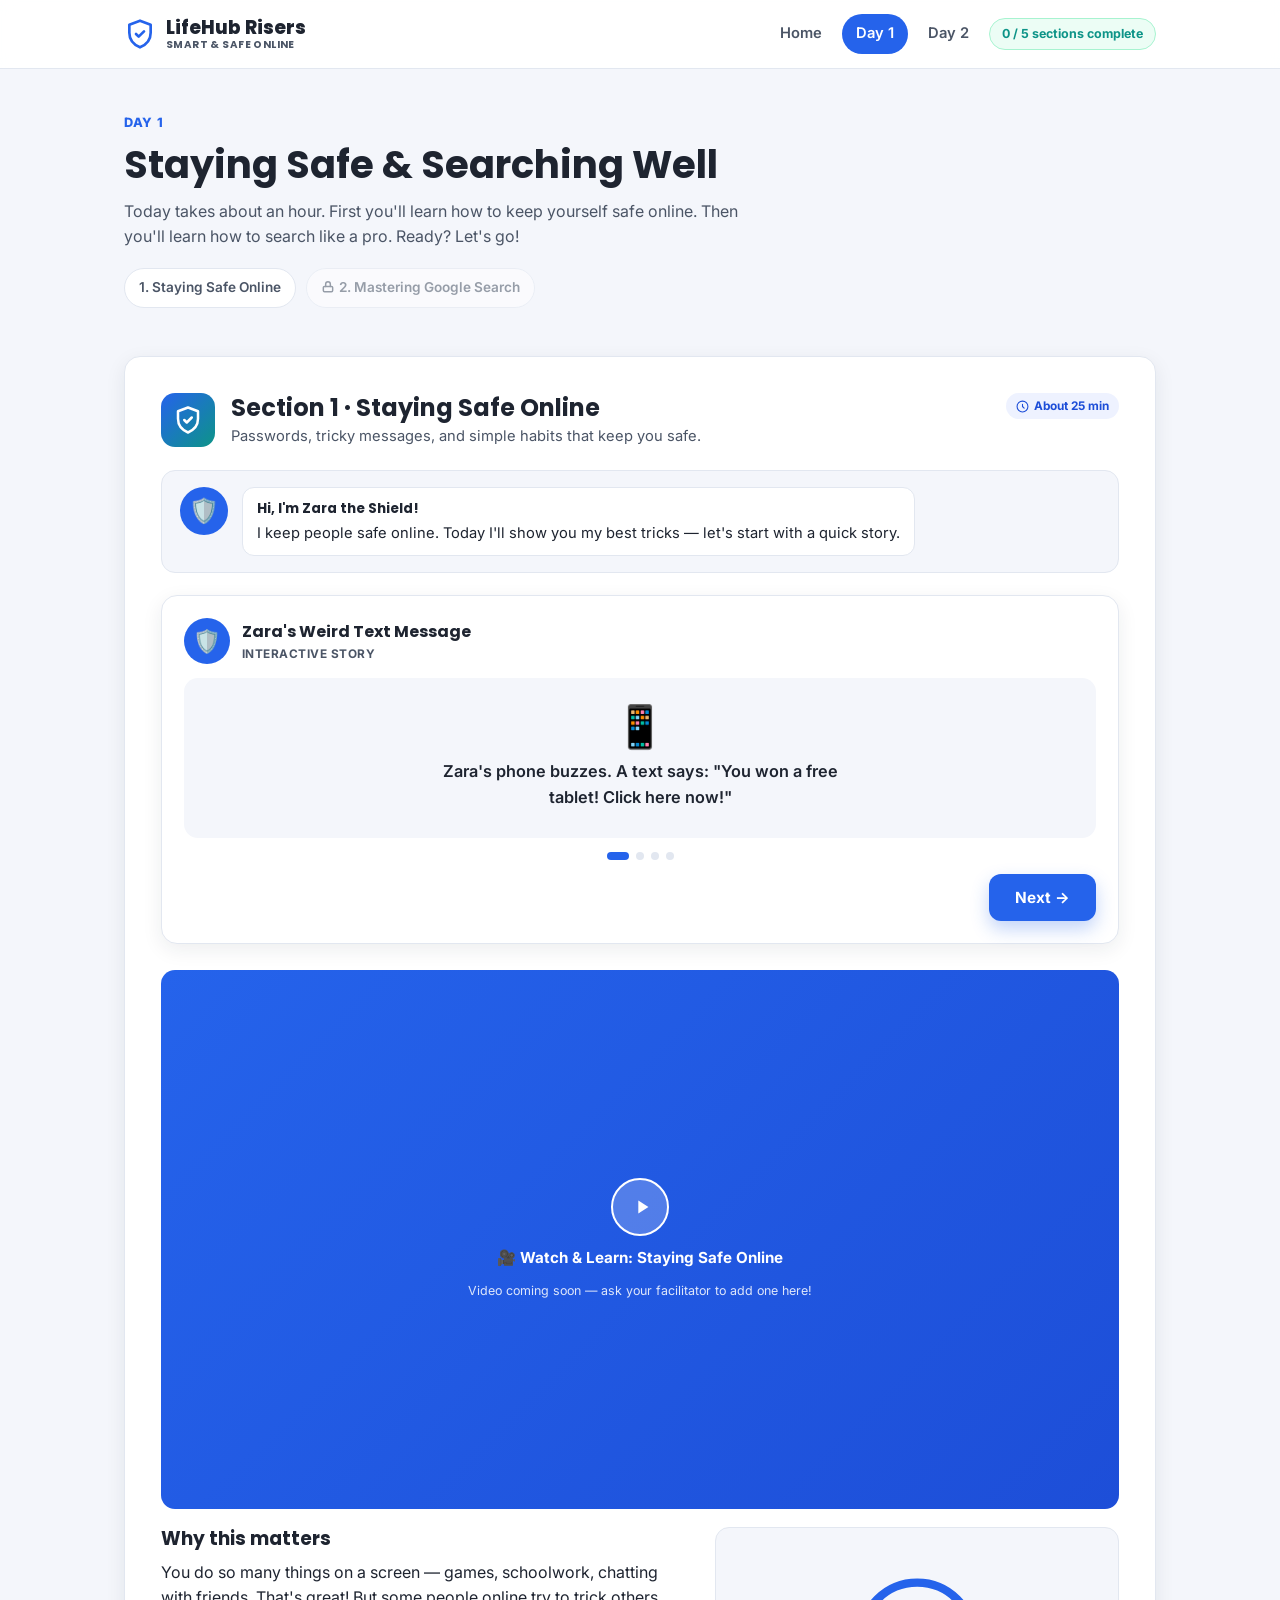
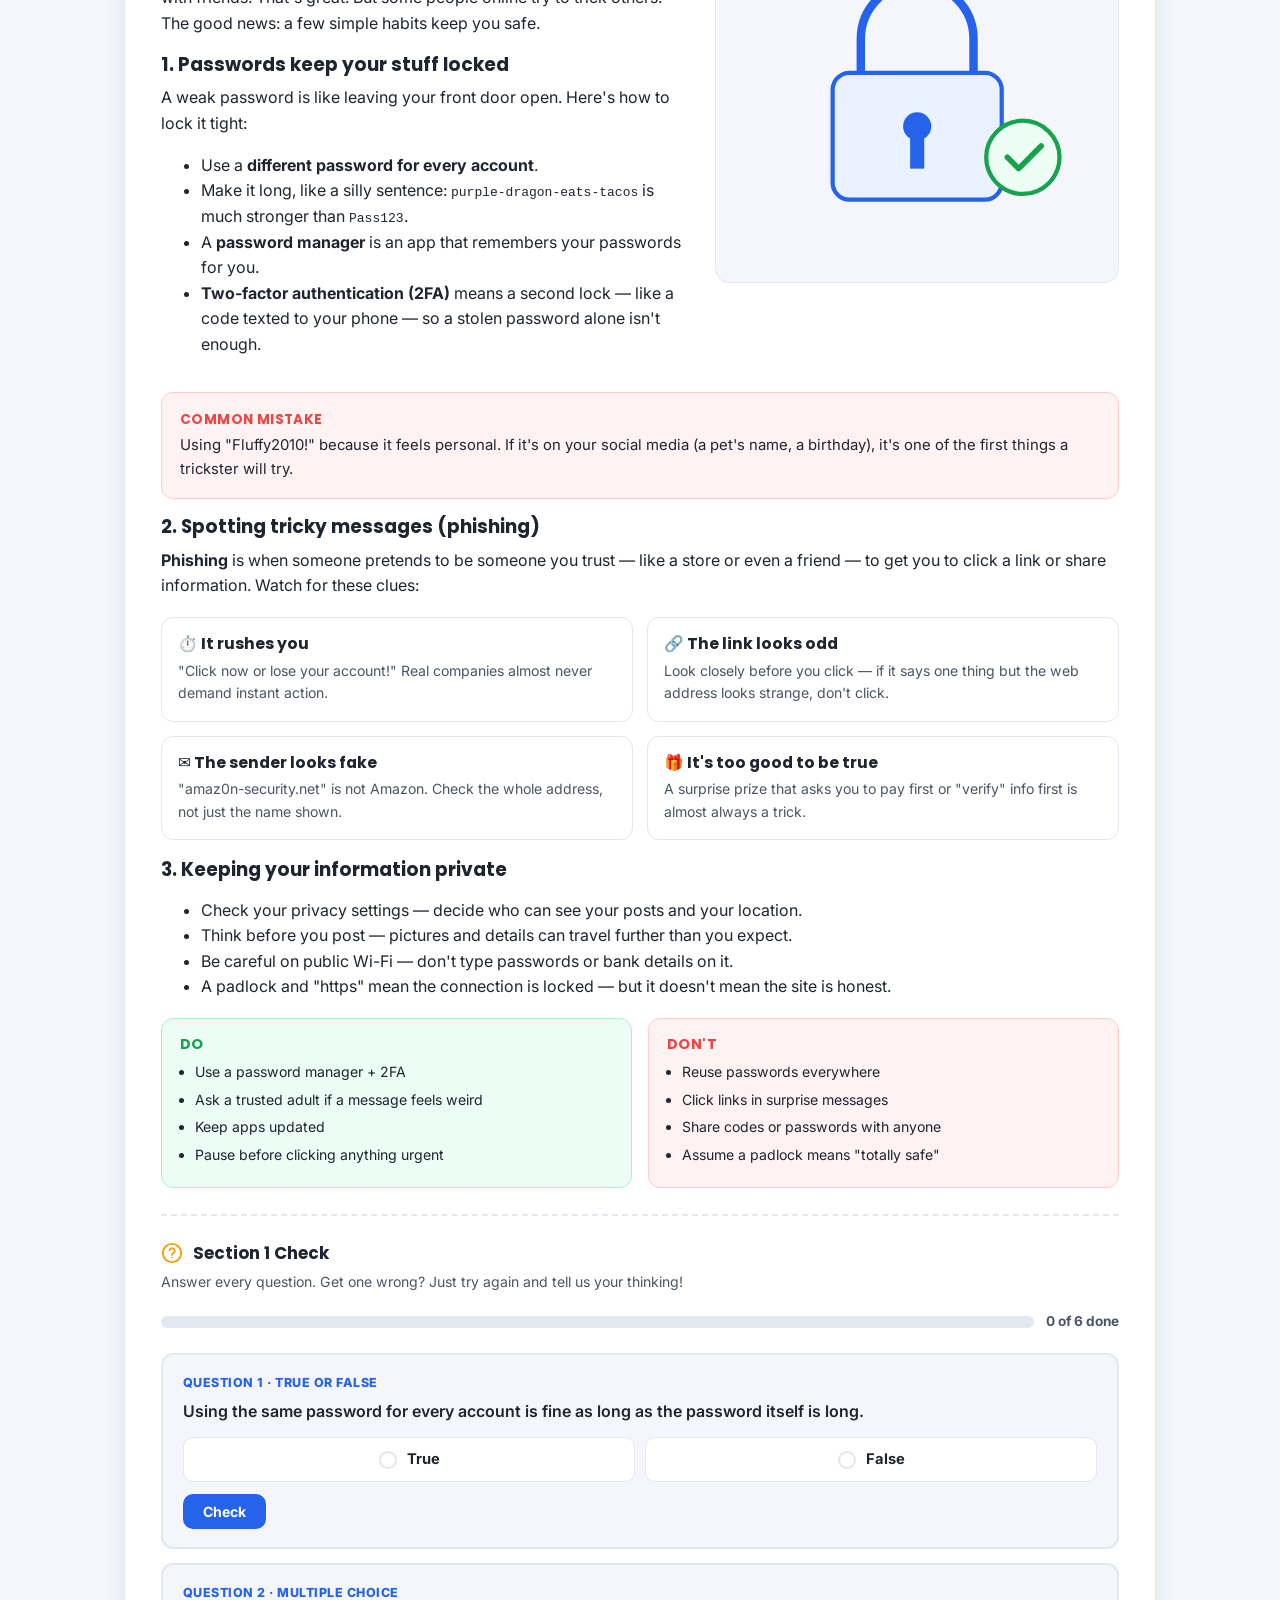
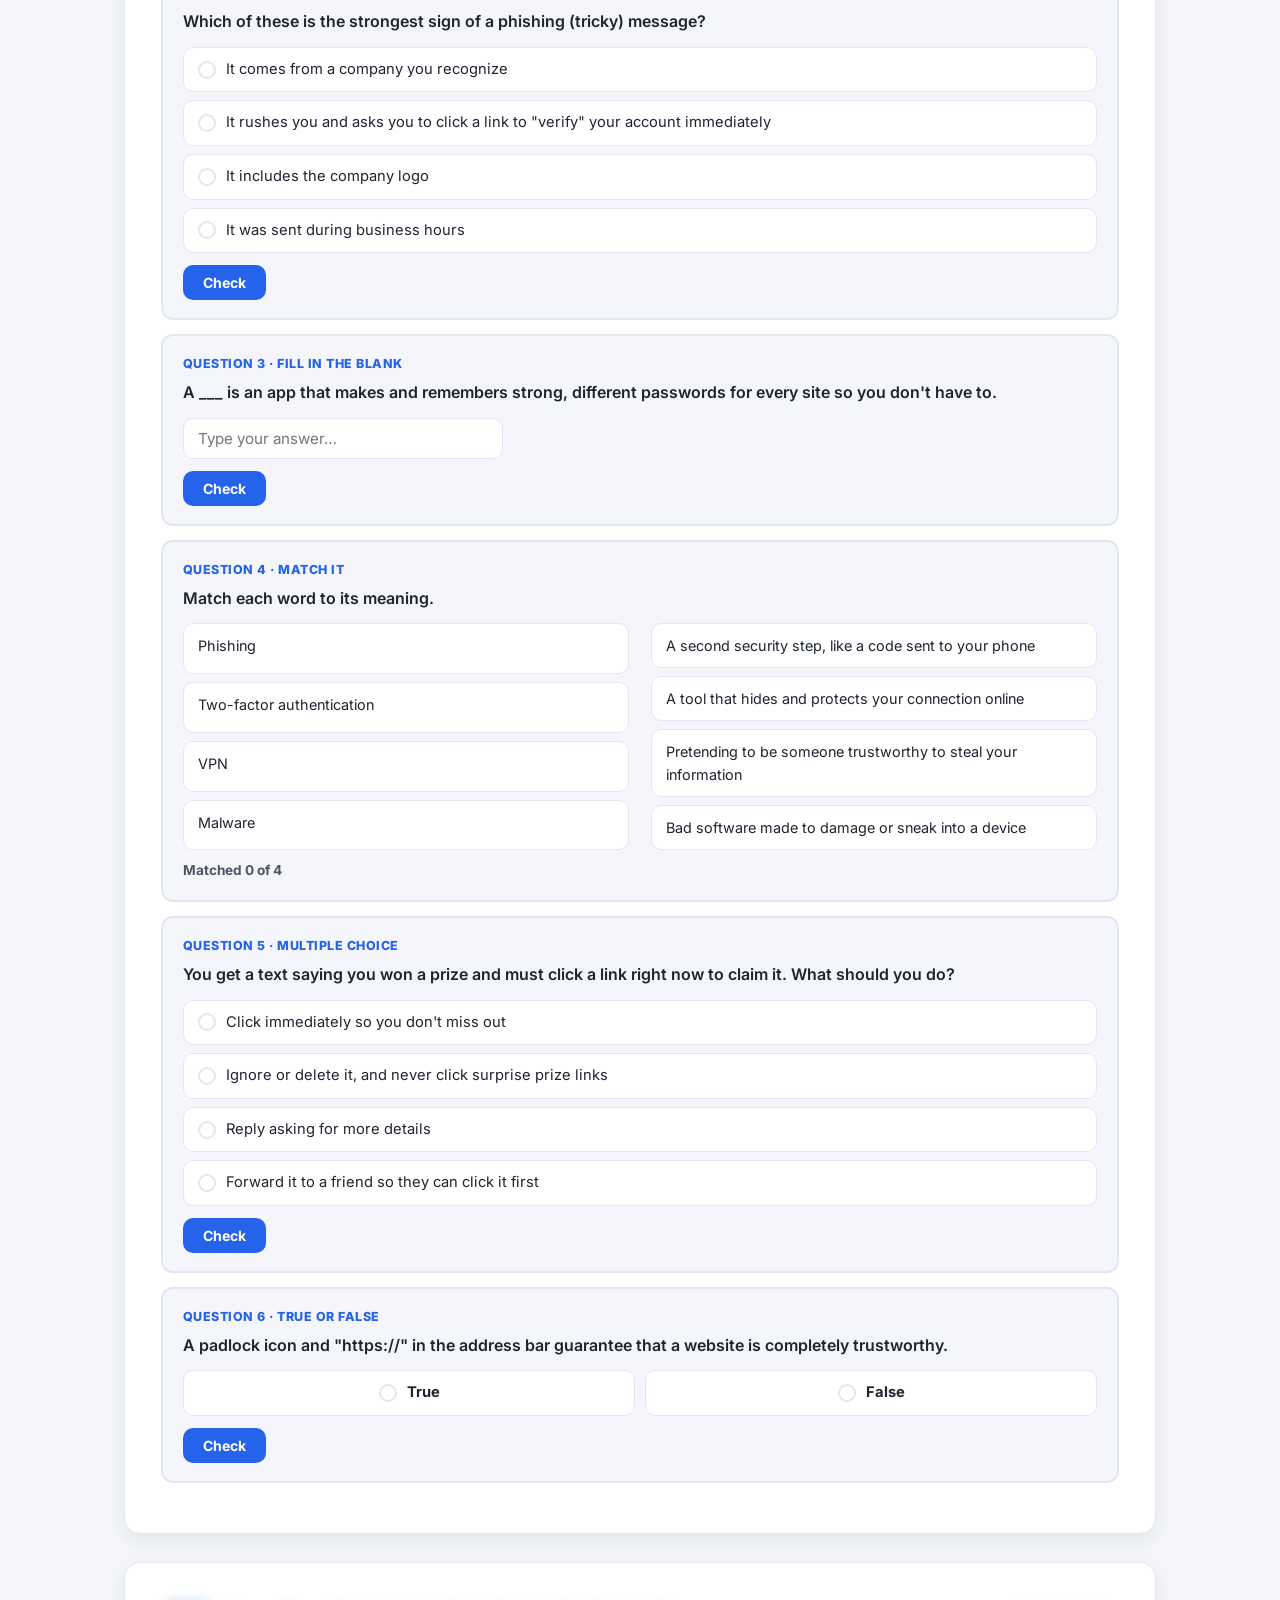
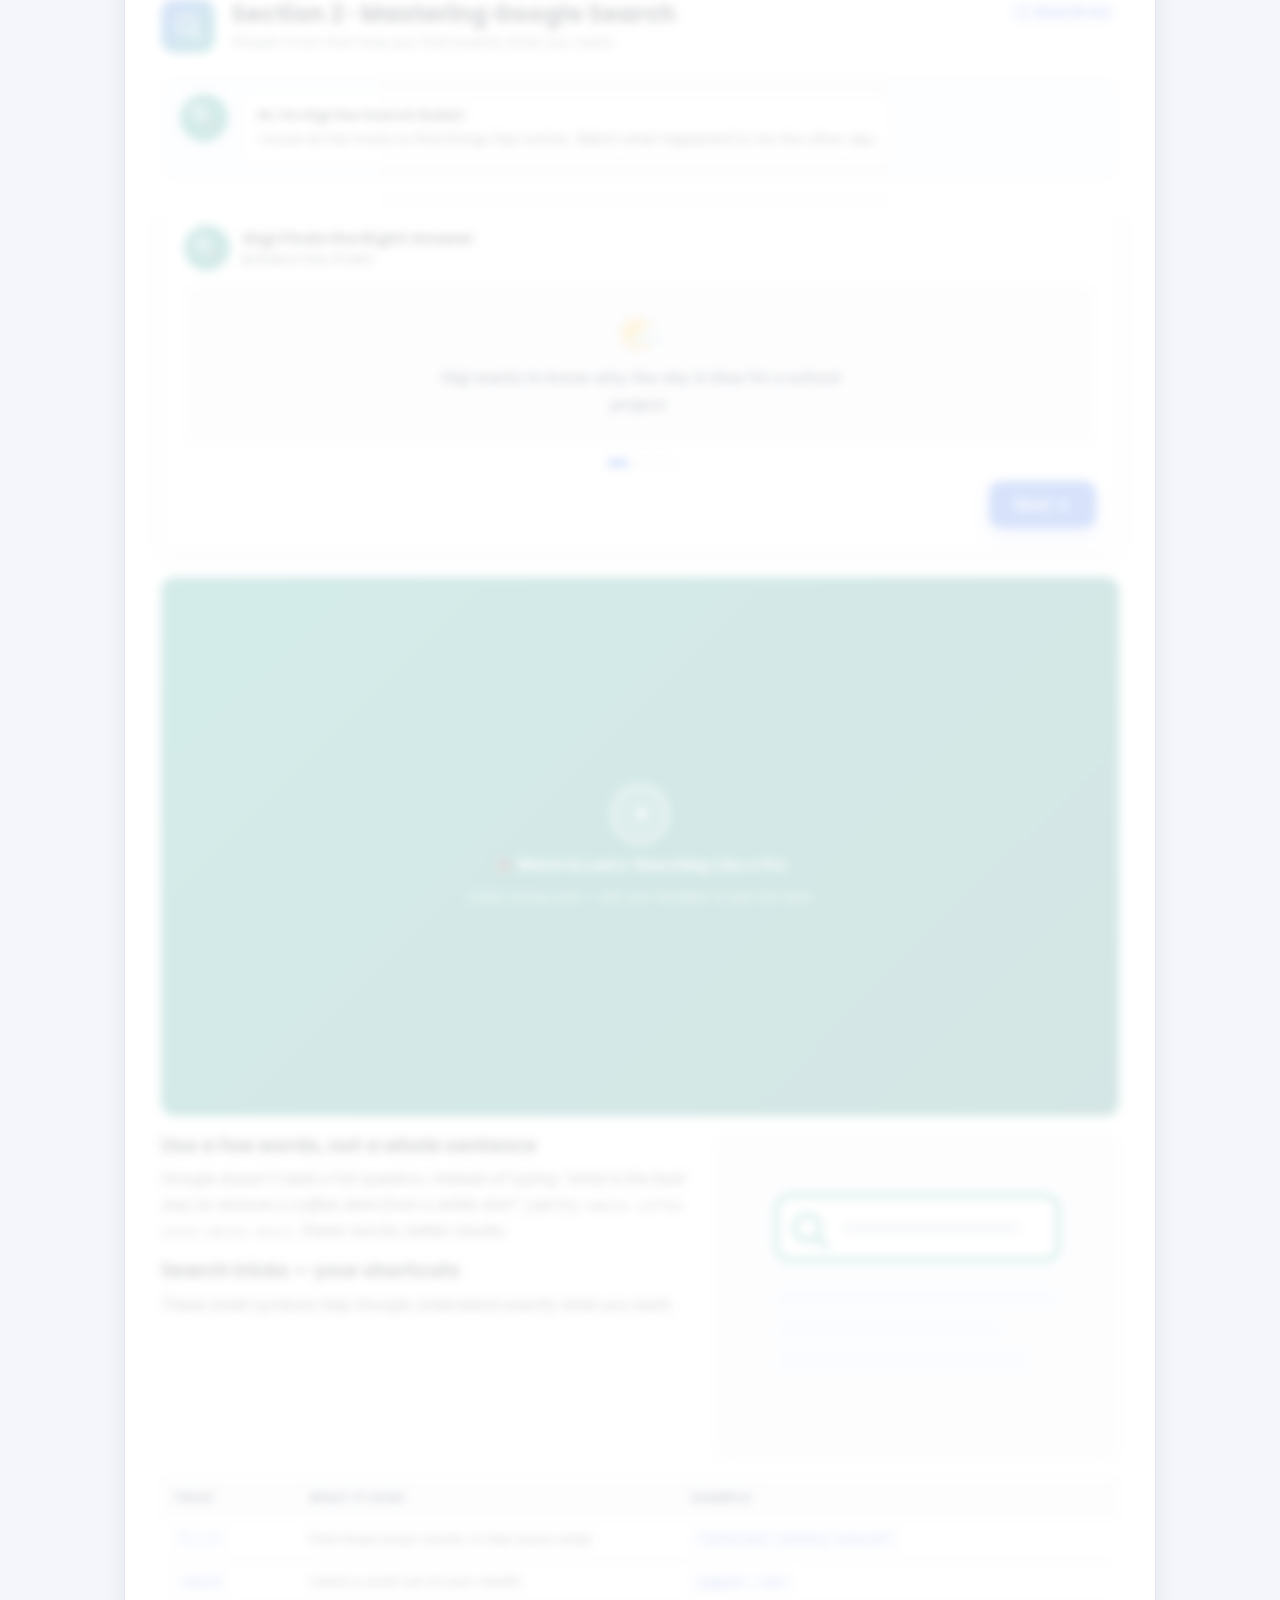
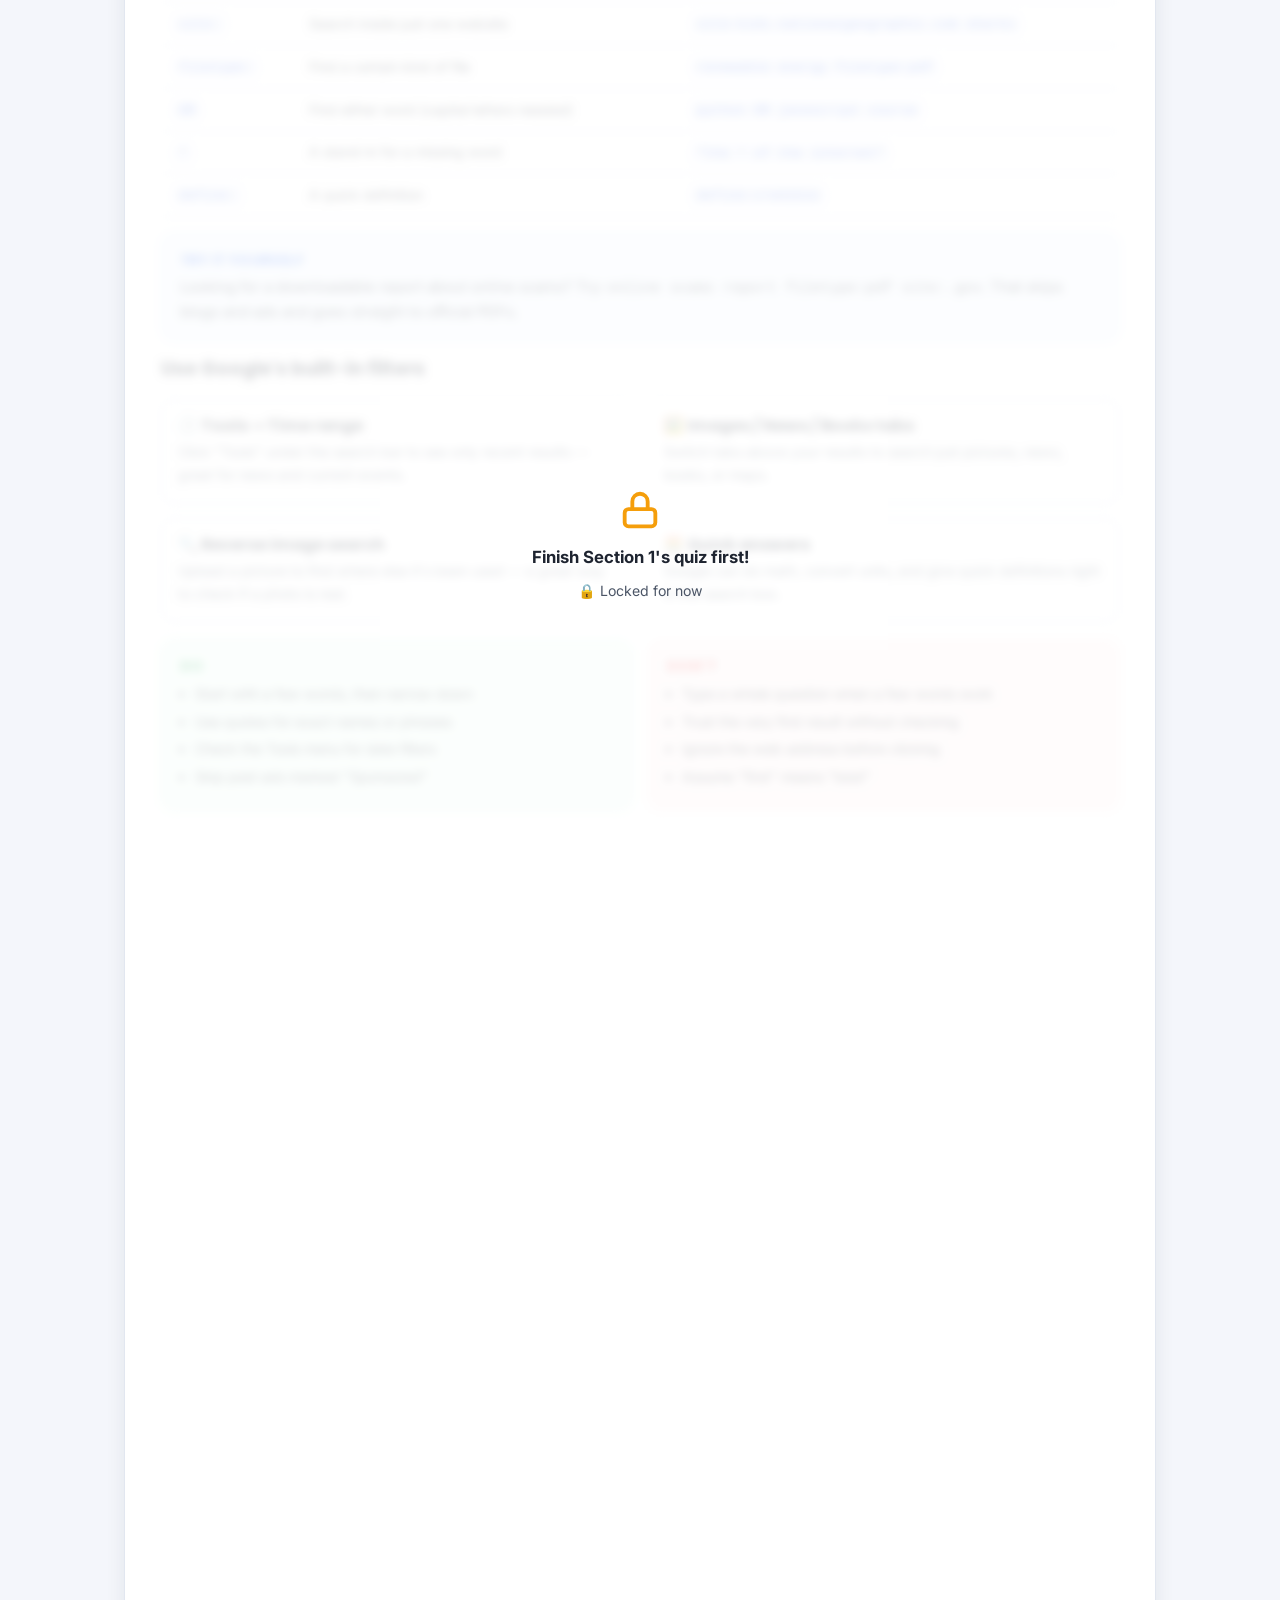
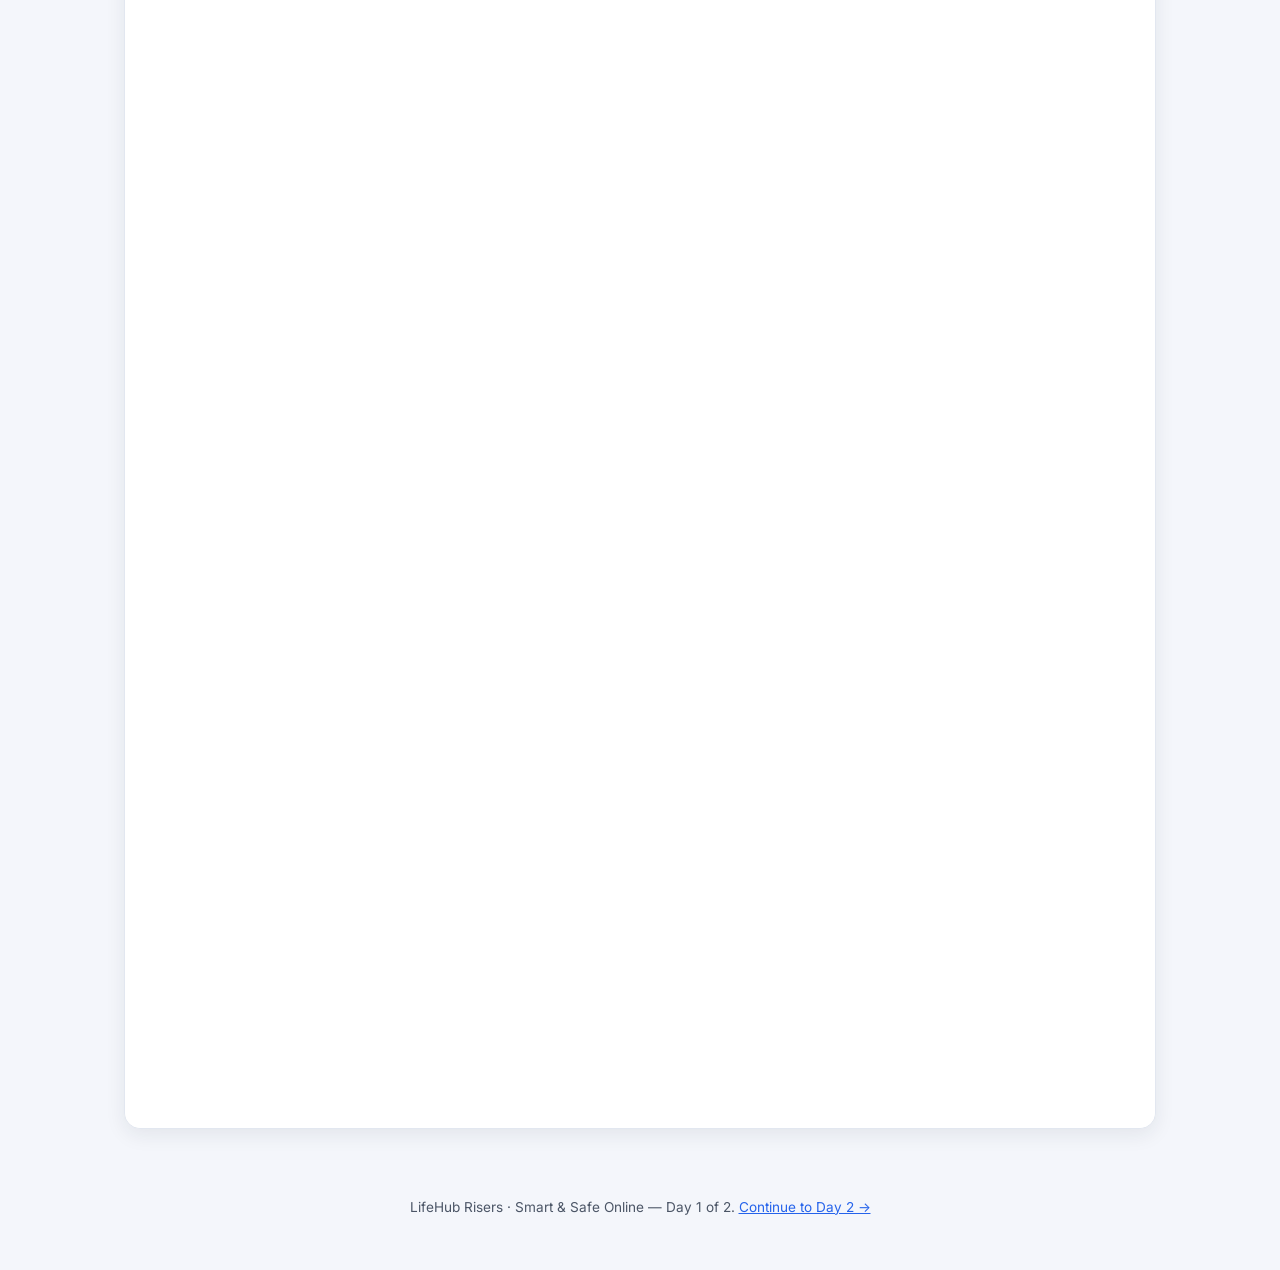
==== day1.html @ 3d69a8d1 "Rework quiz gating, swap in Britannica, add branding and story mode - Wrong answers no longer force " ====
<!DOCTYPE html>
<html lang="en">
<head>
<meta charset="UTF-8">
<meta name="viewport" content="width=device-width, initial-scale=1.0">
<title>LifeHub Risers | Smart &amp; Safe Online — Day 1</title>
<link rel="stylesheet" href="css/styles.css">
</head>
<body>

<header class="site-header">
  <div class="container">
    <a href="index.html" class="brand">
      <svg viewBox="0 0 24 24" fill="none" stroke="#2563eb" stroke-width="2" stroke-linecap="round" stroke-linejoin="round"><path d="M12 2 4 5v6c0 5 3.4 9 8 11 4.6-2 8-6 8-11V5l-8-3Z"/><path d="m9 12 2 2 4-4"/></svg>
      <span class="brand-text">LifeHub Risers<small>Smart &amp; Safe Online</small></span>
    </a>
    <nav class="main-nav">
      <a href="index.html">Home</a>
      <a href="day1.html" class="active">Day 1</a>
      <a href="day2.html">Day 2</a>
      <span class="progress-pill" data-progress-pill>0 / 5 sections complete</span>
    </nav>
  </div>
</header>

<main class="container">
  <div class="day-hero">
    <span class="tag">Day 1</span>
    <h1>Staying Safe &amp; Searching Well</h1>
    <p style="color:var(--ink-soft); max-width:640px;">Today takes about an hour. First you'll learn how to keep yourself safe online. Then you'll learn how to search like a pro. Ready? Let's go!</p>
    <div class="toc">
      <a href="#s1" data-complete-key="isc-d1-s1">1. Staying Safe Online</a>
      <a href="#s2" data-complete-key="isc-d1-s2" data-requires="isc-d1-s1">2. Mastering Google Search</a>
    </div>
  </div>

  <!-- SECTION 1 -->
  <section class="section" id="s1">
    <div class="section-head">
      <div class="icon"><svg viewBox="0 0 24 24" fill="none" stroke="#fff" stroke-width="2" stroke-linecap="round" stroke-linejoin="round"><path d="M12 2 4 5v6c0 5 3.4 9 8 11 4.6-2 8-6 8-11V5l-8-3Z"/><path d="m9 12 2 2 4-4"/></svg></div>
      <div>
        <h2>Section 1 · Staying Safe Online</h2>
        <div class="sub">Passwords, tricky messages, and simple habits that keep you safe.</div>
      </div>
      <span class="time-badge"><svg viewBox="0 0 24 24" fill="none" stroke="currentColor" stroke-width="2" stroke-linecap="round" stroke-linejoin="round"><circle cx="12" cy="12" r="10"/><path d="M12 8v4l3 3"/></svg> About 25 min</span>
    </div>

    <div class="mascot-intro">
      <div class="mascot-avatar" style="background:var(--blue);">🛡️</div>
      <div class="mascot-bubble"><strong>Hi, I'm Zara the Shield!</strong> I keep people safe online. Today I'll show you my best tricks — let's start with a quick story.</div>
    </div>

    <div id="story-s1"></div>

    <div class="video-slot" style="background:linear-gradient(135deg, var(--blue), var(--blue-dark));">
      <div class="play-btn"><svg viewBox="0 0 24 24"><path d="M8 5v14l11-7z"/></svg></div>
      <div class="video-caption">🎥 Watch &amp; Learn: Staying Safe Online</div>
      <div class="video-note">Video coming soon — ask your facilitator to add one here!</div>
    </div>
    <!-- Facilitators: swap the .video-slot div above for a real <video> tag or a YouTube <iframe> embed. -->

    <div class="content-grid">
      <div>
        <h3>Why this matters</h3>
        <p>You do so many things on a screen — games, schoolwork, chatting with friends. That's great! But some people online try to trick others. The good news: a few simple habits keep you safe.</p>

        <h3>1. Passwords keep your stuff locked</h3>
        <p>A weak password is like leaving your front door open. Here's how to lock it tight:</p>
        <ul>
          <li>Use a <strong>different password for every account</strong>.</li>
          <li>Make it long, like a silly sentence: <code>purple-dragon-eats-tacos</code> is much stronger than <code>Pass123</code>.</li>
          <li>A <strong>password manager</strong> is an app that remembers your passwords for you.</li>
          <li><strong>Two-factor authentication (2FA)</strong> means a second lock — like a code texted to your phone — so a stolen password alone isn't enough.</li>
        </ul>
      </div>
      <div class="illus">
        <svg viewBox="0 0 260 220" xmlns="http://www.w3.org/2000/svg">
          <rect x="0" y="0" width="260" height="220" fill="none"/>
          <rect x="70" y="90" width="120" height="90" rx="12" fill="#eaf1ff" stroke="#2563eb" stroke-width="3"/>
          <path d="M90 90v-24a40 40 0 0 1 80 0v24" fill="none" stroke="#2563eb" stroke-width="6"/>
          <circle cx="130" cy="128" r="10" fill="#2563eb"/>
          <rect x="125" y="132" width="10" height="26" fill="#2563eb"/>
          <g>
            <circle cx="205" cy="150" r="26" fill="#ecfdf5" stroke="#16a34a" stroke-width="3"/>
            <path d="m194 150 8 8 16-16" fill="none" stroke="#16a34a" stroke-width="4" stroke-linecap="round" stroke-linejoin="round"/>
          </g>
        </svg>
      </div>
    </div>

    <div class="callout warning">
      <strong>Common mistake</strong>
      Using "Fluffy2010!" because it feels personal. If it's on your social media (a pet's name, a birthday), it's one of the first things a trickster will try.
    </div>

    <h3>2. Spotting tricky messages (phishing)</h3>
    <p><strong>Phishing</strong> is when someone pretends to be someone you trust — like a store or even a friend — to get you to click a link or share information. Watch for these clues:</p>

    <div class="card-grid">
      <div class="info-card">
        <h4>⏱️ It rushes you</h4>
        <p>"Click now or lose your account!" Real companies almost never demand instant action.</p>
      </div>
      <div class="info-card">
        <h4>🔗 The link looks odd</h4>
        <p>Look closely before you click — if it says one thing but the web address looks strange, don't click.</p>
      </div>
      <div class="info-card">
        <h4>✉️ The sender looks fake</h4>
        <p>"amaz0n-security.net" is not Amazon. Check the whole address, not just the name shown.</p>
      </div>
      <div class="info-card">
        <h4>🎁 It's too good to be true</h4>
        <p>A surprise prize that asks you to pay first or "verify" info first is almost always a trick.</p>
      </div>
    </div>

    <h3>3. Keeping your information private</h3>
    <ul>
      <li>Check your privacy settings — decide who can see your posts and your location.</li>
      <li>Think before you post — pictures and details can travel further than you expect.</li>
      <li>Be careful on public Wi-Fi — don't type passwords or bank details on it.</li>
      <li>A padlock and "https" mean the connection is locked — but it doesn't mean the site is honest.</li>
    </ul>

    <div class="dodont">
      <div class="do">
        <h4>Do</h4>
        <ul>
          <li>Use a password manager + 2FA</li>
          <li>Ask a trusted adult if a message feels weird</li>
          <li>Keep apps updated</li>
          <li>Pause before clicking anything urgent</li>
        </ul>
      </div>
      <div class="dont">
        <h4>Don't</h4>
        <ul>
          <li>Reuse passwords everywhere</li>
          <li>Click links in surprise messages</li>
          <li>Share codes or passwords with anyone</li>
          <li>Assume a padlock means "totally safe"</li>
        </ul>
      </div>
    </div>

    <div id="quiz-s1" class="quiz-wrap"></div>
  </section>

  <!-- SECTION 2 -->
  <section class="section" id="s2" data-requires="isc-d1-s1">
    <div class="lock-overlay">
      <svg viewBox="0 0 24 24" fill="none" stroke="currentColor" stroke-width="2" stroke-linecap="round" stroke-linejoin="round"><rect x="4" y="11" width="16" height="9" rx="2"></rect><path d="M8 11V7a4 4 0 0 1 8 0v4"></path></svg>
      <p>Finish Section 1's quiz first!</p>
      <span>🔒 Locked for now</span>
    </div>
    <div class="section-head">
      <div class="icon"><svg viewBox="0 0 24 24" fill="none" stroke="#fff" stroke-width="2" stroke-linecap="round" stroke-linejoin="round"><circle cx="11" cy="11" r="7"/><line x1="21" y1="21" x2="16.65" y2="16.65"/></svg></div>
      <div>
        <h2>Section 2 · Mastering Google Search</h2>
        <div class="sub">Simple tricks that help you find exactly what you need.</div>
      </div>
      <span class="time-badge"><svg viewBox="0 0 24 24" fill="none" stroke="currentColor" stroke-width="2" stroke-linecap="round" stroke-linejoin="round"><circle cx="12" cy="12" r="10"/><path d="M12 8v4l3 3"/></svg> About 25 min</span>
    </div>

    <div class="mascot-intro">
      <div class="mascot-avatar" style="background:var(--teal);">🔍</div>
      <div class="mascot-bubble"><strong>Hi, I'm Gigi the Search Guide!</strong> I know all the tricks to find things fast online. Watch what happened to me the other day.</div>
    </div>

    <div id="story-s2"></div>

    <div class="video-slot" style="background:linear-gradient(135deg, var(--teal), #0f766e);">
      <div class="play-btn"><svg viewBox="0 0 24 24"><path d="M8 5v14l11-7z"/></svg></div>
      <div class="video-caption">🎥 Watch &amp; Learn: Searching Like a Pro</div>
      <div class="video-note">Video coming soon — ask your facilitator to add one here!</div>
    </div>
    <!-- Facilitators: swap the .video-slot div above for a real <video> tag or a YouTube <iframe> embed. -->

    <div class="content-grid">
      <div>
        <h3>Use a few words, not a whole sentence</h3>
        <p>Google doesn't need a full question. Instead of typing <em>"what is the best way to remove a coffee stain from a white shirt"</em>, just try <code>remove coffee stain white shirt</code>. Fewer words, better results.</p>
        <h3>Search tricks — your shortcuts</h3>
        <p>These small symbols help Google understand exactly what you want:</p>
      </div>
      <div class="illus">
        <svg viewBox="0 0 260 200" xmlns="http://www.w3.org/2000/svg">
          <rect width="260" height="200" fill="none"/>
          <rect x="30" y="30" width="200" height="46" rx="10" fill="#fff" stroke="#0d9488" stroke-width="3"/>
          <circle cx="52" cy="53" r="9" fill="none" stroke="#0d9488" stroke-width="3"/>
          <line x1="59" y1="60" x2="66" y2="67" stroke="#0d9488" stroke-width="3" stroke-linecap="round"/>
          <line x1="80" y1="53" x2="200" y2="53" stroke="#cbd5e1" stroke-width="6" stroke-linecap="round"/>
          <rect x="30" y="96" width="200" height="14" rx="4" fill="#eaf1ff"/>
          <rect x="30" y="118" width="160" height="14" rx="4" fill="#eaf1ff"/>
          <rect x="30" y="140" width="180" height="14" rx="4" fill="#eaf1ff"/>
        </svg>
      </div>
    </div>

    <table class="op-table">
      <thead><tr><th>Trick</th><th>What it does</th><th>Example</th></tr></thead>
      <tbody>
        <tr><td><code>"..."</code></td><td>Find those exact words, in that exact order</td><td><code>"internet safety course"</code></td></tr>
        <tr><td><code>-word</code></td><td>Leave a word out of your results</td><td><code>jaguar -car</code></td></tr>
        <tr><td><code>site:</code></td><td>Search inside just one website</td><td><code>site:kids.nationalgeographic.com sharks</code></td></tr>
        <tr><td><code>filetype:</code></td><td>Find a certain kind of file</td><td><code>renewable energy filetype:pdf</code></td></tr>
        <tr><td><code>OR</code></td><td>Find either word (capital letters needed)</td><td><code>python OR javascript course</code></td></tr>
        <tr><td><code>*</code></td><td>A stand-in for a missing word</td><td><code>"the * of the internet"</code></td></tr>
        <tr><td><code>define:</code></td><td>A quick definition</td><td><code>define:credible</code></td></tr>
      </tbody>
    </table>

    <div class="callout example">
      <strong>Try it yourself</strong>
      Looking for a downloadable report about online scams? Try: <code>online scams report filetype:pdf site:.gov</code>. That skips blogs and ads and goes straight to official PDFs.
    </div>

    <h3>Use Google's built-in filters</h3>
    <div class="card-grid">
      <div class="info-card">
        <h4>🕒 Tools → Time range</h4>
        <p>Click "Tools" under the search bar to see only recent results — great for news and current events.</p>
      </div>
      <div class="info-card">
        <h4>🖼️ Images / News / Books tabs</h4>
        <p>Switch tabs above your results to search just pictures, news, books, or maps.</p>
      </div>
      <div class="info-card">
        <h4>🔍 Reverse image search</h4>
        <p>Upload a picture to find where else it's been used — a great way to check if a photo is real.</p>
      </div>
      <div class="info-card">
        <h4>🧮 Quick answers</h4>
        <p>Google can do math, convert units, and give quick definitions right in the search box.</p>
      </div>
    </div>

    <div class="dodont">
      <div class="do">
        <h4>Do</h4>
        <ul>
          <li>Start with a few words, then narrow down</li>
          <li>Use quotes for exact names or phrases</li>
          <li>Check the Tools menu for date filters</li>
          <li>Skip past ads marked "Sponsored"</li>
        </ul>
      </div>
      <div class="dont">
        <h4>Don't</h4>
        <ul>
          <li>Type a whole question when a few words work</li>
          <li>Trust the very first result without checking</li>
          <li>Ignore the web address before clicking</li>
          <li>Assume "first" means "best"</li>
        </ul>
      </div>
    </div>

    <div id="quiz-s2" class="quiz-wrap"></div>
  </section>
</main>

<footer class="site-footer">
  LifeHub Risers · Smart &amp; Safe Online — Day 1 of 2. <a href="day2.html">Continue to Day 2 →</a>
</footer>

<script src="js/quiz.js"></script>
<script src="js/story.js"></script>
<script src="js/app.js"></script>
<script>
  mountStory('story-s1', {
    name: "Zara's Weird Text Message",
    color: 'var(--blue)',
    avatarSvg: '🛡️',
    endLabel: "Let's learn how! →",
    panels: [
      { emoji: '📱', text: 'Zara\'s phone buzzes. A text says: "You won a free tablet! Click here now!"' },
      { emoji: '🤔', text: 'Zara feels excited... then remembers: "Wait — I never entered any contest!"' },
      { emoji: '🙅', text: 'Zara does NOT click the link. She shows the text to a trusted adult instead.' },
      { emoji: '✅', text: 'The adult says, "Great instinct! That\'s a trick." Zara deletes the message.' }
    ]
  });

  mountStory('story-s2', {
    name: "Gigi Finds the Right Answer",
    color: 'var(--teal)',
    avatarSvg: '🔍',
    endLabel: "Show me the tricks! →",
    panels: [
      { emoji: '🌤️', text: 'Gigi wants to know why the sky is blue for a school project.' },
      { emoji: '😵', text: 'She types a whole sentence into the search bar... and gets confusing results.' },
      { emoji: '⌨️', text: 'Gigi tries again with just three words: "why sky blue color."' },
      { emoji: '🎉', text: 'Much better results show up right away — keywords are the secret trick!' }
    ]
  });

  mountQuiz('quiz-s1', [
    { type: 'tf', q: 'Using the same password for every account is fine as long as the password itself is long.', answer: false, explain: 'If one site is hacked, every account with that same password is now at risk — always use different passwords.' },
    { type: 'mcq', q: 'Which of these is the strongest sign of a phishing (tricky) message?', choices: [
        'It comes from a company you recognize',
        'It rushes you and asks you to click a link to "verify" your account immediately',
        'It includes the company logo',
        'It was sent during business hours'
      ], answer: 1, explain: 'Rushing you, plus asking you to click and "verify," is the classic trick — real companies rarely threaten instant account loss by message.' },
    { type: 'fill', q: 'A ___ is an app that makes and remembers strong, different passwords for every site so you don\'t have to.', answer: ['password manager'], explain: 'Password managers remove the temptation to reuse or simplify passwords.' },
    { type: 'match', q: 'Match each word to its meaning.', pairs: [
        ['Phishing', 'Pretending to be someone trustworthy to steal your information'],
        ['Two-factor authentication', 'A second security step, like a code sent to your phone'],
        ['VPN', 'A tool that hides and protects your connection online'],
        ['Malware', 'Bad software made to damage or sneak into a device']
      ] },
    { type: 'mcq', q: 'You get a text saying you won a prize and must click a link right now to claim it. What should you do?', choices: [
        'Click immediately so you don\'t miss out',
        'Ignore or delete it, and never click surprise prize links',
        'Reply asking for more details',
        'Forward it to a friend so they can click it first'
      ], answer: 1, explain: 'A surprise "you won" message is a classic trick designed to make you click before you think.' },
    { type: 'tf', q: 'A padlock icon and "https://" in the address bar guarantee that a website is completely trustworthy.', answer: false, explain: 'HTTPS only means the connection is locked — tricky sites can (and do) use HTTPS too.' }
  ], { title: 'Section 1 Check', sub: 'Answer every question. Get one wrong? Just try again and tell us your thinking!', storageKey: 'isc-d1-s1', nextId: 's2', nextLabel: 'Section 2' });

  mountQuiz('quiz-s2', [
    { type: 'mcq', q: 'Which search will find pages with the exact phrase "digital literacy"?', choices: [
        '"digital literacy"',
        'digital AND literacy',
        'digital literacy site:',
        'define digital literacy'
      ], answer: 0, explain: 'Quotation marks tell Google to match the words in that exact order, as a phrase.' },
    { type: 'fill', q: 'To leave a word out of your results, put a ___ directly before it with no space.', answer: ['minus sign', '-', 'hyphen', 'dash'], explain: 'Example: jaguar -car leaves out pages about the car brand.' },
    { type: 'match', q: 'Match each search trick to what it does.', pairs: [
        ['site:', 'Search only within one website'],
        ['filetype:', 'Find a certain kind of file, like a PDF'],
        ['"exact phrase"', 'Search for words in that exact order'],
        ['OR', 'Match either one word or the other']
      ] },
    { type: 'tf', q: 'Typing a few focused keywords usually gets you to the right page faster than typing a full question.', answer: true, explain: 'Google matches keywords — sharp keywords beat long, conversational questions.' },
    { type: 'mcq', q: 'You want downloadable PDF study guides about photosynthesis. Which search works best?', choices: [
        'photosynthesis study guide filetype:pdf',
        'what is photosynthesis',
        'photosynthesis pdf please help',
        'site:.com photosynthesis'
      ], answer: 0, explain: 'Combining clear keywords with filetype:pdf targets exactly the format you want.' },
    { type: 'fill', q: 'Google\'s ___ menu, found just below the search box, lets you filter results by time, like "past week."', answer: ['tools', 'tools menu'], explain: 'The Tools menu also lets you turn on "Verbatim" so Google won\'t change your search.' }
  ], { title: 'Section 2 Check', sub: 'Answer every question. Get one wrong? Just try again and tell us your thinking!', storageKey: 'isc-d1-s2', nextHref: 'day2.html', nextLabel: 'Day 2' });
</script>
</body>
</html>
---- css/styles.css ----
@import url('https://fonts.googleapis.com/css2?family=Poppins:wght@600;700;800&family=Inter:wght@400;500;600;700&display=swap');

:root {
  --blue: #2563eb;
  --blue-dark: #1d4ed8;
  --teal: #0d9488;
  --amber: #f59e0b;
  --red: #ef4444;
  --green: #16a34a;
  --purple: #7c3aed;
  --ink: #1e2430;
  --ink-soft: #4b5566;
  --paper: #ffffff;
  --paper-soft: #f4f6fb;
  --border: #e2e7f0;
  --shadow: 0 6px 20px rgba(30, 36, 48, 0.08);
  --radius: 16px;
  --font-head: 'Poppins', 'Segoe UI', system-ui, sans-serif;
  --font-body: 'Inter', 'Segoe UI', system-ui, sans-serif;
}

* { box-sizing: border-box; }

html { scroll-behavior: smooth; }

body {
  margin: 0;
  font-family: var(--font-body);
  color: var(--ink);
  background: var(--paper-soft);
  line-height: 1.6;
}

h1, h2, h3, h4 { font-family: var(--font-head); line-height: 1.25; margin: 0 0 .5em; }
p { margin: 0 0 1em; }
a { color: var(--blue); }
img, svg { max-width: 100%; }

.container { max-width: 1080px; margin: 0 auto; padding: 0 24px; }

/* Header */
.site-header {
  position: sticky; top: 0; z-index: 50;
  background: rgba(255,255,255,.92); backdrop-filter: blur(8px);
  border-bottom: 1px solid var(--border);
}
.site-header .container { display: flex; align-items: center; justify-content: space-between; height: 68px; }
.brand { display: flex; align-items: center; gap: 10px; font-family: var(--font-head); font-weight: 800; font-size: 1.15rem; text-decoration: none; color: var(--ink); }
.brand svg { width: 32px; height: 32px; }
.brand-text { display: flex; flex-direction: column; line-height: 1.2; }
.brand-text small { font-weight: 700; color: var(--ink-soft); font-size: .64rem; text-transform: uppercase; letter-spacing: .04em; }
.main-nav { display: flex; gap: 6px; align-items: center; }
.main-nav a {
  text-decoration: none; color: var(--ink-soft); font-weight: 600; font-size: .92rem;
  padding: 8px 14px; border-radius: 999px; transition: .15s;
}
.main-nav a:hover { background: var(--paper-soft); color: var(--ink); }
.main-nav a.active { background: var(--blue); color: #fff; }
.progress-pill {
  font-size: .78rem; font-weight: 700; color: var(--teal); background: #ecfdf5;
  border: 1px solid #a7f3d0; padding: 5px 12px; border-radius: 999px;
}

/* Hero */
.hero { padding: 64px 0 40px; text-align: center; }
.hero .eyebrow {
  display: inline-block; font-weight: 700; font-size: .8rem; letter-spacing: .06em; text-transform: uppercase;
  color: var(--blue); background: #eaf1ff; padding: 6px 14px; border-radius: 999px; margin-bottom: 18px;
}
.hero h1 { font-size: clamp(2rem, 4vw, 2.8rem); max-width: 780px; margin: 0 auto .4em; }
.hero p.lead { max-width: 640px; margin: 0 auto 28px; color: var(--ink-soft); font-size: 1.08rem; }
.hero-art { max-width: 620px; margin: 0 auto; }

.btn {
  display: inline-flex; align-items: center; gap: 8px; text-decoration: none; font-weight: 700;
  padding: 13px 26px; border-radius: 12px; border: none; cursor: pointer; font-size: .96rem;
  font-family: var(--font-body); transition: transform .15s, box-shadow .15s;
}
.btn-primary { background: var(--blue); color: #fff; box-shadow: 0 8px 18px rgba(37,99,235,.28); }
.btn-primary:hover { transform: translateY(-2px); }
.btn-ghost { background: #fff; color: var(--ink); border: 1.5px solid var(--border); }
.btn-ghost:hover { border-color: var(--blue); color: var(--blue); }
.btn-row { display: flex; gap: 12px; justify-content: center; flex-wrap: wrap; }

/* Day cards on homepage */
.day-grid { display: grid; grid-template-columns: 1fr 1fr; gap: 24px; margin: 40px 0; }
@media (max-width: 760px) { .day-grid { grid-template-columns: 1fr; } }
.day-card {
  background: var(--paper); border-radius: var(--radius); border: 1px solid var(--border);
  box-shadow: var(--shadow); padding: 28px; text-decoration: none; color: var(--ink); display: block;
  transition: transform .15s, box-shadow .15s;
}
.day-card:hover { transform: translateY(-4px); box-shadow: 0 14px 30px rgba(30,36,48,.14); }
.day-card .tag { font-weight: 800; font-size: .78rem; letter-spacing: .05em; text-transform: uppercase; }
.day-card.d1 .tag { color: var(--blue); }
.day-card.d2 .tag { color: var(--purple); }
.day-card h3 { font-size: 1.4rem; margin: 8px 0 10px; }
.day-card ul { margin: 14px 0 0; padding-left: 1.1em; color: var(--ink-soft); font-size: .93rem; }
.day-card ul li { margin-bottom: 4px; }
.day-card .go { margin-top: 18px; font-weight: 700; color: var(--blue); font-size: .9rem; }

.mini-grid { display: grid; grid-template-columns: repeat(3, 1fr); gap: 18px; margin: 36px 0; }
@media (max-width: 760px) { .mini-grid { grid-template-columns: 1fr; } }
.mini-card { background: #fff; border: 1px solid var(--border); border-radius: 14px; padding: 20px; text-align: center; }
.mini-card svg { width: 40px; height: 40px; margin-bottom: 10px; }
.mini-card h4 { font-size: 1rem; margin-bottom: 4px; }
.mini-card p { font-size: .87rem; color: var(--ink-soft); margin: 0; }

/* Section layout */
.day-hero { padding: 40px 0 20px; }
.day-hero .tag { font-weight: 800; font-size: .8rem; letter-spacing: .05em; text-transform: uppercase; color: var(--blue); }
.day-hero h1 { font-size: clamp(1.8rem, 3.4vw, 2.4rem); margin: 6px 0 10px; }
.toc { display: flex; gap: 10px; flex-wrap: wrap; margin-top: 18px; }
.toc a {
  text-decoration: none; background: #fff; border: 1px solid var(--border); color: var(--ink-soft);
  padding: 8px 14px; border-radius: 999px; font-size: .85rem; font-weight: 600;
}
.toc a:hover { color: var(--blue); border-color: var(--blue); }
.toc a.done { border-color: var(--green); color: var(--green); background: #ecfdf5; }
.toc-check { color: var(--green); font-weight: 800; }

.section {
  background: var(--paper); border-radius: var(--radius); border: 1px solid var(--border);
  box-shadow: var(--shadow); margin: 28px 0; padding: 36px; scroll-margin-top: 90px;
}
.section-head { display: flex; align-items: flex-start; gap: 16px; margin-bottom: 22px; }
.section-head .icon {
  flex: none; width: 54px; height: 54px; border-radius: 14px; display: flex; align-items: center; justify-content: center;
  background: linear-gradient(135deg, var(--blue), var(--teal));
}
.section-head .icon svg { width: 30px; height: 30px; stroke: #fff; }
.section-head h2 { margin: 0; font-size: 1.5rem; }
.section-head .sub { color: var(--ink-soft); font-size: .92rem; margin-top: 2px; }

.content-grid { display: grid; grid-template-columns: 1.3fr 1fr; gap: 28px; align-items: start; margin-bottom: 18px; }
@media (max-width: 800px) { .content-grid { grid-template-columns: 1fr; } }
.illus { background: var(--paper-soft); border-radius: 14px; padding: 18px; border: 1px solid var(--border); }

.callout { border-radius: 12px; padding: 16px 18px; margin: 16px 0; border: 1px solid; font-size: .93rem; }
.callout.tip { background: #ecfdf5; border-color: #a7f3d0; }
.callout.warning { background: #fef2f2; border-color: #fecaca; }
.callout.example { background: #eff6ff; border-color: #bfdbfe; }
.callout strong { display: block; margin-bottom: 4px; font-family: var(--font-head); font-size: .85rem; text-transform: uppercase; letter-spacing: .03em; }
.callout.tip strong { color: var(--green); }
.callout.warning strong { color: var(--red); }
.callout.example strong { color: var(--blue); }

.card-grid { display: grid; grid-template-columns: repeat(2, 1fr); gap: 14px; margin: 18px 0; }
@media (max-width: 700px) { .card-grid { grid-template-columns: 1fr; } }
.info-card { border: 1px solid var(--border); border-radius: 12px; padding: 16px; background: #fff; }
.info-card h4 { margin: 0 0 6px; font-size: .98rem; display: flex; align-items: center; gap: 8px; }
.info-card p { margin: 0; font-size: .88rem; color: var(--ink-soft); }

.dodont { display: grid; grid-template-columns: 1fr 1fr; gap: 16px; margin: 18px 0; }
@media (max-width: 700px) { .dodont { grid-template-columns: 1fr; } }
.dodont > div { border-radius: 12px; padding: 16px 18px; }
.dodont .do { background: #ecfdf5; border: 1px solid #a7f3d0; }
.dodont .dont { background: #fef2f2; border: 1px solid #fecaca; }
.dodont h4 { margin: 0 0 8px; font-size: .9rem; text-transform: uppercase; letter-spacing: .03em; }
.dodont .do h4 { color: var(--green); }
.dodont .dont h4 { color: var(--red); }
.dodont ul { margin: 0; padding-left: 1.1em; font-size: .88rem; }
.dodont li { margin-bottom: 5px; }

table.op-table { width: 100%; border-collapse: collapse; margin: 16px 0; font-size: .88rem; }
table.op-table th, table.op-table td { text-align: left; padding: 9px 12px; border-bottom: 1px solid var(--border); }
table.op-table th { background: var(--paper-soft); font-family: var(--font-head); font-size: .78rem; text-transform: uppercase; }
table.op-table code { background: #eef2ff; color: var(--blue-dark); padding: 2px 6px; border-radius: 6px; font-size: .85rem; }

/* Quiz */
.quiz-wrap { margin-top: 26px; border-top: 2px dashed var(--border); padding-top: 24px; }
.quiz-wrap .quiz-title { display: flex; align-items: center; gap: 10px; font-family: var(--font-head); font-weight: 700; font-size: 1.05rem; margin-bottom: 4px; }
.quiz-wrap .quiz-title svg { width: 22px; height: 22px; stroke: var(--amber); }
.quiz-wrap .quiz-sub { color: var(--ink-soft); font-size: .88rem; margin-bottom: 18px; }

.quiz-progress { display: flex; align-items: center; gap: 12px; margin-bottom: 20px; }
.quiz-progress-bar { flex: 1; height: 12px; border-radius: 999px; background: var(--border); overflow: hidden; }
.quiz-progress-fill { height: 100%; width: 0%; background: linear-gradient(90deg, var(--teal), var(--green)); transition: width .3s ease; border-radius: 999px; }
.quiz-progress-label { font-weight: 700; font-size: .85rem; color: var(--ink-soft); white-space: nowrap; }

.q-item { background: var(--paper-soft); border: 2px solid var(--border); border-radius: 12px; padding: 18px 20px; margin-bottom: 14px; transition: border-color .15s, background .15s; }
.q-item.solved { border-color: var(--green); background: #ecfdf5; }
.q-item.shake { animation: shake .35s; }
.q-item .q-num { font-weight: 800; font-size: .78rem; color: var(--blue); text-transform: uppercase; letter-spacing: .04em; margin-bottom: 6px; }
.q-item.solved .q-num { color: var(--green); }
.solved-check { font-size: .95rem; }
.q-item .q-prompt { font-weight: 600; margin-bottom: 12px; }
.btn-check {
  margin-top: 12px; background: var(--blue); color: #fff; border: none; font-weight: 700;
  padding: 9px 20px; border-radius: 10px; cursor: pointer; font-size: .88rem; font-family: var(--font-body);
}
.btn-check:hover { background: var(--blue-dark); }
.match-status { margin-top: 10px; font-weight: 700; font-size: .85rem; color: var(--ink-soft); }

.reflect-box {
  margin-top: 14px; padding: 14px 16px; border-radius: 12px; background: #fff7ed; border: 1.5px dashed var(--amber);
}
.reflect-label { font-weight: 700; font-size: .88rem; color: #92400e; margin-bottom: 8px; }
.reflect-input {
  width: 100%; min-height: 64px; padding: 10px 12px; border-radius: 10px; border: 1.5px solid var(--border);
  font-family: var(--font-body); font-size: .92rem; resize: vertical; box-sizing: border-box;
}
.reflect-input:focus { outline: none; border-color: var(--amber); }
.btn-reflect-submit {
  margin-top: 10px; background: var(--amber); color: #fff; border: none; font-weight: 700;
  padding: 9px 20px; border-radius: 10px; cursor: pointer; font-size: .88rem; font-family: var(--font-body);
}
.btn-reflect-submit:disabled { background: #fcd9a3; cursor: not-allowed; }
.q-choices { display: grid; gap: 8px; }
.q-choice {
  display: flex; align-items: center; gap: 10px; padding: 10px 14px; border-radius: 10px;
  border: 1.5px solid var(--border); background: #fff; cursor: pointer; font-size: .92rem; transition: .12s;
}
.q-choice:hover { border-color: var(--blue); }
.q-choice.selected { border-color: var(--blue); background: #eaf1ff; }
.q-choice.correct { border-color: var(--green); background: #ecfdf5; }
.q-choice.incorrect { border-color: var(--red); background: #fef2f2; }
.q-choice .dot { width: 18px; height: 18px; border-radius: 50%; border: 2px solid var(--border); flex: none; }
.q-choice.selected .dot { border-color: var(--blue); background: var(--blue); }

.tf-row { display: flex; gap: 10px; }
.tf-row .q-choice { flex: 1; justify-content: center; font-weight: 700; }

.fill-row input[type=text] {
  padding: 10px 14px; border-radius: 10px; border: 1.5px solid var(--border); font-size: .95rem;
  font-family: var(--font-body); width: 100%; max-width: 320px;
}
.fill-row input[type=text]:focus { outline: none; border-color: var(--blue); }

.match-cols { display: grid; grid-template-columns: 1fr 1fr; gap: 22px; }
@media (max-width: 640px) { .match-cols { grid-template-columns: 1fr; } }
.match-col { display: grid; gap: 8px; }
.match-item {
  padding: 10px 14px; border-radius: 10px; border: 1.5px solid var(--border); background: #fff;
  cursor: pointer; font-size: .9rem; transition: .12s; user-select: none;
}
.match-item:hover { border-color: var(--blue); }
.match-item.selected { border-color: var(--blue); background: #eaf1ff; }
.match-item.matched { border-color: var(--green); background: #ecfdf5; cursor: default; opacity: .85; }
.match-item.shake { border-color: var(--red); background: #fef2f2; animation: shake .35s; }
@keyframes shake { 0%,100%{transform:translateX(0);} 25%{transform:translateX(-4px);} 75%{transform:translateX(4px);} }

.q-feedback { margin-top: 10px; font-size: .85rem; padding: 10px 12px; border-radius: 8px; display: none; }
.q-feedback.show { display: block; }
.q-feedback.right { background: #ecfdf5; color: #166534; }
.q-feedback.wrong { background: #fef2f2; color: #991b1b; }

.quiz-complete {
  display: none; margin-top: 22px; text-align: center; background: #ecfdf5; border: 2px dashed var(--green);
  border-radius: 14px; padding: 22px;
}
.quiz-complete.show { display: block; animation: pop .3s ease; }
.quiz-complete-msg { font-family: var(--font-head); font-weight: 700; font-size: 1.1rem; color: #166534; margin-bottom: 14px; }
@keyframes pop { 0% { transform: scale(.9); opacity: 0; } 100% { transform: scale(1); opacity: 1; } }

/* Section locking */
.section { position: relative; }
.section.locked > *:not(.lock-overlay) { filter: blur(5px); pointer-events: none; user-select: none; }
.lock-overlay {
  display: none; position: absolute; inset: 0; z-index: 5; border-radius: var(--radius);
  background: rgba(255,255,255,.82); flex-direction: column; align-items: center; justify-content: center;
  text-align: center; padding: 24px; gap: 10px;
}
.section.locked .lock-overlay { display: flex; }
.lock-overlay svg { width: 46px; height: 46px; stroke: var(--amber); }
.lock-overlay p { margin: 0; font-weight: 700; color: var(--ink); font-size: 1.05rem; max-width: 320px; }
.lock-overlay span { color: var(--ink-soft); font-size: .88rem; }

.toc a.locked { opacity: .55; cursor: not-allowed; }
.toc a.locked:hover { color: var(--ink-soft); border-color: var(--border); }

.day-lock-banner {
  display: none; align-items: center; gap: 16px; background: #fff7ed; border: 2px dashed #f59e0b;
  border-radius: 14px; padding: 18px 22px; margin: 0 0 28px;
}
.day-lock-banner svg { width: 34px; height: 34px; stroke: #b45309; flex: none; }
.day-lock-banner strong { display: block; color: #92400e; font-size: 1.02rem; }
.day-lock-banner p { margin: 4px 0 0; font-size: .9rem; color: #92400e; }
.day-lock-banner a { color: #92400e; font-weight: 700; }

/* Footer */
.site-footer { text-align: center; padding: 40px 24px 60px; color: var(--ink-soft); font-size: .85rem; }

.badge {
  display: inline-flex; align-items: center; gap: 6px; font-size: .75rem; font-weight: 700; padding: 4px 10px;
  border-radius: 999px; background: #fff7ed; color: #b45309; border: 1px solid #fde68a;
}

.time-badge {
  display: inline-flex; align-items: center; gap: 5px; font-size: .74rem; font-weight: 700; padding: 4px 10px;
  border-radius: 999px; background: #eef2ff; color: var(--blue-dark); white-space: nowrap; margin-left: auto;
}
.time-badge svg { width: 13px; height: 13px; }

/* Mascot intro */
.mascot-intro { display: flex; align-items: flex-start; gap: 14px; background: var(--paper-soft); border: 1px solid var(--border); border-radius: 14px; padding: 16px 18px; margin-bottom: 22px; }
.mascot-avatar { flex: none; width: 48px; height: 48px; border-radius: 50%; display: flex; align-items: center; justify-content: center; font-size: 1.5rem; }
.mascot-bubble { position: relative; background: #fff; border: 1.5px solid var(--border); border-radius: 12px; padding: 10px 14px; font-size: .92rem; }
.mascot-bubble strong { display: block; font-family: var(--font-head); font-size: .85rem; margin-bottom: 2px; }

/* Interactive story */
.story-card { background: #fff; border: 1.5px solid var(--border); border-radius: 16px; padding: 22px; margin: 18px 0 26px; box-shadow: var(--shadow); }
.story-head { display: flex; align-items: center; gap: 12px; margin-bottom: 14px; }
.story-avatar { width: 46px; height: 46px; border-radius: 50%; display: flex; align-items: center; justify-content: center; font-size: 1.4rem; color: #fff; flex: none; }
.story-name { font-family: var(--font-head); font-weight: 700; font-size: 1rem; }
.story-tag { font-size: .74rem; color: var(--ink-soft); text-transform: uppercase; letter-spacing: .04em; font-weight: 700; }
.story-scene { background: var(--paper-soft); border-radius: 14px; padding: 28px 20px; text-align: center; min-height: 120px; display: flex; flex-direction: column; align-items: center; justify-content: center; gap: 10px; }
.story-emoji { font-size: 2.6rem; line-height: 1; }
.story-text { font-size: 1.02rem; font-weight: 600; max-width: 440px; }
.story-dots { display: flex; justify-content: center; gap: 7px; margin: 14px 0; }
.story-dot { width: 8px; height: 8px; border-radius: 50%; background: var(--border); }
.story-dot.active { background: var(--blue); width: 22px; border-radius: 999px; transition: .2s; }
.story-nav { display: flex; justify-content: space-between; gap: 10px; }

/* Video placeholder */
.video-slot { position: relative; border-radius: 14px; overflow: hidden; margin: 18px 0; aspect-ratio: 16/9; display: flex; align-items: center; justify-content: center; flex-direction: column; gap: 10px; color: #fff; text-align: center; padding: 20px; }
.video-slot .play-btn { width: 58px; height: 58px; border-radius: 50%; background: rgba(255,255,255,.22); border: 2px solid #fff; display: flex; align-items: center; justify-content: center; }
.video-slot .play-btn svg { width: 22px; height: 22px; fill: #fff; margin-left: 3px; }
.video-slot .video-caption { font-weight: 700; font-size: .95rem; }
.video-slot .video-note { font-size: .78rem; opacity: .85; }
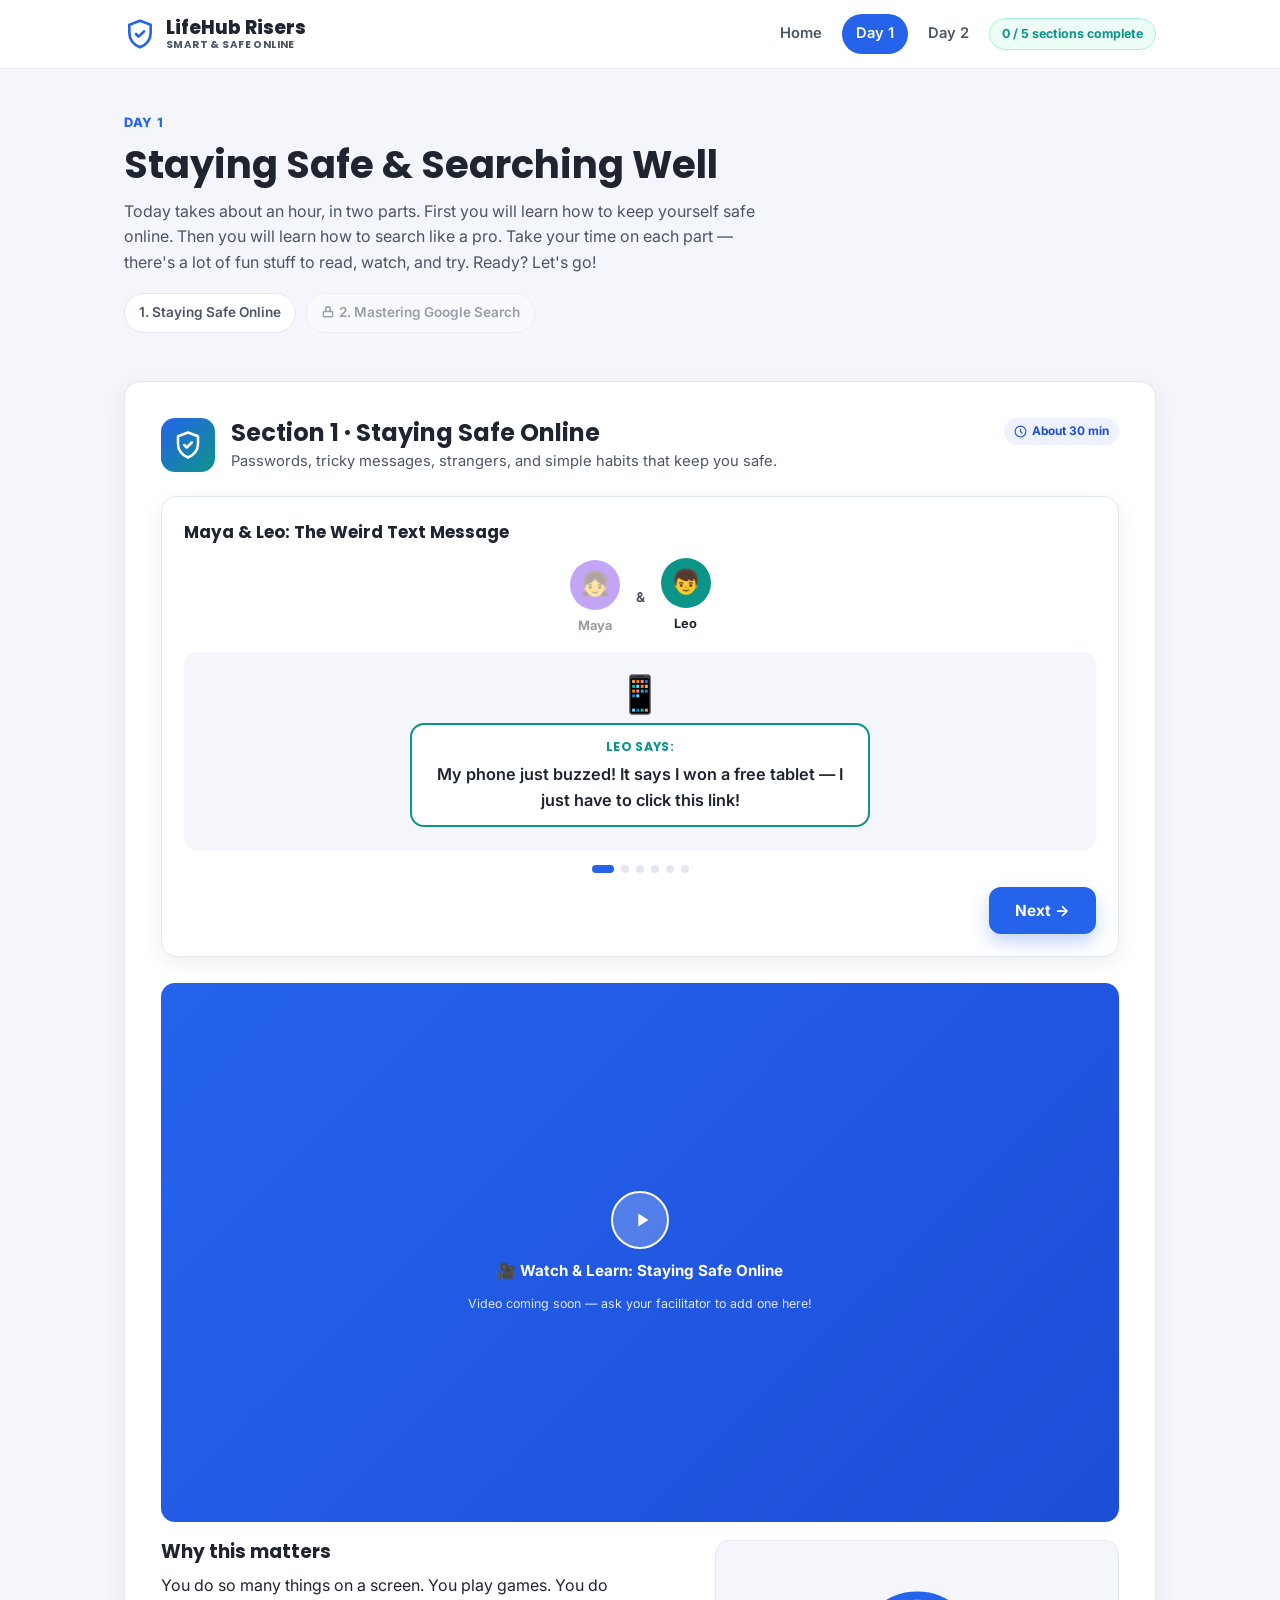
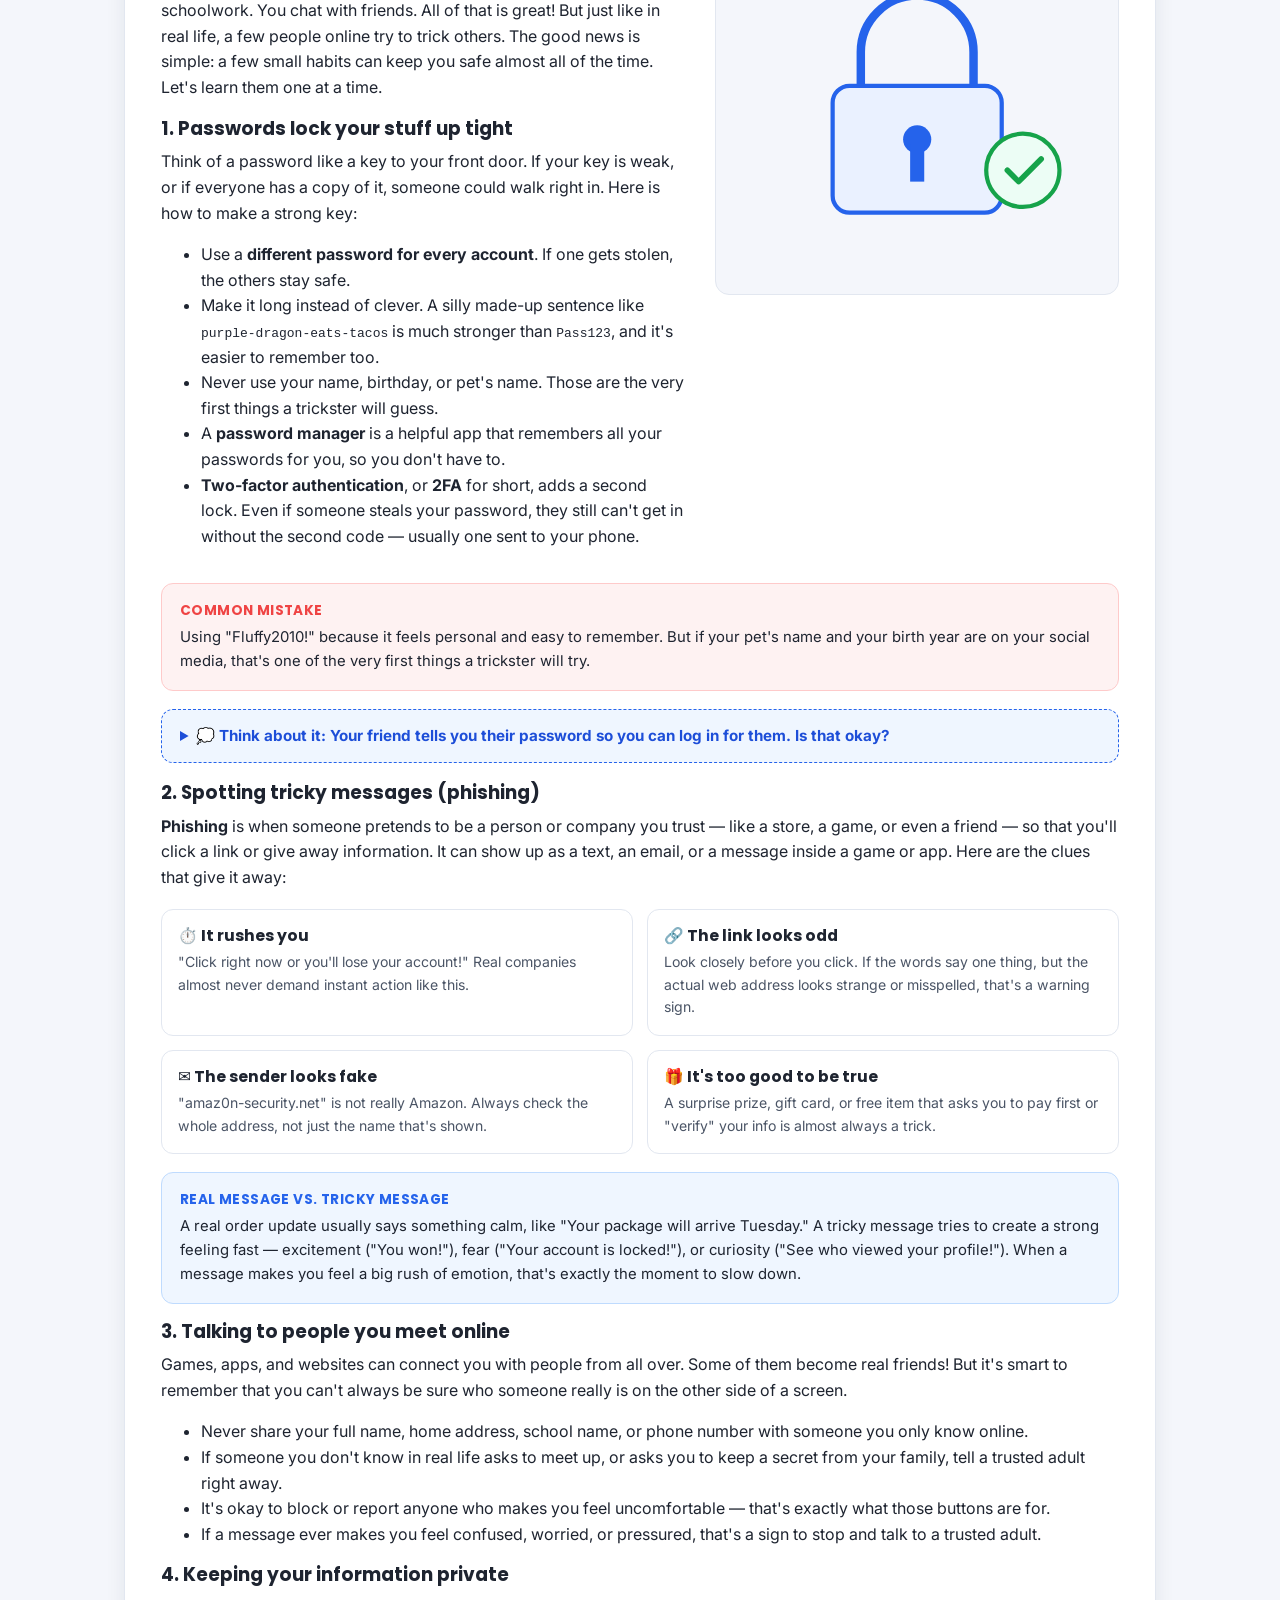
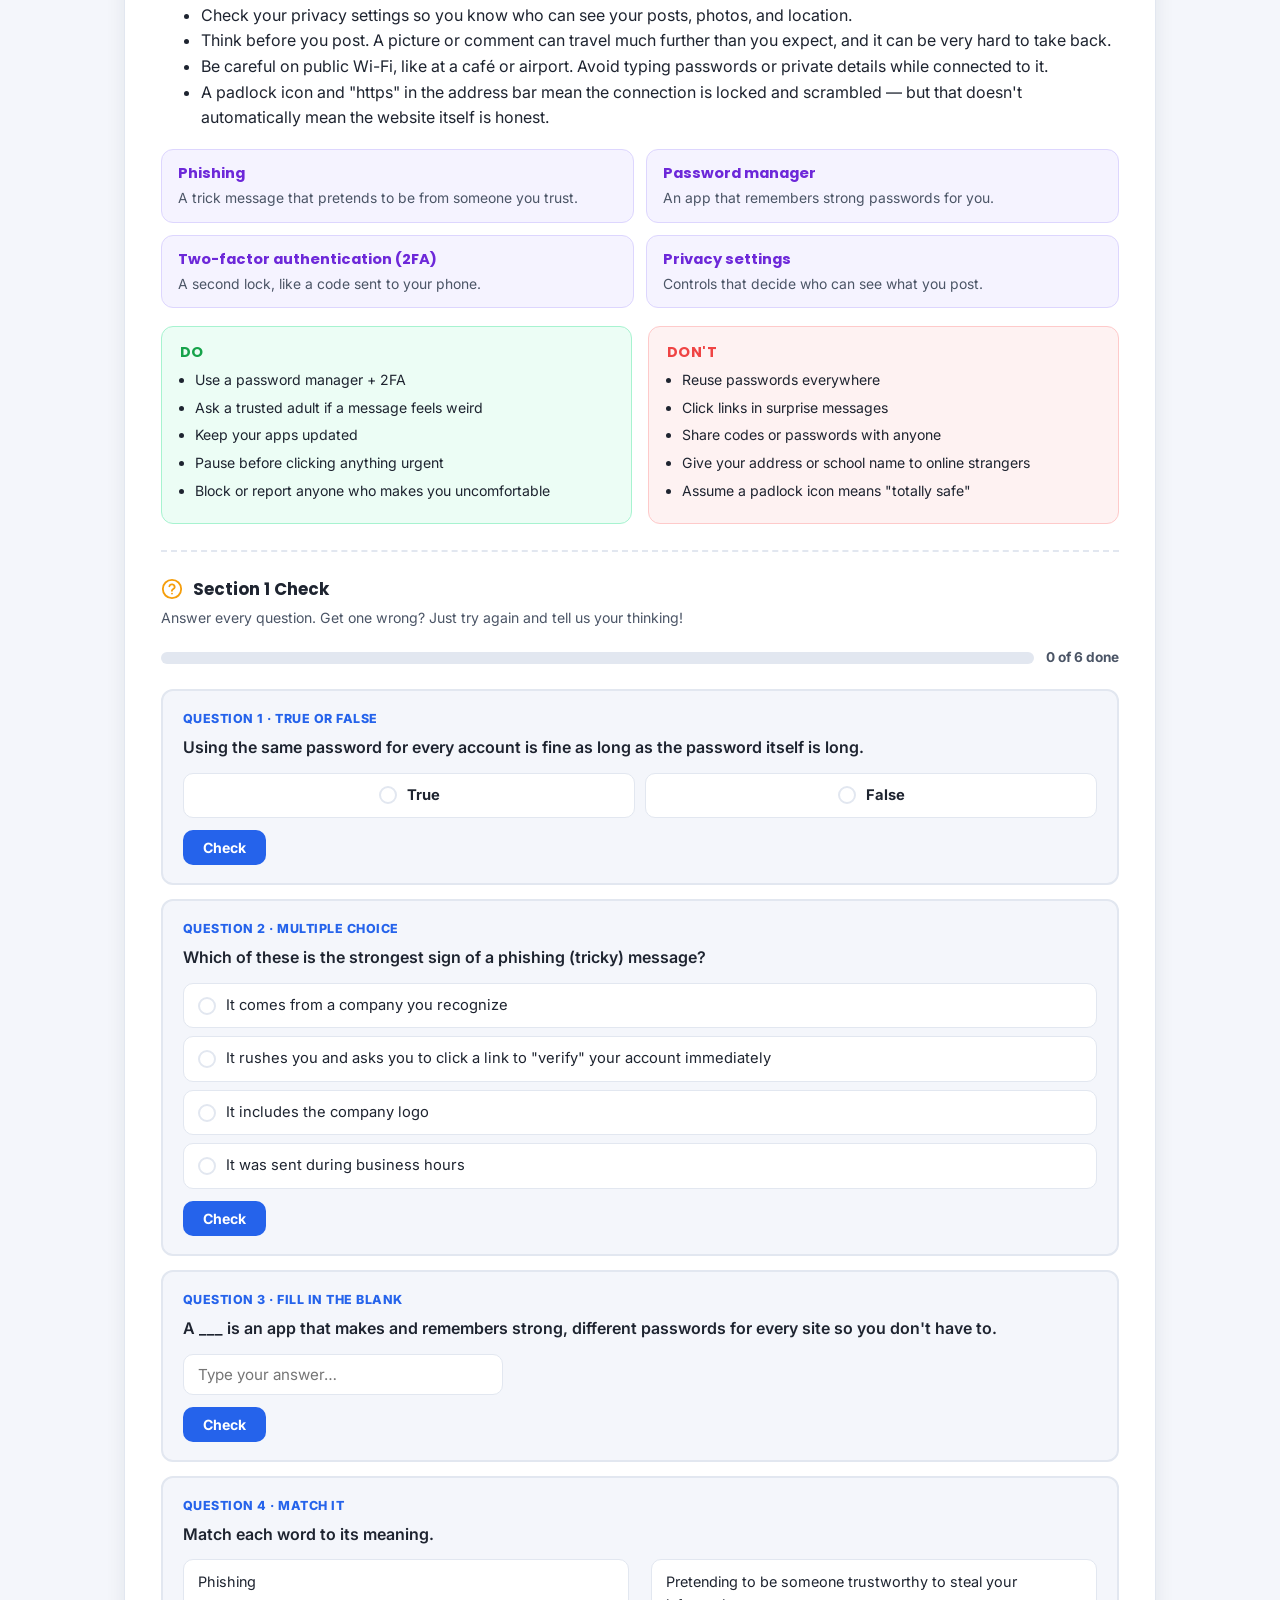
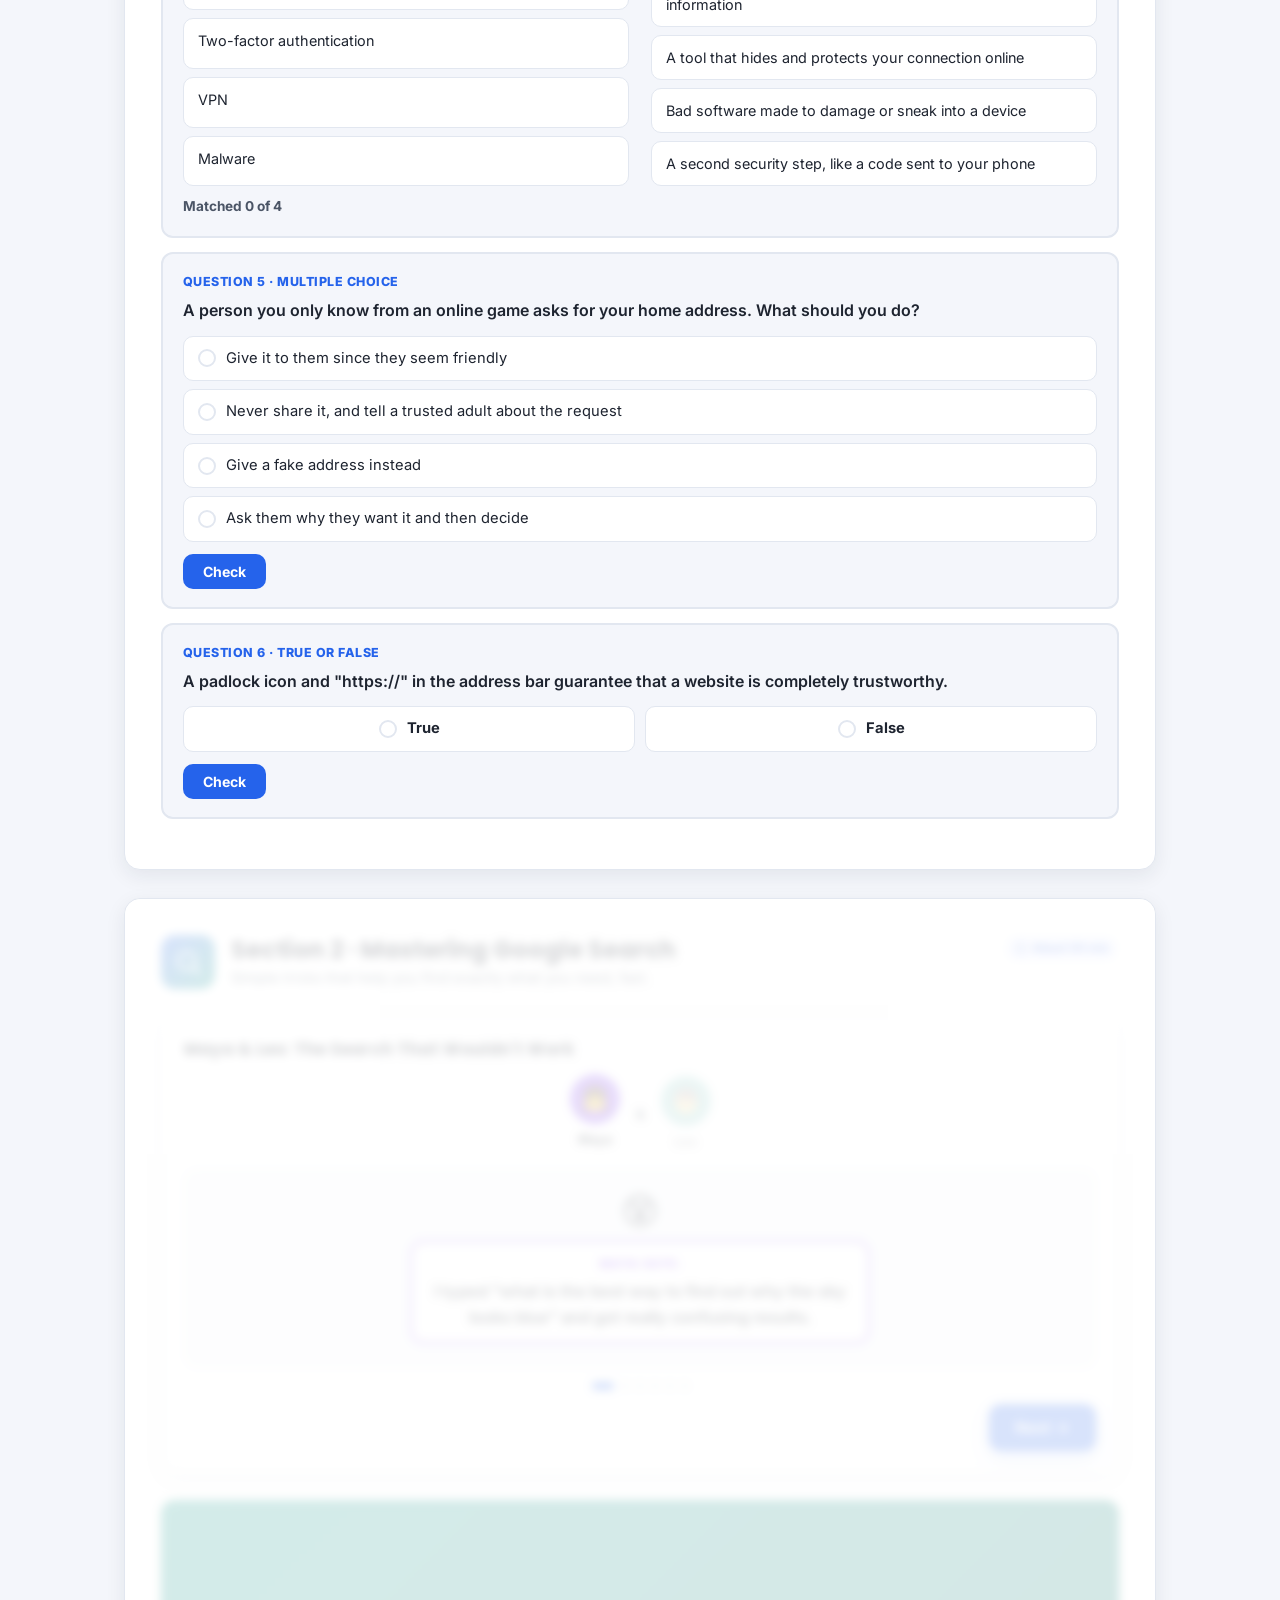
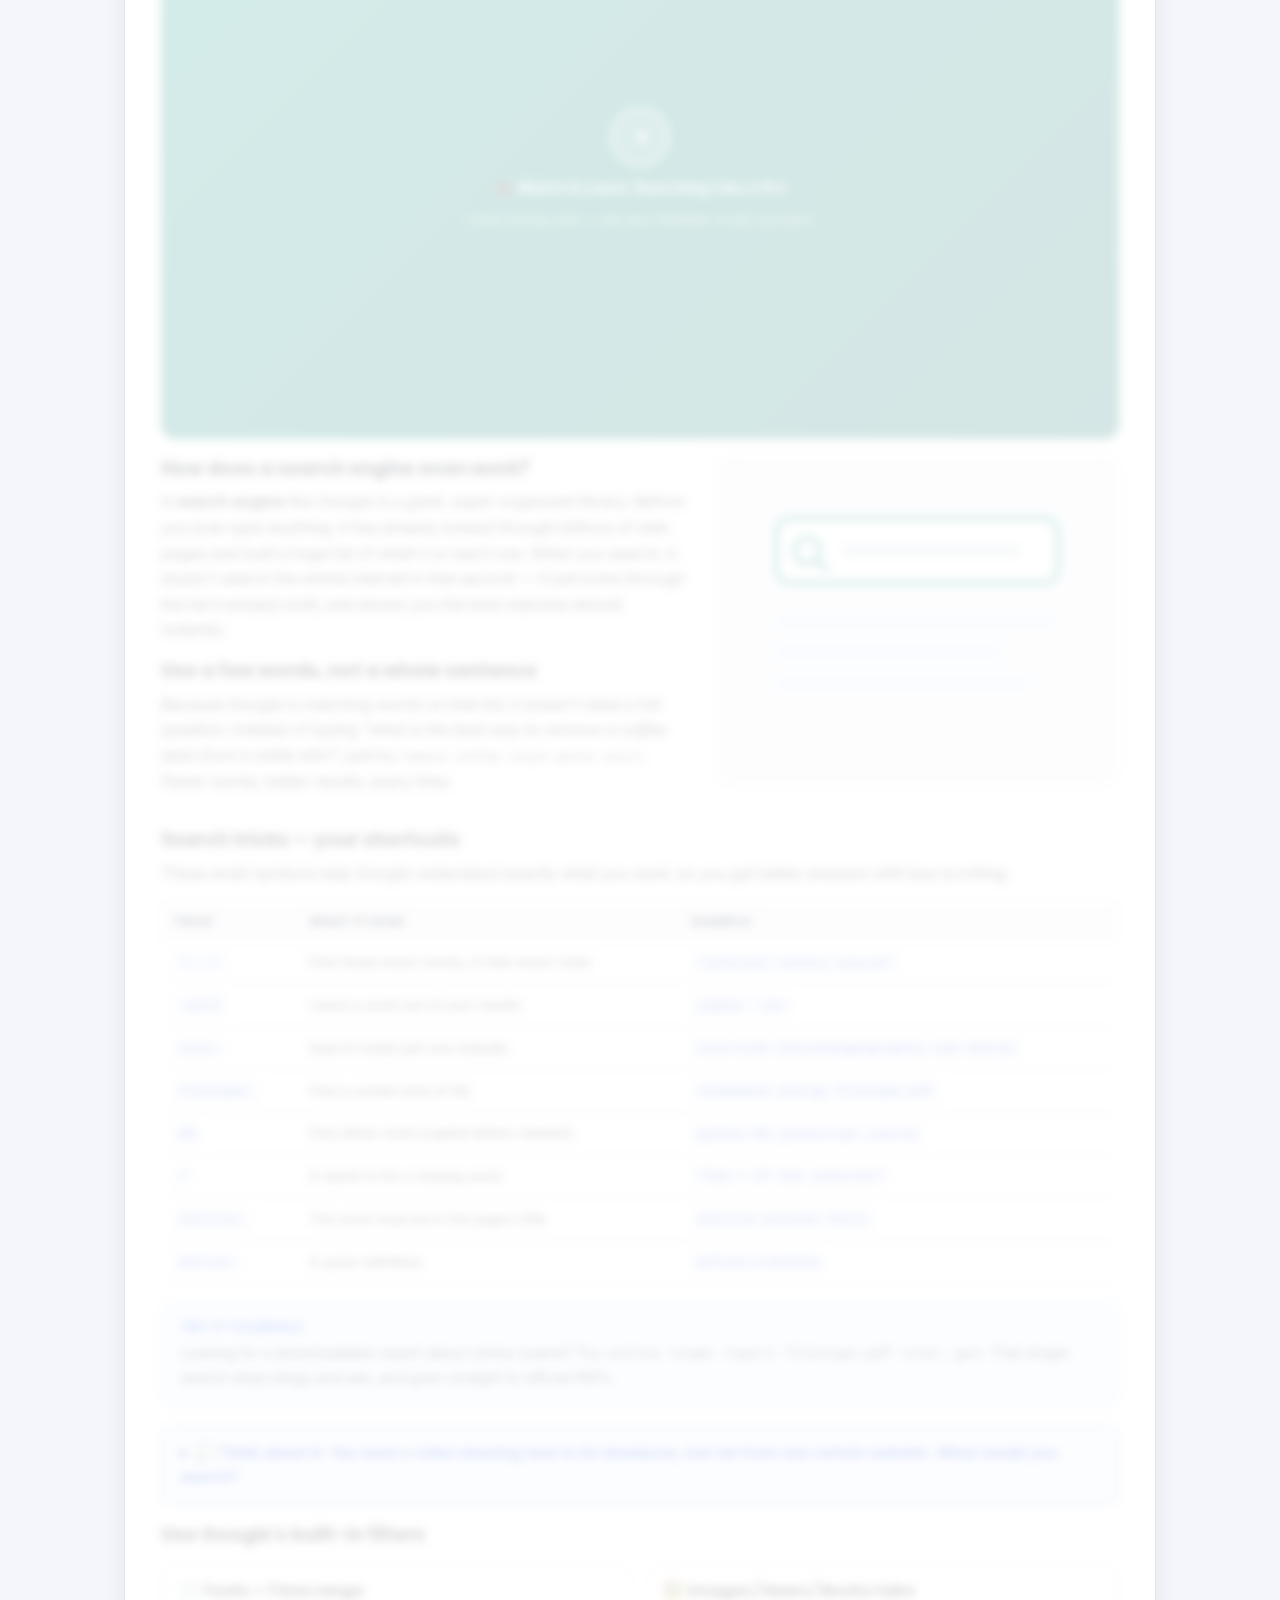
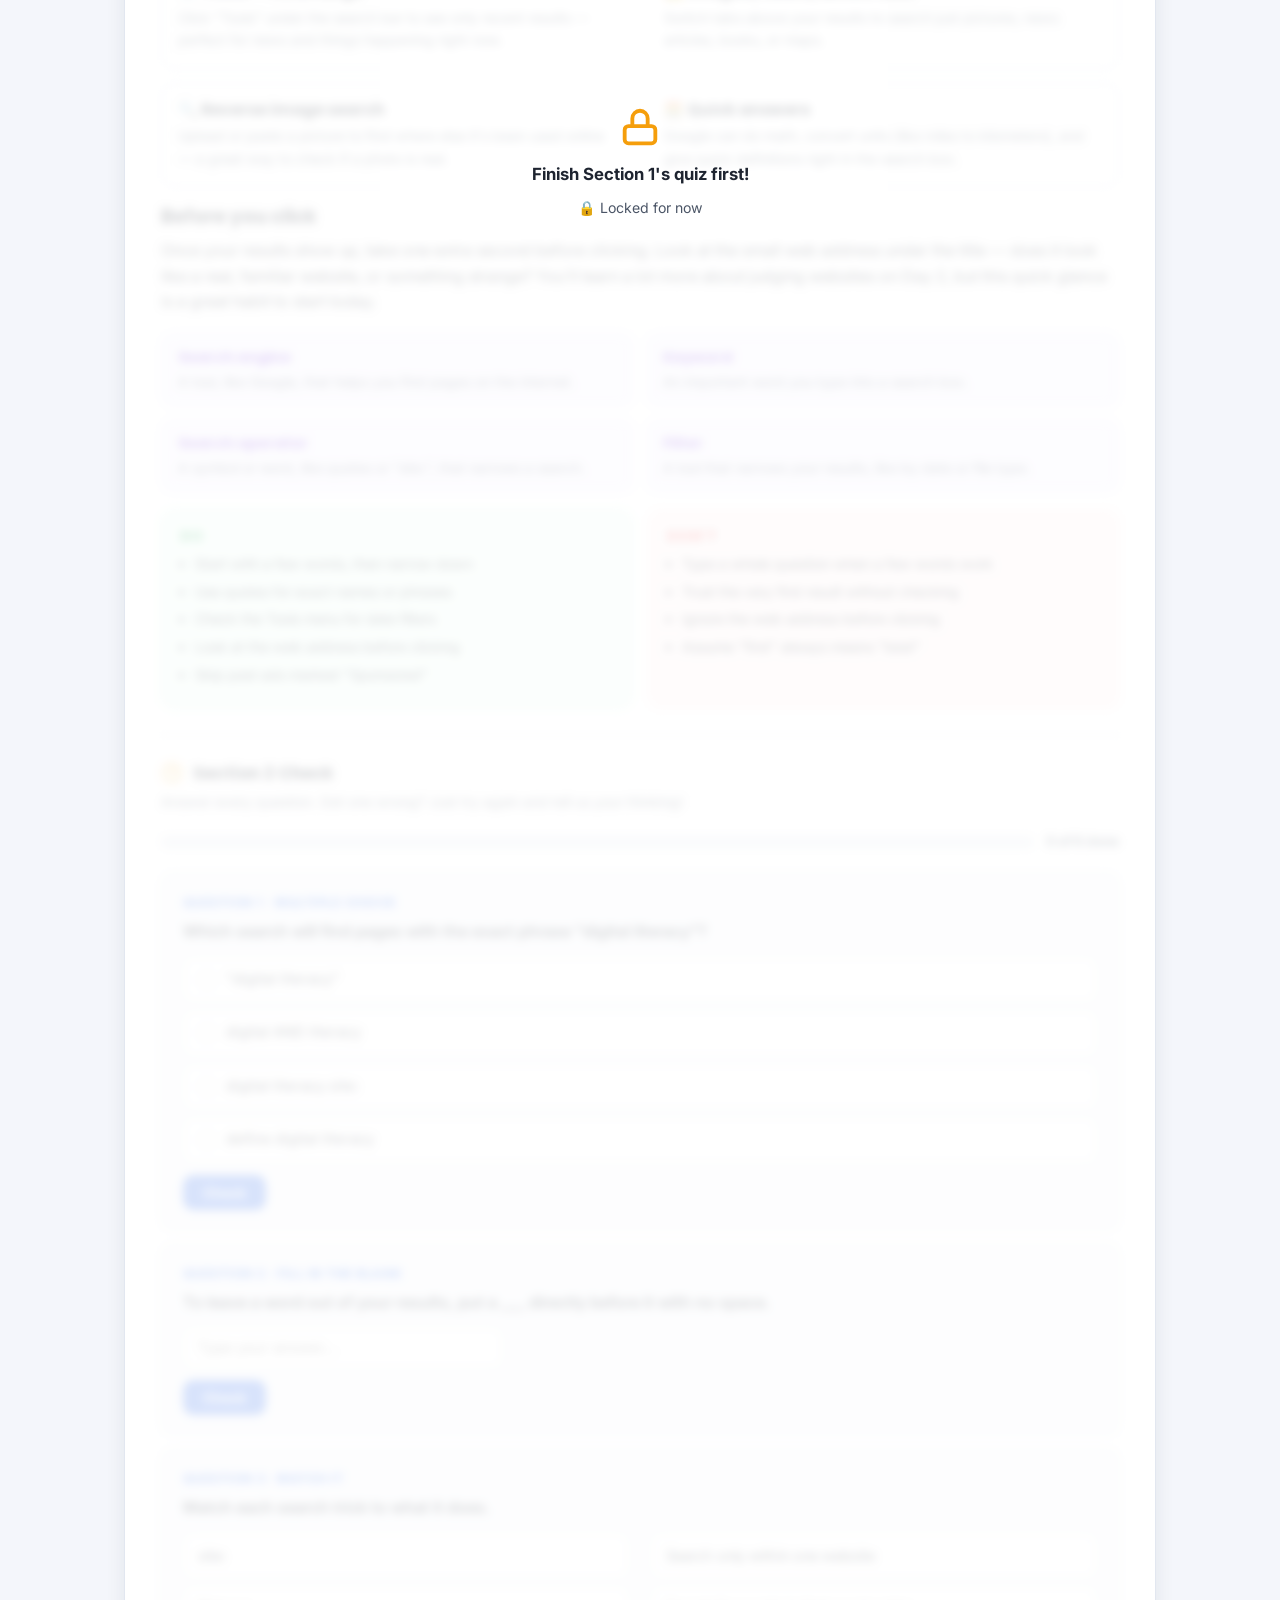
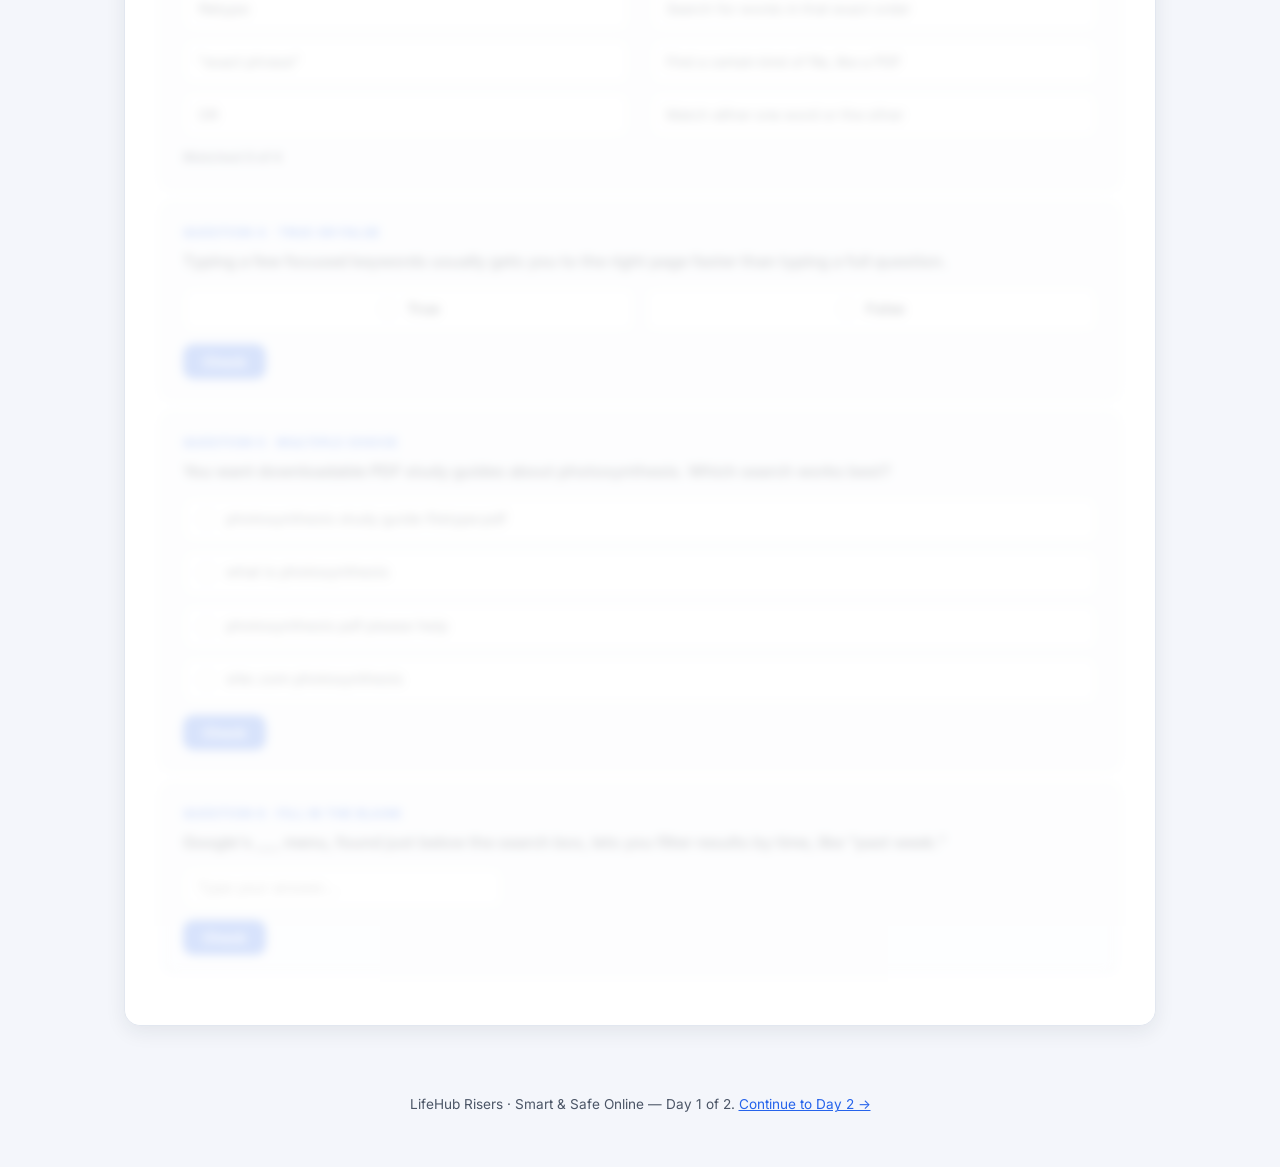
==== commit ebfa4a1e: "Expand content depth, simplify language further, add Maya & Leo story duo - Replace the five separat" ====
--- a/day1.html
+++ b/day1.html
@@ -27,7 +27,7 @@
   <div class="day-hero">
     <span class="tag">Day 1</span>
     <h1>Staying Safe &amp; Searching Well</h1>
-    <p style="color:var(--ink-soft); max-width:640px;">Today takes about an hour. First you'll learn how to keep yourself safe online. Then you'll learn how to search like a pro. Ready? Let's go!</p>
+    <p style="color:var(--ink-soft); max-width:640px;">Today takes about an hour, in two parts. First you will learn how to keep yourself safe online. Then you will learn how to search like a pro. Take your time on each part — there's a lot of fun stuff to read, watch, and try. Ready? Let's go!</p>
     <div class="toc">
       <a href="#s1" data-complete-key="isc-d1-s1">1. Staying Safe Online</a>
       <a href="#s2" data-complete-key="isc-d1-s2" data-requires="isc-d1-s1">2. Mastering Google Search</a>
@@ -40,14 +40,9 @@
       <div class="icon"><svg viewBox="0 0 24 24" fill="none" stroke="#fff" stroke-width="2" stroke-linecap="round" stroke-linejoin="round"><path d="M12 2 4 5v6c0 5 3.4 9 8 11 4.6-2 8-6 8-11V5l-8-3Z"/><path d="m9 12 2 2 4-4"/></svg></div>
       <div>
         <h2>Section 1 · Staying Safe Online</h2>
-        <div class="sub">Passwords, tricky messages, and simple habits that keep you safe.</div>
-      </div>
-      <span class="time-badge"><svg viewBox="0 0 24 24" fill="none" stroke="currentColor" stroke-width="2" stroke-linecap="round" stroke-linejoin="round"><circle cx="12" cy="12" r="10"/><path d="M12 8v4l3 3"/></svg> About 25 min</span>
-    </div>
-
-    <div class="mascot-intro">
-      <div class="mascot-avatar" style="background:var(--blue);">🛡️</div>
-      <div class="mascot-bubble"><strong>Hi, I'm Zara the Shield!</strong> I keep people safe online. Today I'll show you my best tricks — let's start with a quick story.</div>
+        <div class="sub">Passwords, tricky messages, strangers, and simple habits that keep you safe.</div>
+      </div>
+      <span class="time-badge"><svg viewBox="0 0 24 24" fill="none" stroke="currentColor" stroke-width="2" stroke-linecap="round" stroke-linejoin="round"><circle cx="12" cy="12" r="10"/><path d="M12 8v4l3 3"/></svg> About 30 min</span>
     </div>
 
     <div id="story-s1"></div>
@@ -62,15 +57,16 @@
     <div class="content-grid">
       <div>
         <h3>Why this matters</h3>
-        <p>You do so many things on a screen — games, schoolwork, chatting with friends. That's great! But some people online try to trick others. The good news: a few simple habits keep you safe.</p>
-
-        <h3>1. Passwords keep your stuff locked</h3>
-        <p>A weak password is like leaving your front door open. Here's how to lock it tight:</p>
-        <ul>
-          <li>Use a <strong>different password for every account</strong>.</li>
-          <li>Make it long, like a silly sentence: <code>purple-dragon-eats-tacos</code> is much stronger than <code>Pass123</code>.</li>
-          <li>A <strong>password manager</strong> is an app that remembers your passwords for you.</li>
-          <li><strong>Two-factor authentication (2FA)</strong> means a second lock — like a code texted to your phone — so a stolen password alone isn't enough.</li>
+        <p>You do so many things on a screen. You play games. You do schoolwork. You chat with friends. All of that is great! But just like in real life, a few people online try to trick others. The good news is simple: a few small habits can keep you safe almost all of the time. Let's learn them one at a time.</p>
+
+        <h3>1. Passwords lock your stuff up tight</h3>
+        <p>Think of a password like a key to your front door. If your key is weak, or if everyone has a copy of it, someone could walk right in. Here is how to make a strong key:</p>
+        <ul>
+          <li>Use a <strong>different password for every account</strong>. If one gets stolen, the others stay safe.</li>
+          <li>Make it long instead of clever. A silly made-up sentence like <code>purple-dragon-eats-tacos</code> is much stronger than <code>Pass123</code>, and it's easier to remember too.</li>
+          <li>Never use your name, birthday, or pet's name. Those are the very first things a trickster will guess.</li>
+          <li>A <strong>password manager</strong> is a helpful app that remembers all your passwords for you, so you don't have to.</li>
+          <li><strong>Two-factor authentication</strong>, or <strong>2FA</strong> for short, adds a second lock. Even if someone steals your password, they still can't get in without the second code — usually one sent to your phone.</li>
         </ul>
       </div>
       <div class="illus">
@@ -90,38 +86,64 @@
 
     <div class="callout warning">
       <strong>Common mistake</strong>
-      Using "Fluffy2010!" because it feels personal. If it's on your social media (a pet's name, a birthday), it's one of the first things a trickster will try.
-    </div>
+      Using "Fluffy2010!" because it feels personal and easy to remember. But if your pet's name and your birth year are on your social media, that's one of the very first things a trickster will try.
+    </div>
+
+    <details class="think-box">
+      <summary>💭 Think about it: Your friend tells you their password so you can log in for them. Is that okay?</summary>
+      <p class="answer">It's best to say no, even to a friend! A password is just for you. If your friend shares it once, they might have to share it again, and it's harder to keep it safe. You can still help a friend without knowing their password — just show them how to type it in themselves.</p>
+    </details>
 
     <h3>2. Spotting tricky messages (phishing)</h3>
-    <p><strong>Phishing</strong> is when someone pretends to be someone you trust — like a store or even a friend — to get you to click a link or share information. Watch for these clues:</p>
+    <p><strong>Phishing</strong> is when someone pretends to be a person or company you trust — like a store, a game, or even a friend — so that you'll click a link or give away information. It can show up as a text, an email, or a message inside a game or app. Here are the clues that give it away:</p>
 
     <div class="card-grid">
       <div class="info-card">
         <h4>⏱️ It rushes you</h4>
-        <p>"Click now or lose your account!" Real companies almost never demand instant action.</p>
+        <p>"Click right now or you'll lose your account!" Real companies almost never demand instant action like this.</p>
       </div>
       <div class="info-card">
         <h4>🔗 The link looks odd</h4>
-        <p>Look closely before you click — if it says one thing but the web address looks strange, don't click.</p>
+        <p>Look closely before you click. If the words say one thing, but the actual web address looks strange or misspelled, that's a warning sign.</p>
       </div>
       <div class="info-card">
         <h4>✉️ The sender looks fake</h4>
-        <p>"amaz0n-security.net" is not Amazon. Check the whole address, not just the name shown.</p>
+        <p>"amaz0n-security.net" is not really Amazon. Always check the whole address, not just the name that's shown.</p>
       </div>
       <div class="info-card">
         <h4>🎁 It's too good to be true</h4>
-        <p>A surprise prize that asks you to pay first or "verify" info first is almost always a trick.</p>
-      </div>
-    </div>
-
-    <h3>3. Keeping your information private</h3>
+        <p>A surprise prize, gift card, or free item that asks you to pay first or "verify" your info is almost always a trick.</p>
+      </div>
+    </div>
+
+    <div class="callout example">
+      <strong>Real message vs. tricky message</strong>
+      A real order update usually says something calm, like "Your package will arrive Tuesday." A tricky message tries to create a strong feeling fast — excitement ("You won!"), fear ("Your account is locked!"), or curiosity ("See who viewed your profile!"). When a message makes you feel a big rush of emotion, that's exactly the moment to slow down.
+    </div>
+
+    <h3>3. Talking to people you meet online</h3>
+    <p>Games, apps, and websites can connect you with people from all over. Some of them become real friends! But it's smart to remember that you can't always be sure who someone really is on the other side of a screen.</p>
     <ul>
-      <li>Check your privacy settings — decide who can see your posts and your location.</li>
-      <li>Think before you post — pictures and details can travel further than you expect.</li>
-      <li>Be careful on public Wi-Fi — don't type passwords or bank details on it.</li>
-      <li>A padlock and "https" mean the connection is locked — but it doesn't mean the site is honest.</li>
+      <li>Never share your full name, home address, school name, or phone number with someone you only know online.</li>
+      <li>If someone you don't know in real life asks to meet up, or asks you to keep a secret from your family, tell a trusted adult right away.</li>
+      <li>It's okay to block or report anyone who makes you feel uncomfortable — that's exactly what those buttons are for.</li>
+      <li>If a message ever makes you feel confused, worried, or pressured, that's a sign to stop and talk to a trusted adult.</li>
     </ul>
+
+    <h3>4. Keeping your information private</h3>
+    <ul>
+      <li>Check your privacy settings so you know who can see your posts, photos, and location.</li>
+      <li>Think before you post. A picture or comment can travel much further than you expect, and it can be very hard to take back.</li>
+      <li>Be careful on public Wi-Fi, like at a café or airport. Avoid typing passwords or private details while connected to it.</li>
+      <li>A padlock icon and "https" in the address bar mean the connection is locked and scrambled — but that doesn't automatically mean the website itself is honest.</li>
+    </ul>
+
+    <div class="glossary">
+      <div class="glossary-item"><div class="word">Phishing</div><div class="def">A trick message that pretends to be from someone you trust.</div></div>
+      <div class="glossary-item"><div class="word">Password manager</div><div class="def">An app that remembers strong passwords for you.</div></div>
+      <div class="glossary-item"><div class="word">Two-factor authentication (2FA)</div><div class="def">A second lock, like a code sent to your phone.</div></div>
+      <div class="glossary-item"><div class="word">Privacy settings</div><div class="def">Controls that decide who can see what you post.</div></div>
+    </div>
 
     <div class="dodont">
       <div class="do">
@@ -129,8 +151,9 @@
         <ul>
           <li>Use a password manager + 2FA</li>
           <li>Ask a trusted adult if a message feels weird</li>
-          <li>Keep apps updated</li>
+          <li>Keep your apps updated</li>
           <li>Pause before clicking anything urgent</li>
+          <li>Block or report anyone who makes you uncomfortable</li>
         </ul>
       </div>
       <div class="dont">
@@ -139,7 +162,8 @@
           <li>Reuse passwords everywhere</li>
           <li>Click links in surprise messages</li>
           <li>Share codes or passwords with anyone</li>
-          <li>Assume a padlock means "totally safe"</li>
+          <li>Give your address or school name to online strangers</li>
+          <li>Assume a padlock icon means "totally safe"</li>
         </ul>
       </div>
     </div>
@@ -158,14 +182,9 @@
       <div class="icon"><svg viewBox="0 0 24 24" fill="none" stroke="#fff" stroke-width="2" stroke-linecap="round" stroke-linejoin="round"><circle cx="11" cy="11" r="7"/><line x1="21" y1="21" x2="16.65" y2="16.65"/></svg></div>
       <div>
         <h2>Section 2 · Mastering Google Search</h2>
-        <div class="sub">Simple tricks that help you find exactly what you need.</div>
-      </div>
-      <span class="time-badge"><svg viewBox="0 0 24 24" fill="none" stroke="currentColor" stroke-width="2" stroke-linecap="round" stroke-linejoin="round"><circle cx="12" cy="12" r="10"/><path d="M12 8v4l3 3"/></svg> About 25 min</span>
-    </div>
-
-    <div class="mascot-intro">
-      <div class="mascot-avatar" style="background:var(--teal);">🔍</div>
-      <div class="mascot-bubble"><strong>Hi, I'm Gigi the Search Guide!</strong> I know all the tricks to find things fast online. Watch what happened to me the other day.</div>
+        <div class="sub">Simple tricks that help you find exactly what you need, fast.</div>
+      </div>
+      <span class="time-badge"><svg viewBox="0 0 24 24" fill="none" stroke="currentColor" stroke-width="2" stroke-linecap="round" stroke-linejoin="round"><circle cx="12" cy="12" r="10"/><path d="M12 8v4l3 3"/></svg> About 30 min</span>
     </div>
 
     <div id="story-s2"></div>
@@ -179,10 +198,10 @@
 
     <div class="content-grid">
       <div>
+        <h3>How does a search engine even work?</h3>
+        <p>A <strong>search engine</strong> like Google is a giant, super-organized library. Before you ever type anything, it has already looked through billions of web pages and built a huge list of what's on each one. When you search, it doesn't search the whole internet in that second — it just looks through the list it already built, and shows you the best matches almost instantly.</p>
         <h3>Use a few words, not a whole sentence</h3>
-        <p>Google doesn't need a full question. Instead of typing <em>"what is the best way to remove a coffee stain from a white shirt"</em>, just try <code>remove coffee stain white shirt</code>. Fewer words, better results.</p>
-        <h3>Search tricks — your shortcuts</h3>
-        <p>These small symbols help Google understand exactly what you want:</p>
+        <p>Because Google is matching words on that list, it doesn't need a full question. Instead of typing <em>"what is the best way to remove a coffee stain from a white shirt"</em>, just try <code>remove coffee stain white shirt</code>. Fewer words, better results, every time.</p>
       </div>
       <div class="illus">
         <svg viewBox="0 0 260 200" xmlns="http://www.w3.org/2000/svg">
@@ -198,6 +217,9 @@
       </div>
     </div>
 
+    <h3>Search tricks — your shortcuts</h3>
+    <p>These small symbols help Google understand exactly what you want, so you get better answers with less scrolling:</p>
+
     <table class="op-table">
       <thead><tr><th>Trick</th><th>What it does</th><th>Example</th></tr></thead>
       <tbody>
@@ -207,33 +229,49 @@
         <tr><td><code>filetype:</code></td><td>Find a certain kind of file</td><td><code>renewable energy filetype:pdf</code></td></tr>
         <tr><td><code>OR</code></td><td>Find either word (capital letters needed)</td><td><code>python OR javascript course</code></td></tr>
         <tr><td><code>*</code></td><td>A stand-in for a missing word</td><td><code>"the * of the internet"</code></td></tr>
+        <tr><td><code>intitle:</code></td><td>The word must be in the page's title</td><td><code>intitle:volcano facts</code></td></tr>
         <tr><td><code>define:</code></td><td>A quick definition</td><td><code>define:credible</code></td></tr>
       </tbody>
     </table>
 
     <div class="callout example">
       <strong>Try it yourself</strong>
-      Looking for a downloadable report about online scams? Try: <code>online scams report filetype:pdf site:.gov</code>. That skips blogs and ads and goes straight to official PDFs.
-    </div>
+      Looking for a downloadable report about online scams? Try: <code>online scams report filetype:pdf site:.gov</code>. That single search skips blogs and ads, and goes straight to official PDFs.
+    </div>
+
+    <details class="think-box">
+      <summary>💭 Think about it: You want a video showing how to tie shoelaces, but not from one certain website. What would you search?</summary>
+      <p class="answer">A short, simple search like <code>tie shoelaces video</code> works great — Google already understands you want a video and will show video results near the top. You don't need to add "site:" at all unless you're trying to search inside one specific website.</p>
+    </details>
 
     <h3>Use Google's built-in filters</h3>
     <div class="card-grid">
       <div class="info-card">
         <h4>🕒 Tools → Time range</h4>
-        <p>Click "Tools" under the search bar to see only recent results — great for news and current events.</p>
+        <p>Click "Tools" under the search bar to see only recent results — perfect for news and things happening right now.</p>
       </div>
       <div class="info-card">
         <h4>🖼️ Images / News / Books tabs</h4>
-        <p>Switch tabs above your results to search just pictures, news, books, or maps.</p>
+        <p>Switch tabs above your results to search just pictures, news articles, books, or maps.</p>
       </div>
       <div class="info-card">
         <h4>🔍 Reverse image search</h4>
-        <p>Upload a picture to find where else it's been used — a great way to check if a photo is real.</p>
+        <p>Upload or paste a picture to find where else it's been used online — a great way to check if a photo is real.</p>
       </div>
       <div class="info-card">
         <h4>🧮 Quick answers</h4>
-        <p>Google can do math, convert units, and give quick definitions right in the search box.</p>
-      </div>
+        <p>Google can do math, convert units (like miles to kilometers), and give quick definitions right in the search box.</p>
+      </div>
+    </div>
+
+    <h3>Before you click</h3>
+    <p>Once your results show up, take one extra second before clicking. Look at the small web address under the title — does it look like a real, familiar website, or something strange? You'll learn a lot more about judging websites on Day 2, but this quick glance is a great habit to start today.</p>
+
+    <div class="glossary">
+      <div class="glossary-item"><div class="word">Search engine</div><div class="def">A tool, like Google, that helps you find pages on the internet.</div></div>
+      <div class="glossary-item"><div class="word">Keyword</div><div class="def">An important word you type into a search box.</div></div>
+      <div class="glossary-item"><div class="word">Search operator</div><div class="def">A symbol or word, like quotes or "site:", that narrows a search.</div></div>
+      <div class="glossary-item"><div class="word">Filter</div><div class="def">A tool that narrows your results, like by date or file type.</div></div>
     </div>
 
     <div class="dodont">
@@ -243,6 +281,7 @@
           <li>Start with a few words, then narrow down</li>
           <li>Use quotes for exact names or phrases</li>
           <li>Check the Tools menu for date filters</li>
+          <li>Look at the web address before clicking</li>
           <li>Skip past ads marked "Sponsored"</li>
         </ul>
       </div>
@@ -252,7 +291,7 @@
           <li>Type a whole question when a few words work</li>
           <li>Trust the very first result without checking</li>
           <li>Ignore the web address before clicking</li>
-          <li>Assume "first" means "best"</li>
+          <li>Assume "first" always means "best"</li>
         </ul>
       </div>
     </div>
@@ -269,29 +308,36 @@
 <script src="js/story.js"></script>
 <script src="js/app.js"></script>
 <script>
+  const CHARS = {
+    a: { name: 'Maya', emoji: '👧', color: 'var(--purple)' },
+    b: { name: 'Leo', emoji: '👦', color: 'var(--teal)' }
+  };
+
   mountStory('story-s1', {
-    name: "Zara's Weird Text Message",
-    color: 'var(--blue)',
-    avatarSvg: '🛡️',
+    title: "Maya &amp; Leo: The Weird Text Message",
+    chars: CHARS,
     endLabel: "Let's learn how! →",
     panels: [
-      { emoji: '📱', text: 'Zara\'s phone buzzes. A text says: "You won a free tablet! Click here now!"' },
-      { emoji: '🤔', text: 'Zara feels excited... then remembers: "Wait — I never entered any contest!"' },
-      { emoji: '🙅', text: 'Zara does NOT click the link. She shows the text to a trusted adult instead.' },
-      { emoji: '✅', text: 'The adult says, "Great instinct! That\'s a trick." Zara deletes the message.' }
+      { who: 'b', emoji: '📱', text: 'My phone just buzzed! It says I won a free tablet — I just have to click this link!' },
+      { who: 'a', emoji: '🤔', text: 'Wait, Leo — did you enter a contest for a tablet?' },
+      { who: 'b', emoji: '😬', text: 'No... I didn\'t enter anything like that.' },
+      { who: 'a', emoji: '🚩', text: 'That\'s a big warning sign. Trick messages often promise a prize you never asked for.' },
+      { who: 'b', emoji: '🙋', text: 'So what should I do instead of clicking it?' },
+      { who: 'a', emoji: '🛡️', text: 'Don\'t click it — show it to a trusted adult, then delete it. Let\'s learn the other warning signs together!' }
     ]
   });
 
   mountStory('story-s2', {
-    name: "Gigi Finds the Right Answer",
-    color: 'var(--teal)',
-    avatarSvg: '🔍',
+    title: "Maya &amp; Leo: The Search That Wouldn't Work",
+    chars: CHARS,
     endLabel: "Show me the tricks! →",
     panels: [
-      { emoji: '🌤️', text: 'Gigi wants to know why the sky is blue for a school project.' },
-      { emoji: '😵', text: 'She types a whole sentence into the search bar... and gets confusing results.' },
-      { emoji: '⌨️', text: 'Gigi tries again with just three words: "why sky blue color."' },
-      { emoji: '🎉', text: 'Much better results show up right away — keywords are the secret trick!' }
+      { who: 'a', emoji: '😵', text: 'I typed "what is the best way to find out why the sky looks blue" and got really confusing results.' },
+      { who: 'b', emoji: '🔍', text: 'You don\'t need a whole sentence, Maya! Just try a few important words instead.' },
+      { who: 'a', emoji: '🙋', text: 'Like what, exactly?' },
+      { who: 'b', emoji: '⌨️', text: 'Try this: why sky blue color. Just the key words, nothing extra.' },
+      { who: 'a', emoji: '🎉', text: 'Whoa — way better results showed up right away!' },
+      { who: 'b', emoji: '💡', text: 'Keywords are the secret trick. Let\'s learn a few more together!' }
     ]
   });
 
@@ -310,12 +356,12 @@
         ['VPN', 'A tool that hides and protects your connection online'],
         ['Malware', 'Bad software made to damage or sneak into a device']
       ] },
-    { type: 'mcq', q: 'You get a text saying you won a prize and must click a link right now to claim it. What should you do?', choices: [
-        'Click immediately so you don\'t miss out',
-        'Ignore or delete it, and never click surprise prize links',
-        'Reply asking for more details',
-        'Forward it to a friend so they can click it first'
-      ], answer: 1, explain: 'A surprise "you won" message is a classic trick designed to make you click before you think.' },
+    { type: 'mcq', q: 'A person you only know from an online game asks for your home address. What should you do?', choices: [
+        'Give it to them since they seem friendly',
+        'Never share it, and tell a trusted adult about the request',
+        'Give a fake address instead',
+        'Ask them why they want it and then decide'
+      ], answer: 1, explain: 'Never share personal details like your address with someone you only know online — and always let a trusted adult know.' },
     { type: 'tf', q: 'A padlock icon and "https://" in the address bar guarantee that a website is completely trustworthy.', answer: false, explain: 'HTTPS only means the connection is locked — tricky sites can (and do) use HTTPS too.' }
   ], { title: 'Section 1 Check', sub: 'Answer every question. Get one wrong? Just try again and tell us your thinking!', storageKey: 'isc-d1-s1', nextId: 's2', nextLabel: 'Section 2' });
 
--- a/css/styles.css
+++ b/css/styles.css
@@ -292,25 +292,37 @@
 }
 .time-badge svg { width: 13px; height: 13px; }
 
-/* Mascot intro */
-.mascot-intro { display: flex; align-items: flex-start; gap: 14px; background: var(--paper-soft); border: 1px solid var(--border); border-radius: 14px; padding: 16px 18px; margin-bottom: 22px; }
-.mascot-avatar { flex: none; width: 48px; height: 48px; border-radius: 50%; display: flex; align-items: center; justify-content: center; font-size: 1.5rem; }
-.mascot-bubble { position: relative; background: #fff; border: 1.5px solid var(--border); border-radius: 12px; padding: 10px 14px; font-size: .92rem; }
-.mascot-bubble strong { display: block; font-family: var(--font-head); font-size: .85rem; margin-bottom: 2px; }
-
-/* Interactive story */
+/* Interactive story: Maya & Leo */
 .story-card { background: #fff; border: 1.5px solid var(--border); border-radius: 16px; padding: 22px; margin: 18px 0 26px; box-shadow: var(--shadow); }
-.story-head { display: flex; align-items: center; gap: 12px; margin-bottom: 14px; }
-.story-avatar { width: 46px; height: 46px; border-radius: 50%; display: flex; align-items: center; justify-content: center; font-size: 1.4rem; color: #fff; flex: none; }
-.story-name { font-family: var(--font-head); font-weight: 700; font-size: 1rem; }
-.story-tag { font-size: .74rem; color: var(--ink-soft); text-transform: uppercase; letter-spacing: .04em; font-weight: 700; }
-.story-scene { background: var(--paper-soft); border-radius: 14px; padding: 28px 20px; text-align: center; min-height: 120px; display: flex; flex-direction: column; align-items: center; justify-content: center; gap: 10px; }
-.story-emoji { font-size: 2.6rem; line-height: 1; }
-.story-text { font-size: 1.02rem; font-weight: 600; max-width: 440px; }
+.story-title { font-family: var(--font-head); font-weight: 700; font-size: 1.05rem; margin-bottom: 14px; }
+.story-chars { display: flex; align-items: center; justify-content: center; gap: 16px; margin-bottom: 16px; }
+.story-chip { display: flex; flex-direction: column; align-items: center; gap: 6px; opacity: .45; transition: opacity .2s, transform .2s; }
+.story-chip.active { opacity: 1; transform: translateY(-2px); }
+.story-chip-avatar { width: 50px; height: 50px; border-radius: 50%; display: flex; align-items: center; justify-content: center; font-size: 1.5rem; color: #fff; }
+.story-chip-name { font-weight: 700; font-size: .8rem; }
+.story-chip-vs { font-weight: 700; color: var(--ink-soft); font-size: .85rem; }
+.story-scene { background: var(--paper-soft); border-radius: 14px; padding: 24px 20px; text-align: center; min-height: 130px; display: flex; flex-direction: column; align-items: center; justify-content: center; gap: 10px; }
+.story-emoji { font-size: 2.3rem; line-height: 1; }
+.story-bubble { background: #fff; border: 2px solid var(--border); border-radius: 14px; padding: 12px 18px; max-width: 460px; }
+.story-speaker { font-family: var(--font-head); font-weight: 700; font-size: .78rem; text-transform: uppercase; letter-spacing: .03em; margin-bottom: 4px; }
+.story-text { font-size: 1.02rem; font-weight: 600; }
 .story-dots { display: flex; justify-content: center; gap: 7px; margin: 14px 0; }
 .story-dot { width: 8px; height: 8px; border-radius: 50%; background: var(--border); }
 .story-dot.active { background: var(--blue); width: 22px; border-radius: 999px; transition: .2s; }
 .story-nav { display: flex; justify-content: space-between; gap: 10px; }
+
+/* Glossary / new words */
+.glossary { display: grid; grid-template-columns: repeat(2, 1fr); gap: 12px; margin: 18px 0; }
+@media (max-width: 700px) { .glossary { grid-template-columns: 1fr; } }
+.glossary-item { background: #f5f3ff; border: 1px solid #ddd6fe; border-radius: 12px; padding: 12px 16px; }
+.glossary-item .word { font-family: var(--font-head); font-weight: 700; color: #6d28d9; font-size: .92rem; }
+.glossary-item .def { font-size: .87rem; color: var(--ink-soft); margin-top: 2px; }
+
+/* Think about it (native disclosure) */
+.think-box { background: #eff6ff; border: 1.5px dashed var(--blue); border-radius: 12px; padding: 14px 18px; margin: 18px 0; }
+.think-box summary { font-weight: 700; cursor: pointer; font-size: .95rem; color: var(--blue-dark); }
+.think-box[open] summary { margin-bottom: 8px; }
+.think-box .answer { font-size: .92rem; color: var(--ink); }
 
 /* Video placeholder */
 .video-slot { position: relative; border-radius: 14px; overflow: hidden; margin: 18px 0; aspect-ratio: 16/9; display: flex; align-items: center; justify-content: center; flex-direction: column; gap: 10px; color: #fff; text-align: center; padding: 20px; }
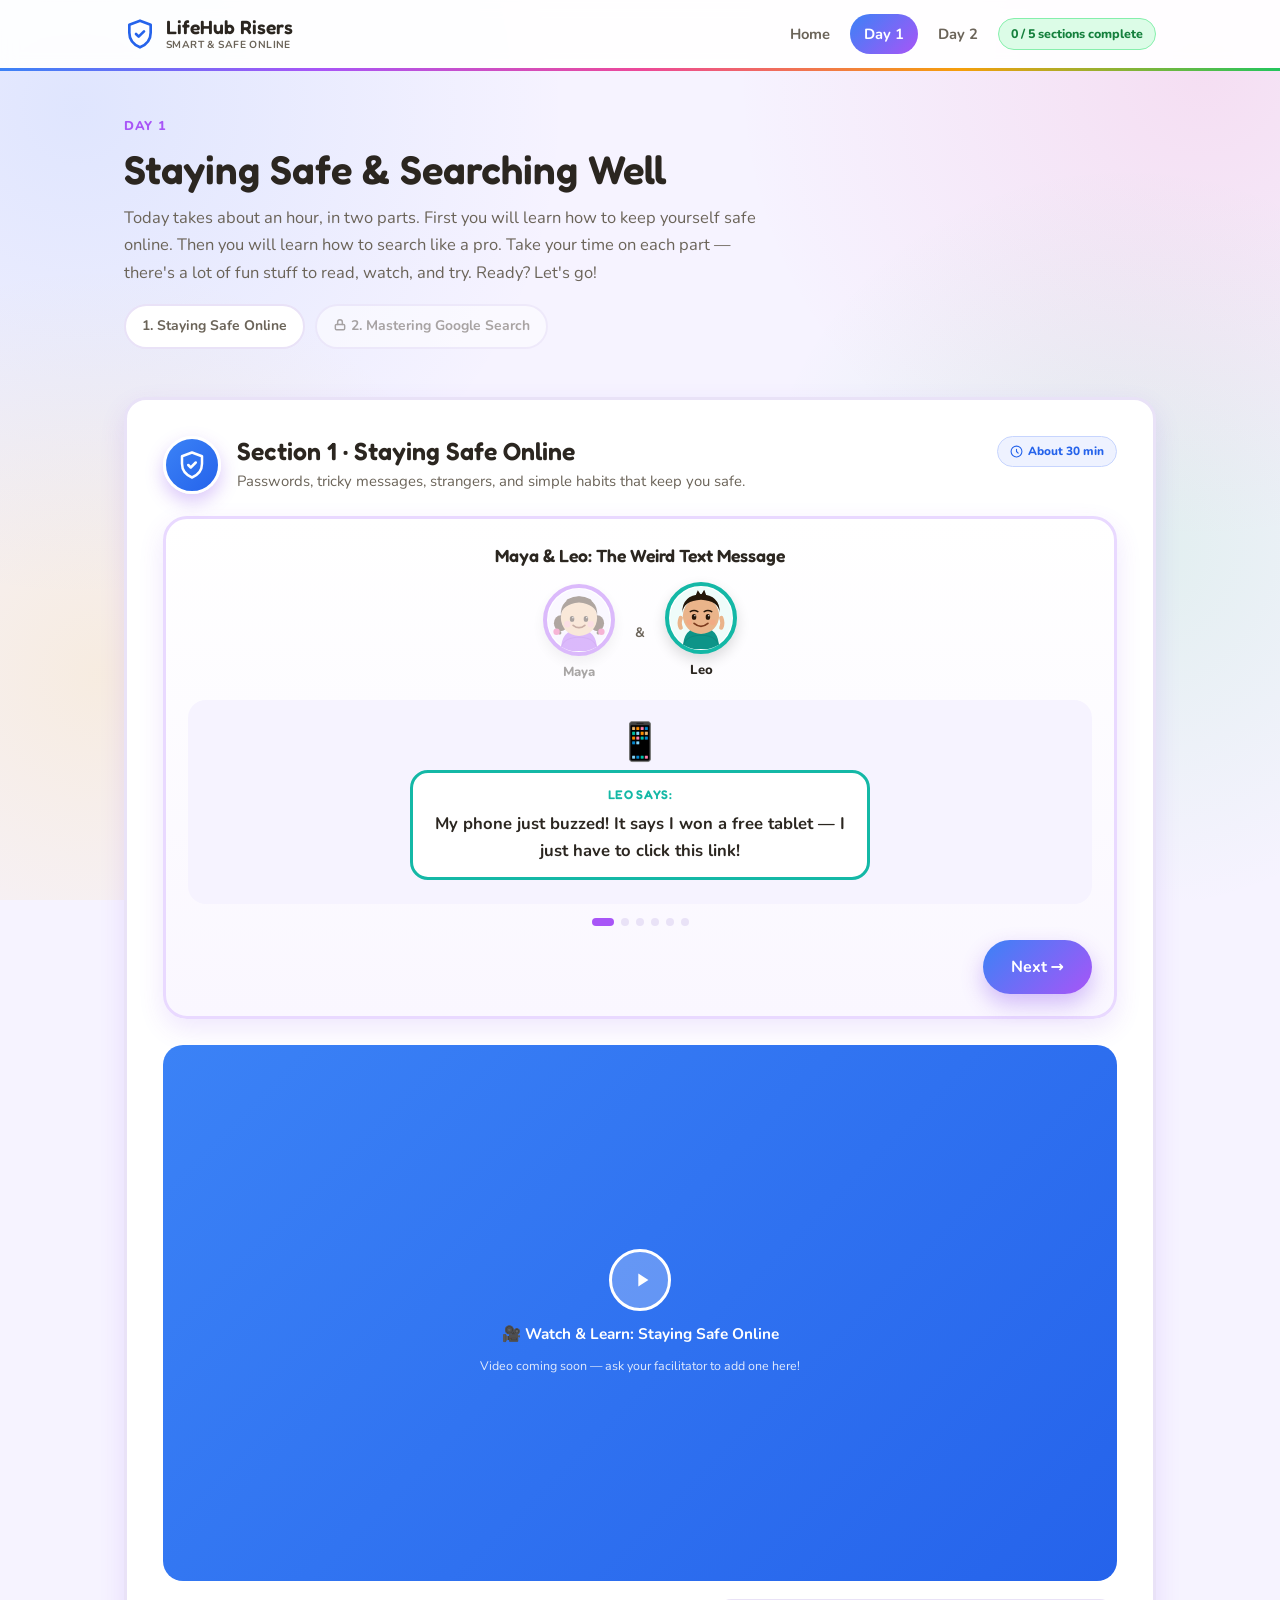
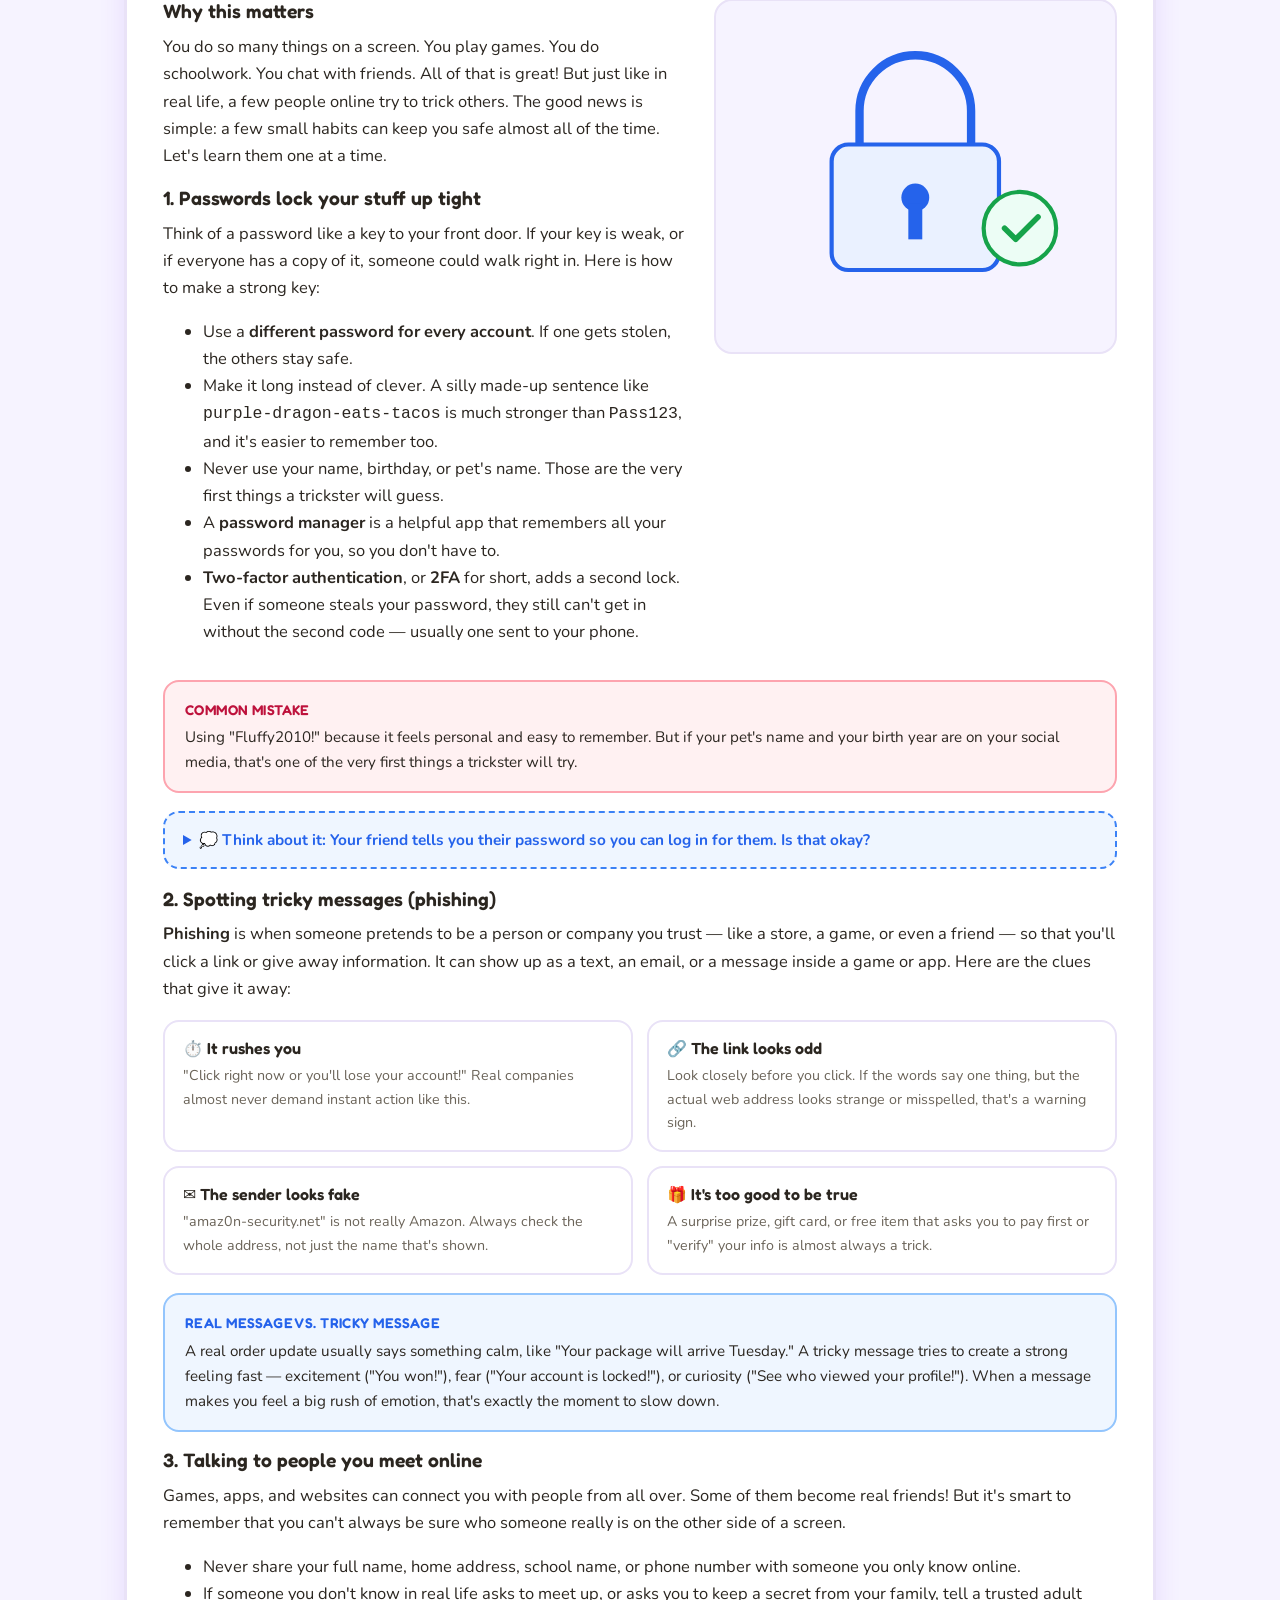
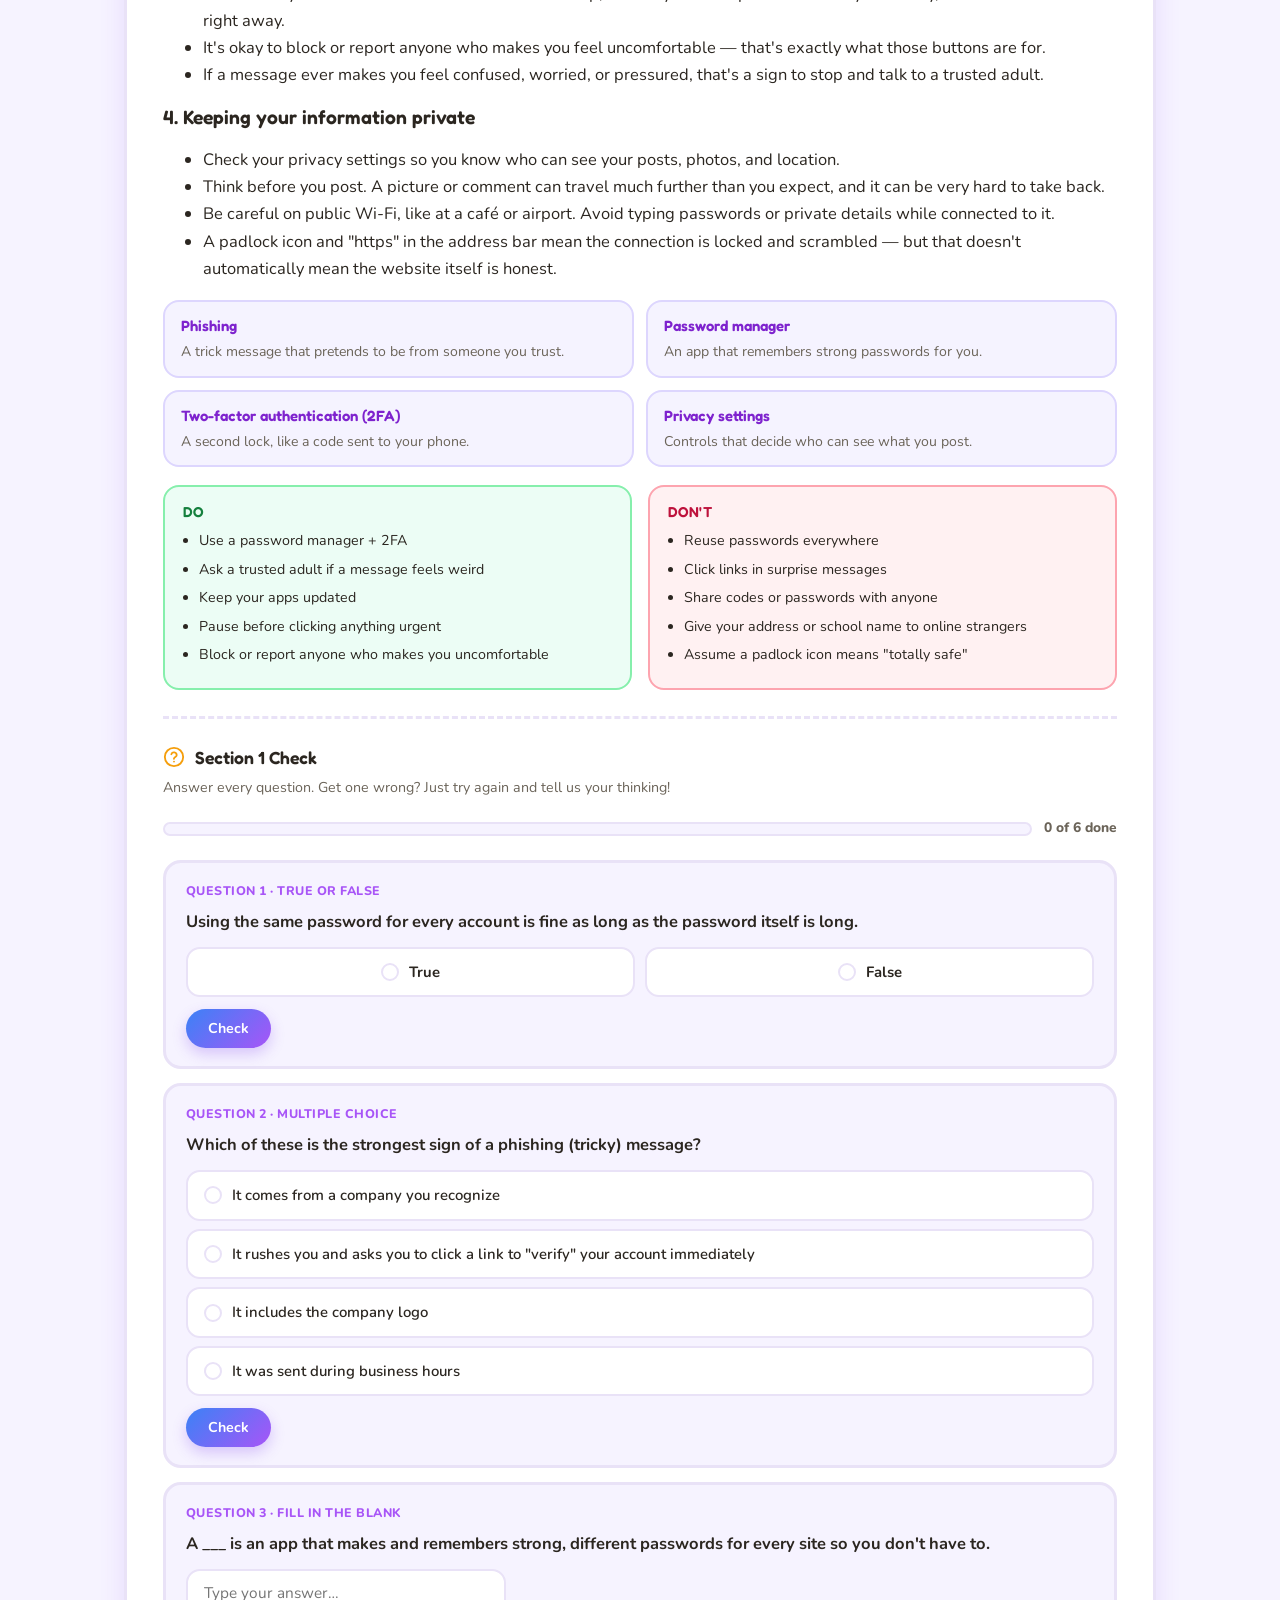
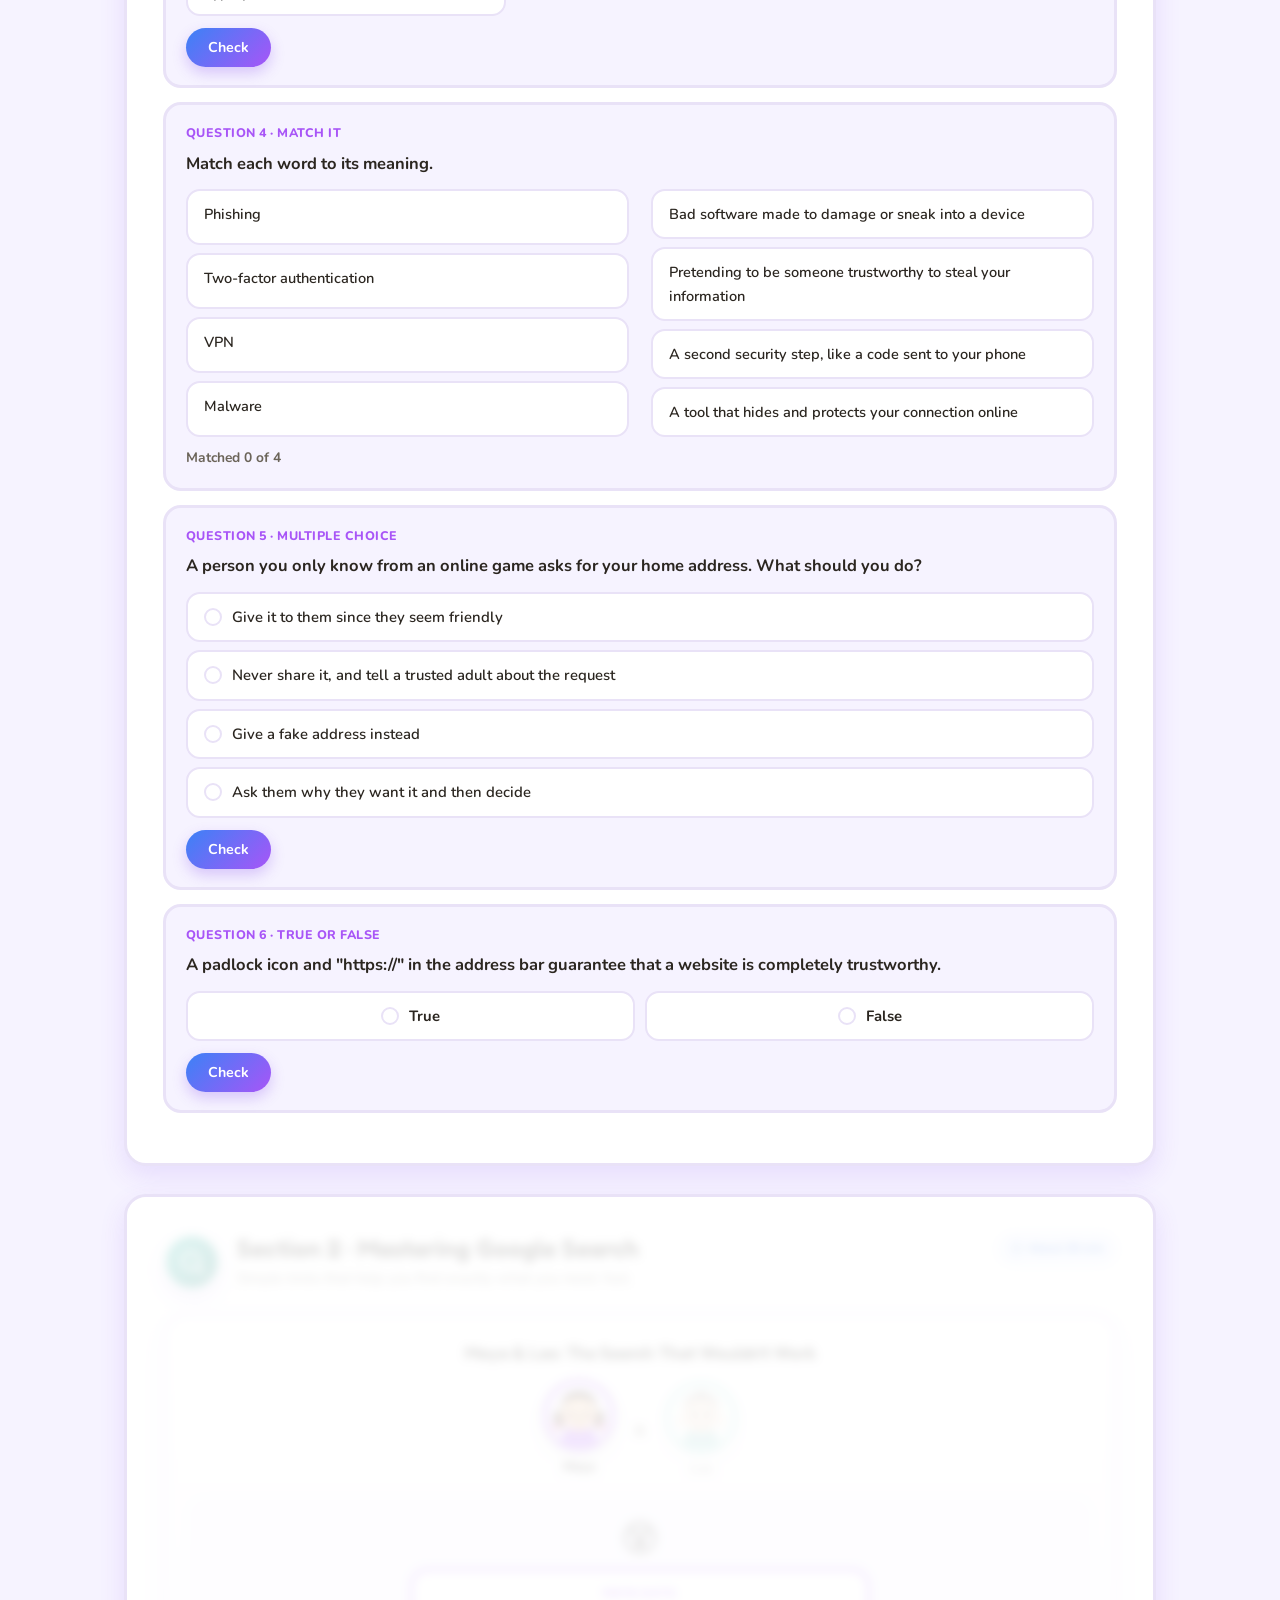
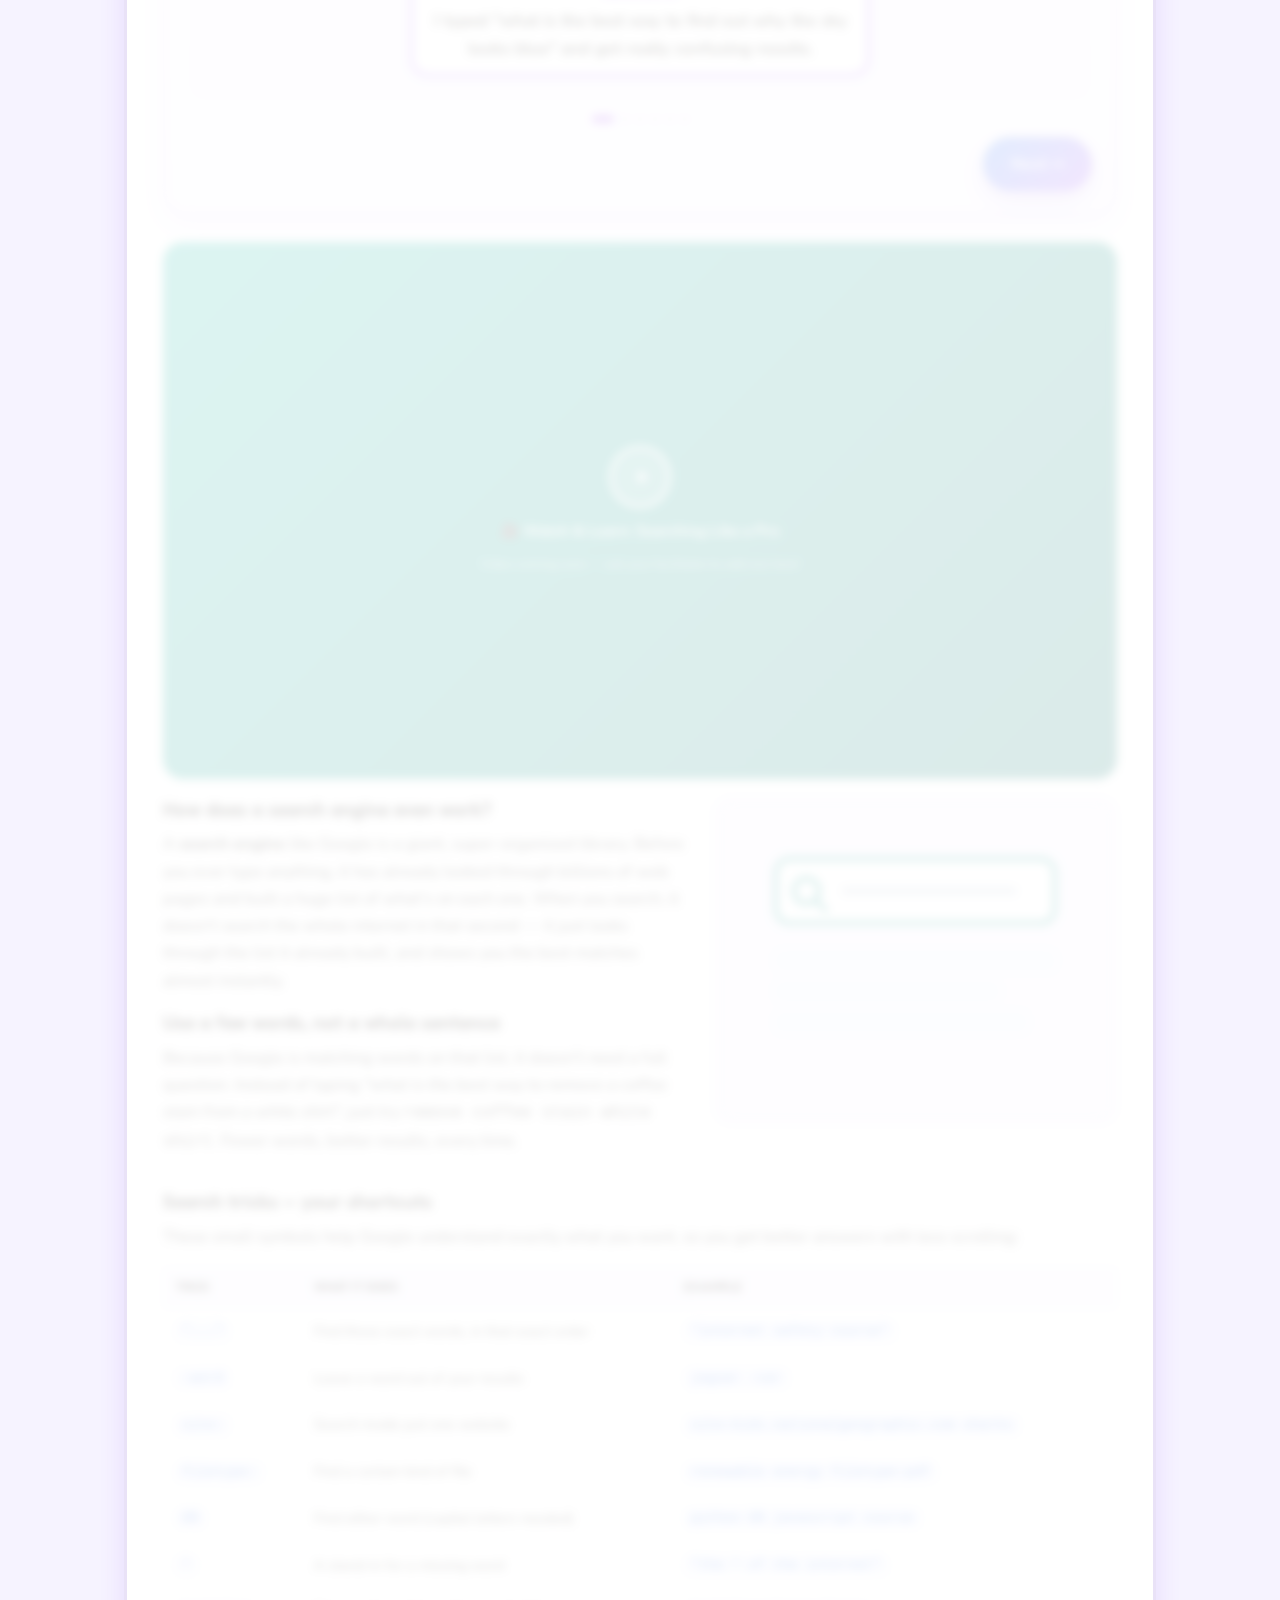
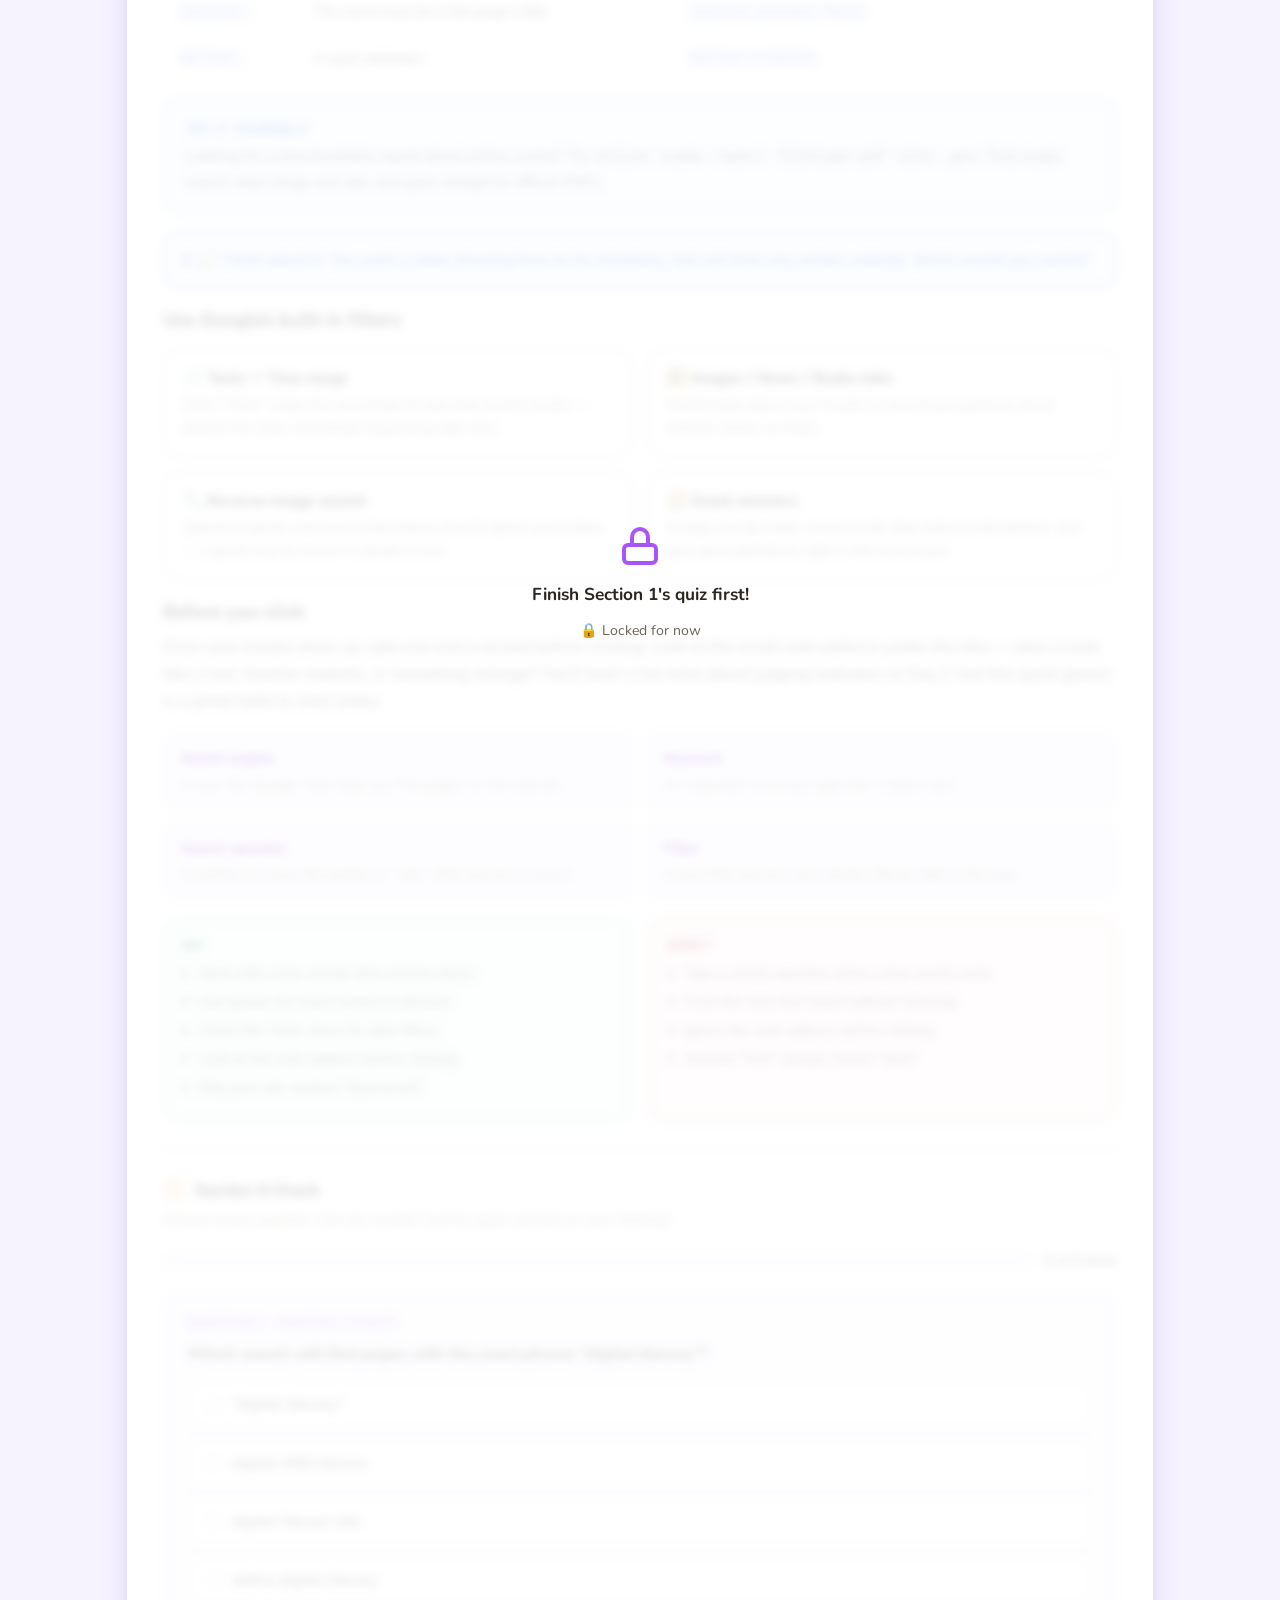
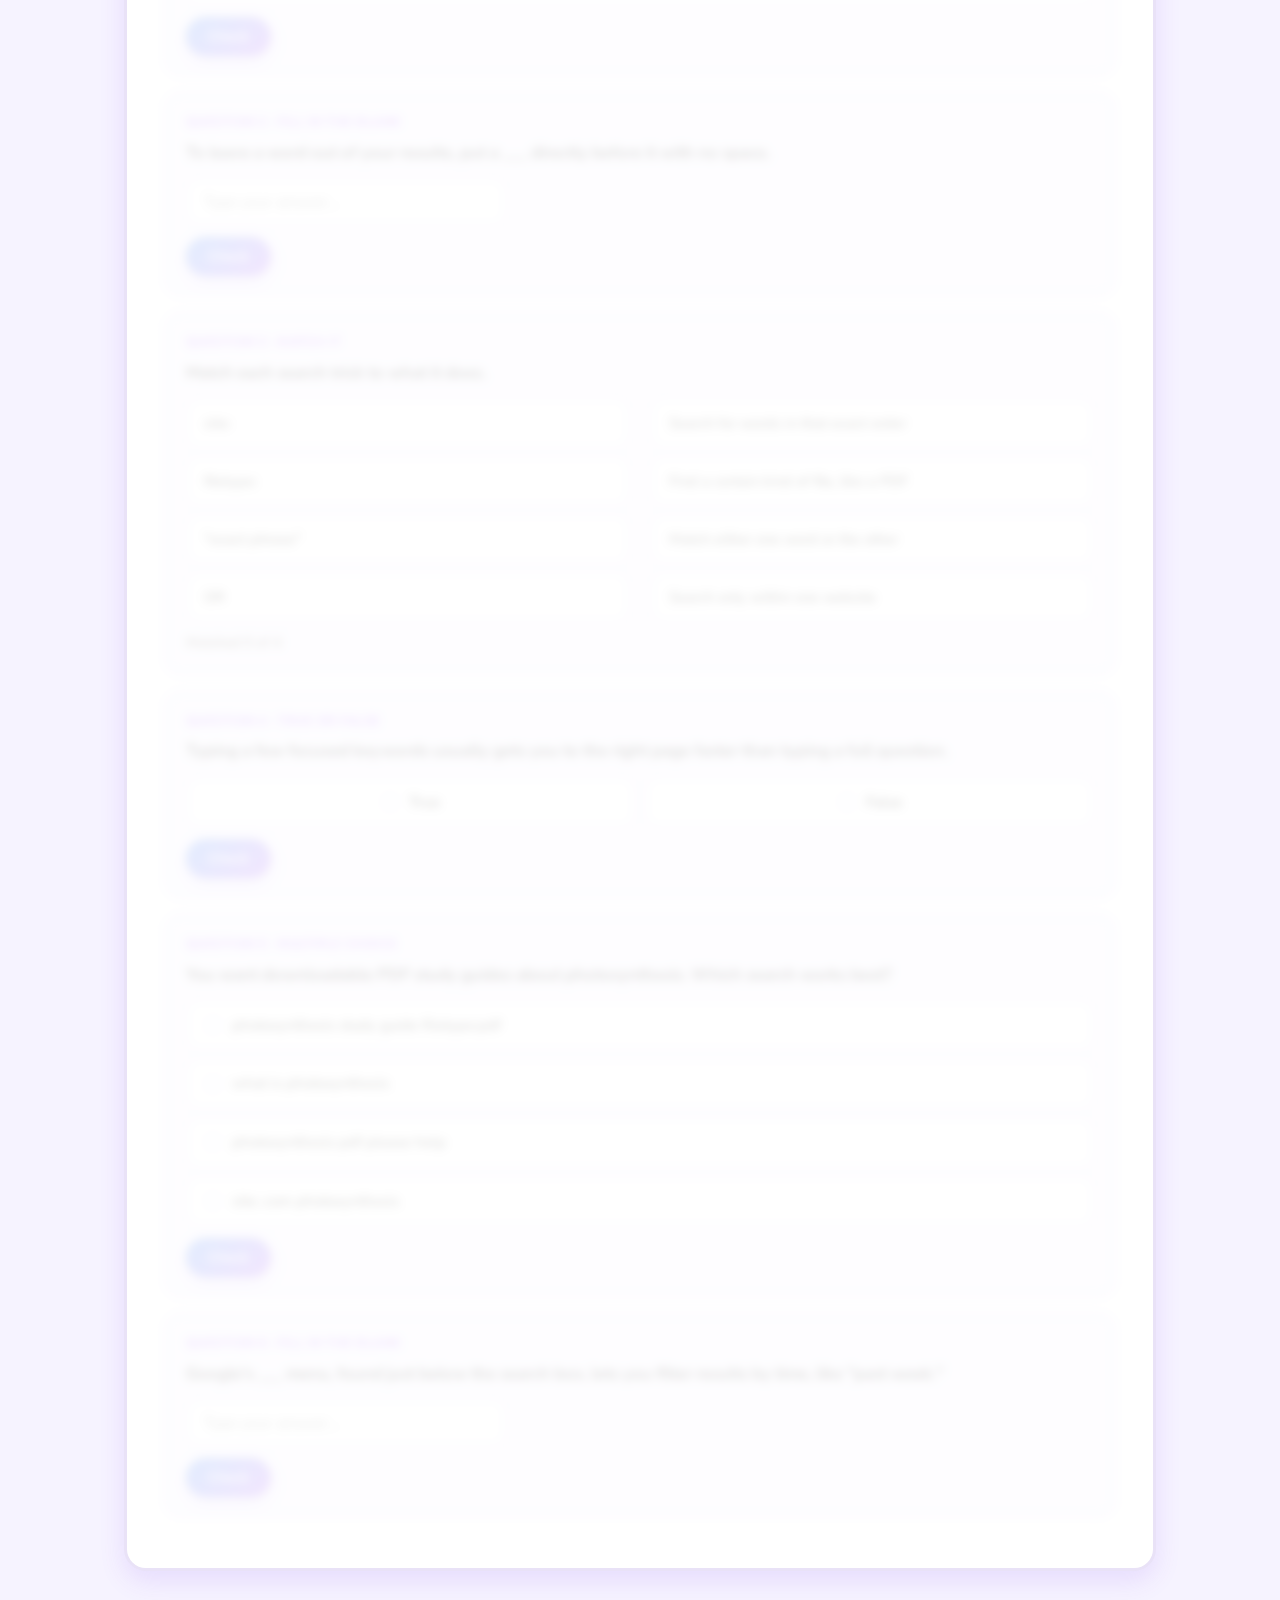
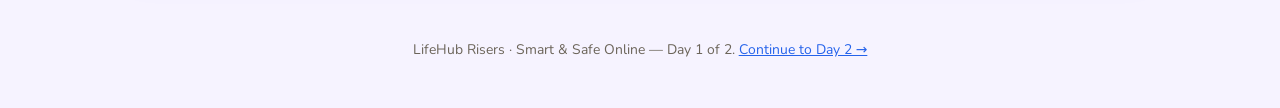
==== commit 1d570a05: "Kid-friendly visual redesign: cartoon Maya & Leo, colorful UI - Draw Maya and Leo as actual hand-cod" ====
--- a/day1.html
+++ b/day1.html
@@ -37,7 +37,7 @@
   <!-- SECTION 1 -->
   <section class="section" id="s1">
     <div class="section-head">
-      <div class="icon"><svg viewBox="0 0 24 24" fill="none" stroke="#fff" stroke-width="2" stroke-linecap="round" stroke-linejoin="round"><path d="M12 2 4 5v6c0 5 3.4 9 8 11 4.6-2 8-6 8-11V5l-8-3Z"/><path d="m9 12 2 2 4-4"/></svg></div>
+      <div class="icon" style="background:linear-gradient(135deg, var(--blue), var(--blue-dark));"><svg viewBox="0 0 24 24" fill="none" stroke="#fff" stroke-width="2" stroke-linecap="round" stroke-linejoin="round"><path d="M12 2 4 5v6c0 5 3.4 9 8 11 4.6-2 8-6 8-11V5l-8-3Z"/><path d="m9 12 2 2 4-4"/></svg></div>
       <div>
         <h2>Section 1 · Staying Safe Online</h2>
         <div class="sub">Passwords, tricky messages, strangers, and simple habits that keep you safe.</div>
@@ -179,7 +179,7 @@
       <span>🔒 Locked for now</span>
     </div>
     <div class="section-head">
-      <div class="icon"><svg viewBox="0 0 24 24" fill="none" stroke="#fff" stroke-width="2" stroke-linecap="round" stroke-linejoin="round"><circle cx="11" cy="11" r="7"/><line x1="21" y1="21" x2="16.65" y2="16.65"/></svg></div>
+      <div class="icon" style="background:linear-gradient(135deg, var(--teal), #0f766e);"><svg viewBox="0 0 24 24" fill="none" stroke="#fff" stroke-width="2" stroke-linecap="round" stroke-linejoin="round"><circle cx="11" cy="11" r="7"/><line x1="21" y1="21" x2="16.65" y2="16.65"/></svg></div>
       <div>
         <h2>Section 2 · Mastering Google Search</h2>
         <div class="sub">Simple tricks that help you find exactly what you need, fast.</div>
@@ -305,12 +305,13 @@
 </footer>
 
 <script src="js/quiz.js"></script>
+<script src="js/characters.js"></script>
 <script src="js/story.js"></script>
 <script src="js/app.js"></script>
 <script>
   const CHARS = {
-    a: { name: 'Maya', emoji: '👧', color: 'var(--purple)' },
-    b: { name: 'Leo', emoji: '👦', color: 'var(--teal)' }
+    a: { name: 'Maya', art: 'maya', color: 'var(--purple)' },
+    b: { name: 'Leo', art: 'leo', color: 'var(--teal)' }
   };
 
   mountStory('story-s1', {
--- a/css/styles.css
+++ b/css/styles.css
@@ -1,22 +1,24 @@
-@import url('https://fonts.googleapis.com/css2?family=Poppins:wght@600;700;800&family=Inter:wght@400;500;600;700&display=swap');
+@import url('https://fonts.googleapis.com/css2?family=Fredoka:wght@500;600;700&family=Nunito:wght@400;600;700;800&display=swap');
 
 :root {
-  --blue: #2563eb;
-  --blue-dark: #1d4ed8;
-  --teal: #0d9488;
+  --blue: #3b82f6;
+  --blue-dark: #2563eb;
+  --teal: #14b8a6;
   --amber: #f59e0b;
   --red: #ef4444;
-  --green: #16a34a;
-  --purple: #7c3aed;
-  --ink: #1e2430;
-  --ink-soft: #4b5566;
+  --green: #22c55e;
+  --purple: #a855f7;
+  --pink: #ec4899;
+  --yellow: #fbbf24;
+  --ink: #2b2620;
+  --ink-soft: #6b6459;
   --paper: #ffffff;
-  --paper-soft: #f4f6fb;
-  --border: #e2e7f0;
-  --shadow: 0 6px 20px rgba(30, 36, 48, 0.08);
-  --radius: 16px;
-  --font-head: 'Poppins', 'Segoe UI', system-ui, sans-serif;
-  --font-body: 'Inter', 'Segoe UI', system-ui, sans-serif;
+  --paper-soft: #f6f3ff;
+  --border: #e9e2f7;
+  --shadow: 0 10px 26px rgba(124, 58, 237, 0.12);
+  --radius: 22px;
+  --font-head: 'Fredoka', 'Segoe UI', system-ui, sans-serif;
+  --font-body: 'Nunito', 'Segoe UI', system-ui, sans-serif;
 }
 
 * { box-sizing: border-box; }
@@ -27,14 +29,23 @@
   margin: 0;
   font-family: var(--font-body);
   color: var(--ink);
-  background: var(--paper-soft);
-  line-height: 1.6;
-}
-
-h1, h2, h3, h4 { font-family: var(--font-head); line-height: 1.25; margin: 0 0 .5em; }
+  background-color: var(--paper-soft);
+  background-image:
+    radial-gradient(circle at 6% 12%, rgba(59, 130, 246, 0.12) 0, transparent 34%),
+    radial-gradient(circle at 94% 8%, rgba(236, 72, 153, 0.12) 0, transparent 32%),
+    radial-gradient(circle at 88% 60%, rgba(34, 197, 94, 0.10) 0, transparent 30%),
+    radial-gradient(circle at 8% 75%, rgba(251, 191, 36, 0.14) 0, transparent 30%),
+    radial-gradient(circle at 50% 100%, rgba(168, 85, 247, 0.10) 0, transparent 34%);
+  background-attachment: fixed;
+  line-height: 1.65;
+  font-size: 16.5px;
+}
+
+h1, h2, h3, h4 { font-family: var(--font-head); font-weight: 600; line-height: 1.25; margin: 0 0 .5em; }
 p { margin: 0 0 1em; }
-a { color: var(--blue); }
+a { color: var(--blue-dark); }
 img, svg { max-width: 100%; }
+code { font-family: 'SFMono-Regular', Menlo, Consolas, monospace; }
 
 .container { max-width: 1080px; margin: 0 auto; padding: 0 24px; }
 
@@ -42,176 +53,200 @@
 .site-header {
   position: sticky; top: 0; z-index: 50;
   background: rgba(255,255,255,.92); backdrop-filter: blur(8px);
-  border-bottom: 1px solid var(--border);
+  border-bottom: 3px solid transparent;
+  border-image: linear-gradient(90deg, var(--blue), var(--purple), var(--pink), var(--amber), var(--green)) 1;
 }
 .site-header .container { display: flex; align-items: center; justify-content: space-between; height: 68px; }
-.brand { display: flex; align-items: center; gap: 10px; font-family: var(--font-head); font-weight: 800; font-size: 1.15rem; text-decoration: none; color: var(--ink); }
+.brand { display: flex; align-items: center; gap: 10px; font-family: var(--font-head); font-weight: 600; font-size: 1.2rem; text-decoration: none; color: var(--ink); }
 .brand svg { width: 32px; height: 32px; }
 .brand-text { display: flex; flex-direction: column; line-height: 1.2; }
-.brand-text small { font-weight: 700; color: var(--ink-soft); font-size: .64rem; text-transform: uppercase; letter-spacing: .04em; }
+.brand-text small { font-weight: 700; color: var(--ink-soft); font-size: .64rem; text-transform: uppercase; letter-spacing: .04em; font-family: var(--font-body); }
 .main-nav { display: flex; gap: 6px; align-items: center; }
 .main-nav a {
-  text-decoration: none; color: var(--ink-soft); font-weight: 600; font-size: .92rem;
+  text-decoration: none; color: var(--ink-soft); font-weight: 700; font-size: .92rem;
   padding: 8px 14px; border-radius: 999px; transition: .15s;
 }
 .main-nav a:hover { background: var(--paper-soft); color: var(--ink); }
-.main-nav a.active { background: var(--blue); color: #fff; }
+.main-nav a.active { background: linear-gradient(135deg, var(--blue), var(--purple)); color: #fff; }
 .progress-pill {
-  font-size: .78rem; font-weight: 700; color: var(--teal); background: #ecfdf5;
-  border: 1px solid #a7f3d0; padding: 5px 12px; border-radius: 999px;
+  font-size: .78rem; font-weight: 800; color: #15803d; background: #dcfce7;
+  border: 1.5px solid #86efac; padding: 5px 12px; border-radius: 999px;
 }
 
 /* Hero */
-.hero { padding: 64px 0 40px; text-align: center; }
+.hero { padding: 60px 0 40px; text-align: center; }
 .hero .eyebrow {
-  display: inline-block; font-weight: 700; font-size: .8rem; letter-spacing: .06em; text-transform: uppercase;
-  color: var(--blue); background: #eaf1ff; padding: 6px 14px; border-radius: 999px; margin-bottom: 18px;
-}
-.hero h1 { font-size: clamp(2rem, 4vw, 2.8rem); max-width: 780px; margin: 0 auto .4em; }
-.hero p.lead { max-width: 640px; margin: 0 auto 28px; color: var(--ink-soft); font-size: 1.08rem; }
+  display: inline-block; font-weight: 800; font-size: .82rem; letter-spacing: .04em; text-transform: uppercase;
+  color: #fff; background: linear-gradient(135deg, var(--purple), var(--pink)); padding: 7px 16px; border-radius: 999px;
+  margin-bottom: 18px; box-shadow: 0 6px 16px rgba(168,85,247,.3);
+}
+.hero h1 { font-size: clamp(2rem, 4vw, 2.9rem); max-width: 780px; margin: 0 auto .4em; color: var(--ink); }
+.hero p.lead { max-width: 640px; margin: 0 auto 28px; color: var(--ink-soft); font-size: 1.1rem; }
 .hero-art { max-width: 620px; margin: 0 auto; }
 
 .btn {
   display: inline-flex; align-items: center; gap: 8px; text-decoration: none; font-weight: 700;
-  padding: 13px 26px; border-radius: 12px; border: none; cursor: pointer; font-size: .96rem;
+  padding: 14px 28px; border-radius: 999px; border: none; cursor: pointer; font-size: 1rem;
   font-family: var(--font-body); transition: transform .15s, box-shadow .15s;
 }
-.btn-primary { background: var(--blue); color: #fff; box-shadow: 0 8px 18px rgba(37,99,235,.28); }
-.btn-primary:hover { transform: translateY(-2px); }
-.btn-ghost { background: #fff; color: var(--ink); border: 1.5px solid var(--border); }
-.btn-ghost:hover { border-color: var(--blue); color: var(--blue); }
+.btn-primary { background: linear-gradient(135deg, var(--blue), var(--purple)); color: #fff; box-shadow: 0 10px 22px rgba(124,58,237,.32); }
+.btn-primary:hover { transform: translateY(-2px) scale(1.03); }
+.btn-primary:active { transform: scale(.97); }
+.btn-ghost { background: #fff; color: var(--ink); border: 2px solid var(--border); }
+.btn-ghost:hover { border-color: var(--purple); color: var(--purple); transform: translateY(-2px); }
 .btn-row { display: flex; gap: 12px; justify-content: center; flex-wrap: wrap; }
 
 /* Day cards on homepage */
 .day-grid { display: grid; grid-template-columns: 1fr 1fr; gap: 24px; margin: 40px 0; }
 @media (max-width: 760px) { .day-grid { grid-template-columns: 1fr; } }
 .day-card {
-  background: var(--paper); border-radius: var(--radius); border: 1px solid var(--border);
+  background: var(--paper); border-radius: var(--radius); border: 3px solid var(--border);
   box-shadow: var(--shadow); padding: 28px; text-decoration: none; color: var(--ink); display: block;
-  transition: transform .15s, box-shadow .15s;
-}
-.day-card:hover { transform: translateY(-4px); box-shadow: 0 14px 30px rgba(30,36,48,.14); }
-.day-card .tag { font-weight: 800; font-size: .78rem; letter-spacing: .05em; text-transform: uppercase; }
-.day-card.d1 .tag { color: var(--blue); }
-.day-card.d2 .tag { color: var(--purple); }
-.day-card h3 { font-size: 1.4rem; margin: 8px 0 10px; }
-.day-card ul { margin: 14px 0 0; padding-left: 1.1em; color: var(--ink-soft); font-size: .93rem; }
+  transition: transform .18s, box-shadow .18s, border-color .18s;
+}
+.day-card:hover { transform: translateY(-6px) rotate(-.4deg); box-shadow: 0 18px 34px rgba(124,58,237,.22); }
+.day-card.d1:hover { border-color: var(--blue); }
+.day-card.d2:hover { border-color: var(--purple); }
+.day-card .tag {
+  display: inline-block; font-weight: 800; font-size: .76rem; letter-spacing: .04em; text-transform: uppercase;
+  padding: 4px 12px; border-radius: 999px; color: #fff;
+}
+.day-card.d1 .tag { background: linear-gradient(135deg, var(--blue), var(--teal)); }
+.day-card.d2 .tag { background: linear-gradient(135deg, var(--purple), var(--pink)); }
+.day-card h3 { font-size: 1.4rem; margin: 12px 0 10px; }
+.day-card ul { margin: 14px 0 0; padding-left: 1.2em; color: var(--ink-soft); font-size: .95rem; }
 .day-card ul li { margin-bottom: 4px; }
-.day-card .go { margin-top: 18px; font-weight: 700; color: var(--blue); font-size: .9rem; }
+.day-card .go { margin-top: 18px; font-weight: 800; color: var(--purple); font-size: .92rem; }
 
 .mini-grid { display: grid; grid-template-columns: repeat(3, 1fr); gap: 18px; margin: 36px 0; }
 @media (max-width: 760px) { .mini-grid { grid-template-columns: 1fr; } }
-.mini-card { background: #fff; border: 1px solid var(--border); border-radius: 14px; padding: 20px; text-align: center; }
-.mini-card svg { width: 40px; height: 40px; margin-bottom: 10px; }
-.mini-card h4 { font-size: 1rem; margin-bottom: 4px; }
-.mini-card p { font-size: .87rem; color: var(--ink-soft); margin: 0; }
+.mini-card {
+  background: #fff; border: 3px solid var(--border); border-radius: 20px; padding: 22px; text-align: center;
+  transition: transform .18s, border-color .18s;
+}
+.mini-card:hover { transform: translateY(-4px); }
+.mini-card svg { width: 42px; height: 42px; margin-bottom: 10px; }
+.mini-card h4 { font-size: 1.05rem; margin-bottom: 4px; }
+.mini-card p { font-size: .89rem; color: var(--ink-soft); margin: 0; }
+
+/* Character portraits (Maya & Leo, static on homepage) */
+.char-card { background: #fff; border: 3px solid var(--border); border-radius: var(--radius); padding: 26px; text-align: center; box-shadow: var(--shadow); transition: transform .18s; }
+.char-card:hover { transform: translateY(-6px); }
+.char-portrait { width: 110px; height: 110px; margin: 0 auto 14px; border-radius: 50%; overflow: hidden; border: 4px solid #fff; box-shadow: 0 8px 20px rgba(0,0,0,.12); }
+.char-card.maya .char-portrait { box-shadow: 0 8px 20px rgba(168,85,247,.35); }
+.char-card.leo .char-portrait { box-shadow: 0 8px 20px rgba(20,184,166,.35); }
+.char-portrait svg { width: 100%; height: 100%; display: block; }
+.char-card h3 { margin: 4px 0 8px; font-size: 1.3rem; }
+.char-card p { color: var(--ink-soft); font-size: .93rem; margin: 0; }
 
 /* Section layout */
 .day-hero { padding: 40px 0 20px; }
-.day-hero .tag { font-weight: 800; font-size: .8rem; letter-spacing: .05em; text-transform: uppercase; color: var(--blue); }
-.day-hero h1 { font-size: clamp(1.8rem, 3.4vw, 2.4rem); margin: 6px 0 10px; }
+.day-hero .tag { font-weight: 800; font-size: .8rem; letter-spacing: .05em; text-transform: uppercase; color: var(--purple); }
+.day-hero h1 { font-size: clamp(1.8rem, 3.4vw, 2.5rem); margin: 6px 0 10px; }
 .toc { display: flex; gap: 10px; flex-wrap: wrap; margin-top: 18px; }
 .toc a {
-  text-decoration: none; background: #fff; border: 1px solid var(--border); color: var(--ink-soft);
-  padding: 8px 14px; border-radius: 999px; font-size: .85rem; font-weight: 600;
-}
-.toc a:hover { color: var(--blue); border-color: var(--blue); }
-.toc a.done { border-color: var(--green); color: var(--green); background: #ecfdf5; }
-.toc-check { color: var(--green); font-weight: 800; }
+  text-decoration: none; background: #fff; border: 2px solid var(--border); color: var(--ink-soft);
+  padding: 9px 16px; border-radius: 999px; font-size: .87rem; font-weight: 700; transition: .15s;
+}
+.toc a:hover { color: var(--purple); border-color: var(--purple); transform: translateY(-1px); }
+.toc a.done { border-color: var(--green); color: #15803d; background: #dcfce7; }
 
 .section {
-  background: var(--paper); border-radius: var(--radius); border: 1px solid var(--border);
+  background: var(--paper); border-radius: var(--radius); border: 3px solid var(--border);
   box-shadow: var(--shadow); margin: 28px 0; padding: 36px; scroll-margin-top: 90px;
 }
 .section-head { display: flex; align-items: flex-start; gap: 16px; margin-bottom: 22px; }
 .section-head .icon {
-  flex: none; width: 54px; height: 54px; border-radius: 14px; display: flex; align-items: center; justify-content: center;
-  background: linear-gradient(135deg, var(--blue), var(--teal));
+  flex: none; width: 58px; height: 58px; border-radius: 50%; display: flex; align-items: center; justify-content: center;
+  background: linear-gradient(135deg, var(--blue), var(--purple)); box-shadow: 0 8px 18px rgba(124,58,237,.28);
+  border: 3px solid #fff;
 }
 .section-head .icon svg { width: 30px; height: 30px; stroke: #fff; }
-.section-head h2 { margin: 0; font-size: 1.5rem; }
-.section-head .sub { color: var(--ink-soft); font-size: .92rem; margin-top: 2px; }
+.section-head h2 { margin: 0; font-size: 1.55rem; }
+.section-head .sub { color: var(--ink-soft); font-size: .93rem; margin-top: 2px; }
 
 .content-grid { display: grid; grid-template-columns: 1.3fr 1fr; gap: 28px; align-items: start; margin-bottom: 18px; }
 @media (max-width: 800px) { .content-grid { grid-template-columns: 1fr; } }
-.illus { background: var(--paper-soft); border-radius: 14px; padding: 18px; border: 1px solid var(--border); }
-
-.callout { border-radius: 12px; padding: 16px 18px; margin: 16px 0; border: 1px solid; font-size: .93rem; }
-.callout.tip { background: #ecfdf5; border-color: #a7f3d0; }
-.callout.warning { background: #fef2f2; border-color: #fecaca; }
-.callout.example { background: #eff6ff; border-color: #bfdbfe; }
-.callout strong { display: block; margin-bottom: 4px; font-family: var(--font-head); font-size: .85rem; text-transform: uppercase; letter-spacing: .03em; }
-.callout.tip strong { color: var(--green); }
-.callout.warning strong { color: var(--red); }
-.callout.example strong { color: var(--blue); }
+.illus { background: var(--paper-soft); border-radius: 18px; padding: 18px; border: 2px solid var(--border); }
+
+.callout { border-radius: 16px; padding: 16px 20px; margin: 16px 0; border: 2px solid; font-size: .95rem; }
+.callout.tip { background: #ecfdf5; border-color: #86efac; }
+.callout.warning { background: #fff1f2; border-color: #fda4af; }
+.callout.example { background: #eff6ff; border-color: #93c5fd; }
+.callout strong { display: block; margin-bottom: 4px; font-family: var(--font-head); font-weight: 600; font-size: .88rem; text-transform: uppercase; letter-spacing: .03em; }
+.callout.tip strong { color: #15803d; }
+.callout.warning strong { color: #be123c; }
+.callout.example strong { color: var(--blue-dark); }
 
 .card-grid { display: grid; grid-template-columns: repeat(2, 1fr); gap: 14px; margin: 18px 0; }
 @media (max-width: 700px) { .card-grid { grid-template-columns: 1fr; } }
-.info-card { border: 1px solid var(--border); border-radius: 12px; padding: 16px; background: #fff; }
-.info-card h4 { margin: 0 0 6px; font-size: .98rem; display: flex; align-items: center; gap: 8px; }
-.info-card p { margin: 0; font-size: .88rem; color: var(--ink-soft); }
+.info-card { border: 2px solid var(--border); border-radius: 16px; padding: 16px 18px; background: #fff; transition: transform .15s, border-color .15s; }
+.info-card:hover { transform: translateY(-3px); border-color: var(--purple); }
+.info-card h4 { margin: 0 0 6px; font-size: 1rem; display: flex; align-items: center; gap: 8px; }
+.info-card p { margin: 0; font-size: .89rem; color: var(--ink-soft); }
 
 .dodont { display: grid; grid-template-columns: 1fr 1fr; gap: 16px; margin: 18px 0; }
 @media (max-width: 700px) { .dodont { grid-template-columns: 1fr; } }
-.dodont > div { border-radius: 12px; padding: 16px 18px; }
-.dodont .do { background: #ecfdf5; border: 1px solid #a7f3d0; }
-.dodont .dont { background: #fef2f2; border: 1px solid #fecaca; }
+.dodont > div { border-radius: 16px; padding: 16px 18px; border: 2px solid; }
+.dodont .do { background: #ecfdf5; border-color: #86efac; }
+.dodont .dont { background: #fff1f2; border-color: #fda4af; }
 .dodont h4 { margin: 0 0 8px; font-size: .9rem; text-transform: uppercase; letter-spacing: .03em; }
-.dodont .do h4 { color: var(--green); }
-.dodont .dont h4 { color: var(--red); }
-.dodont ul { margin: 0; padding-left: 1.1em; font-size: .88rem; }
+.dodont .do h4 { color: #15803d; }
+.dodont .dont h4 { color: #be123c; }
+.dodont ul { margin: 0; padding-left: 1.1em; font-size: .89rem; }
 .dodont li { margin-bottom: 5px; }
 
-table.op-table { width: 100%; border-collapse: collapse; margin: 16px 0; font-size: .88rem; }
-table.op-table th, table.op-table td { text-align: left; padding: 9px 12px; border-bottom: 1px solid var(--border); }
-table.op-table th { background: var(--paper-soft); font-family: var(--font-head); font-size: .78rem; text-transform: uppercase; }
-table.op-table code { background: #eef2ff; color: var(--blue-dark); padding: 2px 6px; border-radius: 6px; font-size: .85rem; }
+table.op-table { width: 100%; border-collapse: collapse; margin: 16px 0; font-size: .89rem; }
+table.op-table th, table.op-table td { text-align: left; padding: 10px 12px; border-bottom: 2px solid var(--paper-soft); }
+table.op-table th { background: var(--paper-soft); font-family: var(--font-head); font-weight: 600; font-size: .78rem; text-transform: uppercase; }
+table.op-table code { background: #eef2ff; color: var(--blue-dark); padding: 2px 7px; border-radius: 6px; font-size: .86rem; }
 
 /* Quiz */
-.quiz-wrap { margin-top: 26px; border-top: 2px dashed var(--border); padding-top: 24px; }
-.quiz-wrap .quiz-title { display: flex; align-items: center; gap: 10px; font-family: var(--font-head); font-weight: 700; font-size: 1.05rem; margin-bottom: 4px; }
+.quiz-wrap { margin-top: 26px; border-top: 3px dashed var(--border); padding-top: 24px; }
+.quiz-wrap .quiz-title { display: flex; align-items: center; gap: 10px; font-family: var(--font-head); font-weight: 600; font-size: 1.1rem; margin-bottom: 4px; }
 .quiz-wrap .quiz-title svg { width: 22px; height: 22px; stroke: var(--amber); }
-.quiz-wrap .quiz-sub { color: var(--ink-soft); font-size: .88rem; margin-bottom: 18px; }
+.quiz-wrap .quiz-sub { color: var(--ink-soft); font-size: .89rem; margin-bottom: 18px; }
 
 .quiz-progress { display: flex; align-items: center; gap: 12px; margin-bottom: 20px; }
-.quiz-progress-bar { flex: 1; height: 12px; border-radius: 999px; background: var(--border); overflow: hidden; }
+.quiz-progress-bar { flex: 1; height: 14px; border-radius: 999px; background: var(--paper-soft); overflow: hidden; border: 2px solid var(--border); }
 .quiz-progress-fill { height: 100%; width: 0%; background: linear-gradient(90deg, var(--teal), var(--green)); transition: width .3s ease; border-radius: 999px; }
-.quiz-progress-label { font-weight: 700; font-size: .85rem; color: var(--ink-soft); white-space: nowrap; }
-
-.q-item { background: var(--paper-soft); border: 2px solid var(--border); border-radius: 12px; padding: 18px 20px; margin-bottom: 14px; transition: border-color .15s, background .15s; }
+.quiz-progress-label { font-weight: 800; font-size: .86rem; color: var(--ink-soft); white-space: nowrap; }
+
+.q-item { background: var(--paper-soft); border: 3px solid var(--border); border-radius: 18px; padding: 18px 20px; margin-bottom: 14px; transition: border-color .15s, background .15s; }
 .q-item.solved { border-color: var(--green); background: #ecfdf5; }
 .q-item.shake { animation: shake .35s; }
-.q-item .q-num { font-weight: 800; font-size: .78rem; color: var(--blue); text-transform: uppercase; letter-spacing: .04em; margin-bottom: 6px; }
-.q-item.solved .q-num { color: var(--green); }
+.q-item .q-num { font-weight: 800; font-size: .78rem; color: var(--purple); text-transform: uppercase; letter-spacing: .04em; margin-bottom: 6px; }
+.q-item.solved .q-num { color: #15803d; }
 .solved-check { font-size: .95rem; }
-.q-item .q-prompt { font-weight: 600; margin-bottom: 12px; }
+.q-item .q-prompt { font-weight: 700; margin-bottom: 12px; }
 .btn-check {
-  margin-top: 12px; background: var(--blue); color: #fff; border: none; font-weight: 700;
-  padding: 9px 20px; border-radius: 10px; cursor: pointer; font-size: .88rem; font-family: var(--font-body);
-}
-.btn-check:hover { background: var(--blue-dark); }
-.match-status { margin-top: 10px; font-weight: 700; font-size: .85rem; color: var(--ink-soft); }
+  margin-top: 12px; background: linear-gradient(135deg, var(--blue), var(--purple)); color: #fff; border: none; font-weight: 700;
+  padding: 10px 22px; border-radius: 999px; cursor: pointer; font-size: .89rem; font-family: var(--font-body);
+  box-shadow: 0 6px 14px rgba(124,58,237,.25); transition: transform .12s;
+}
+.btn-check:hover { transform: translateY(-1px); }
+.match-status { margin-top: 10px; font-weight: 700; font-size: .86rem; color: var(--ink-soft); }
 
 .reflect-box {
-  margin-top: 14px; padding: 14px 16px; border-radius: 12px; background: #fff7ed; border: 1.5px dashed var(--amber);
-}
-.reflect-label { font-weight: 700; font-size: .88rem; color: #92400e; margin-bottom: 8px; }
+  margin-top: 14px; padding: 14px 16px; border-radius: 16px; background: #fff7ed; border: 2px dashed var(--amber);
+}
+.reflect-label { font-weight: 700; font-size: .89rem; color: #92400e; margin-bottom: 8px; }
 .reflect-input {
-  width: 100%; min-height: 64px; padding: 10px 12px; border-radius: 10px; border: 1.5px solid var(--border);
-  font-family: var(--font-body); font-size: .92rem; resize: vertical; box-sizing: border-box;
+  width: 100%; min-height: 64px; padding: 10px 12px; border-radius: 12px; border: 2px solid var(--border);
+  font-family: var(--font-body); font-size: .93rem; resize: vertical; box-sizing: border-box;
 }
 .reflect-input:focus { outline: none; border-color: var(--amber); }
 .btn-reflect-submit {
   margin-top: 10px; background: var(--amber); color: #fff; border: none; font-weight: 700;
-  padding: 9px 20px; border-radius: 10px; cursor: pointer; font-size: .88rem; font-family: var(--font-body);
-}
-.btn-reflect-submit:disabled { background: #fcd9a3; cursor: not-allowed; }
+  padding: 10px 22px; border-radius: 999px; cursor: pointer; font-size: .89rem; font-family: var(--font-body);
+}
+.btn-reflect-submit:disabled { background: #fde3b8; cursor: not-allowed; }
 .q-choices { display: grid; gap: 8px; }
 .q-choice {
-  display: flex; align-items: center; gap: 10px; padding: 10px 14px; border-radius: 10px;
-  border: 1.5px solid var(--border); background: #fff; cursor: pointer; font-size: .92rem; transition: .12s;
-}
-.q-choice:hover { border-color: var(--blue); }
+  display: flex; align-items: center; gap: 10px; padding: 11px 16px; border-radius: 14px;
+  border: 2px solid var(--border); background: #fff; cursor: pointer; font-size: .93rem; font-weight: 600; transition: .12s;
+}
+.q-choice:hover { border-color: var(--blue); transform: translateX(2px); }
 .q-choice.selected { border-color: var(--blue); background: #eaf1ff; }
 .q-choice.correct { border-color: var(--green); background: #ecfdf5; }
 .q-choice.incorrect { border-color: var(--red); background: #fef2f2; }
@@ -222,7 +257,7 @@
 .tf-row .q-choice { flex: 1; justify-content: center; font-weight: 700; }
 
 .fill-row input[type=text] {
-  padding: 10px 14px; border-radius: 10px; border: 1.5px solid var(--border); font-size: .95rem;
+  padding: 11px 16px; border-radius: 14px; border: 2px solid var(--border); font-size: .96rem;
   font-family: var(--font-body); width: 100%; max-width: 320px;
 }
 .fill-row input[type=text]:focus { outline: none; border-color: var(--blue); }
@@ -231,8 +266,8 @@
 @media (max-width: 640px) { .match-cols { grid-template-columns: 1fr; } }
 .match-col { display: grid; gap: 8px; }
 .match-item {
-  padding: 10px 14px; border-radius: 10px; border: 1.5px solid var(--border); background: #fff;
-  cursor: pointer; font-size: .9rem; transition: .12s; user-select: none;
+  padding: 11px 16px; border-radius: 14px; border: 2px solid var(--border); background: #fff;
+  cursor: pointer; font-size: .91rem; font-weight: 600; transition: .12s; user-select: none;
 }
 .match-item:hover { border-color: var(--blue); }
 .match-item.selected { border-color: var(--blue); background: #eaf1ff; }
@@ -240,17 +275,21 @@
 .match-item.shake { border-color: var(--red); background: #fef2f2; animation: shake .35s; }
 @keyframes shake { 0%,100%{transform:translateX(0);} 25%{transform:translateX(-4px);} 75%{transform:translateX(4px);} }
 
-.q-feedback { margin-top: 10px; font-size: .85rem; padding: 10px 12px; border-radius: 8px; display: none; }
+.q-feedback { margin-top: 10px; font-size: .87rem; font-weight: 600; padding: 10px 14px; border-radius: 12px; display: none; }
 .q-feedback.show { display: block; }
 .q-feedback.right { background: #ecfdf5; color: #166534; }
 .q-feedback.wrong { background: #fef2f2; color: #991b1b; }
 
 .quiz-complete {
-  display: none; margin-top: 22px; text-align: center; background: #ecfdf5; border: 2px dashed var(--green);
-  border-radius: 14px; padding: 22px;
+  display: none; position: relative; margin-top: 22px; text-align: center; background: #ecfdf5; border: 3px dashed var(--green);
+  border-radius: 20px; padding: 26px; overflow: hidden;
 }
 .quiz-complete.show { display: block; animation: pop .3s ease; }
-.quiz-complete-msg { font-family: var(--font-head); font-weight: 700; font-size: 1.1rem; color: #166534; margin-bottom: 14px; }
+.quiz-complete::before {
+  content: '🎉 ✨ 🎊 ⭐ 🎉'; position: absolute; top: 8px; left: 0; right: 0; text-align: center;
+  font-size: 1.1rem; letter-spacing: 14px; opacity: .5;
+}
+.quiz-complete-msg { font-family: var(--font-head); font-weight: 600; font-size: 1.15rem; color: #166534; margin: 20px 0 14px; }
 @keyframes pop { 0% { transform: scale(.9); opacity: 0; } 100% { transform: scale(1); opacity: 1; } }
 
 /* Section locking */
@@ -258,20 +297,20 @@
 .section.locked > *:not(.lock-overlay) { filter: blur(5px); pointer-events: none; user-select: none; }
 .lock-overlay {
   display: none; position: absolute; inset: 0; z-index: 5; border-radius: var(--radius);
-  background: rgba(255,255,255,.82); flex-direction: column; align-items: center; justify-content: center;
+  background: rgba(255,255,255,.85); flex-direction: column; align-items: center; justify-content: center;
   text-align: center; padding: 24px; gap: 10px;
 }
 .section.locked .lock-overlay { display: flex; }
-.lock-overlay svg { width: 46px; height: 46px; stroke: var(--amber); }
-.lock-overlay p { margin: 0; font-weight: 700; color: var(--ink); font-size: 1.05rem; max-width: 320px; }
+.lock-overlay svg { width: 48px; height: 48px; stroke: var(--purple); }
+.lock-overlay p { margin: 0; font-weight: 700; color: var(--ink); font-size: 1.08rem; max-width: 320px; }
 .lock-overlay span { color: var(--ink-soft); font-size: .88rem; }
 
 .toc a.locked { opacity: .55; cursor: not-allowed; }
-.toc a.locked:hover { color: var(--ink-soft); border-color: var(--border); }
+.toc a.locked:hover { color: var(--ink-soft); border-color: var(--border); transform: none; }
 
 .day-lock-banner {
-  display: none; align-items: center; gap: 16px; background: #fff7ed; border: 2px dashed #f59e0b;
-  border-radius: 14px; padding: 18px 22px; margin: 0 0 28px;
+  display: none; align-items: center; gap: 16px; background: #fff7ed; border: 3px dashed var(--amber);
+  border-radius: 20px; padding: 18px 22px; margin: 0 0 28px;
 }
 .day-lock-banner svg { width: 34px; height: 34px; stroke: #b45309; flex: none; }
 .day-lock-banner strong { display: block; color: #92400e; font-size: 1.02rem; }
@@ -279,54 +318,65 @@
 .day-lock-banner a { color: #92400e; font-weight: 700; }
 
 /* Footer */
-.site-footer { text-align: center; padding: 40px 24px 60px; color: var(--ink-soft); font-size: .85rem; }
+.site-footer { text-align: center; padding: 40px 24px 60px; color: var(--ink-soft); font-size: .87rem; }
 
 .badge {
-  display: inline-flex; align-items: center; gap: 6px; font-size: .75rem; font-weight: 700; padding: 4px 10px;
-  border-radius: 999px; background: #fff7ed; color: #b45309; border: 1px solid #fde68a;
+  display: inline-flex; align-items: center; gap: 6px; font-size: .76rem; font-weight: 700; padding: 5px 12px;
+  border-radius: 999px; background: #fff7ed; color: #b45309; border: 2px solid #fde68a;
 }
 
 .time-badge {
-  display: inline-flex; align-items: center; gap: 5px; font-size: .74rem; font-weight: 700; padding: 4px 10px;
+  display: inline-flex; align-items: center; gap: 5px; font-size: .74rem; font-weight: 800; padding: 5px 12px;
   border-radius: 999px; background: #eef2ff; color: var(--blue-dark); white-space: nowrap; margin-left: auto;
+  border: 1.5px solid #c7d5fe;
 }
 .time-badge svg { width: 13px; height: 13px; }
 
 /* Interactive story: Maya & Leo */
-.story-card { background: #fff; border: 1.5px solid var(--border); border-radius: 16px; padding: 22px; margin: 18px 0 26px; box-shadow: var(--shadow); }
-.story-title { font-family: var(--font-head); font-weight: 700; font-size: 1.05rem; margin-bottom: 14px; }
-.story-chars { display: flex; align-items: center; justify-content: center; gap: 16px; margin-bottom: 16px; }
-.story-chip { display: flex; flex-direction: column; align-items: center; gap: 6px; opacity: .45; transition: opacity .2s, transform .2s; }
+.story-card {
+  background: linear-gradient(180deg, #fff 0%, #faf7ff 100%); border: 3px solid #e9d9ff; border-radius: 24px;
+  padding: 22px; margin: 18px 0 26px; box-shadow: var(--shadow);
+}
+.story-title { font-family: var(--font-head); font-weight: 600; font-size: 1.1rem; margin-bottom: 14px; text-align: center; }
+.story-chars { display: flex; align-items: center; justify-content: center; gap: 20px; margin-bottom: 16px; }
+.story-chip { display: flex; flex-direction: column; align-items: center; gap: 6px; opacity: .4; transition: opacity .2s, transform .2s; }
 .story-chip.active { opacity: 1; transform: translateY(-2px); }
-.story-chip-avatar { width: 50px; height: 50px; border-radius: 50%; display: flex; align-items: center; justify-content: center; font-size: 1.5rem; color: #fff; }
-.story-chip-name { font-weight: 700; font-size: .8rem; }
+.story-chip-avatar {
+  width: 72px; height: 72px; border-radius: 50%; overflow: hidden; border: 4px solid; background: #fff;
+  box-shadow: 0 6px 14px rgba(0,0,0,.14);
+}
+.story-chip.active .story-chip-avatar { animation: bob 1.6s ease-in-out infinite; }
+@keyframes bob { 0%, 100% { transform: translateY(0); } 50% { transform: translateY(-4px); } }
+.story-chip-avatar svg { width: 100%; height: 100%; display: block; }
+.story-chip-name { font-weight: 800; font-size: .82rem; }
 .story-chip-vs { font-weight: 700; color: var(--ink-soft); font-size: .85rem; }
-.story-scene { background: var(--paper-soft); border-radius: 14px; padding: 24px 20px; text-align: center; min-height: 130px; display: flex; flex-direction: column; align-items: center; justify-content: center; gap: 10px; }
+.story-scene { background: var(--paper-soft); border-radius: 18px; padding: 24px 20px; text-align: center; min-height: 130px; display: flex; flex-direction: column; align-items: center; justify-content: center; gap: 10px; }
 .story-emoji { font-size: 2.3rem; line-height: 1; }
-.story-bubble { background: #fff; border: 2px solid var(--border); border-radius: 14px; padding: 12px 18px; max-width: 460px; }
-.story-speaker { font-family: var(--font-head); font-weight: 700; font-size: .78rem; text-transform: uppercase; letter-spacing: .03em; margin-bottom: 4px; }
-.story-text { font-size: 1.02rem; font-weight: 600; }
+.story-bubble { background: #fff; border: 3px solid var(--border); border-radius: 18px; padding: 12px 18px; max-width: 460px; }
+.story-speaker { font-family: var(--font-head); font-weight: 600; font-size: .78rem; text-transform: uppercase; letter-spacing: .03em; margin-bottom: 4px; }
+.story-text { font-size: 1.04rem; font-weight: 700; }
 .story-dots { display: flex; justify-content: center; gap: 7px; margin: 14px 0; }
 .story-dot { width: 8px; height: 8px; border-radius: 50%; background: var(--border); }
-.story-dot.active { background: var(--blue); width: 22px; border-radius: 999px; transition: .2s; }
+.story-dot.active { background: var(--purple); width: 22px; border-radius: 999px; transition: .2s; }
 .story-nav { display: flex; justify-content: space-between; gap: 10px; }
 
 /* Glossary / new words */
 .glossary { display: grid; grid-template-columns: repeat(2, 1fr); gap: 12px; margin: 18px 0; }
 @media (max-width: 700px) { .glossary { grid-template-columns: 1fr; } }
-.glossary-item { background: #f5f3ff; border: 1px solid #ddd6fe; border-radius: 12px; padding: 12px 16px; }
-.glossary-item .word { font-family: var(--font-head); font-weight: 700; color: #6d28d9; font-size: .92rem; }
-.glossary-item .def { font-size: .87rem; color: var(--ink-soft); margin-top: 2px; }
+.glossary-item { background: #f5f3ff; border: 2px solid #ddd6fe; border-radius: 16px; padding: 12px 16px; }
+.glossary-item .word { font-family: var(--font-head); font-weight: 600; color: #7e22ce; font-size: .93rem; }
+.glossary-item .def { font-size: .88rem; color: var(--ink-soft); margin-top: 2px; }
 
 /* Think about it (native disclosure) */
-.think-box { background: #eff6ff; border: 1.5px dashed var(--blue); border-radius: 12px; padding: 14px 18px; margin: 18px 0; }
-.think-box summary { font-weight: 700; cursor: pointer; font-size: .95rem; color: var(--blue-dark); }
+.think-box { background: #eff6ff; border: 2px dashed var(--blue); border-radius: 16px; padding: 14px 18px; margin: 18px 0; }
+.think-box summary { font-weight: 700; cursor: pointer; font-size: .96rem; color: var(--blue-dark); }
 .think-box[open] summary { margin-bottom: 8px; }
-.think-box .answer { font-size: .92rem; color: var(--ink); }
+.think-box .answer { font-size: .93rem; color: var(--ink); }
 
 /* Video placeholder */
-.video-slot { position: relative; border-radius: 14px; overflow: hidden; margin: 18px 0; aspect-ratio: 16/9; display: flex; align-items: center; justify-content: center; flex-direction: column; gap: 10px; color: #fff; text-align: center; padding: 20px; }
-.video-slot .play-btn { width: 58px; height: 58px; border-radius: 50%; background: rgba(255,255,255,.22); border: 2px solid #fff; display: flex; align-items: center; justify-content: center; }
+.video-slot { position: relative; border-radius: 20px; overflow: hidden; margin: 18px 0; aspect-ratio: 16/9; display: flex; align-items: center; justify-content: center; flex-direction: column; gap: 10px; color: #fff; text-align: center; padding: 20px; }
+.video-slot .play-btn { width: 62px; height: 62px; border-radius: 50%; background: rgba(255,255,255,.25); border: 3px solid #fff; display: flex; align-items: center; justify-content: center; transition: transform .15s; }
+.video-slot:hover .play-btn { transform: scale(1.08); }
 .video-slot .play-btn svg { width: 22px; height: 22px; fill: #fff; margin-left: 3px; }
-.video-slot .video-caption { font-weight: 700; font-size: .95rem; }
+.video-slot .video-caption { font-weight: 700; font-size: .96rem; }
 .video-slot .video-note { font-size: .78rem; opacity: .85; }
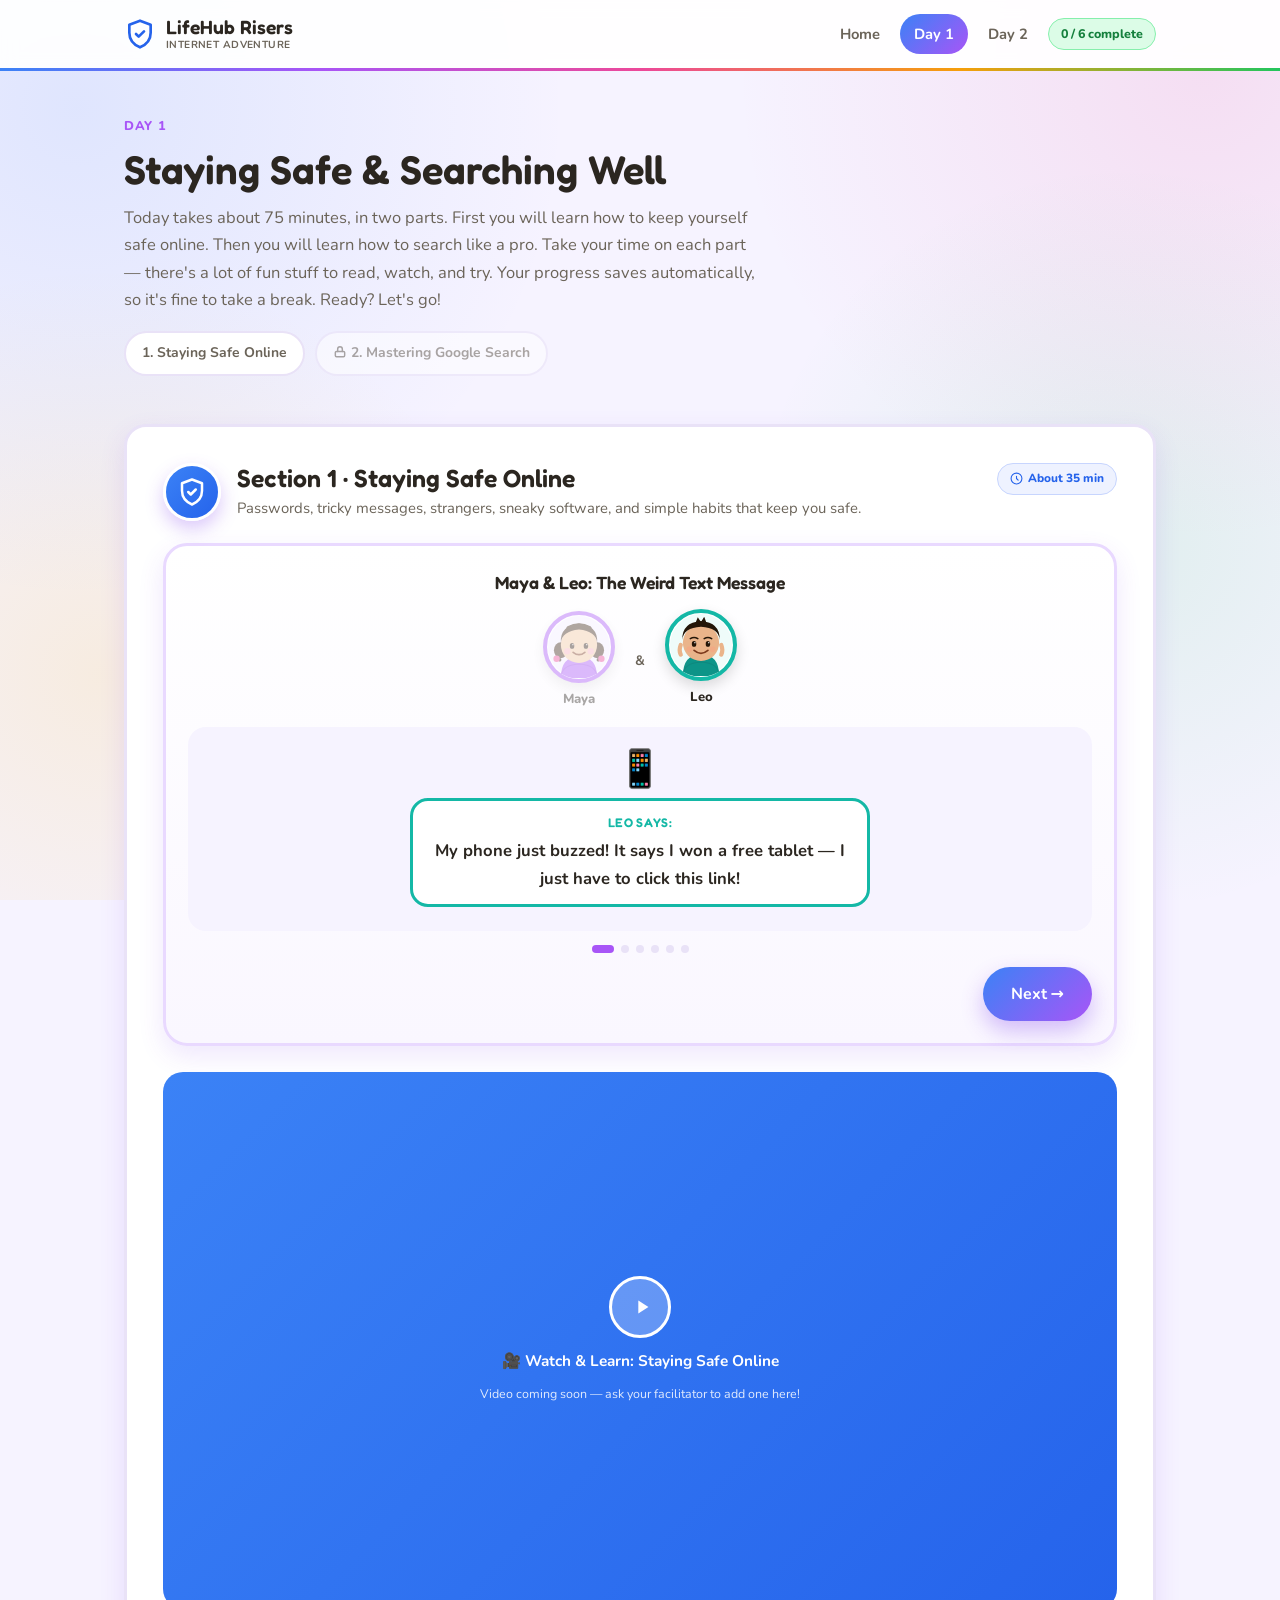
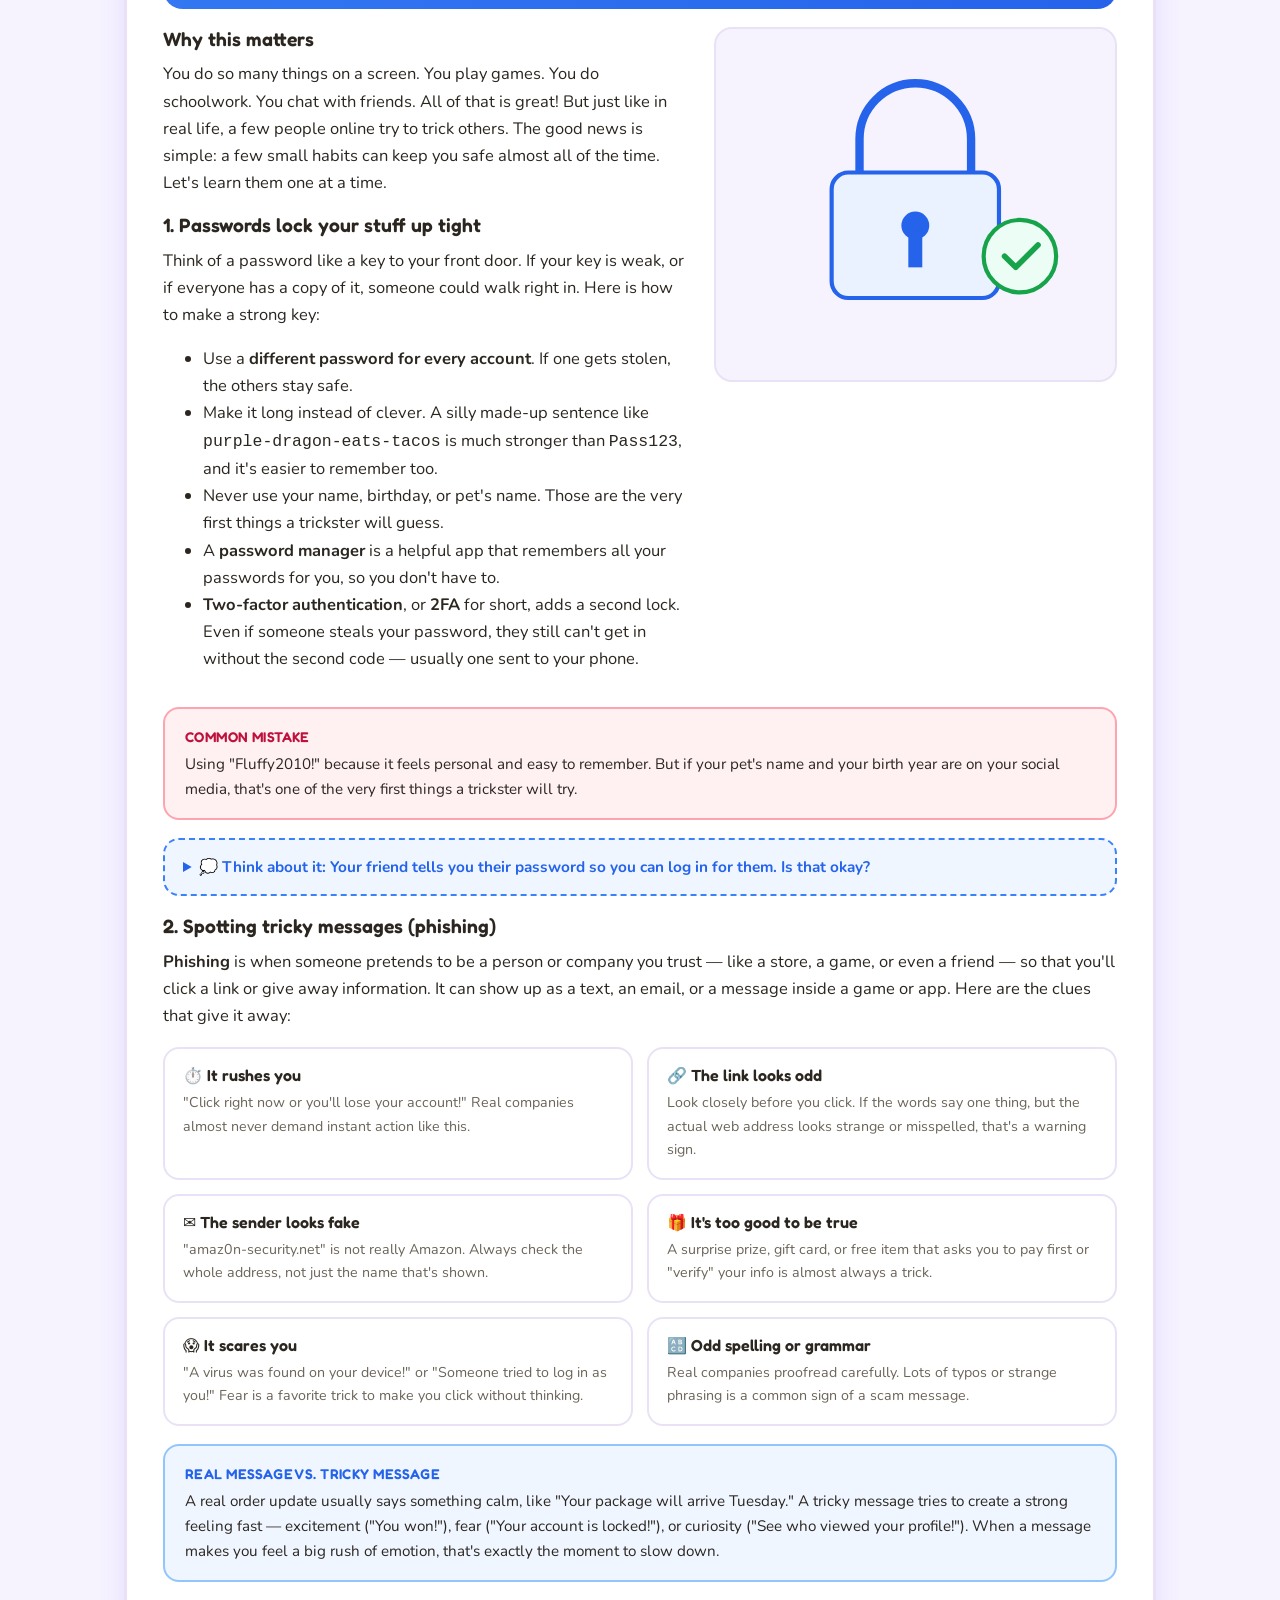
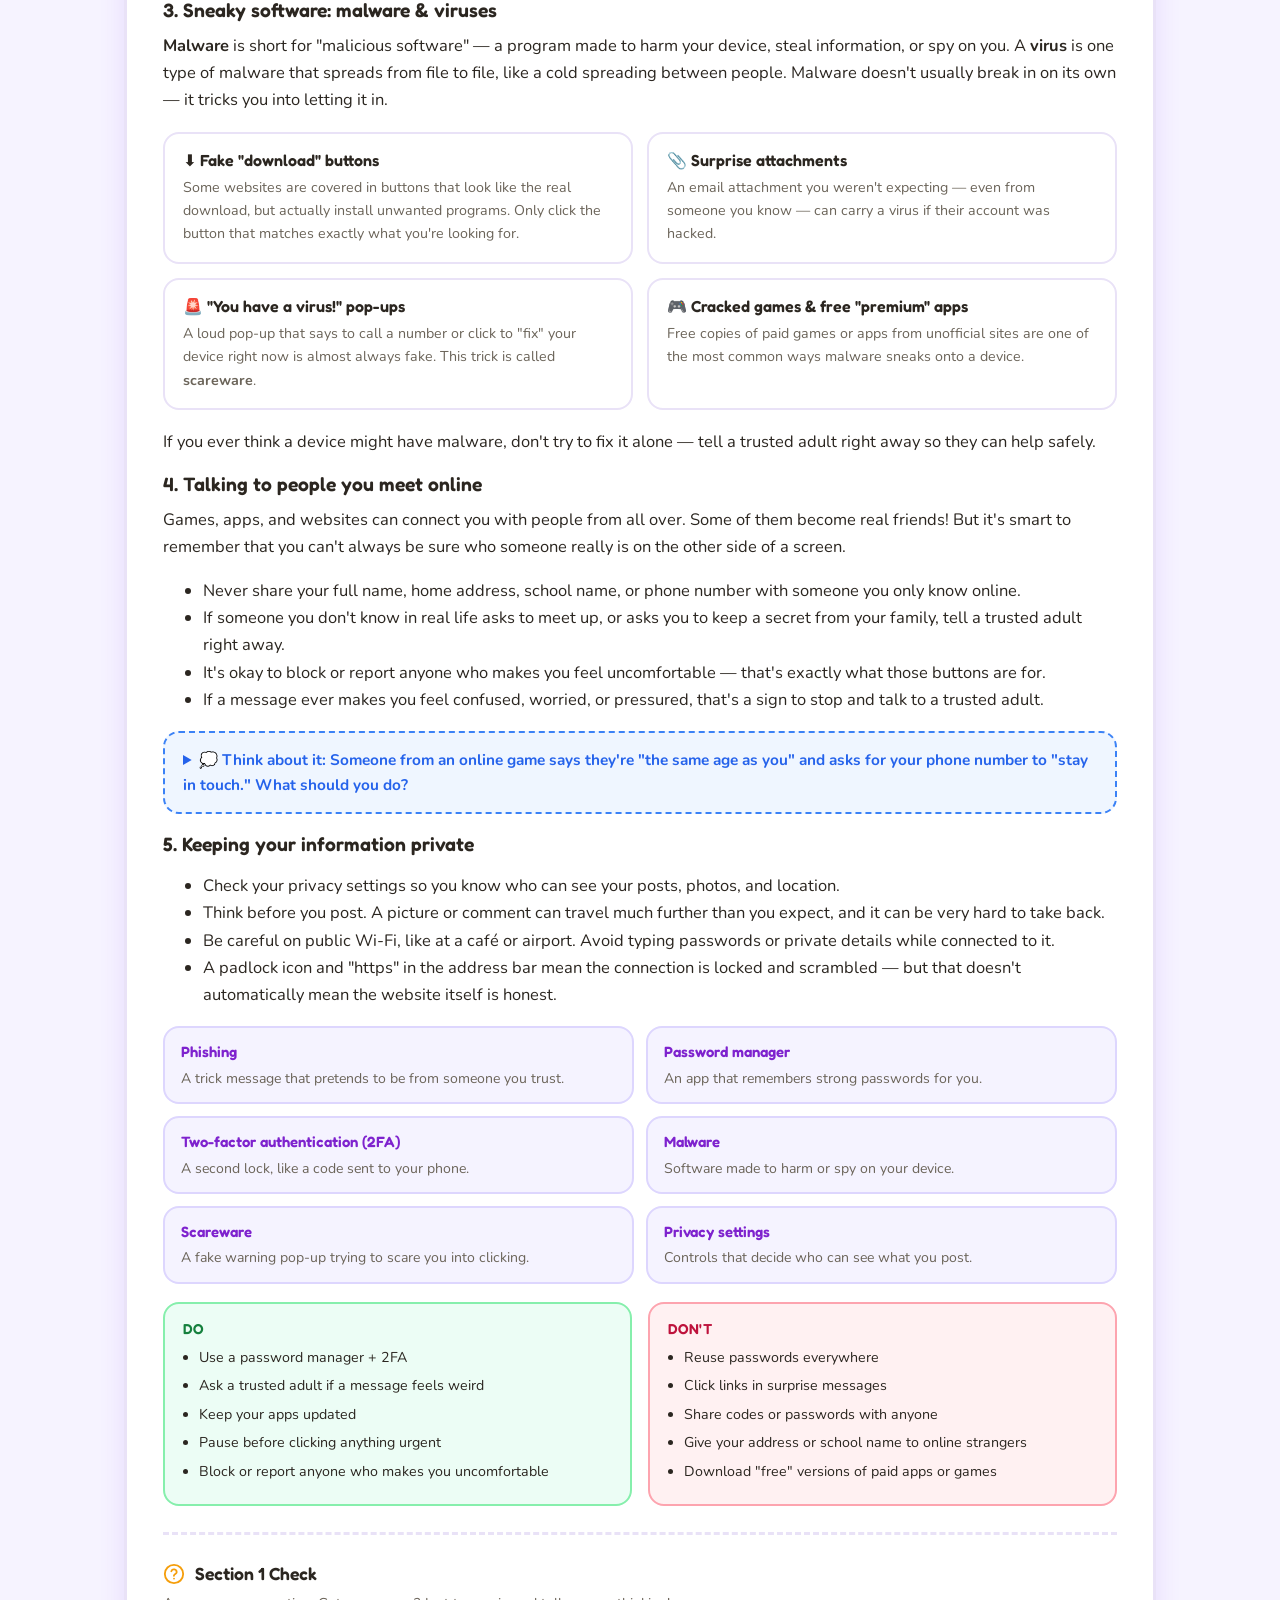
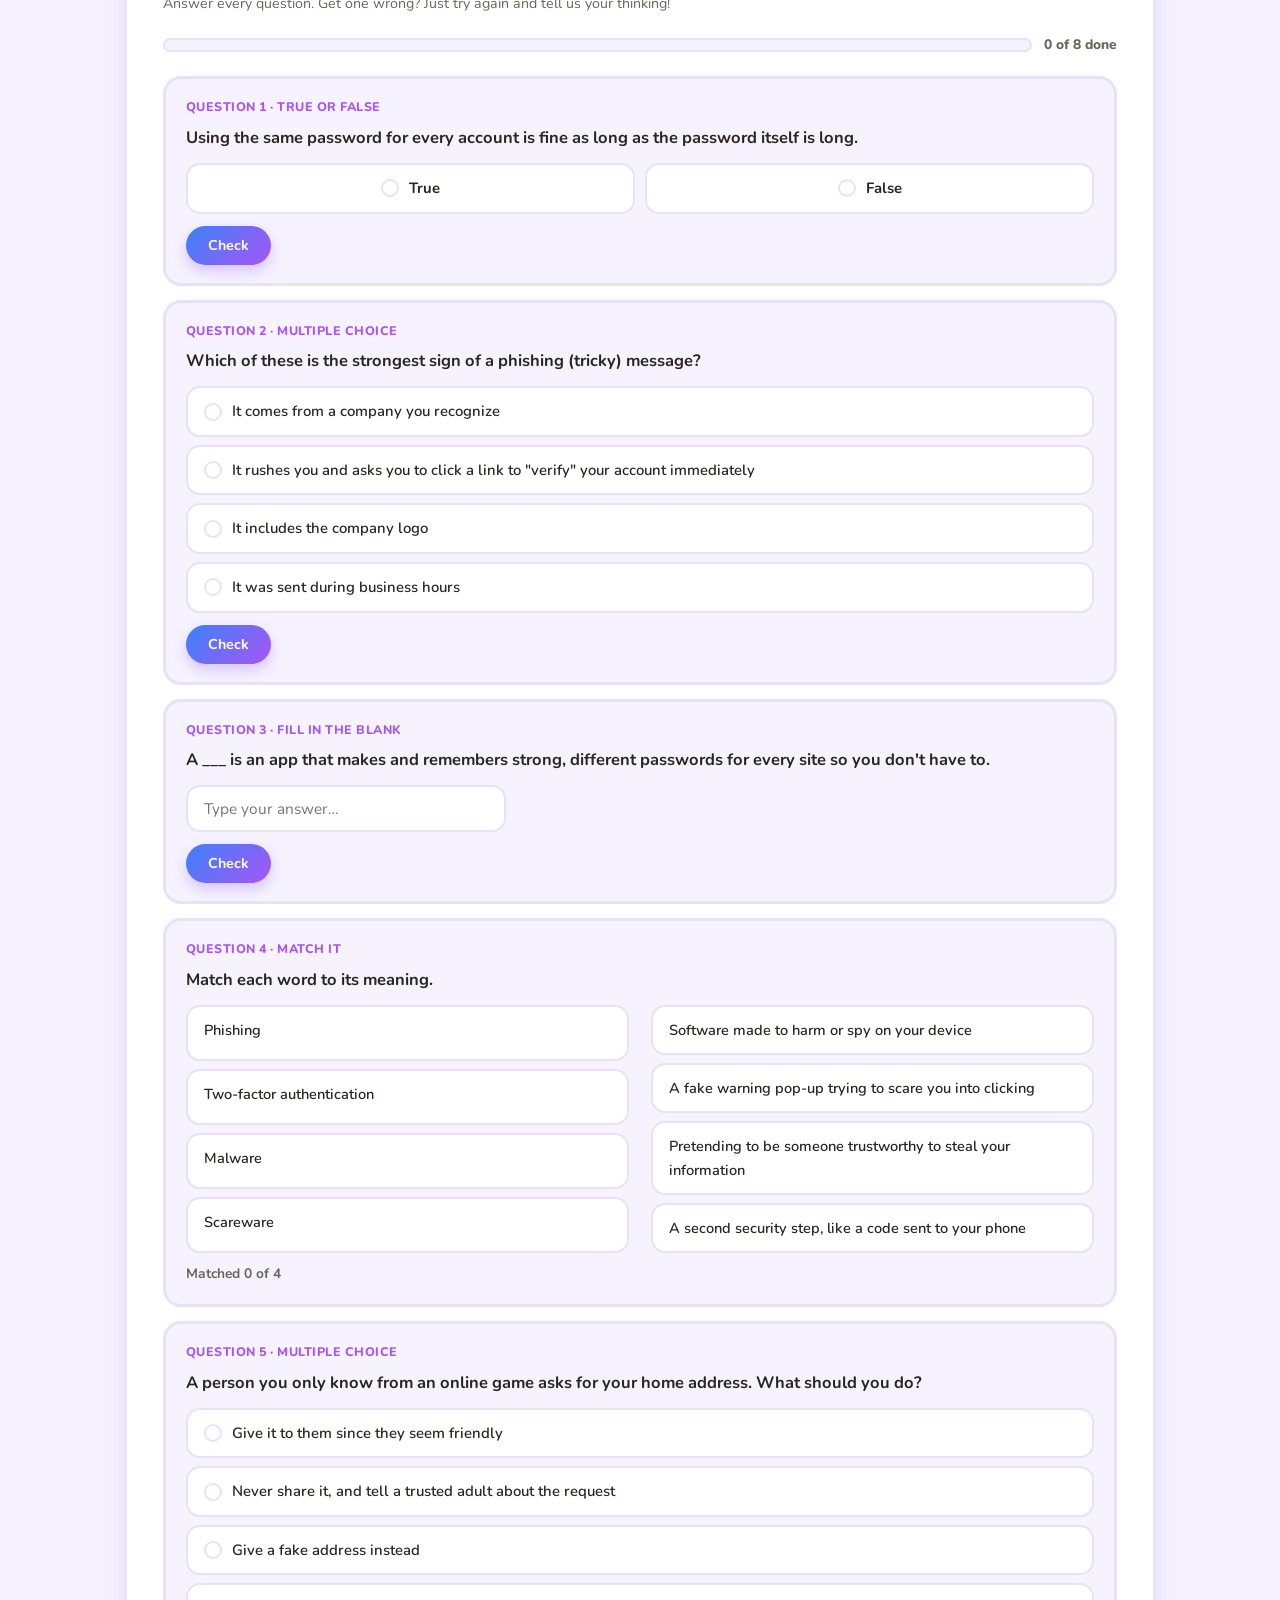
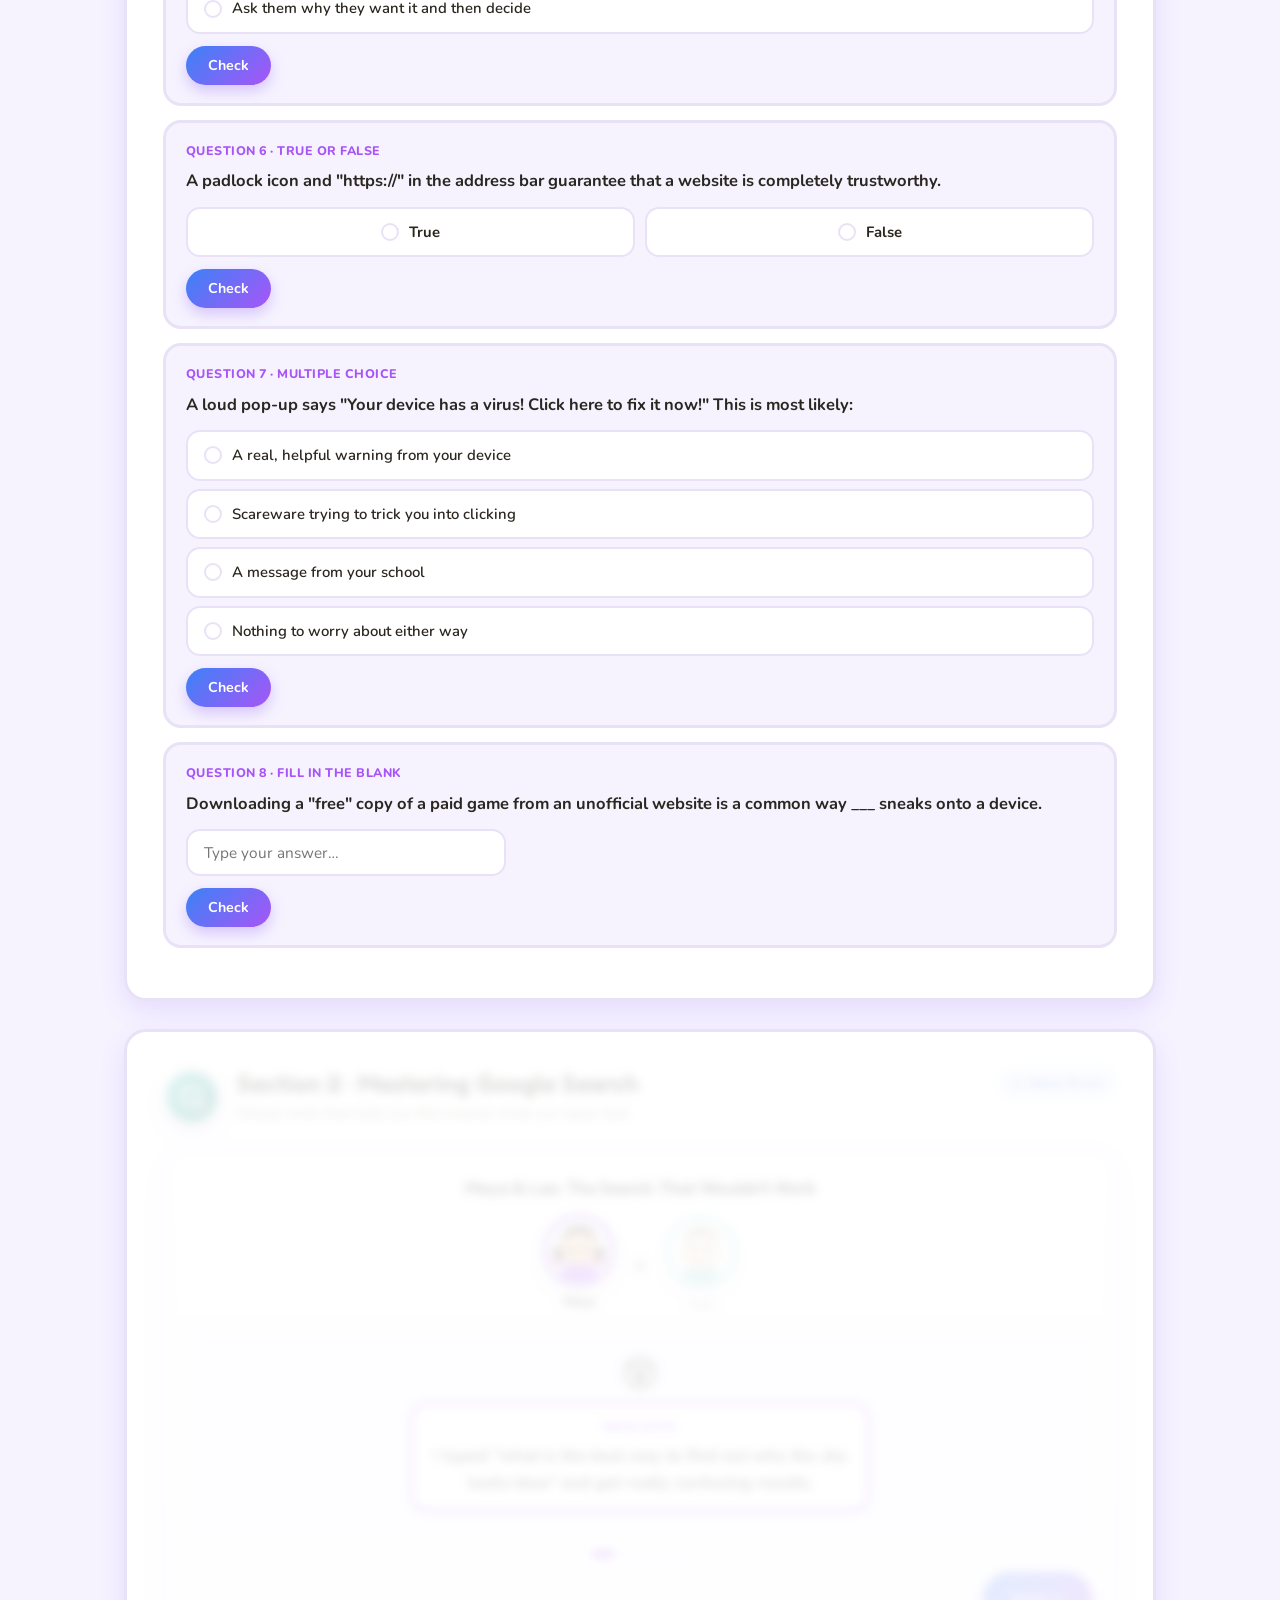
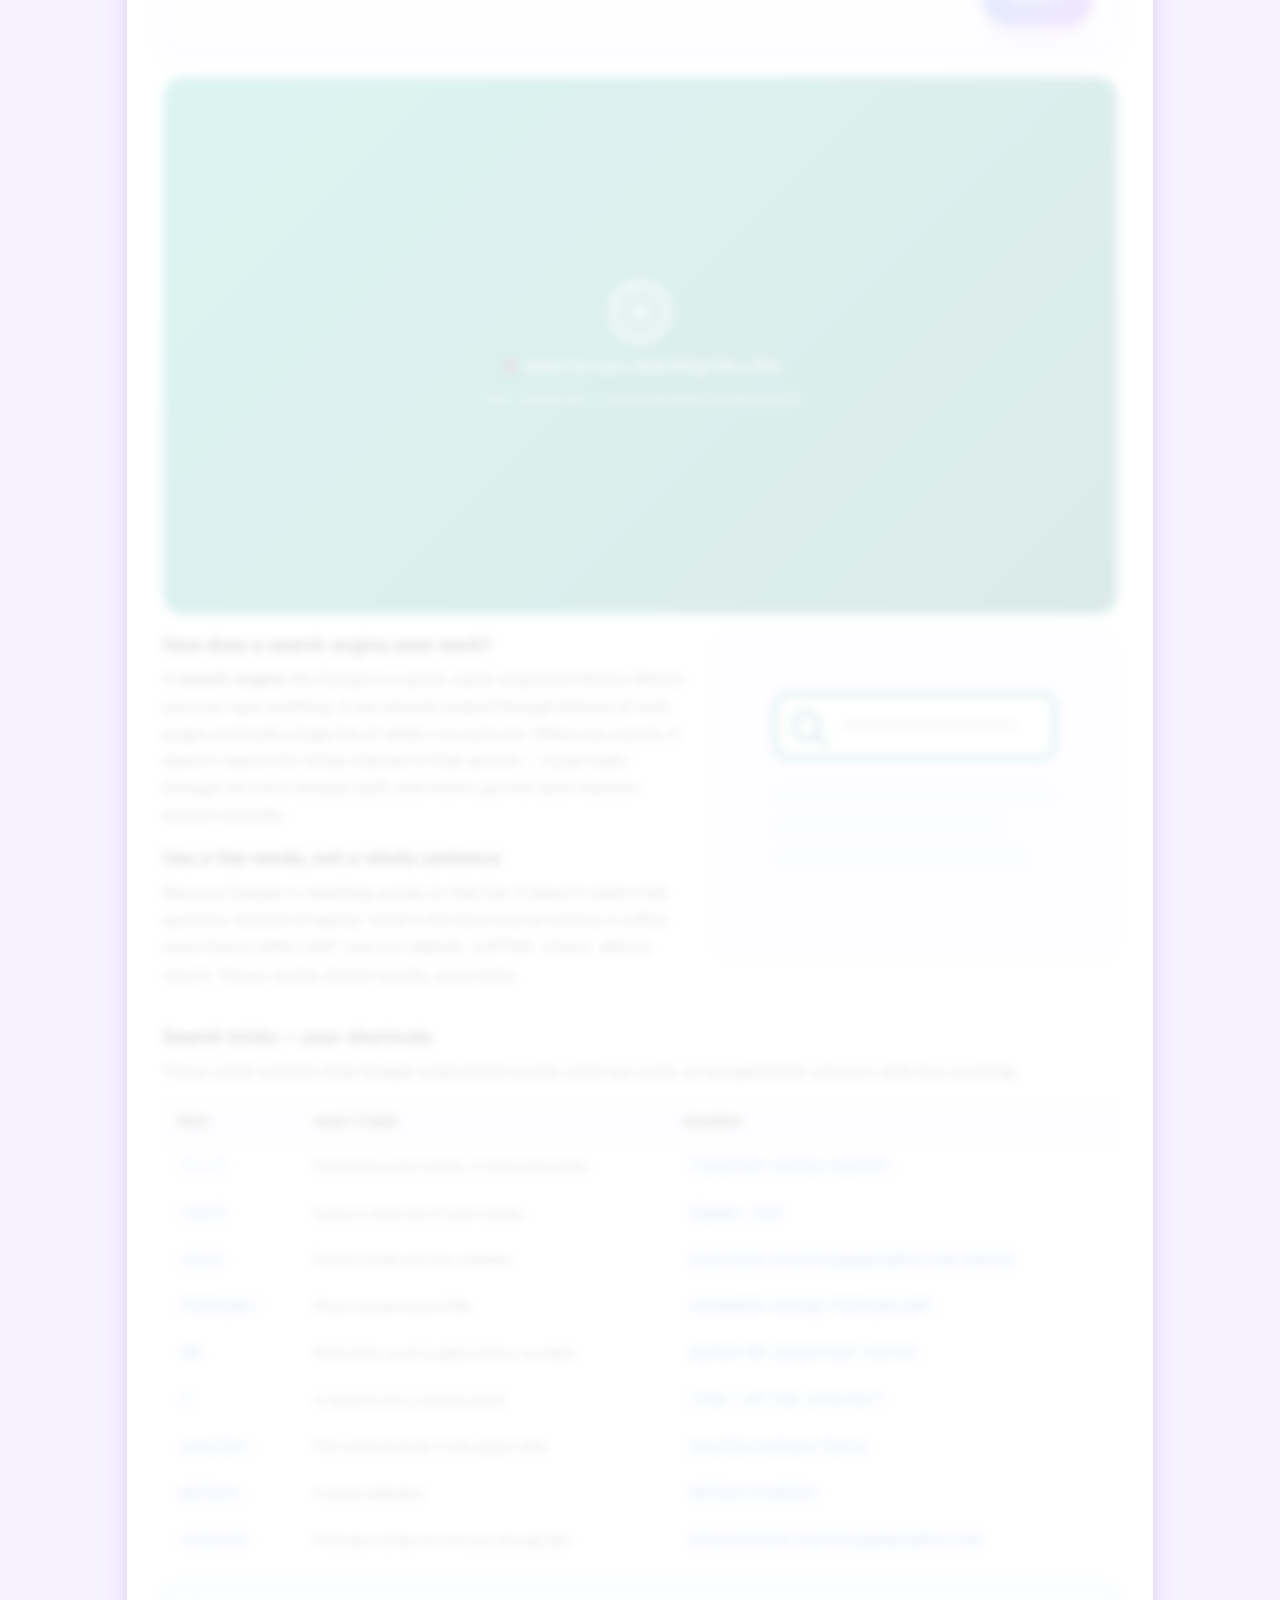
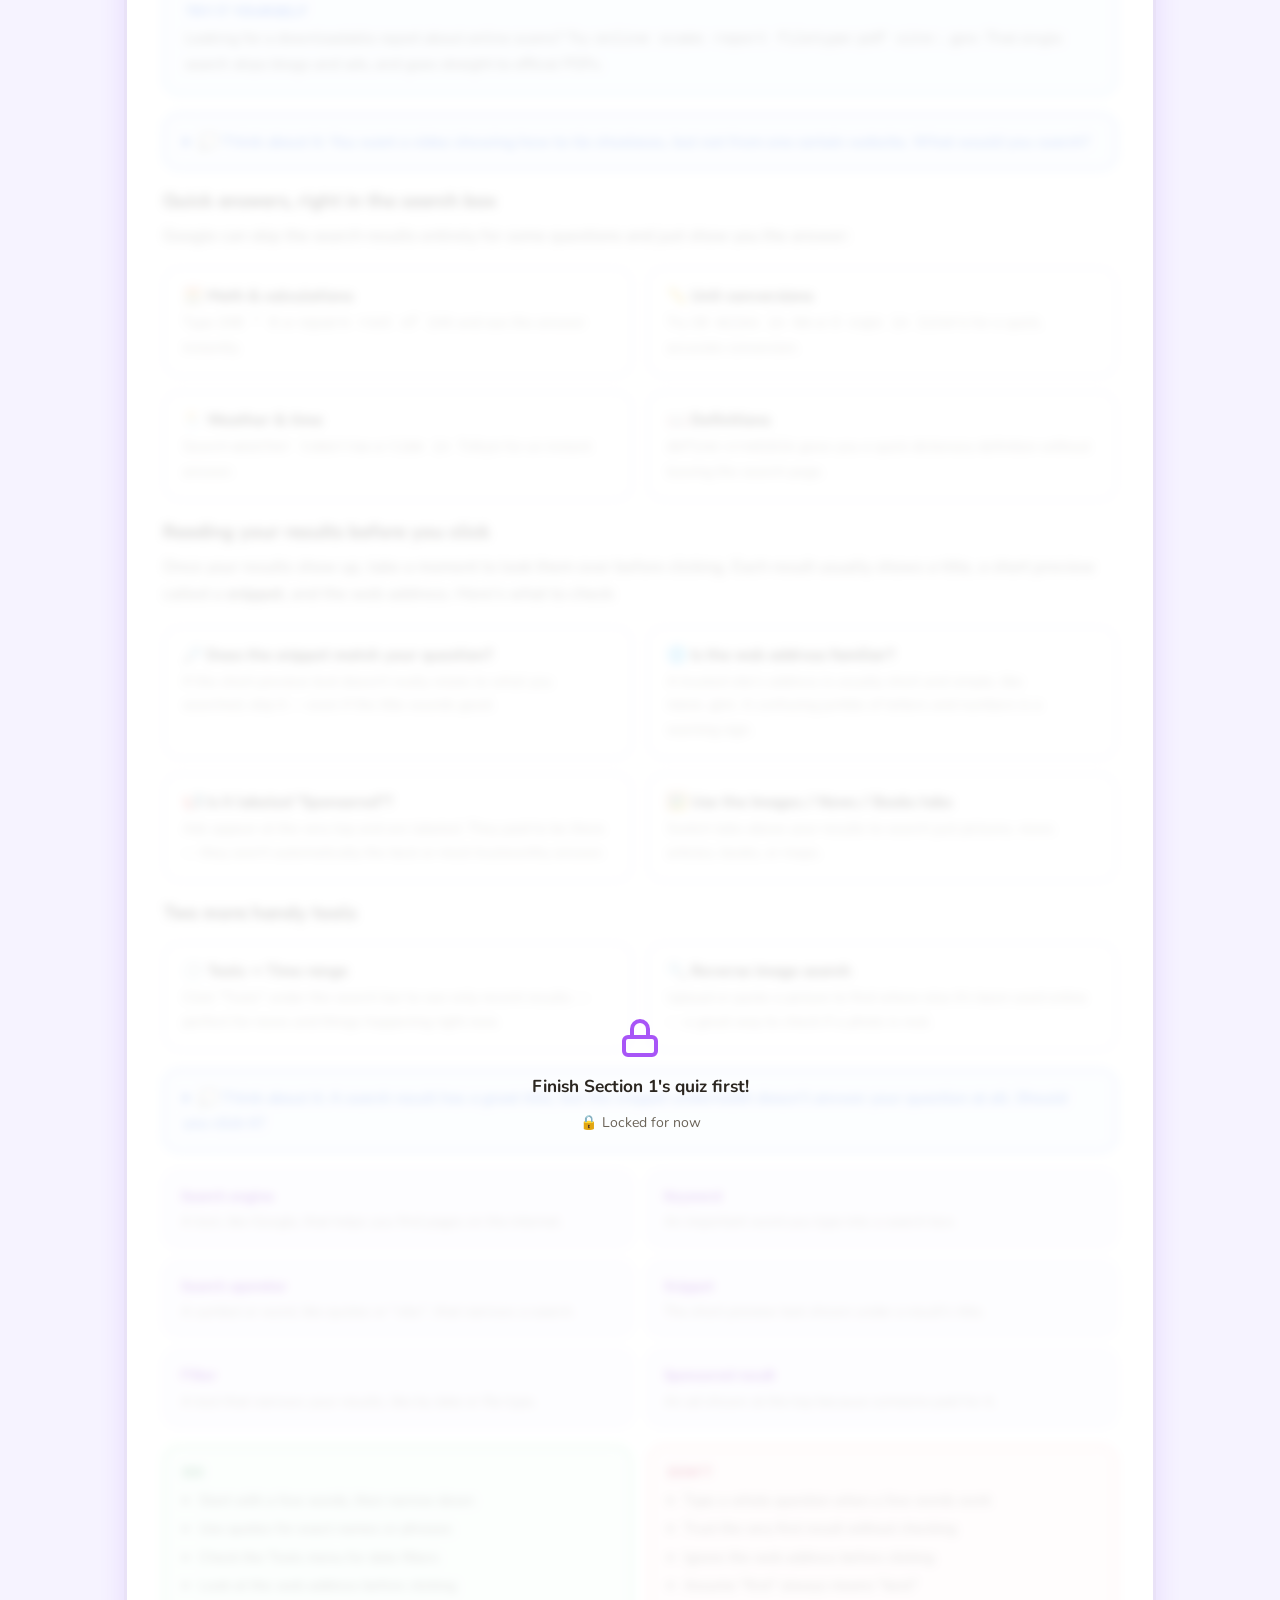
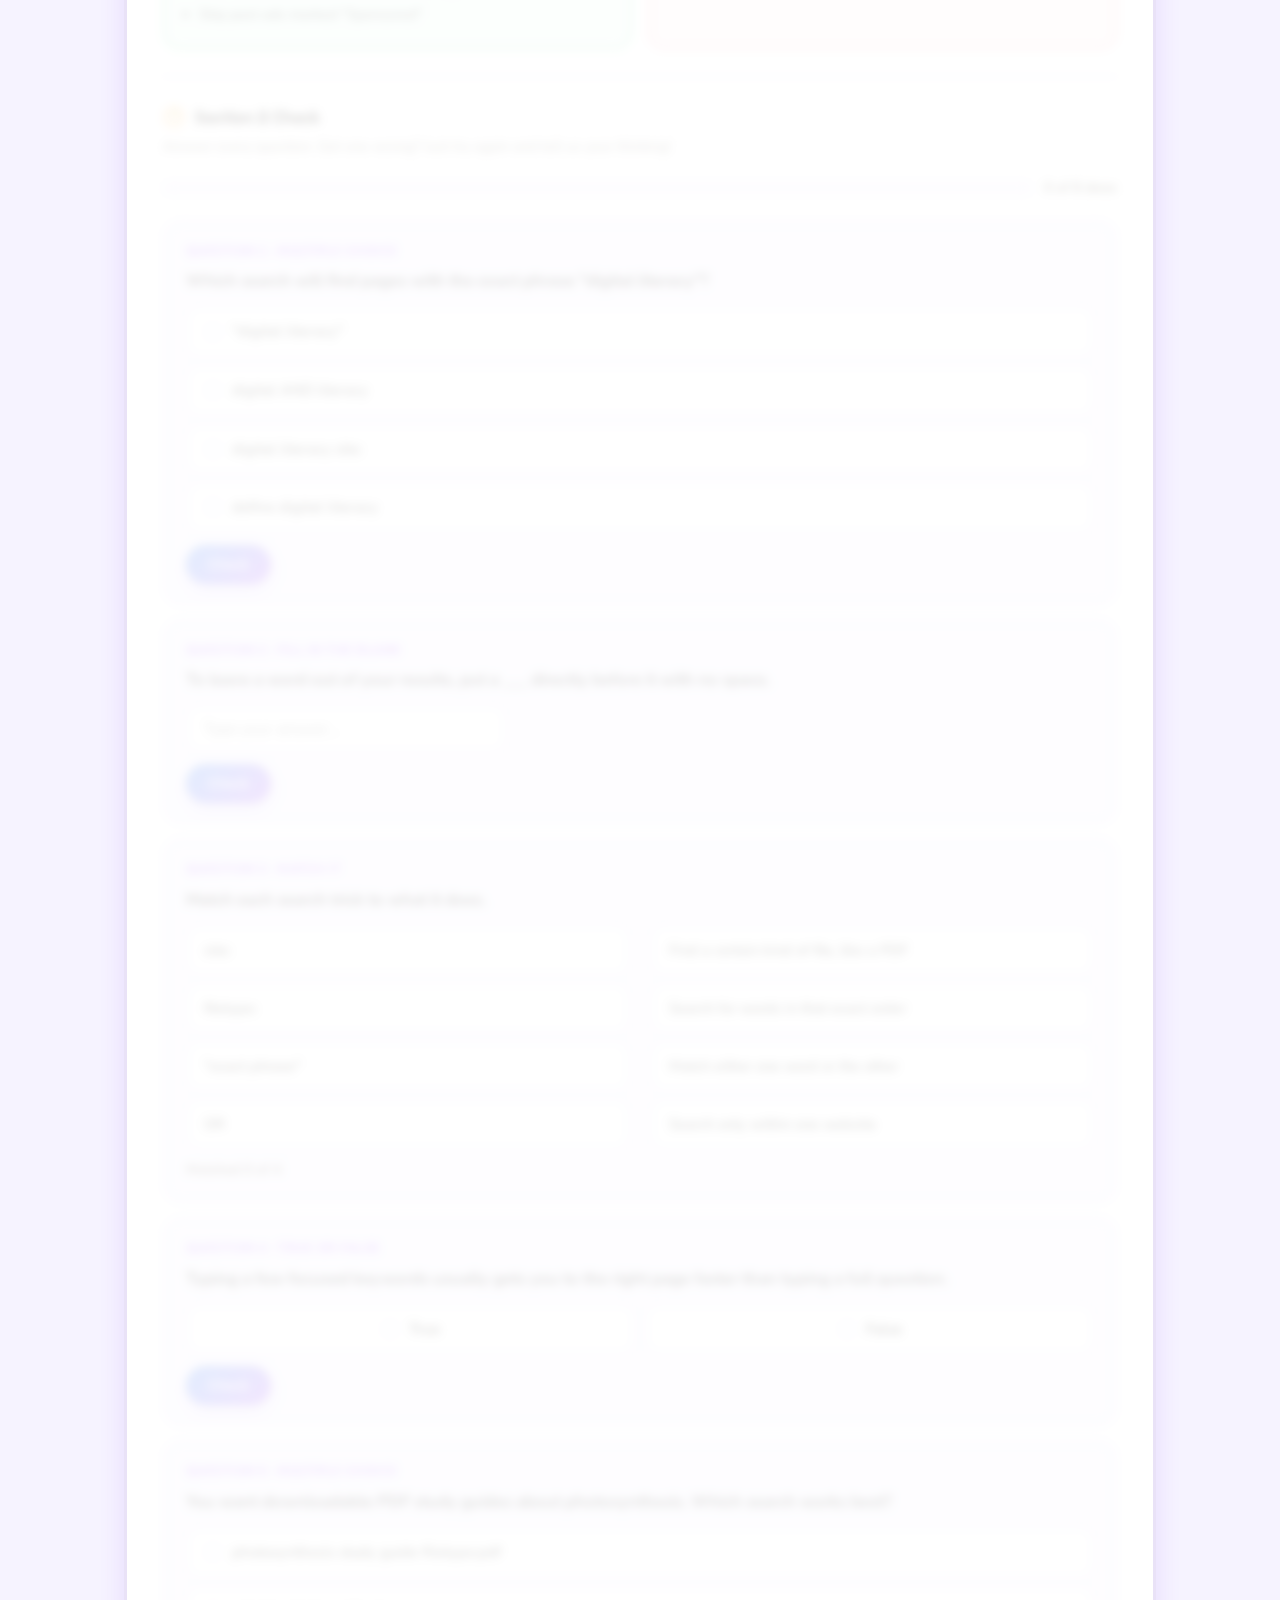
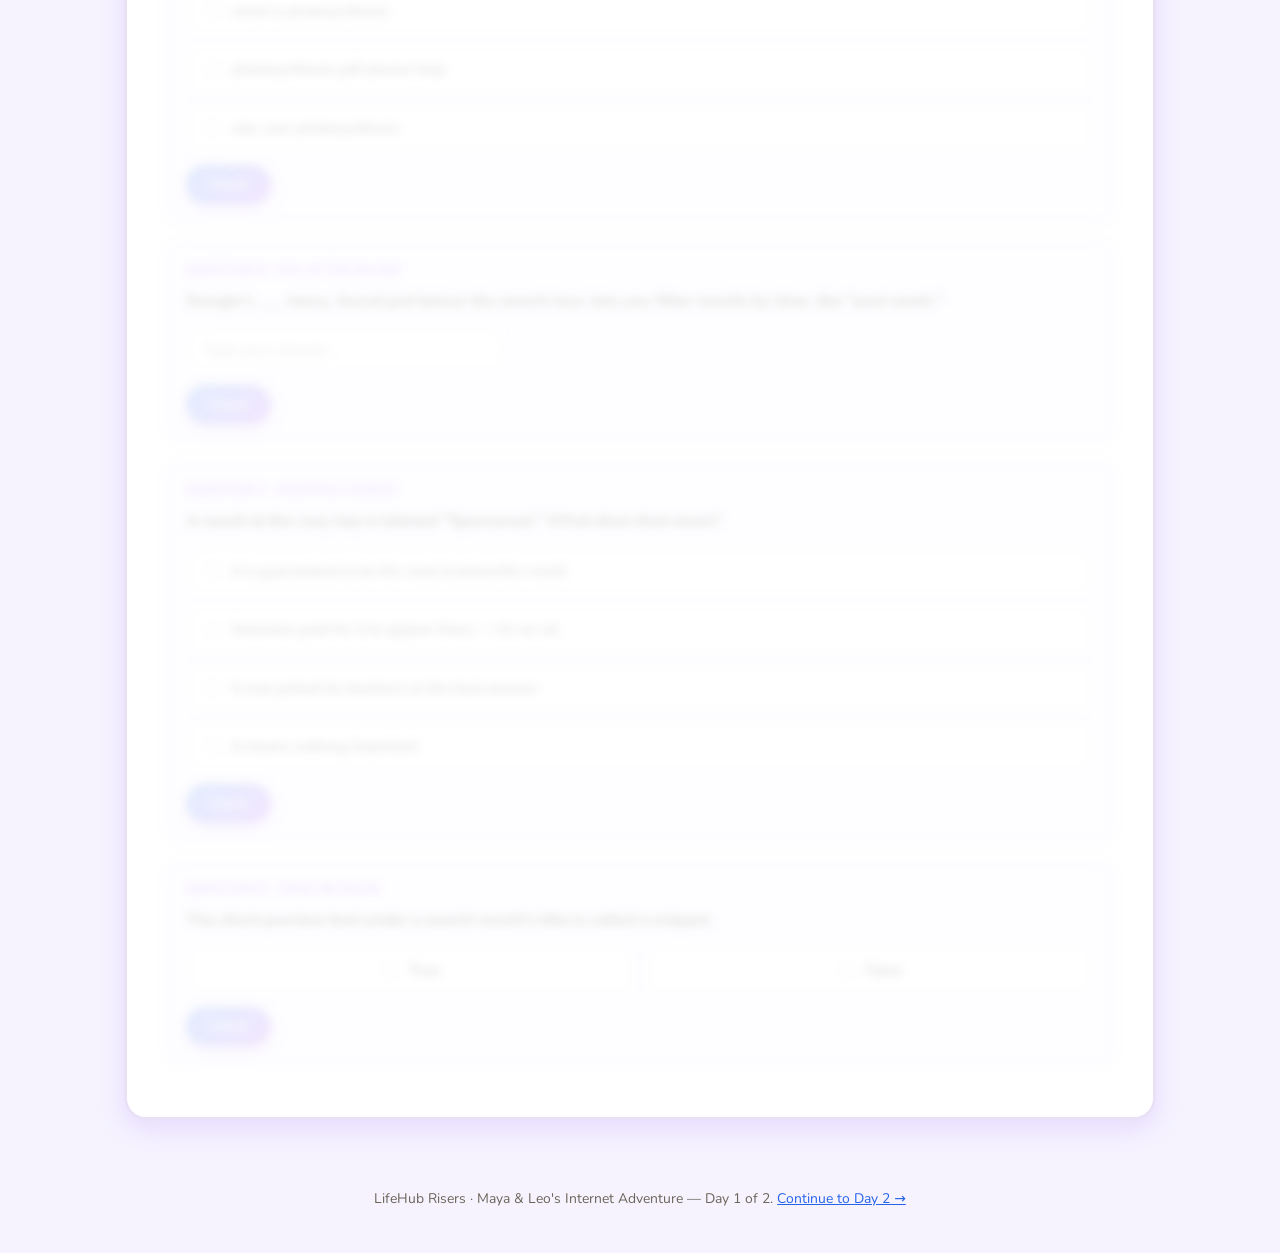
==== commit f139e76c: "Rename course, roughly double section content, add Final Challenge & certificate - Rename the course" ====
--- a/day1.html
+++ b/day1.html
@@ -3,7 +3,7 @@
 <head>
 <meta charset="UTF-8">
 <meta name="viewport" content="width=device-width, initial-scale=1.0">
-<title>LifeHub Risers | Smart &amp; Safe Online — Day 1</title>
+<title>LifeHub Risers | Maya &amp; Leo's Internet Adventure — Day 1</title>
 <link rel="stylesheet" href="css/styles.css">
 </head>
 <body>
@@ -12,13 +12,13 @@
   <div class="container">
     <a href="index.html" class="brand">
       <svg viewBox="0 0 24 24" fill="none" stroke="#2563eb" stroke-width="2" stroke-linecap="round" stroke-linejoin="round"><path d="M12 2 4 5v6c0 5 3.4 9 8 11 4.6-2 8-6 8-11V5l-8-3Z"/><path d="m9 12 2 2 4-4"/></svg>
-      <span class="brand-text">LifeHub Risers<small>Smart &amp; Safe Online</small></span>
+      <span class="brand-text">LifeHub Risers<small>Internet Adventure</small></span>
     </a>
     <nav class="main-nav">
       <a href="index.html">Home</a>
       <a href="day1.html" class="active">Day 1</a>
       <a href="day2.html">Day 2</a>
-      <span class="progress-pill" data-progress-pill>0 / 5 sections complete</span>
+      <span class="progress-pill" data-progress-pill>0 / 6 complete</span>
     </nav>
   </div>
 </header>
@@ -27,7 +27,7 @@
   <div class="day-hero">
     <span class="tag">Day 1</span>
     <h1>Staying Safe &amp; Searching Well</h1>
-    <p style="color:var(--ink-soft); max-width:640px;">Today takes about an hour, in two parts. First you will learn how to keep yourself safe online. Then you will learn how to search like a pro. Take your time on each part — there's a lot of fun stuff to read, watch, and try. Ready? Let's go!</p>
+    <p style="color:var(--ink-soft); max-width:640px;">Today takes about 75 minutes, in two parts. First you will learn how to keep yourself safe online. Then you will learn how to search like a pro. Take your time on each part — there's a lot of fun stuff to read, watch, and try. Your progress saves automatically, so it's fine to take a break. Ready? Let's go!</p>
     <div class="toc">
       <a href="#s1" data-complete-key="isc-d1-s1">1. Staying Safe Online</a>
       <a href="#s2" data-complete-key="isc-d1-s2" data-requires="isc-d1-s1">2. Mastering Google Search</a>
@@ -40,9 +40,9 @@
       <div class="icon" style="background:linear-gradient(135deg, var(--blue), var(--blue-dark));"><svg viewBox="0 0 24 24" fill="none" stroke="#fff" stroke-width="2" stroke-linecap="round" stroke-linejoin="round"><path d="M12 2 4 5v6c0 5 3.4 9 8 11 4.6-2 8-6 8-11V5l-8-3Z"/><path d="m9 12 2 2 4-4"/></svg></div>
       <div>
         <h2>Section 1 · Staying Safe Online</h2>
-        <div class="sub">Passwords, tricky messages, strangers, and simple habits that keep you safe.</div>
-      </div>
-      <span class="time-badge"><svg viewBox="0 0 24 24" fill="none" stroke="currentColor" stroke-width="2" stroke-linecap="round" stroke-linejoin="round"><circle cx="12" cy="12" r="10"/><path d="M12 8v4l3 3"/></svg> About 30 min</span>
+        <div class="sub">Passwords, tricky messages, strangers, sneaky software, and simple habits that keep you safe.</div>
+      </div>
+      <span class="time-badge"><svg viewBox="0 0 24 24" fill="none" stroke="currentColor" stroke-width="2" stroke-linecap="round" stroke-linejoin="round"><circle cx="12" cy="12" r="10"/><path d="M12 8v4l3 3"/></svg> About 35 min</span>
     </div>
 
     <div id="story-s1"></div>
@@ -114,6 +114,14 @@
         <h4>🎁 It's too good to be true</h4>
         <p>A surprise prize, gift card, or free item that asks you to pay first or "verify" your info is almost always a trick.</p>
       </div>
+      <div class="info-card">
+        <h4>😱 It scares you</h4>
+        <p>"A virus was found on your device!" or "Someone tried to log in as you!" Fear is a favorite trick to make you click without thinking.</p>
+      </div>
+      <div class="info-card">
+        <h4>🔠 Odd spelling or grammar</h4>
+        <p>Real companies proofread carefully. Lots of typos or strange phrasing is a common sign of a scam message.</p>
+      </div>
     </div>
 
     <div class="callout example">
@@ -121,7 +129,29 @@
       A real order update usually says something calm, like "Your package will arrive Tuesday." A tricky message tries to create a strong feeling fast — excitement ("You won!"), fear ("Your account is locked!"), or curiosity ("See who viewed your profile!"). When a message makes you feel a big rush of emotion, that's exactly the moment to slow down.
     </div>
 
-    <h3>3. Talking to people you meet online</h3>
+    <h3>3. Sneaky software: malware &amp; viruses</h3>
+    <p><strong>Malware</strong> is short for "malicious software" — a program made to harm your device, steal information, or spy on you. A <strong>virus</strong> is one type of malware that spreads from file to file, like a cold spreading between people. Malware doesn't usually break in on its own — it tricks you into letting it in.</p>
+    <div class="card-grid">
+      <div class="info-card">
+        <h4>⬇️ Fake "download" buttons</h4>
+        <p>Some websites are covered in buttons that look like the real download, but actually install unwanted programs. Only click the button that matches exactly what you're looking for.</p>
+      </div>
+      <div class="info-card">
+        <h4>📎 Surprise attachments</h4>
+        <p>An email attachment you weren't expecting — even from someone you know — can carry a virus if their account was hacked.</p>
+      </div>
+      <div class="info-card">
+        <h4>🚨 "You have a virus!" pop-ups</h4>
+        <p>A loud pop-up that says to call a number or click to "fix" your device right now is almost always fake. This trick is called <strong>scareware</strong>.</p>
+      </div>
+      <div class="info-card">
+        <h4>🎮 Cracked games &amp; free "premium" apps</h4>
+        <p>Free copies of paid games or apps from unofficial sites are one of the most common ways malware sneaks onto a device.</p>
+      </div>
+    </div>
+    <p>If you ever think a device might have malware, don't try to fix it alone — tell a trusted adult right away so they can help safely.</p>
+
+    <h3>4. Talking to people you meet online</h3>
     <p>Games, apps, and websites can connect you with people from all over. Some of them become real friends! But it's smart to remember that you can't always be sure who someone really is on the other side of a screen.</p>
     <ul>
       <li>Never share your full name, home address, school name, or phone number with someone you only know online.</li>
@@ -130,7 +160,12 @@
       <li>If a message ever makes you feel confused, worried, or pressured, that's a sign to stop and talk to a trusted adult.</li>
     </ul>
 
-    <h3>4. Keeping your information private</h3>
+    <details class="think-box">
+      <summary>💭 Think about it: Someone from an online game says they're "the same age as you" and asks for your phone number to "stay in touch." What should you do?</summary>
+      <p class="answer">Say no, and tell a trusted adult about the message. You can't be sure who is really behind an online account — even someone who seems friendly and claims to be your age. Staying in touch through the game or app itself is safer than sharing personal contact details.</p>
+    </details>
+
+    <h3>5. Keeping your information private</h3>
     <ul>
       <li>Check your privacy settings so you know who can see your posts, photos, and location.</li>
       <li>Think before you post. A picture or comment can travel much further than you expect, and it can be very hard to take back.</li>
@@ -142,6 +177,8 @@
       <div class="glossary-item"><div class="word">Phishing</div><div class="def">A trick message that pretends to be from someone you trust.</div></div>
       <div class="glossary-item"><div class="word">Password manager</div><div class="def">An app that remembers strong passwords for you.</div></div>
       <div class="glossary-item"><div class="word">Two-factor authentication (2FA)</div><div class="def">A second lock, like a code sent to your phone.</div></div>
+      <div class="glossary-item"><div class="word">Malware</div><div class="def">Software made to harm or spy on your device.</div></div>
+      <div class="glossary-item"><div class="word">Scareware</div><div class="def">A fake warning pop-up trying to scare you into clicking.</div></div>
       <div class="glossary-item"><div class="word">Privacy settings</div><div class="def">Controls that decide who can see what you post.</div></div>
     </div>
 
@@ -163,7 +200,7 @@
           <li>Click links in surprise messages</li>
           <li>Share codes or passwords with anyone</li>
           <li>Give your address or school name to online strangers</li>
-          <li>Assume a padlock icon means "totally safe"</li>
+          <li>Download "free" versions of paid apps or games</li>
         </ul>
       </div>
     </div>
@@ -184,7 +221,7 @@
         <h2>Section 2 · Mastering Google Search</h2>
         <div class="sub">Simple tricks that help you find exactly what you need, fast.</div>
       </div>
-      <span class="time-badge"><svg viewBox="0 0 24 24" fill="none" stroke="currentColor" stroke-width="2" stroke-linecap="round" stroke-linejoin="round"><circle cx="12" cy="12" r="10"/><path d="M12 8v4l3 3"/></svg> About 30 min</span>
+      <span class="time-badge"><svg viewBox="0 0 24 24" fill="none" stroke="currentColor" stroke-width="2" stroke-linecap="round" stroke-linejoin="round"><circle cx="12" cy="12" r="10"/><path d="M12 8v4l3 3"/></svg> About 35 min</span>
     </div>
 
     <div id="story-s2"></div>
@@ -231,6 +268,7 @@
         <tr><td><code>*</code></td><td>A stand-in for a missing word</td><td><code>"the * of the internet"</code></td></tr>
         <tr><td><code>intitle:</code></td><td>The word must be in the page's title</td><td><code>intitle:volcano facts</code></td></tr>
         <tr><td><code>define:</code></td><td>A quick definition</td><td><code>define:credible</code></td></tr>
+        <tr><td><code>related:</code></td><td>Find sites similar to one you already like</td><td><code>related:kids.nationalgeographic.com</code></td></tr>
       </tbody>
     </table>
 
@@ -244,34 +282,72 @@
       <p class="answer">A short, simple search like <code>tie shoelaces video</code> works great — Google already understands you want a video and will show video results near the top. You don't need to add "site:" at all unless you're trying to search inside one specific website.</p>
     </details>
 
-    <h3>Use Google's built-in filters</h3>
+    <h3>Quick answers, right in the search box</h3>
+    <p>Google can skip the search results entirely for some questions and just show you the answer:</p>
+    <div class="card-grid">
+      <div class="info-card">
+        <h4>🧮 Math &amp; calculations</h4>
+        <p>Type <code>248 * 6</code> or <code>square root of 144</code> and see the answer instantly.</p>
+      </div>
+      <div class="info-card">
+        <h4>📏 Unit conversions</h4>
+        <p>Try <code>10 miles in km</code> or <code>3 cups in liters</code> for a quick, accurate conversion.</p>
+      </div>
+      <div class="info-card">
+        <h4>🌦️ Weather &amp; time</h4>
+        <p>Search <code>weather tomorrow</code> or <code>time in Tokyo</code> for an instant answer.</p>
+      </div>
+      <div class="info-card">
+        <h4>📖 Definitions</h4>
+        <p><code>define:credible</code> gives you a quick dictionary definition without leaving the search page.</p>
+      </div>
+    </div>
+
+    <h3>Reading your results before you click</h3>
+    <p>Once your results show up, take a moment to look them over before clicking. Each result usually shows a title, a short preview called a <strong>snippet</strong>, and the web address. Here's what to check:</p>
+    <div class="card-grid">
+      <div class="info-card">
+        <h4>🔎 Does the snippet match your question?</h4>
+        <p>If the short preview text doesn't really relate to what you searched, skip it — even if the title sounds good.</p>
+      </div>
+      <div class="info-card">
+        <h4>🌐 Is the web address familiar?</h4>
+        <p>A trusted site's address is usually short and simple, like <code>nasa.gov</code>. A confusing jumble of letters and numbers is a warning sign.</p>
+      </div>
+      <div class="info-card">
+        <h4>📢 Is it labeled "Sponsored"?</h4>
+        <p>Ads appear at the very top and are labeled. They paid to be there — they aren't automatically the best or most trustworthy answer.</p>
+      </div>
+      <div class="info-card">
+        <h4>🖼️ Use the Images / News / Books tabs</h4>
+        <p>Switch tabs above your results to search just pictures, news articles, books, or maps.</p>
+      </div>
+    </div>
+
+    <h3>Two more handy tools</h3>
     <div class="card-grid">
       <div class="info-card">
         <h4>🕒 Tools → Time range</h4>
         <p>Click "Tools" under the search bar to see only recent results — perfect for news and things happening right now.</p>
       </div>
       <div class="info-card">
-        <h4>🖼️ Images / News / Books tabs</h4>
-        <p>Switch tabs above your results to search just pictures, news articles, books, or maps.</p>
-      </div>
-      <div class="info-card">
         <h4>🔍 Reverse image search</h4>
         <p>Upload or paste a picture to find where else it's been used online — a great way to check if a photo is real.</p>
       </div>
-      <div class="info-card">
-        <h4>🧮 Quick answers</h4>
-        <p>Google can do math, convert units (like miles to kilometers), and give quick definitions right in the search box.</p>
-      </div>
-    </div>
-
-    <h3>Before you click</h3>
-    <p>Once your results show up, take one extra second before clicking. Look at the small web address under the title — does it look like a real, familiar website, or something strange? You'll learn a lot more about judging websites on Day 2, but this quick glance is a great habit to start today.</p>
+    </div>
+
+    <details class="think-box">
+      <summary>💭 Think about it: A search result has a great title, but the snippet underneath doesn't answer your question at all. Should you click it?</summary>
+      <p class="answer">Probably not — or at least not first! Try a couple of other results whose snippets actually match what you're looking for. A flashy title doesn't guarantee the page will be useful; the snippet is a much better preview of what you'll actually find.</p>
+    </details>
 
     <div class="glossary">
       <div class="glossary-item"><div class="word">Search engine</div><div class="def">A tool, like Google, that helps you find pages on the internet.</div></div>
       <div class="glossary-item"><div class="word">Keyword</div><div class="def">An important word you type into a search box.</div></div>
       <div class="glossary-item"><div class="word">Search operator</div><div class="def">A symbol or word, like quotes or "site:", that narrows a search.</div></div>
+      <div class="glossary-item"><div class="word">Snippet</div><div class="def">The short preview text shown under a result's title.</div></div>
       <div class="glossary-item"><div class="word">Filter</div><div class="def">A tool that narrows your results, like by date or file type.</div></div>
+      <div class="glossary-item"><div class="word">Sponsored result</div><div class="def">An ad shown at the top because someone paid for it.</div></div>
     </div>
 
     <div class="dodont">
@@ -301,7 +377,7 @@
 </main>
 
 <footer class="site-footer">
-  LifeHub Risers · Smart &amp; Safe Online — Day 1 of 2. <a href="day2.html">Continue to Day 2 →</a>
+  LifeHub Risers · Maya &amp; Leo's Internet Adventure — Day 1 of 2. <a href="day2.html">Continue to Day 2 →</a>
 </footer>
 
 <script src="js/quiz.js"></script>
@@ -354,8 +430,8 @@
     { type: 'match', q: 'Match each word to its meaning.', pairs: [
         ['Phishing', 'Pretending to be someone trustworthy to steal your information'],
         ['Two-factor authentication', 'A second security step, like a code sent to your phone'],
-        ['VPN', 'A tool that hides and protects your connection online'],
-        ['Malware', 'Bad software made to damage or sneak into a device']
+        ['Malware', 'Software made to harm or spy on your device'],
+        ['Scareware', 'A fake warning pop-up trying to scare you into clicking']
       ] },
     { type: 'mcq', q: 'A person you only know from an online game asks for your home address. What should you do?', choices: [
         'Give it to them since they seem friendly',
@@ -363,7 +439,14 @@
         'Give a fake address instead',
         'Ask them why they want it and then decide'
       ], answer: 1, explain: 'Never share personal details like your address with someone you only know online — and always let a trusted adult know.' },
-    { type: 'tf', q: 'A padlock icon and "https://" in the address bar guarantee that a website is completely trustworthy.', answer: false, explain: 'HTTPS only means the connection is locked — tricky sites can (and do) use HTTPS too.' }
+    { type: 'tf', q: 'A padlock icon and "https://" in the address bar guarantee that a website is completely trustworthy.', answer: false, explain: 'HTTPS only means the connection is locked — tricky sites can (and do) use HTTPS too.' },
+    { type: 'mcq', q: 'A loud pop-up says "Your device has a virus! Click here to fix it now!" This is most likely:', choices: [
+        'A real, helpful warning from your device',
+        'Scareware trying to trick you into clicking',
+        'A message from your school',
+        'Nothing to worry about either way'
+      ], answer: 1, explain: 'Scareware uses fear and urgency to trick you into clicking something dangerous — a real device warning doesn\'t work that way.' },
+    { type: 'fill', q: 'Downloading a "free" copy of a paid game from an unofficial website is a common way ___ sneaks onto a device.', answer: ['malware'], explain: 'Cracked games and apps are one of the most common ways malware spreads.' }
   ], { title: 'Section 1 Check', sub: 'Answer every question. Get one wrong? Just try again and tell us your thinking!', storageKey: 'isc-d1-s1', nextId: 's2', nextLabel: 'Section 2' });
 
   mountQuiz('quiz-s2', [
@@ -387,7 +470,14 @@
         'photosynthesis pdf please help',
         'site:.com photosynthesis'
       ], answer: 0, explain: 'Combining clear keywords with filetype:pdf targets exactly the format you want.' },
-    { type: 'fill', q: 'Google\'s ___ menu, found just below the search box, lets you filter results by time, like "past week."', answer: ['tools', 'tools menu'], explain: 'The Tools menu also lets you turn on "Verbatim" so Google won\'t change your search.' }
+    { type: 'fill', q: 'Google\'s ___ menu, found just below the search box, lets you filter results by time, like "past week."', answer: ['tools', 'tools menu'], explain: 'The Tools menu also lets you turn on "Verbatim" so Google won\'t change your search.' },
+    { type: 'mcq', q: 'A result at the very top is labeled "Sponsored." What does that mean?', choices: [
+        'It is guaranteed to be the most trustworthy result',
+        'Someone paid for it to appear there — it\'s an ad',
+        'It was picked by teachers as the best answer',
+        'It means nothing important'
+      ], answer: 1, explain: 'Sponsored results are ads. They may still be useful, but being first doesn\'t mean most trustworthy.' },
+    { type: 'tf', q: 'The short preview text under a search result\'s title is called a snippet.', answer: true, explain: 'Checking the snippet before clicking helps you judge whether a page actually answers your question.' }
   ], { title: 'Section 2 Check', sub: 'Answer every question. Get one wrong? Just try again and tell us your thinking!', storageKey: 'isc-d1-s2', nextHref: 'day2.html', nextLabel: 'Day 2' });
 </script>
 </body>
--- a/css/styles.css
+++ b/css/styles.css
@@ -373,6 +373,57 @@
 .think-box[open] summary { margin-bottom: 8px; }
 .think-box .answer { font-size: .93rem; color: var(--ink); }
 
+/* Final assessment */
+.assessment-actions { display: flex; justify-content: center; margin-top: 10px; }
+.q-item.assess-missed { border-color: var(--red); background: #fef2f2; }
+.assessment-result:empty { display: none; }
+.assessment-score {
+  margin-top: 22px; text-align: center; border-radius: 20px; padding: 28px; border: 3px dashed;
+}
+.assessment-score.pass { background: #ecfdf5; border-color: var(--green); }
+.assessment-score.fail { background: #fff7ed; border-color: var(--amber); }
+.assessment-score-num { font-family: var(--font-head); font-weight: 600; font-size: 2rem; margin-bottom: 8px; }
+.assessment-score.pass .assessment-score-num { color: #166534; }
+.assessment-score.fail .assessment-score-num { color: #92400e; }
+.assessment-score-msg { font-size: 1rem; font-weight: 600; margin-bottom: 16px; color: var(--ink); }
+
+/* Certificate */
+.cert-form { text-align: center; margin: 12px 0 28px; }
+.cert-form label { display: block; font-weight: 700; margin-bottom: 8px; }
+.cert-form input {
+  width: 100%; max-width: 360px; padding: 12px 18px; border-radius: 999px; border: 2.5px solid var(--purple);
+  font-family: var(--font-body); font-size: 1.05rem; text-align: center; font-weight: 700;
+}
+.cert-form input:focus { outline: none; box-shadow: 0 0 0 4px rgba(168,85,247,.2); }
+
+.certificate {
+  position: relative; background: linear-gradient(180deg, #fffdf5 0%, #fff8e6 100%);
+  border: 10px solid #fbbf24; border-radius: 24px; padding: 48px 40px; text-align: center;
+  box-shadow: 0 16px 40px rgba(217,119,6,.2); max-width: 720px; margin: 0 auto;
+}
+.certificate::before {
+  content: ''; position: absolute; inset: 10px; border: 2px solid #f3c969; border-radius: 16px; pointer-events: none;
+}
+.certificate .cert-seal { width: 70px; margin: 0 auto 10px; }
+.certificate .cert-kicker { font-weight: 800; letter-spacing: .1em; text-transform: uppercase; color: var(--amber); font-size: .82rem; }
+.certificate h2 { font-size: 2rem; margin: 6px 0 18px; color: var(--ink); }
+.certificate .cert-for { font-size: .95rem; color: var(--ink-soft); }
+.certificate .cert-name { font-family: var(--font-head); font-weight: 600; font-size: 2.1rem; color: var(--purple); margin: 10px 0; border-bottom: 3px solid #f3c969; display: inline-block; padding: 0 16px 6px; min-width: 260px; }
+.certificate .cert-course { font-size: 1.05rem; margin: 14px 0 6px; }
+.certificate .cert-course strong { color: var(--blue-dark); }
+.certificate .cert-date { font-size: .88rem; color: var(--ink-soft); margin-top: 18px; }
+.certificate .cert-chars { display: flex; justify-content: center; gap: 18px; margin-top: 20px; }
+.certificate .cert-chars .story-chip-avatar { width: 54px; height: 54px; border: 3px solid #f3c969; }
+.certificate .cert-signature { margin-top: 22px; font-family: var(--font-head); font-size: 1rem; color: var(--ink-soft); }
+
+.cert-actions { display: flex; justify-content: center; margin: 22px 0 6px; }
+
+@media print {
+  body * { visibility: hidden; }
+  #cert-print-area, #cert-print-area * { visibility: visible; }
+  #cert-print-area { position: absolute; top: 0; left: 0; width: 100%; padding: 40px 0; background: #fff; }
+}
+
 /* Video placeholder */
 .video-slot { position: relative; border-radius: 20px; overflow: hidden; margin: 18px 0; aspect-ratio: 16/9; display: flex; align-items: center; justify-content: center; flex-direction: column; gap: 10px; color: #fff; text-align: center; padding: 20px; }
 .video-slot .play-btn { width: 62px; height: 62px; border-radius: 50%; background: rgba(255,255,255,.25); border: 3px solid #fff; display: flex; align-items: center; justify-content: center; transition: transform .15s; }
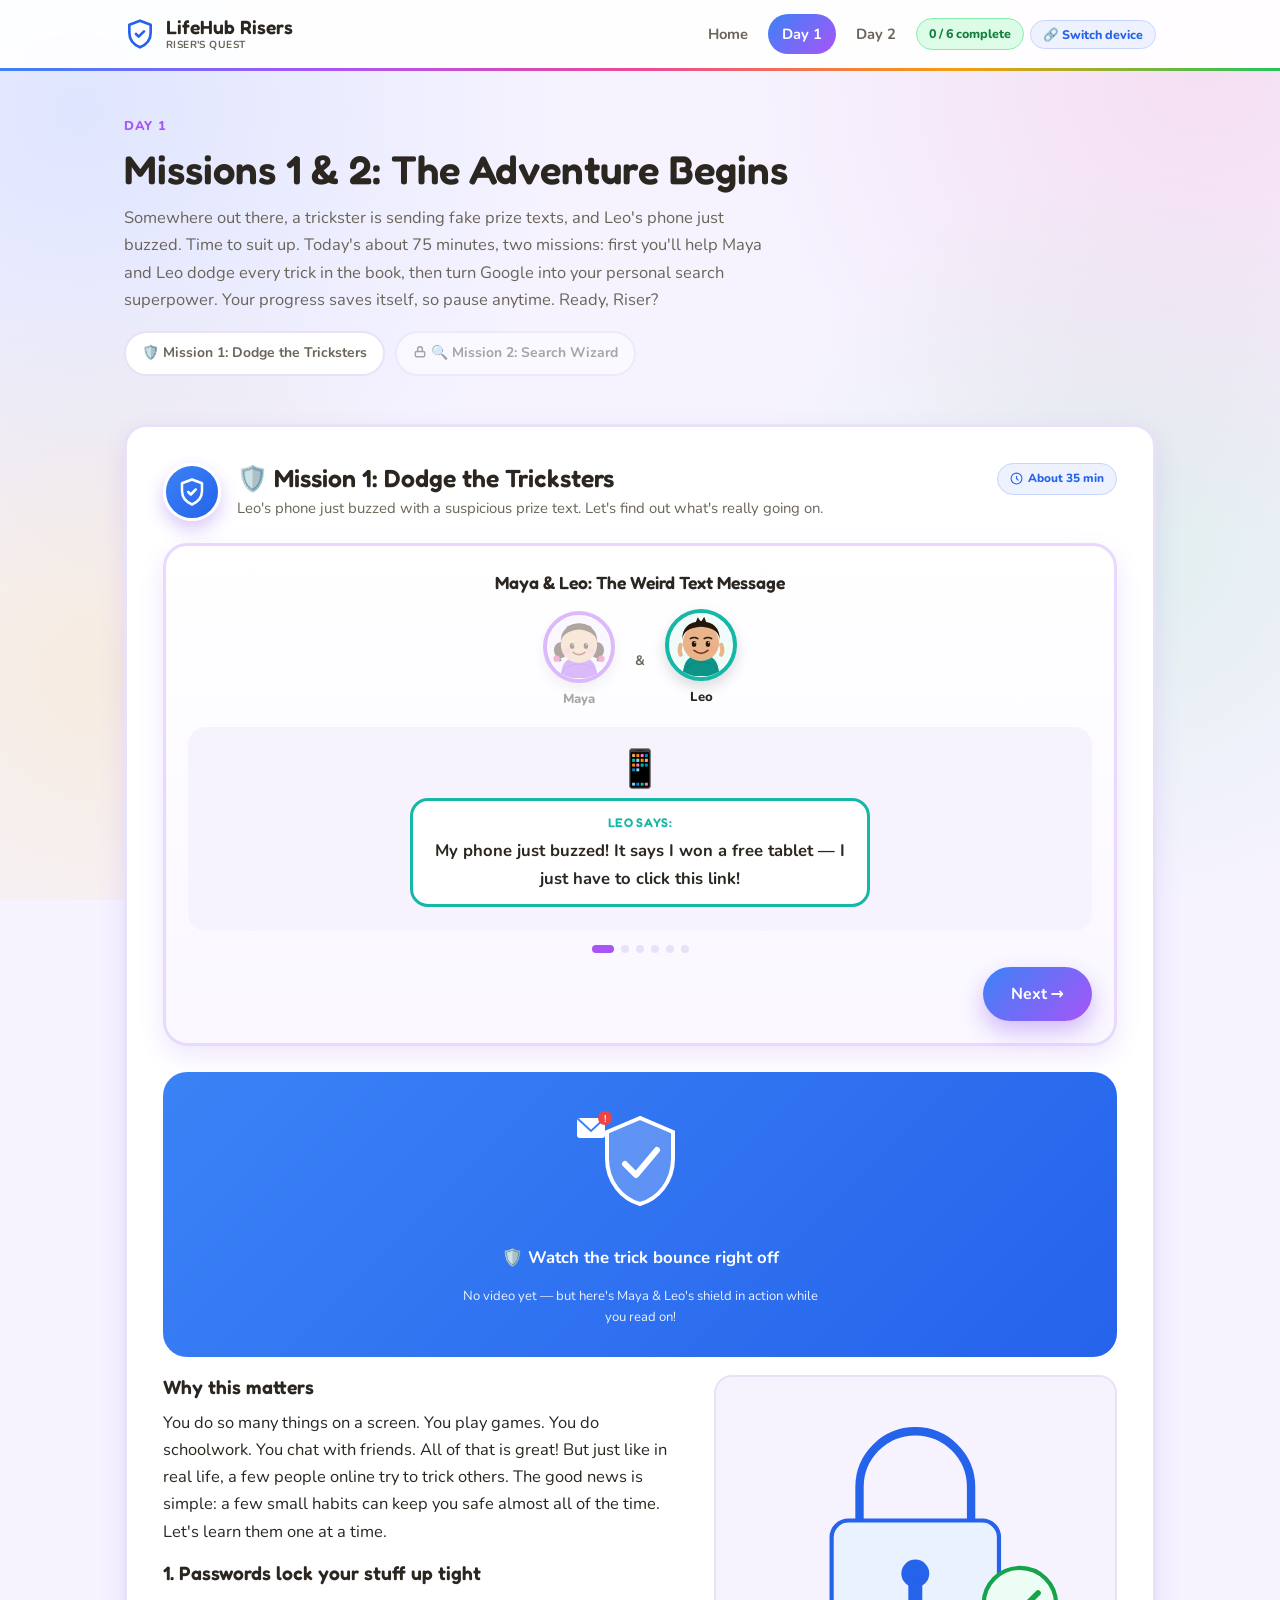
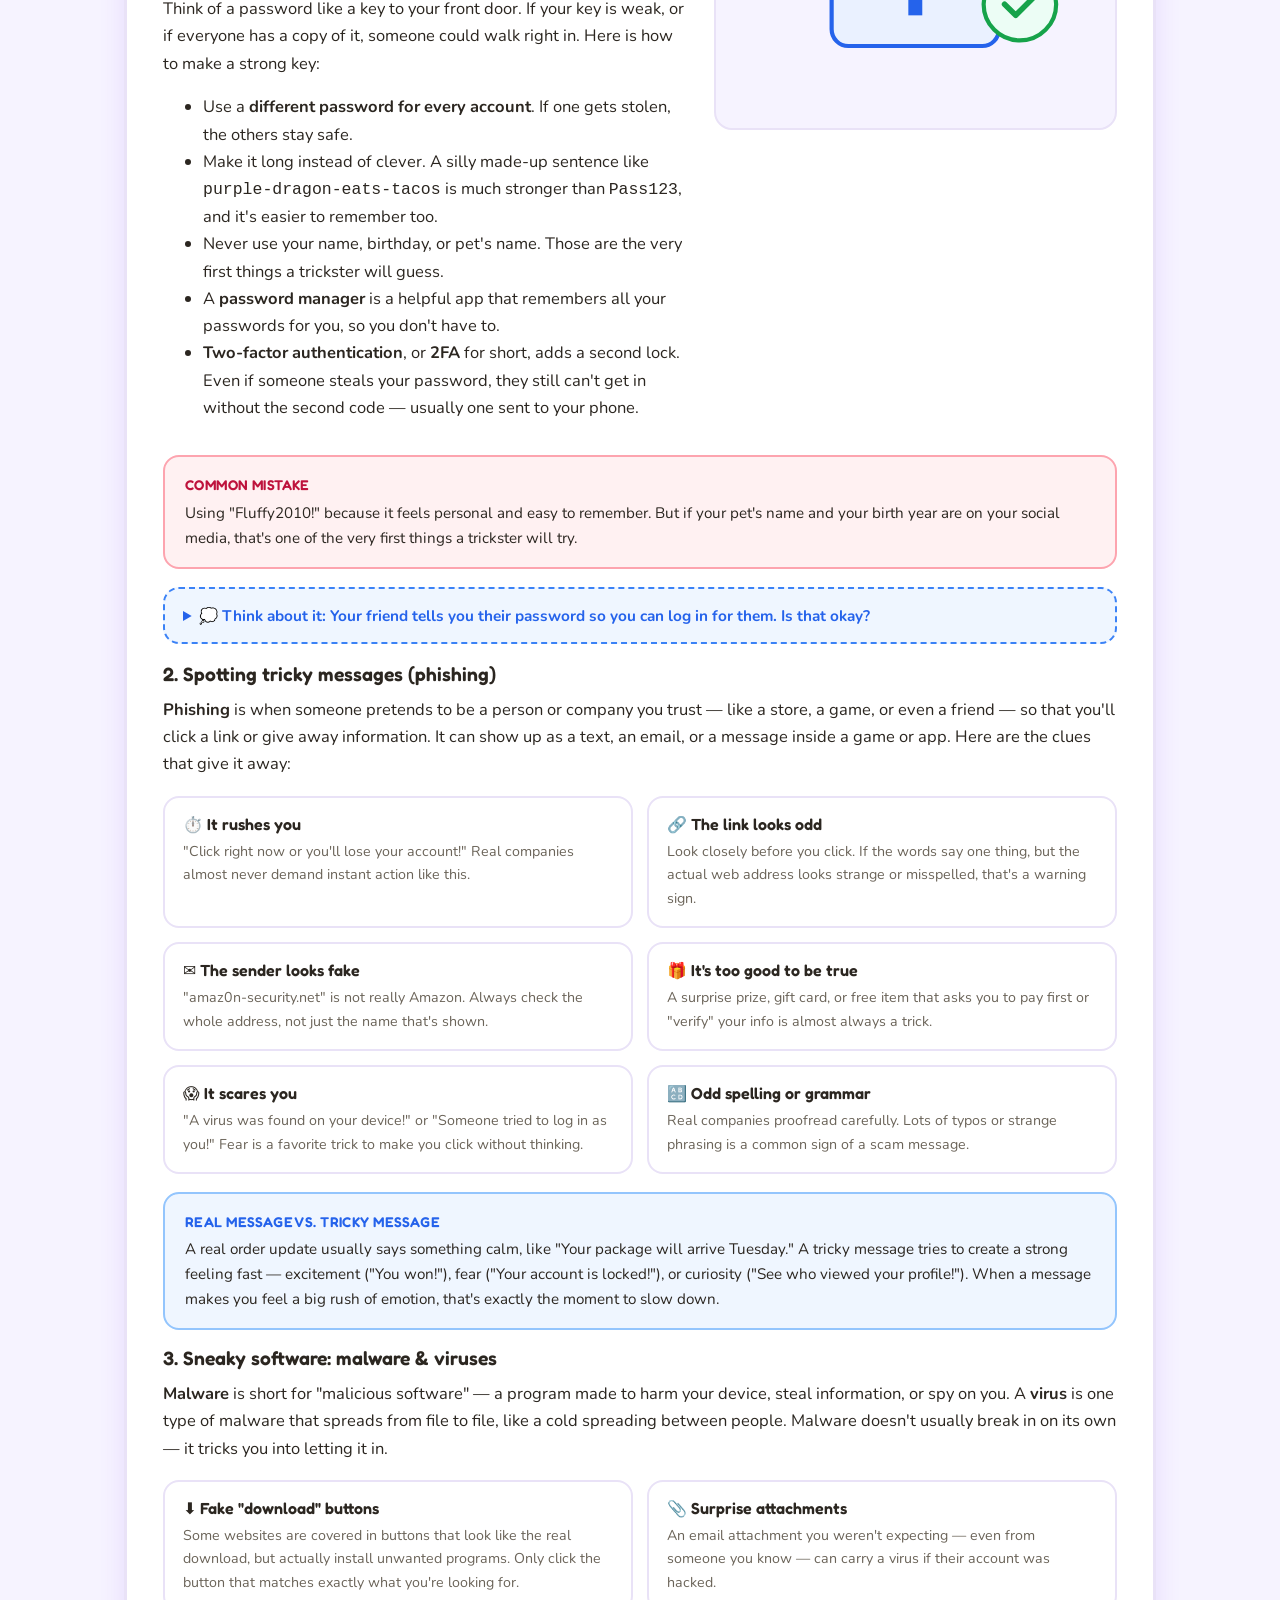
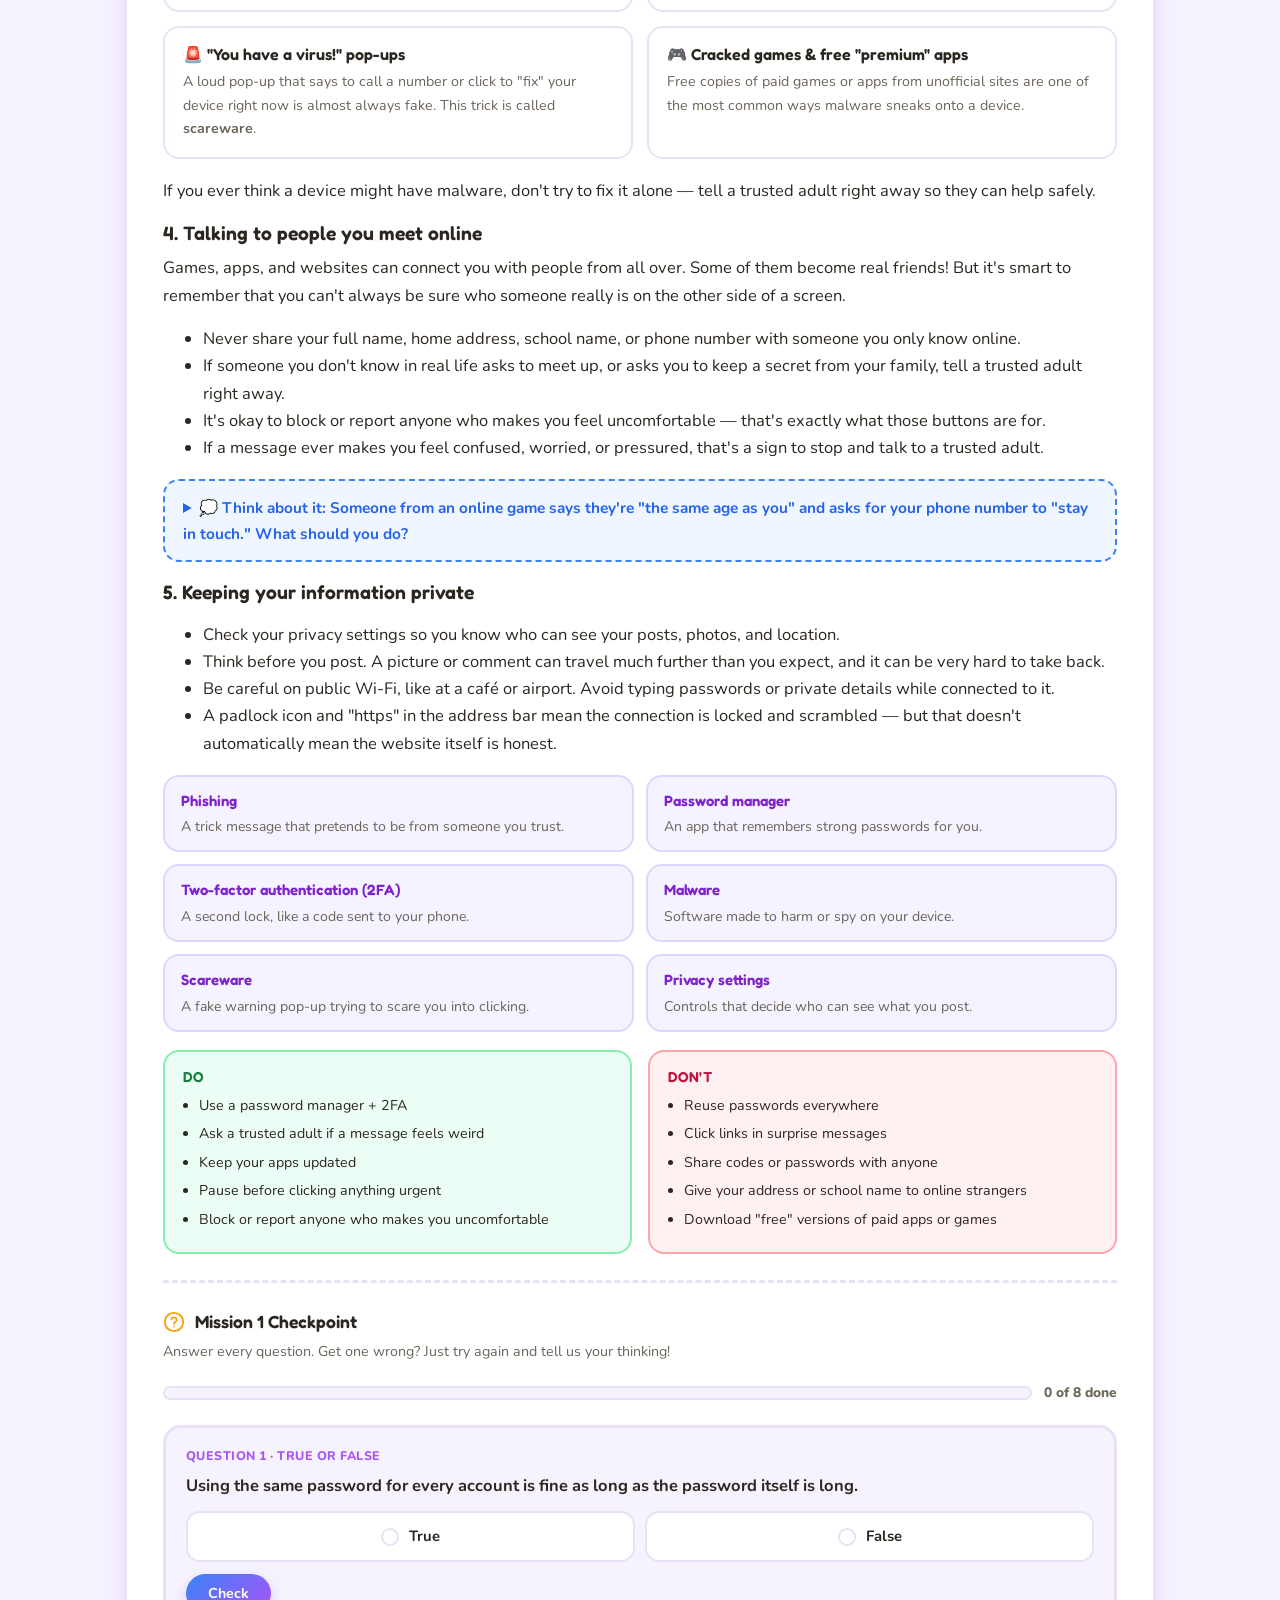
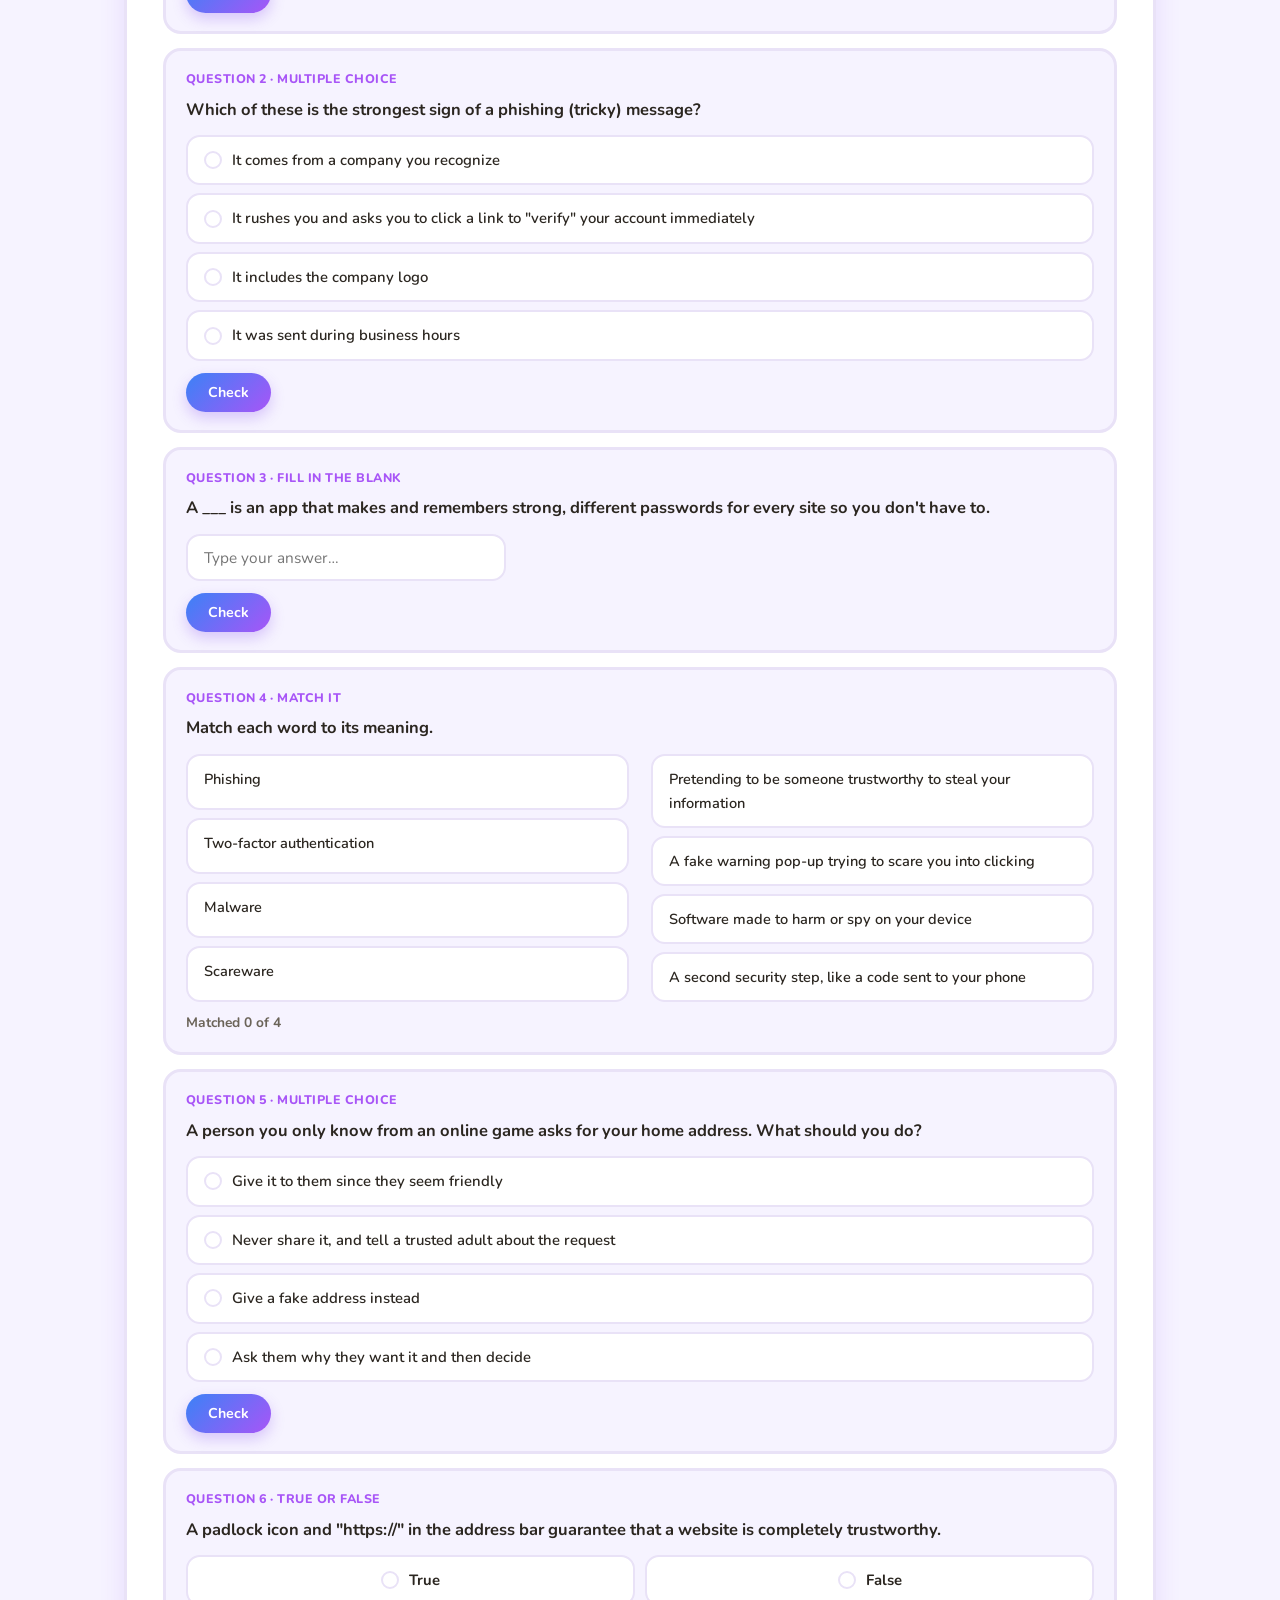
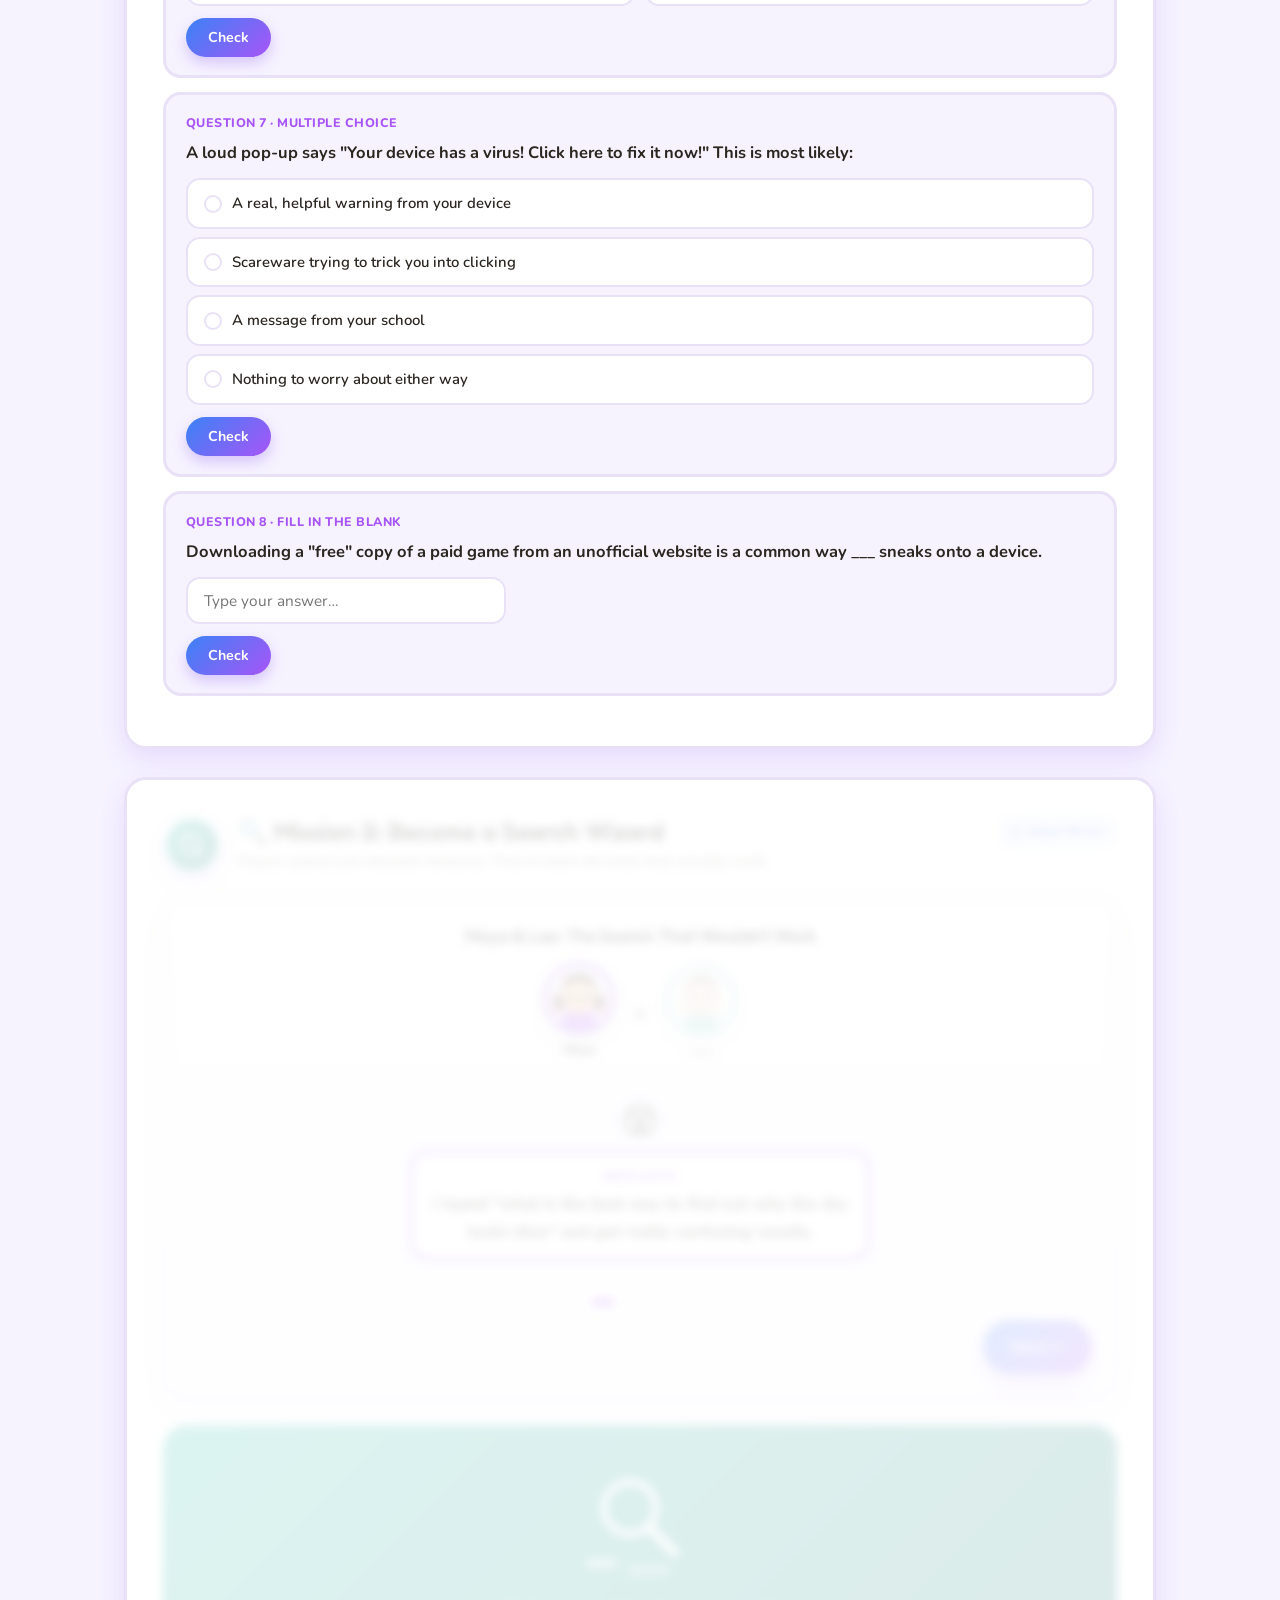
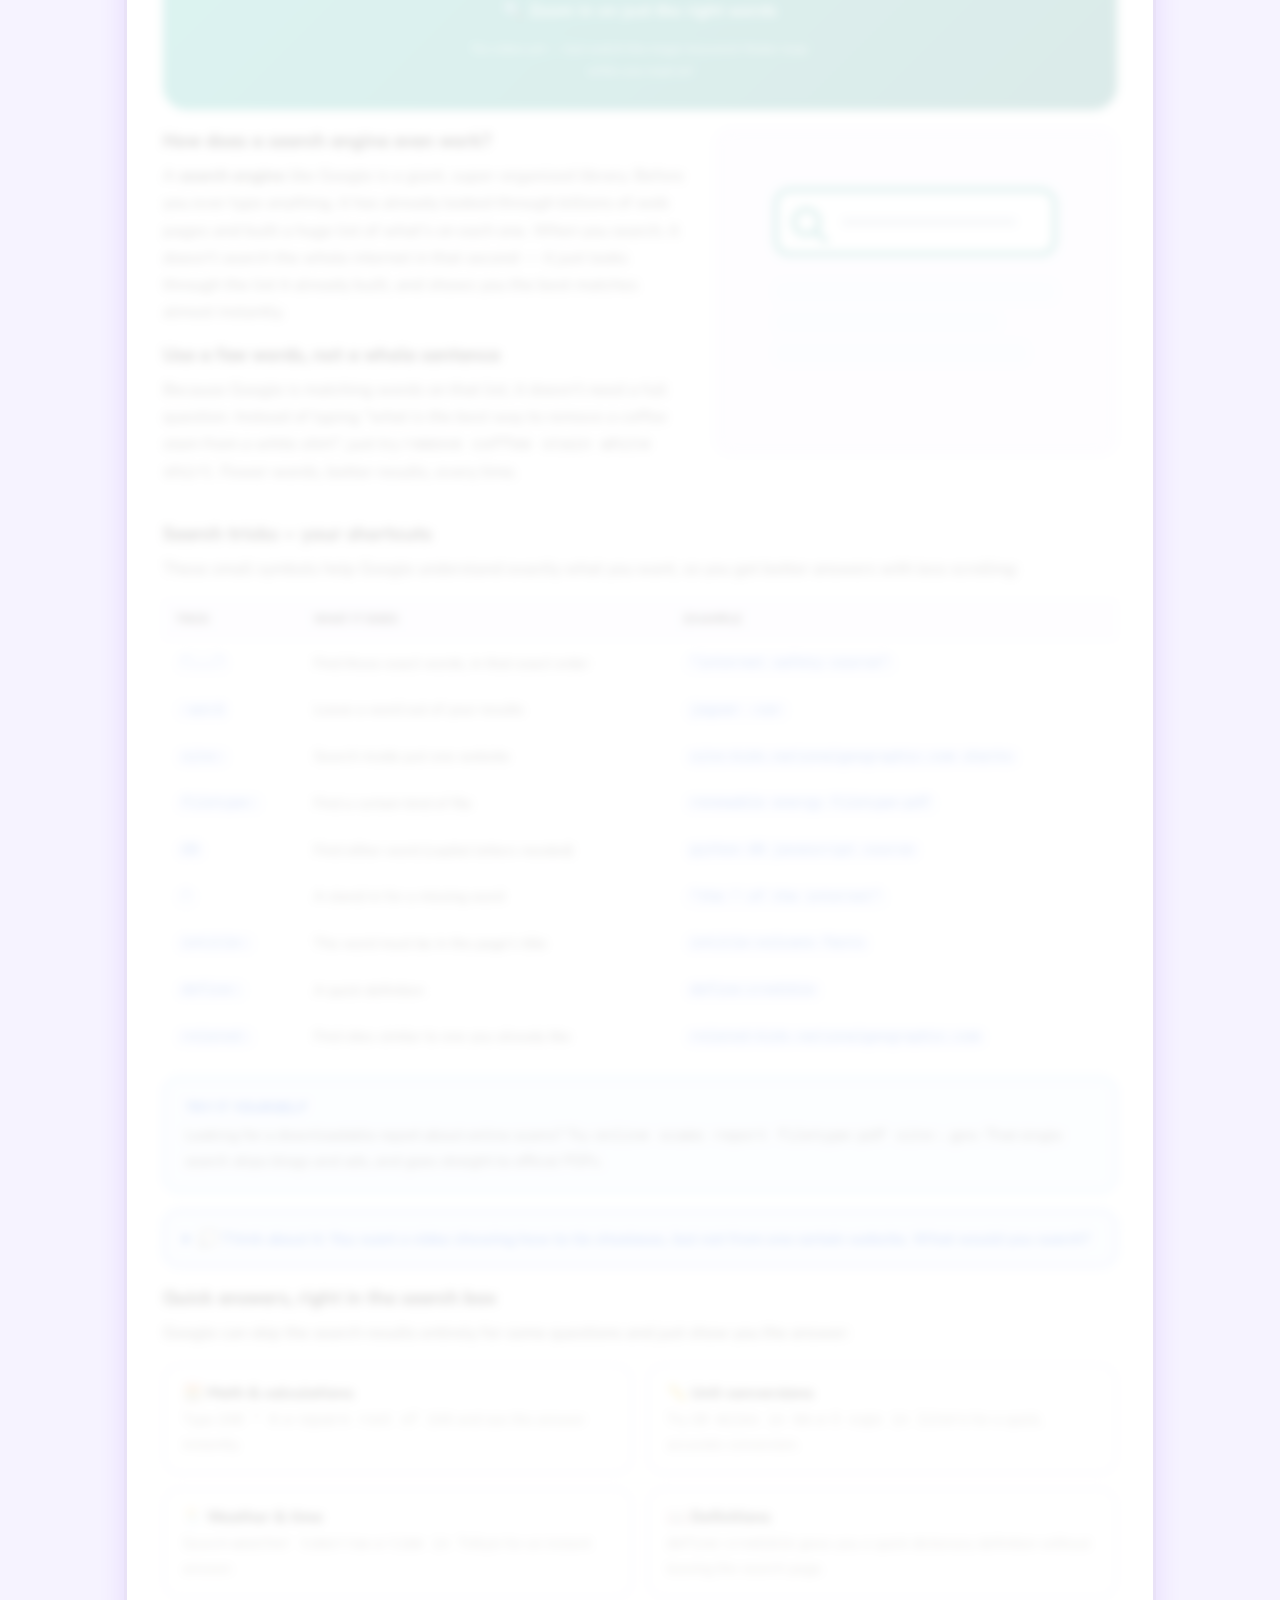
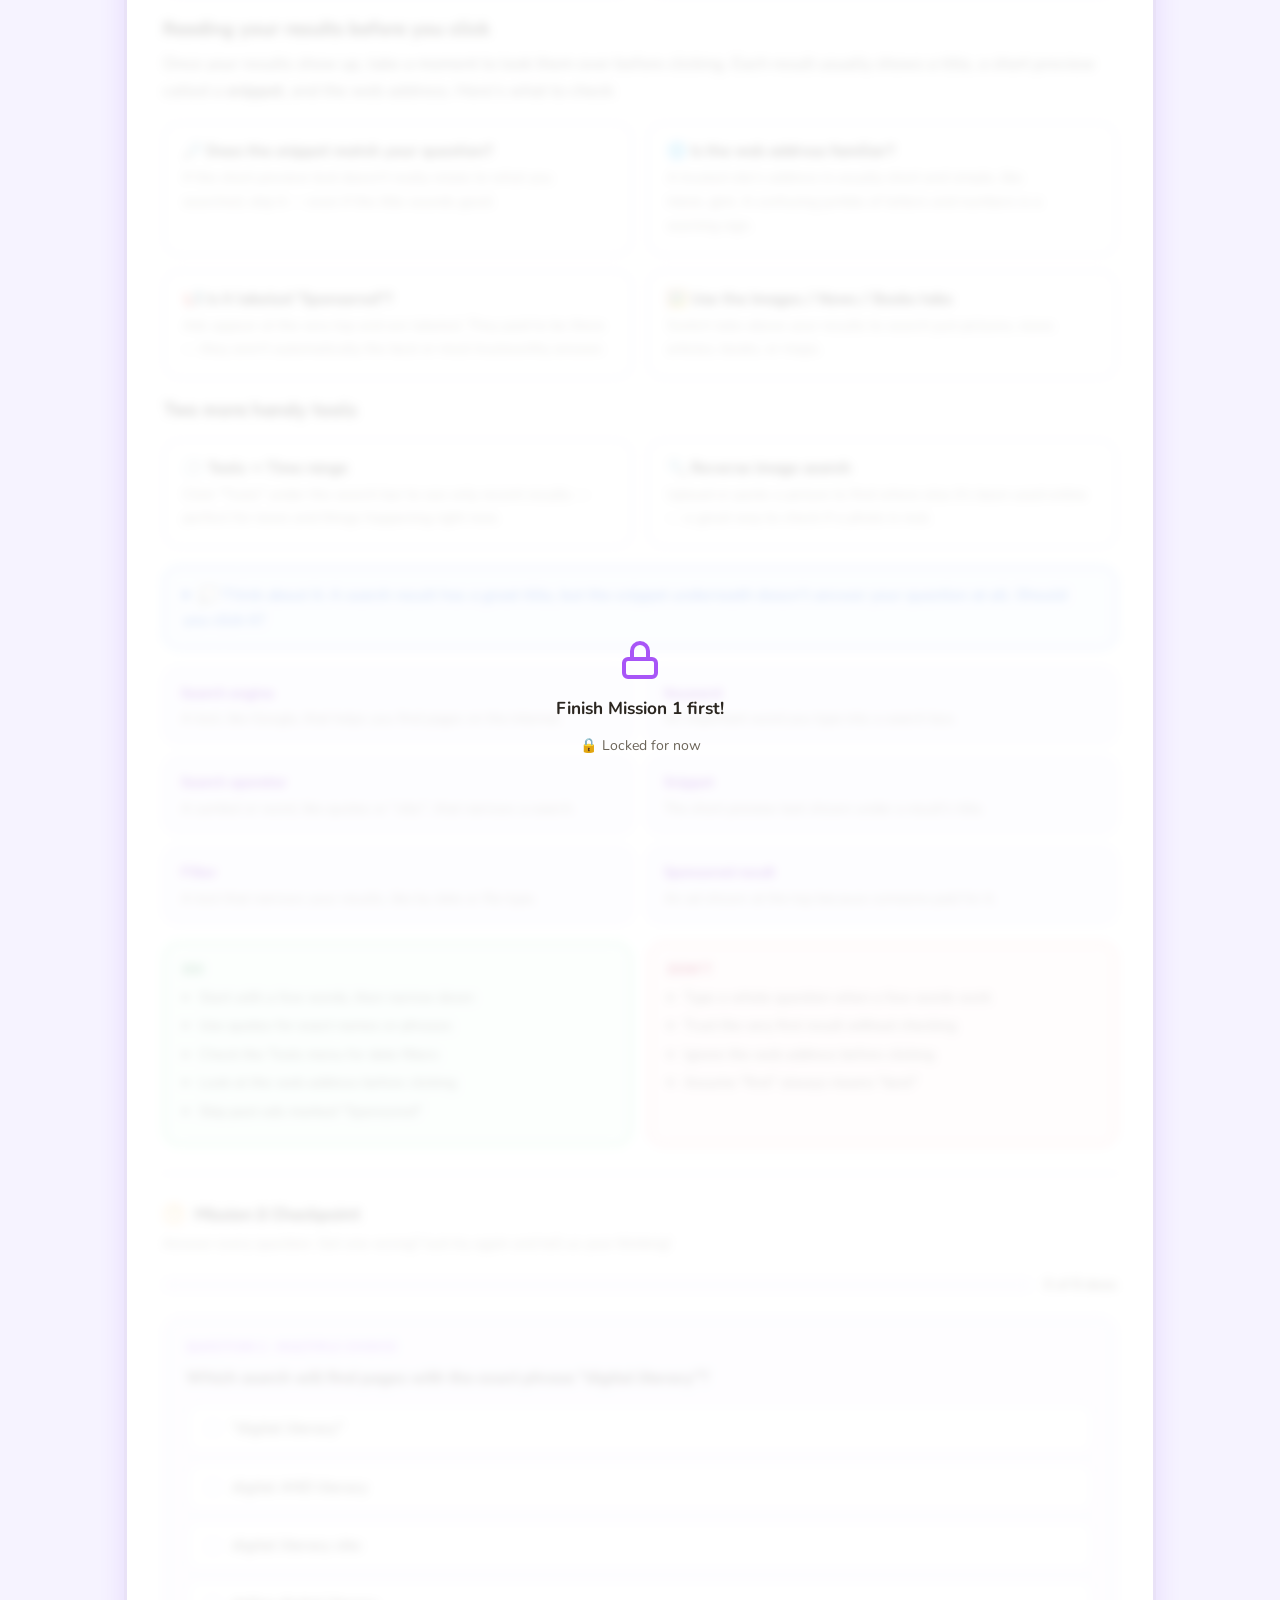
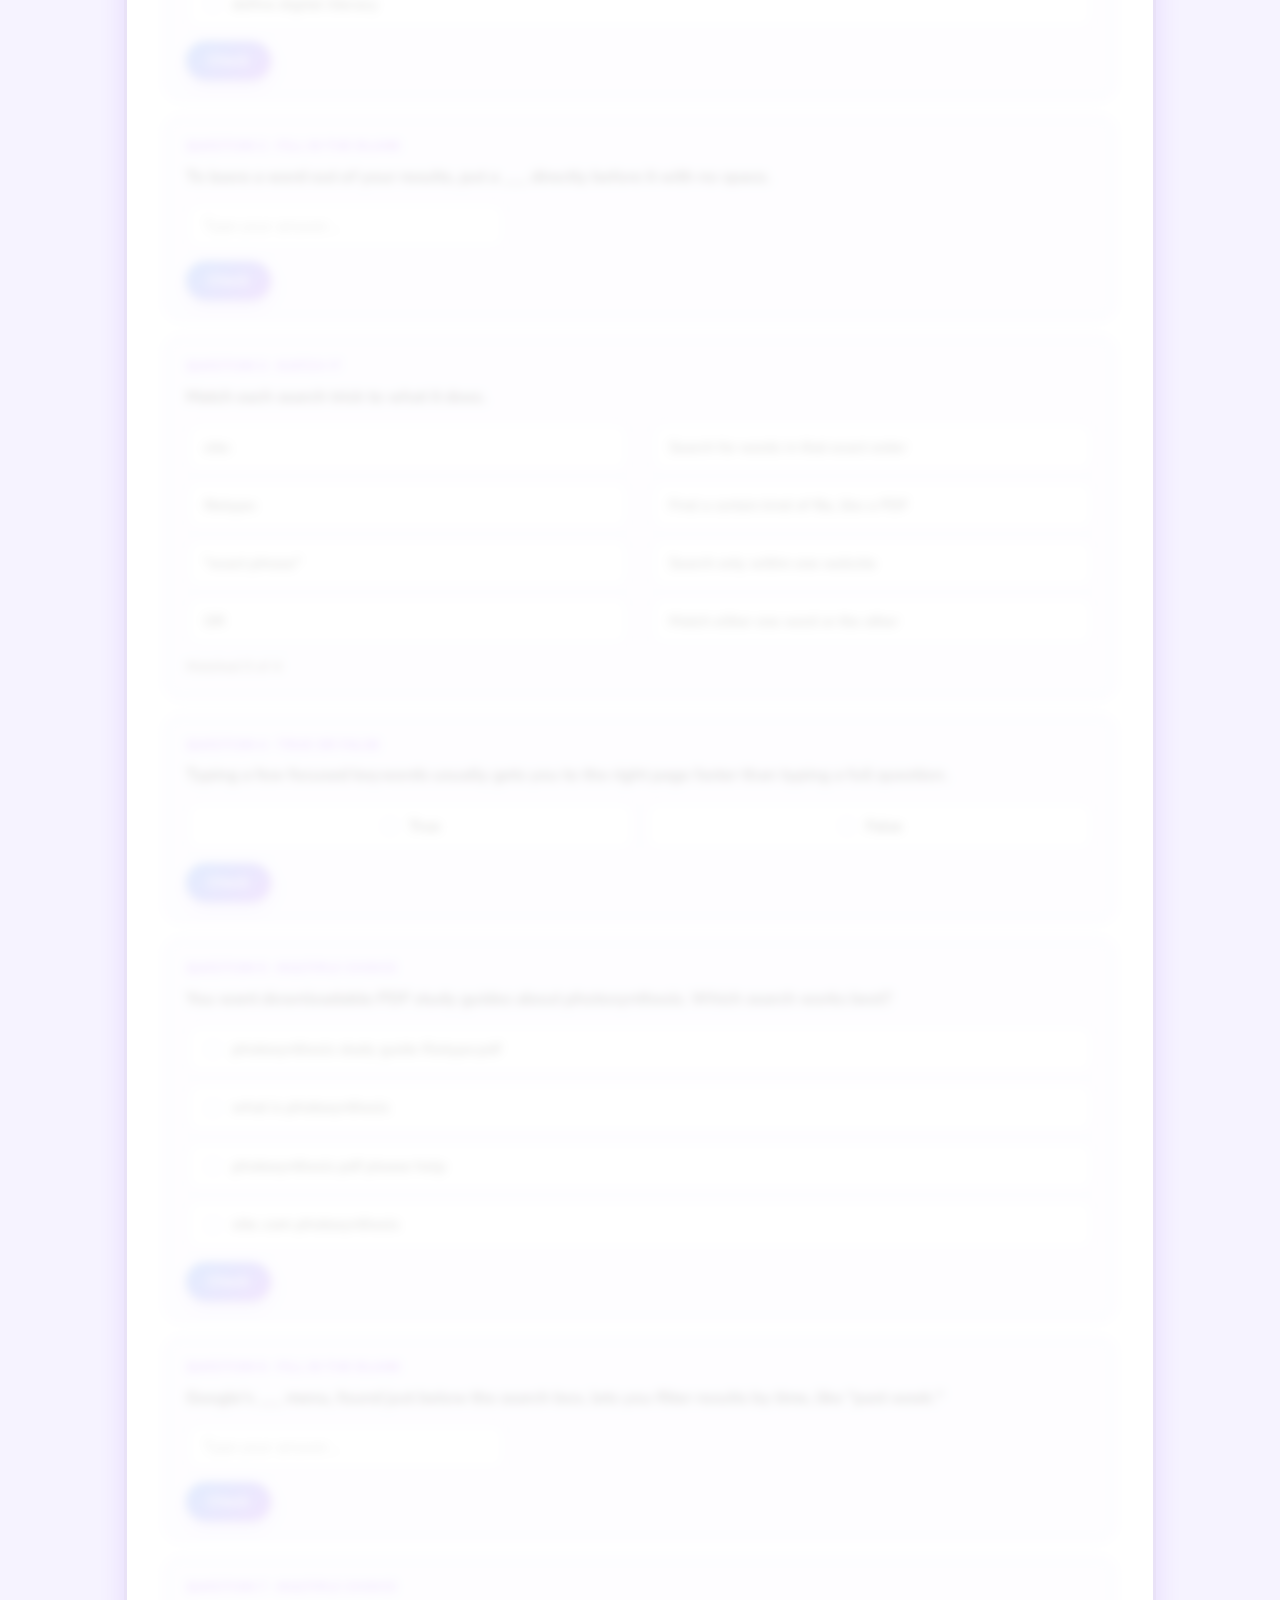
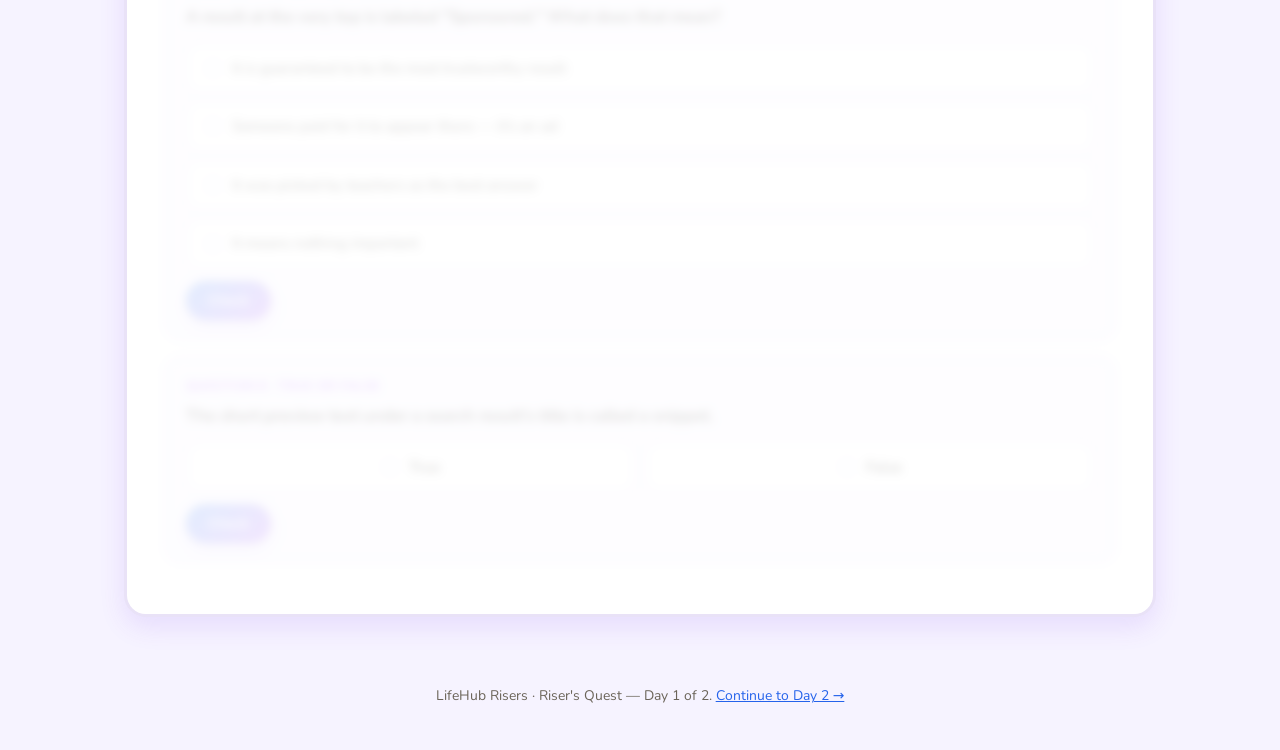
==== commit 4aa76884: "Rename to Riser's Quest, add cross-device sync, animate video slots - Rename the course to "Riser's " ====
--- a/day1.html
+++ b/day1.html
@@ -3,7 +3,7 @@
 <head>
 <meta charset="UTF-8">
 <meta name="viewport" content="width=device-width, initial-scale=1.0">
-<title>LifeHub Risers | Maya &amp; Leo's Internet Adventure — Day 1</title>
+<title>LifeHub Risers | Riser's Quest — Day 1</title>
 <link rel="stylesheet" href="css/styles.css">
 </head>
 <body>
@@ -12,7 +12,7 @@
   <div class="container">
     <a href="index.html" class="brand">
       <svg viewBox="0 0 24 24" fill="none" stroke="#2563eb" stroke-width="2" stroke-linecap="round" stroke-linejoin="round"><path d="M12 2 4 5v6c0 5 3.4 9 8 11 4.6-2 8-6 8-11V5l-8-3Z"/><path d="m9 12 2 2 4-4"/></svg>
-      <span class="brand-text">LifeHub Risers<small>Internet Adventure</small></span>
+      <span class="brand-text">LifeHub Risers<small>Riser's Quest</small></span>
     </a>
     <nav class="main-nav">
       <a href="index.html">Home</a>
@@ -26,11 +26,11 @@
 <main class="container">
   <div class="day-hero">
     <span class="tag">Day 1</span>
-    <h1>Staying Safe &amp; Searching Well</h1>
-    <p style="color:var(--ink-soft); max-width:640px;">Today takes about 75 minutes, in two parts. First you will learn how to keep yourself safe online. Then you will learn how to search like a pro. Take your time on each part — there's a lot of fun stuff to read, watch, and try. Your progress saves automatically, so it's fine to take a break. Ready? Let's go!</p>
+    <h1>Missions 1 &amp; 2: The Adventure Begins</h1>
+    <p style="color:var(--ink-soft); max-width:640px;">Somewhere out there, a trickster is sending fake prize texts, and Leo's phone just buzzed. Time to suit up. Today's about 75 minutes, two missions: first you'll help Maya and Leo dodge every trick in the book, then turn Google into your personal search superpower. Your progress saves itself, so pause anytime. Ready, Riser?</p>
     <div class="toc">
-      <a href="#s1" data-complete-key="isc-d1-s1">1. Staying Safe Online</a>
-      <a href="#s2" data-complete-key="isc-d1-s2" data-requires="isc-d1-s1">2. Mastering Google Search</a>
+      <a href="#s1" data-complete-key="isc-d1-s1">🛡️ Mission 1: Dodge the Tricksters</a>
+      <a href="#s2" data-complete-key="isc-d1-s2" data-requires="isc-d1-s1">🔍 Mission 2: Search Wizard</a>
     </div>
   </div>
 
@@ -39,20 +39,32 @@
     <div class="section-head">
       <div class="icon" style="background:linear-gradient(135deg, var(--blue), var(--blue-dark));"><svg viewBox="0 0 24 24" fill="none" stroke="#fff" stroke-width="2" stroke-linecap="round" stroke-linejoin="round"><path d="M12 2 4 5v6c0 5 3.4 9 8 11 4.6-2 8-6 8-11V5l-8-3Z"/><path d="m9 12 2 2 4-4"/></svg></div>
       <div>
-        <h2>Section 1 · Staying Safe Online</h2>
-        <div class="sub">Passwords, tricky messages, strangers, sneaky software, and simple habits that keep you safe.</div>
+        <h2>🛡️ Mission 1: Dodge the Tricksters</h2>
+        <div class="sub">Leo's phone just buzzed with a suspicious prize text. Let's find out what's really going on.</div>
       </div>
       <span class="time-badge"><svg viewBox="0 0 24 24" fill="none" stroke="currentColor" stroke-width="2" stroke-linecap="round" stroke-linejoin="round"><circle cx="12" cy="12" r="10"/><path d="M12 8v4l3 3"/></svg> About 35 min</span>
     </div>
 
     <div id="story-s1"></div>
 
-    <div class="video-slot" style="background:linear-gradient(135deg, var(--blue), var(--blue-dark));">
-      <div class="play-btn"><svg viewBox="0 0 24 24"><path d="M8 5v14l11-7z"/></svg></div>
-      <div class="video-caption">🎥 Watch &amp; Learn: Staying Safe Online</div>
-      <div class="video-note">Video coming soon — ask your facilitator to add one here!</div>
-    </div>
-    <!-- Facilitators: swap the .video-slot div above for a real <video> tag or a YouTube <iframe> embed. -->
+    <div class="mini-scene" style="background:linear-gradient(135deg, var(--blue), var(--blue-dark));">
+      <div class="scene-stage">
+        <svg viewBox="0 0 130 130" style="position:absolute; inset:0;">
+          <g class="scene-shield">
+            <path d="M65 18 32 32v26c0 24 15 41 33 46 18-5 33-22 33-46V32L65 18Z" fill="rgba(255,255,255,.22)" stroke="#fff" stroke-width="4"/>
+            <path d="M50 64 61 75 82 50" fill="none" stroke="#fff" stroke-width="6" stroke-linecap="round" stroke-linejoin="round"/>
+          </g>
+          <g class="scene-hook">
+            <rect x="2" y="18" width="28" height="20" rx="3" fill="#fff"/>
+            <path d="M2 18 16 31 30 18" fill="none" stroke="#3b82f6" stroke-width="2"/>
+            <circle cx="30" cy="18" r="7" fill="#ef4444"/>
+            <text x="30" y="22" font-size="10" fill="#fff" text-anchor="middle" font-weight="bold">!</text>
+          </g>
+        </svg>
+      </div>
+      <div class="scene-caption">🛡️ Watch the trick bounce right off</div>
+      <div class="scene-note">No video yet — but here's Maya &amp; Leo's shield in action while you read on!</div>
+    </div>
 
     <div class="content-grid">
       <div>
@@ -212,26 +224,34 @@
   <section class="section" id="s2" data-requires="isc-d1-s1">
     <div class="lock-overlay">
       <svg viewBox="0 0 24 24" fill="none" stroke="currentColor" stroke-width="2" stroke-linecap="round" stroke-linejoin="round"><rect x="4" y="11" width="16" height="9" rx="2"></rect><path d="M8 11V7a4 4 0 0 1 8 0v4"></path></svg>
-      <p>Finish Section 1's quiz first!</p>
+      <p>Finish Mission 1 first!</p>
       <span>🔒 Locked for now</span>
     </div>
     <div class="section-head">
       <div class="icon" style="background:linear-gradient(135deg, var(--teal), #0f766e);"><svg viewBox="0 0 24 24" fill="none" stroke="#fff" stroke-width="2" stroke-linecap="round" stroke-linejoin="round"><circle cx="11" cy="11" r="7"/><line x1="21" y1="21" x2="16.65" y2="16.65"/></svg></div>
       <div>
-        <h2>Section 2 · Mastering Google Search</h2>
-        <div class="sub">Simple tricks that help you find exactly what you need, fast.</div>
+        <h2>🔍 Mission 2: Become a Search Wizard</h2>
+        <div class="sub">Maya's search just returned nonsense. Time to learn the tricks that actually work.</div>
       </div>
       <span class="time-badge"><svg viewBox="0 0 24 24" fill="none" stroke="currentColor" stroke-width="2" stroke-linecap="round" stroke-linejoin="round"><circle cx="12" cy="12" r="10"/><path d="M12 8v4l3 3"/></svg> About 35 min</span>
     </div>
 
     <div id="story-s2"></div>
 
-    <div class="video-slot" style="background:linear-gradient(135deg, var(--teal), #0f766e);">
-      <div class="play-btn"><svg viewBox="0 0 24 24"><path d="M8 5v14l11-7z"/></svg></div>
-      <div class="video-caption">🎥 Watch &amp; Learn: Searching Like a Pro</div>
-      <div class="video-note">Video coming soon — ask your facilitator to add one here!</div>
-    </div>
-    <!-- Facilitators: swap the .video-slot div above for a real <video> tag or a YouTube <iframe> embed. -->
+    <div class="mini-scene" style="background:linear-gradient(135deg, var(--teal), #0f766e);">
+      <div class="scene-stage">
+        <svg viewBox="0 0 130 130" style="position:absolute; inset:0;">
+          <g class="scene-glass">
+            <circle cx="55" cy="55" r="26" fill="none" stroke="#fff" stroke-width="6"/>
+            <line x1="74" y1="74" x2="100" y2="100" stroke="#fff" stroke-width="8" stroke-linecap="round"/>
+          </g>
+          <rect x="10" y="105" width="34" height="10" rx="5" fill="rgba(255,255,255,.55)"/>
+          <rect x="52" y="112" width="44" height="10" rx="5" fill="rgba(255,255,255,.4)"/>
+        </svg>
+      </div>
+      <div class="scene-caption">🔍 Zoom in on just the right words</div>
+      <div class="scene-note">No video yet — but watch the magic keyword-finder loop while you read on!</div>
+    </div>
 
     <div class="content-grid">
       <div>
@@ -377,7 +397,7 @@
 </main>
 
 <footer class="site-footer">
-  LifeHub Risers · Maya &amp; Leo's Internet Adventure — Day 1 of 2. <a href="day2.html">Continue to Day 2 →</a>
+  LifeHub Risers · Riser's Quest — Day 1 of 2. <a href="day2.html">Continue to Day 2 →</a>
 </footer>
 
 <script src="js/quiz.js"></script>
@@ -447,7 +467,7 @@
         'Nothing to worry about either way'
       ], answer: 1, explain: 'Scareware uses fear and urgency to trick you into clicking something dangerous — a real device warning doesn\'t work that way.' },
     { type: 'fill', q: 'Downloading a "free" copy of a paid game from an unofficial website is a common way ___ sneaks onto a device.', answer: ['malware'], explain: 'Cracked games and apps are one of the most common ways malware spreads.' }
-  ], { title: 'Section 1 Check', sub: 'Answer every question. Get one wrong? Just try again and tell us your thinking!', storageKey: 'isc-d1-s1', nextId: 's2', nextLabel: 'Section 2' });
+  ], { title: 'Mission 1 Checkpoint', sub: 'Answer every question. Get one wrong? Just try again and tell us your thinking!', storageKey: 'isc-d1-s1', nextId: 's2', nextLabel: 'Mission 2' });
 
   mountQuiz('quiz-s2', [
     { type: 'mcq', q: 'Which search will find pages with the exact phrase "digital literacy"?', choices: [
@@ -478,7 +498,7 @@
         'It means nothing important'
       ], answer: 1, explain: 'Sponsored results are ads. They may still be useful, but being first doesn\'t mean most trustworthy.' },
     { type: 'tf', q: 'The short preview text under a search result\'s title is called a snippet.', answer: true, explain: 'Checking the snippet before clicking helps you judge whether a page actually answers your question.' }
-  ], { title: 'Section 2 Check', sub: 'Answer every question. Get one wrong? Just try again and tell us your thinking!', storageKey: 'isc-d1-s2', nextHref: 'day2.html', nextLabel: 'Day 2' });
+  ], { title: 'Mission 2 Checkpoint', sub: 'Answer every question. Get one wrong? Just try again and tell us your thinking!', storageKey: 'isc-d1-s2', nextHref: 'day2.html', nextLabel: 'Day 2' });
 </script>
 </body>
 </html>
--- a/css/styles.css
+++ b/css/styles.css
@@ -73,6 +73,26 @@
   border: 1.5px solid #86efac; padding: 5px 12px; border-radius: 999px;
 }
 
+.sync-btn {
+  font-size: .78rem; font-weight: 800; color: var(--blue-dark); background: #eef2ff;
+  border: 1.5px solid #c7d5fe; padding: 5px 12px; border-radius: 999px; cursor: pointer; font-family: var(--font-body);
+}
+.sync-btn:hover { background: #e0e7ff; }
+.sync-panel {
+  display: none; position: fixed; top: 74px; right: 20px; z-index: 100; width: 320px; max-width: calc(100vw - 40px);
+  background: #fff; border: 3px solid var(--border); border-radius: 20px; padding: 18px; box-shadow: 0 16px 34px rgba(0,0,0,.18);
+}
+.sync-panel.show { display: block; animation: pop .2s ease; }
+.sync-panel-title { font-family: var(--font-head); font-weight: 600; font-size: 1rem; margin-bottom: 6px; }
+.sync-panel p { font-size: .83rem; color: var(--ink-soft); margin: 0 0 12px; }
+.sync-panel label { display: block; font-size: .76rem; font-weight: 700; color: var(--ink-soft); margin-bottom: 4px; text-transform: uppercase; letter-spacing: .03em; }
+.sync-row { display: flex; gap: 6px; margin-bottom: 14px; }
+.sync-row input {
+  flex: 1; min-width: 0; padding: 8px 10px; border-radius: 10px; border: 2px solid var(--border); font-size: .82rem; font-family: var(--font-body);
+}
+.sync-row .btn { padding: 8px 14px; font-size: .8rem; flex: none; }
+.sync-msg { font-size: .82rem; font-weight: 700; color: var(--purple); min-height: 1.2em; }
+
 /* Hero */
 .hero { padding: 60px 0 40px; text-align: center; }
 .hero .eyebrow {
@@ -83,6 +103,15 @@
 .hero h1 { font-size: clamp(2rem, 4vw, 2.9rem); max-width: 780px; margin: 0 auto .4em; color: var(--ink); }
 .hero p.lead { max-width: 640px; margin: 0 auto 28px; color: var(--ink-soft); font-size: 1.1rem; }
 .hero-art { max-width: 620px; margin: 0 auto; }
+
+.hero-chars { display: flex; align-items: center; justify-content: center; gap: 20px; margin-top: 48px; flex-wrap: wrap; }
+.hero-char-portrait { width: 130px; height: 130px; border-radius: 50%; overflow: hidden; border: 5px solid #fff; box-shadow: 0 12px 26px rgba(0,0,0,.16); animation: msBob 3s ease-in-out infinite; }
+.hero-char-portrait.leo { animation-delay: .4s; }
+.hero-char-portrait svg { width: 100%; height: 100%; display: block; }
+.hero-speech {
+  background: #fff; border: 3px solid var(--border); border-radius: 999px; padding: 12px 22px; font-weight: 700;
+  font-family: var(--font-head); box-shadow: var(--shadow); font-size: 1.05rem;
+}
 
 .btn {
   display: inline-flex; align-items: center; gap: 8px; text-decoration: none; font-weight: 700;
@@ -424,10 +453,30 @@
   #cert-print-area { position: absolute; top: 0; left: 0; width: 100%; padding: 40px 0; background: #fff; }
 }
 
-/* Video placeholder */
-.video-slot { position: relative; border-radius: 20px; overflow: hidden; margin: 18px 0; aspect-ratio: 16/9; display: flex; align-items: center; justify-content: center; flex-direction: column; gap: 10px; color: #fff; text-align: center; padding: 20px; }
-.video-slot .play-btn { width: 62px; height: 62px; border-radius: 50%; background: rgba(255,255,255,.25); border: 3px solid #fff; display: flex; align-items: center; justify-content: center; transition: transform .15s; }
-.video-slot:hover .play-btn { transform: scale(1.08); }
-.video-slot .play-btn svg { width: 22px; height: 22px; fill: #fff; margin-left: 3px; }
-.video-slot .video-caption { font-weight: 700; font-size: .96rem; }
-.video-slot .video-note { font-size: .78rem; opacity: .85; }
+/* Animated mini-scene (stands in for video) */
+.mini-scene {
+  position: relative; border-radius: 24px; overflow: hidden; margin: 18px 0; min-height: 220px;
+  display: flex; align-items: center; justify-content: center; flex-direction: column; gap: 14px;
+  color: #fff; text-align: center; padding: 28px 20px;
+}
+.mini-scene .scene-stage { width: 130px; height: 130px; position: relative; }
+.mini-scene .scene-caption { font-weight: 700; font-size: 1.05rem; }
+.mini-scene .scene-note { font-size: .82rem; opacity: .9; max-width: 360px; }
+
+@keyframes msPulse { 0%, 100% { transform: scale(1); } 50% { transform: scale(1.08); } }
+@keyframes msBob { 0%, 100% { transform: translateY(0) rotate(0deg); } 50% { transform: translateY(-8px) rotate(-4deg); } }
+@keyframes msSlide { 0% { transform: translateX(-30px); opacity: 0; } 15% { opacity: 1; } 85% { opacity: 1; } 100% { transform: translateX(30px); opacity: 0; } }
+@keyframes msFlicker { 0%, 19%, 21%, 100% { opacity: 1; } 20% { opacity: .4; } }
+@keyframes msSpin { from { transform: rotate(-8deg); } to { transform: rotate(8deg); } }
+@keyframes msPop { 0%, 100% { transform: scale(0) rotate(-15deg); opacity: 0; } 50% { transform: scale(1.15) rotate(0deg); opacity: 1; } 65% { transform: scale(1) rotate(0deg); opacity: 1; } }
+@keyframes msTwinkle { 0%, 100% { opacity: .2; transform: scale(.7); } 50% { opacity: 1; transform: scale(1.1); } }
+@keyframes msOpen { 0%, 100% { transform: rotateY(0deg); } 50% { transform: rotateY(-18deg); } }
+
+.scene-shield { animation: msPulse 1.8s ease-in-out infinite; transform-origin: center; }
+.scene-hook { animation: msSlide 2.6s ease-in-out infinite; }
+.scene-glass { animation: msBob 2.2s ease-in-out infinite; transform-origin: 30% 30%; }
+.scene-bulb { animation: msFlicker 3s ease-in-out infinite; }
+.scene-pages { animation: msSpin 2s ease-in-out infinite alternate; transform-origin: bottom center; }
+.scene-stamp { animation: msPop 2.4s ease-in-out infinite; transform-origin: center; }
+.scene-star { animation: msTwinkle 1.6s ease-in-out infinite; }
+.scene-book { animation: msOpen 2.8s ease-in-out infinite; transform-origin: left center; }
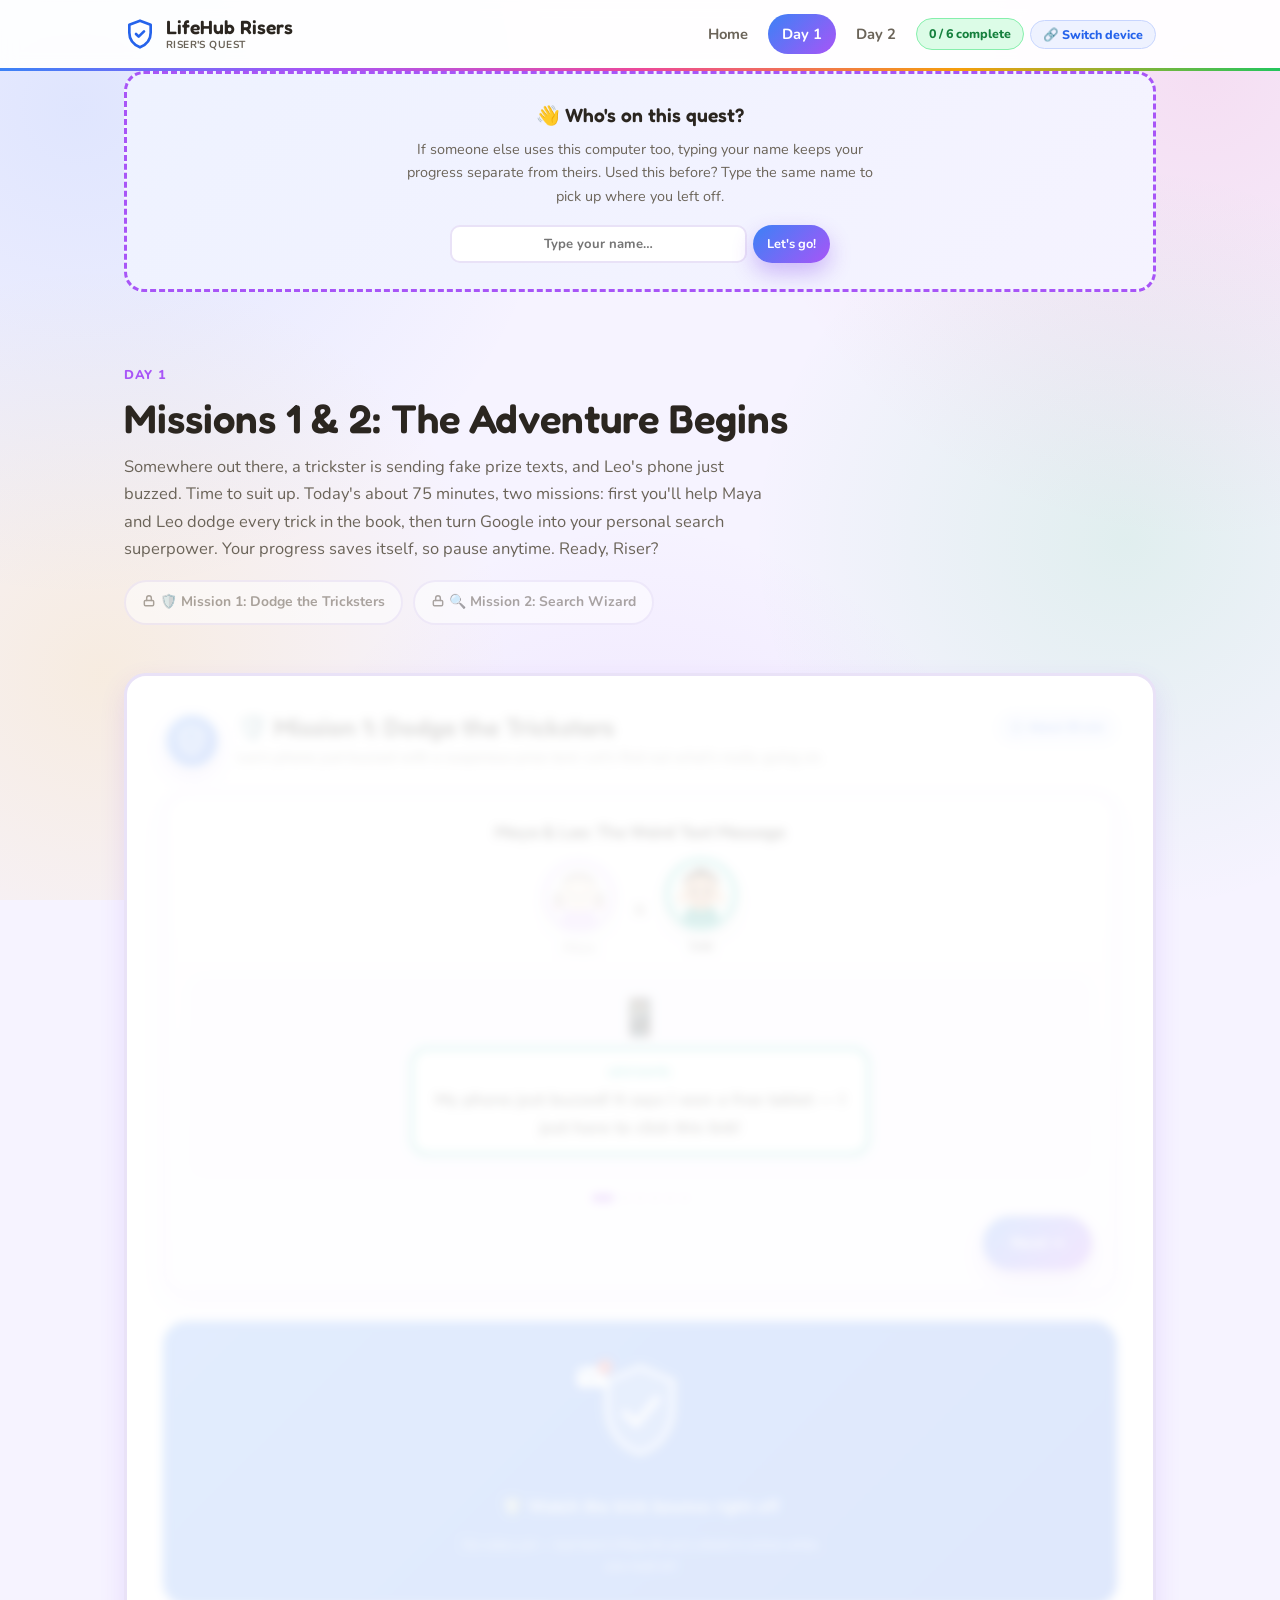
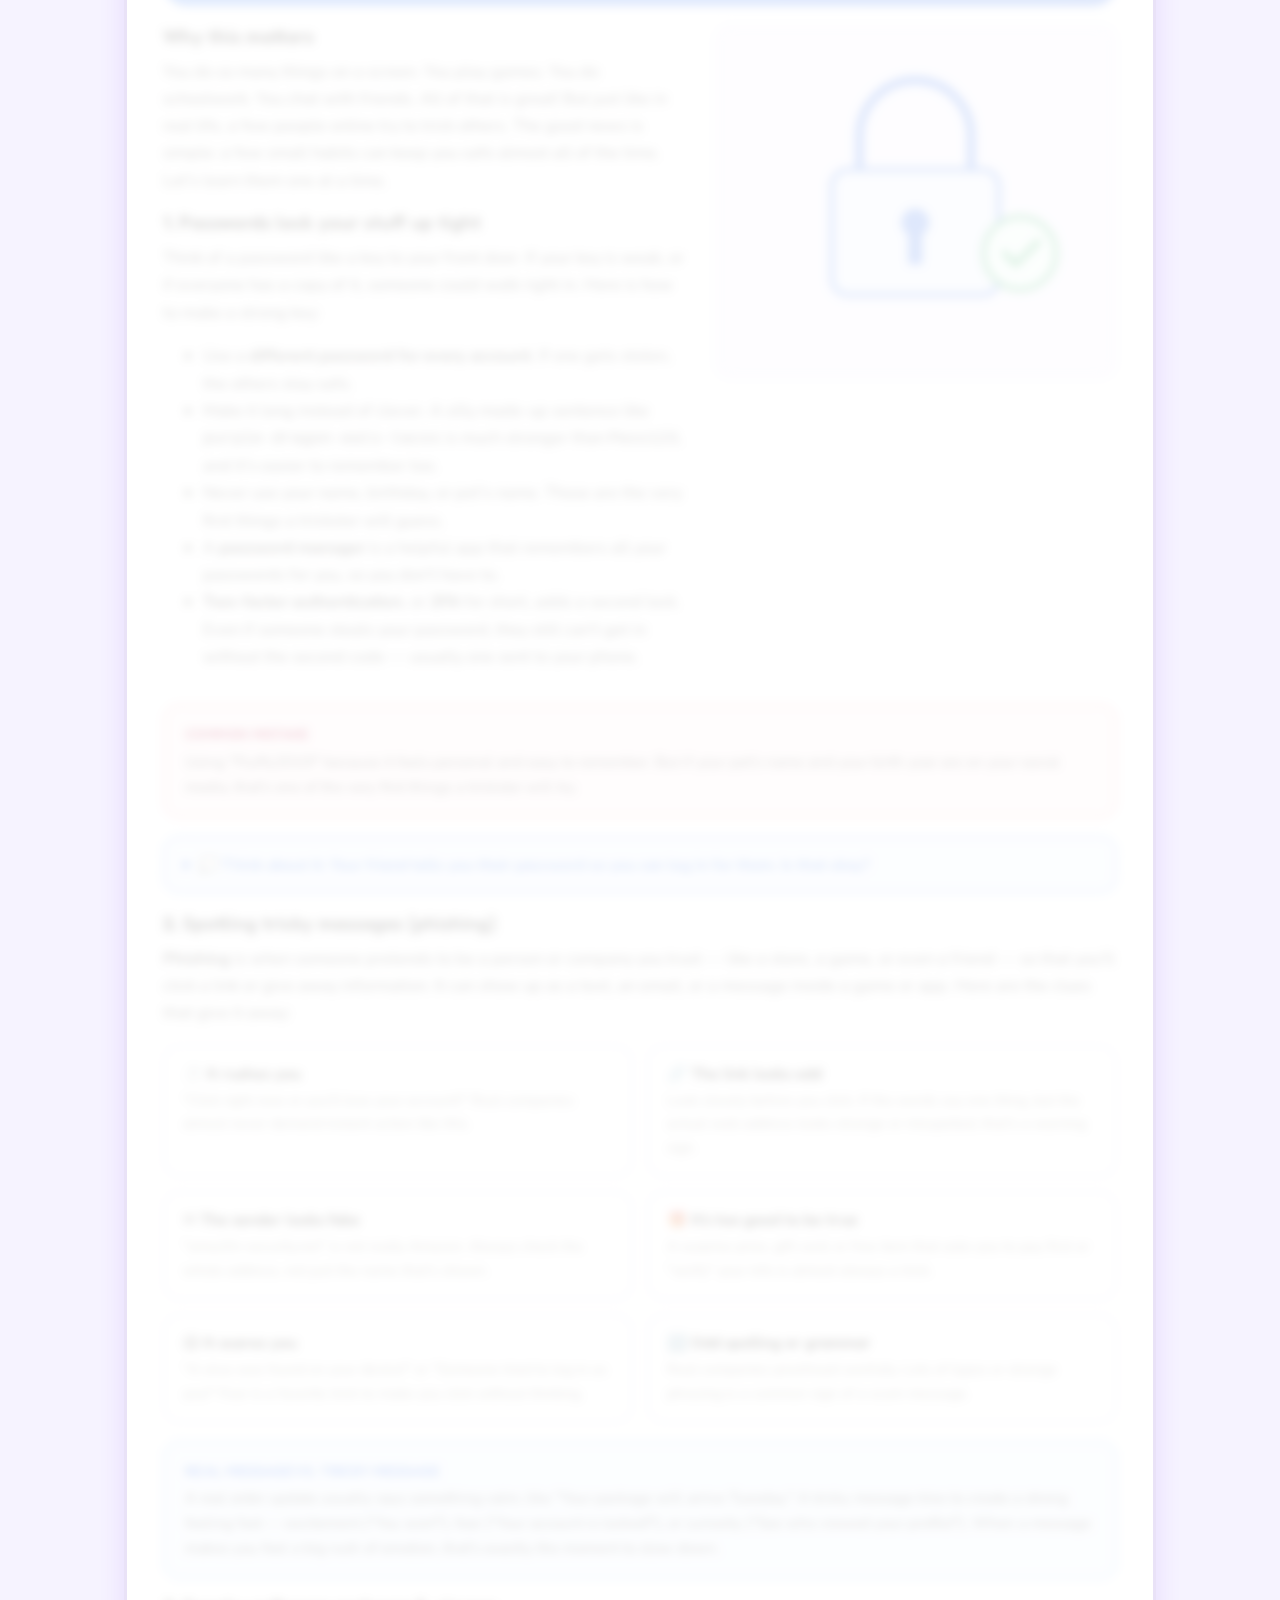
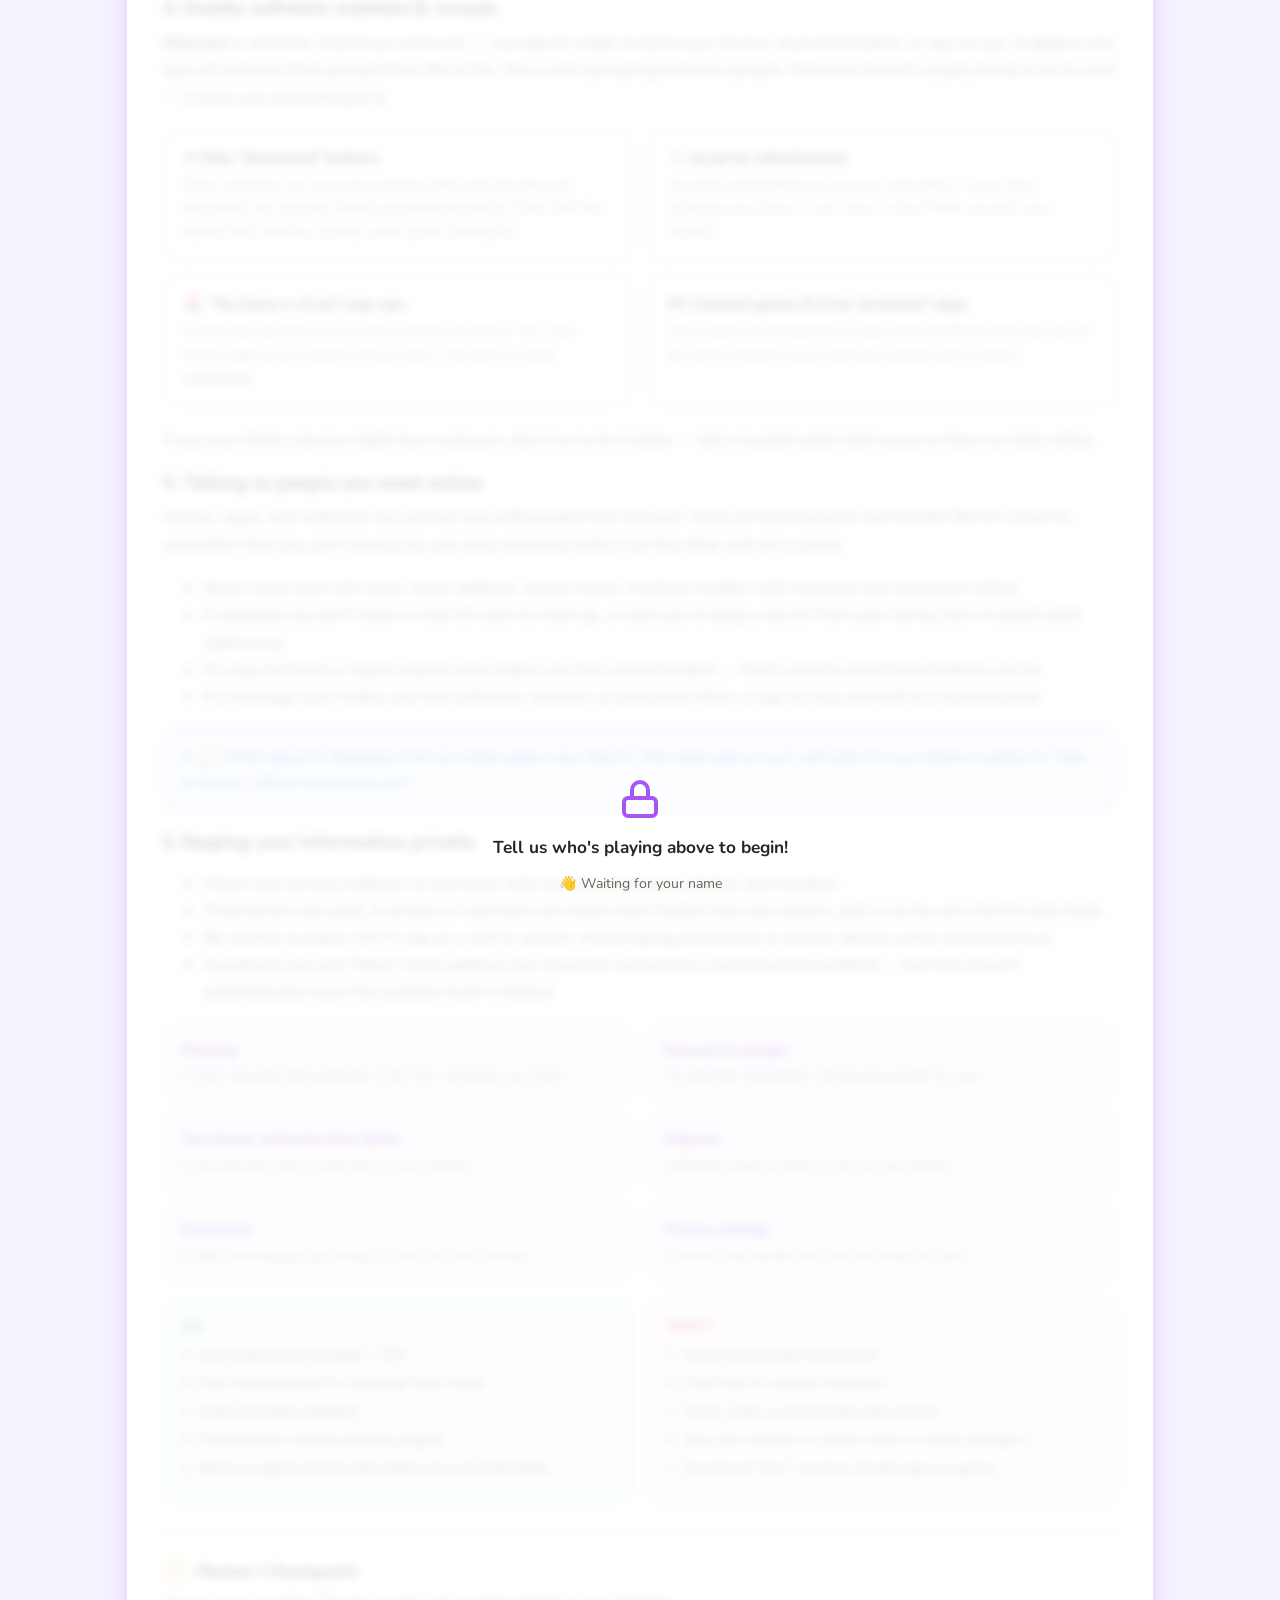
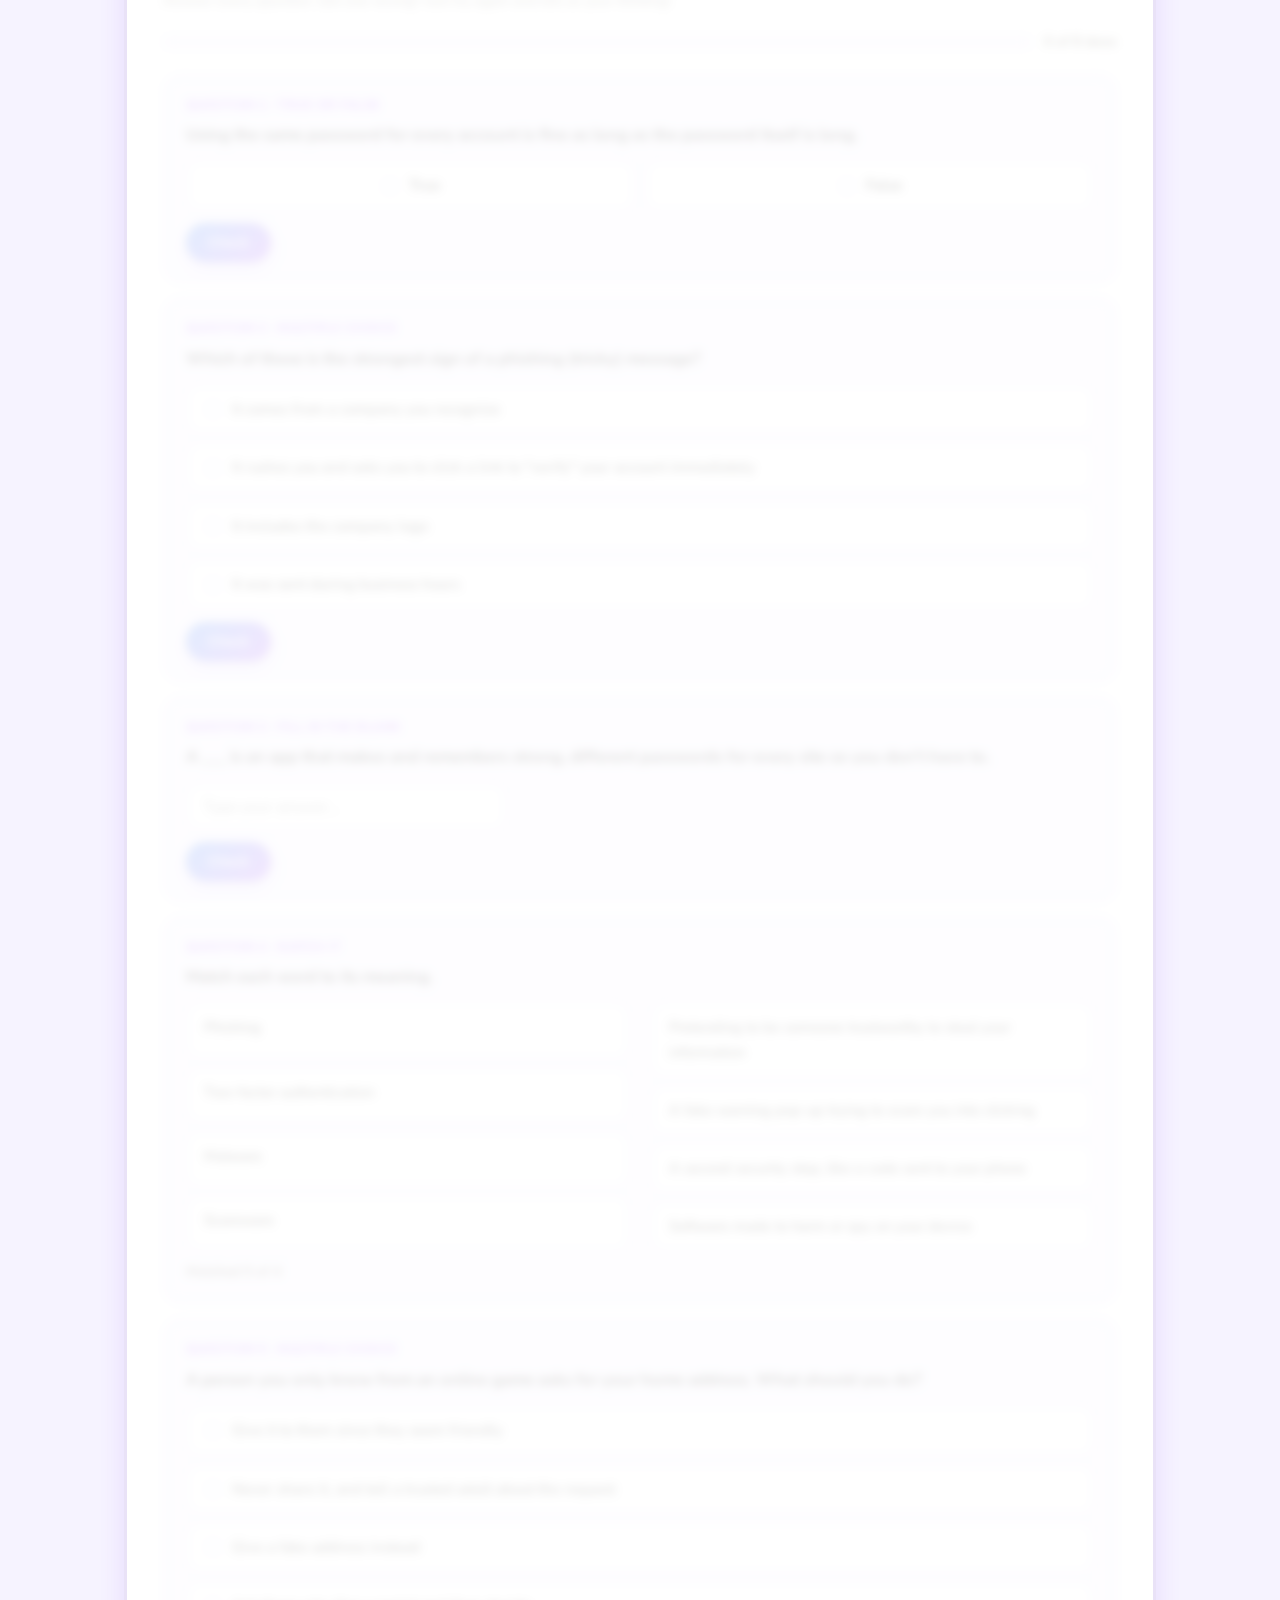
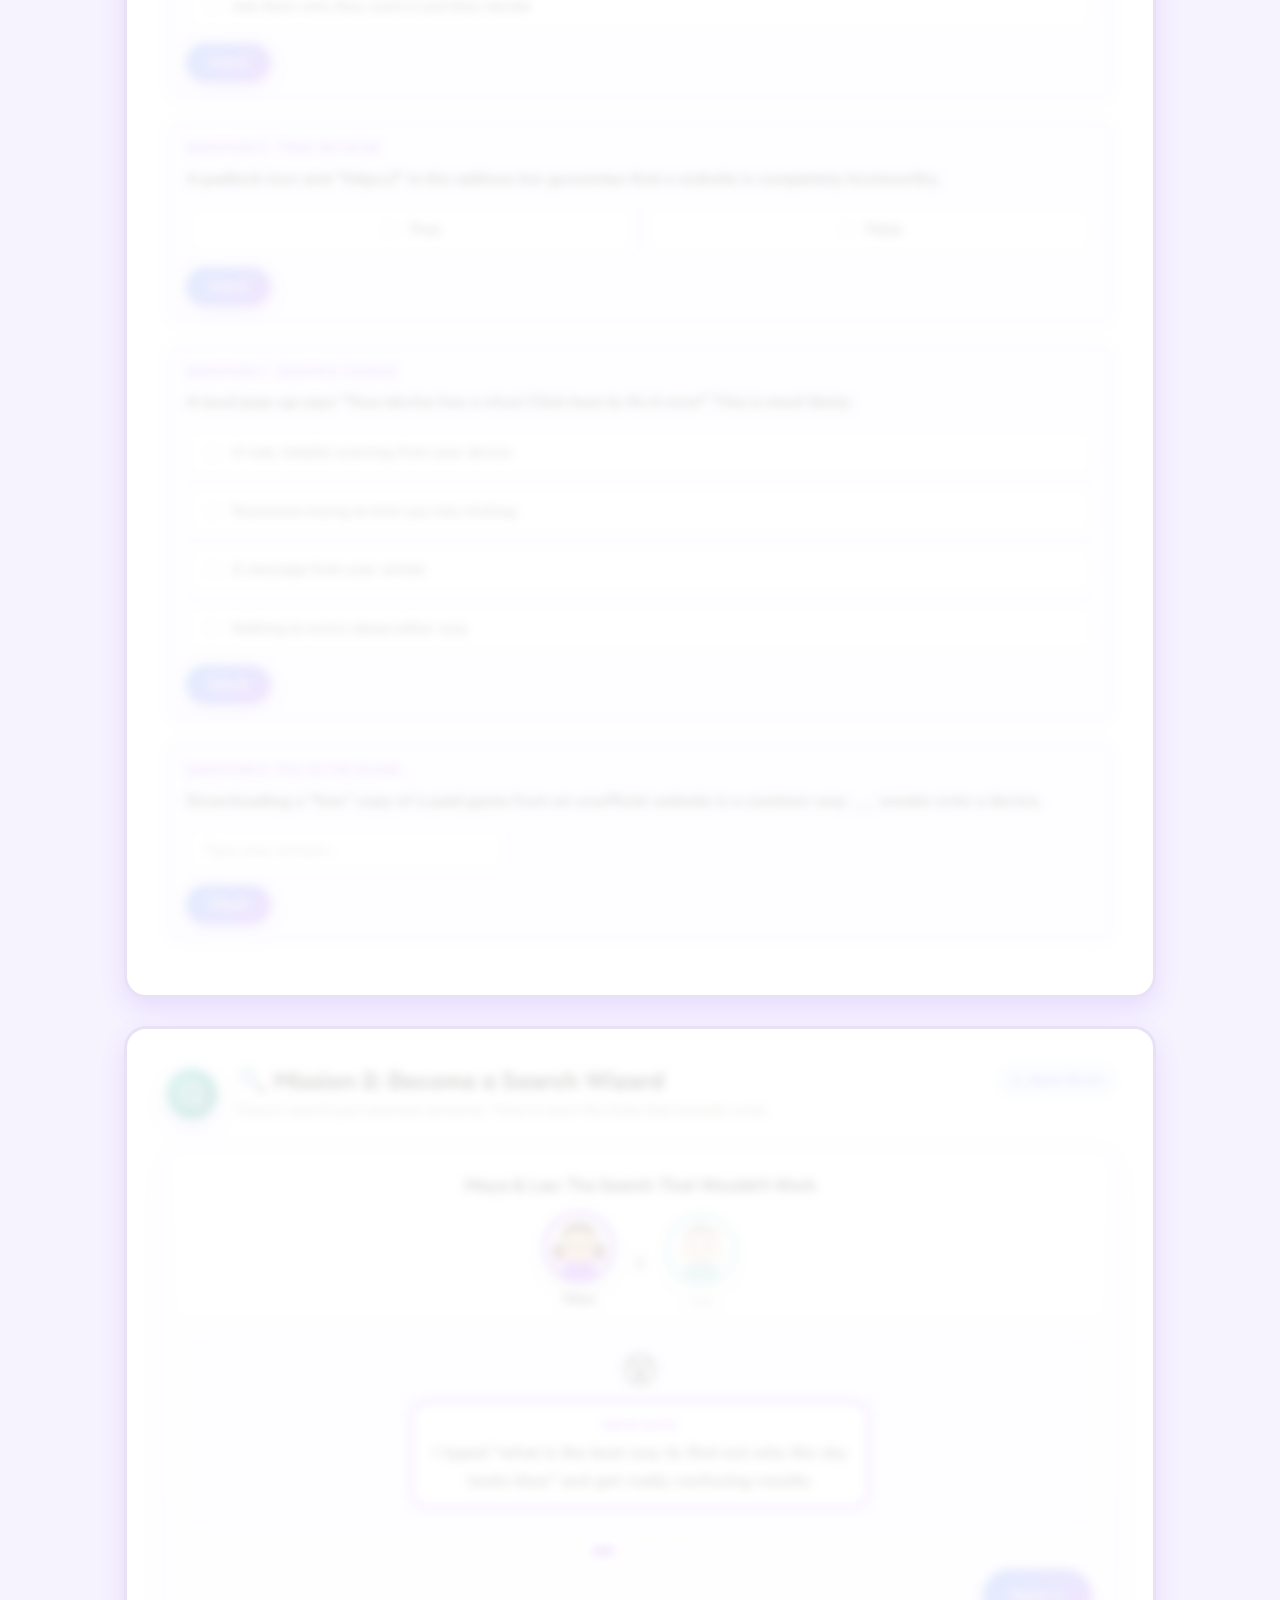
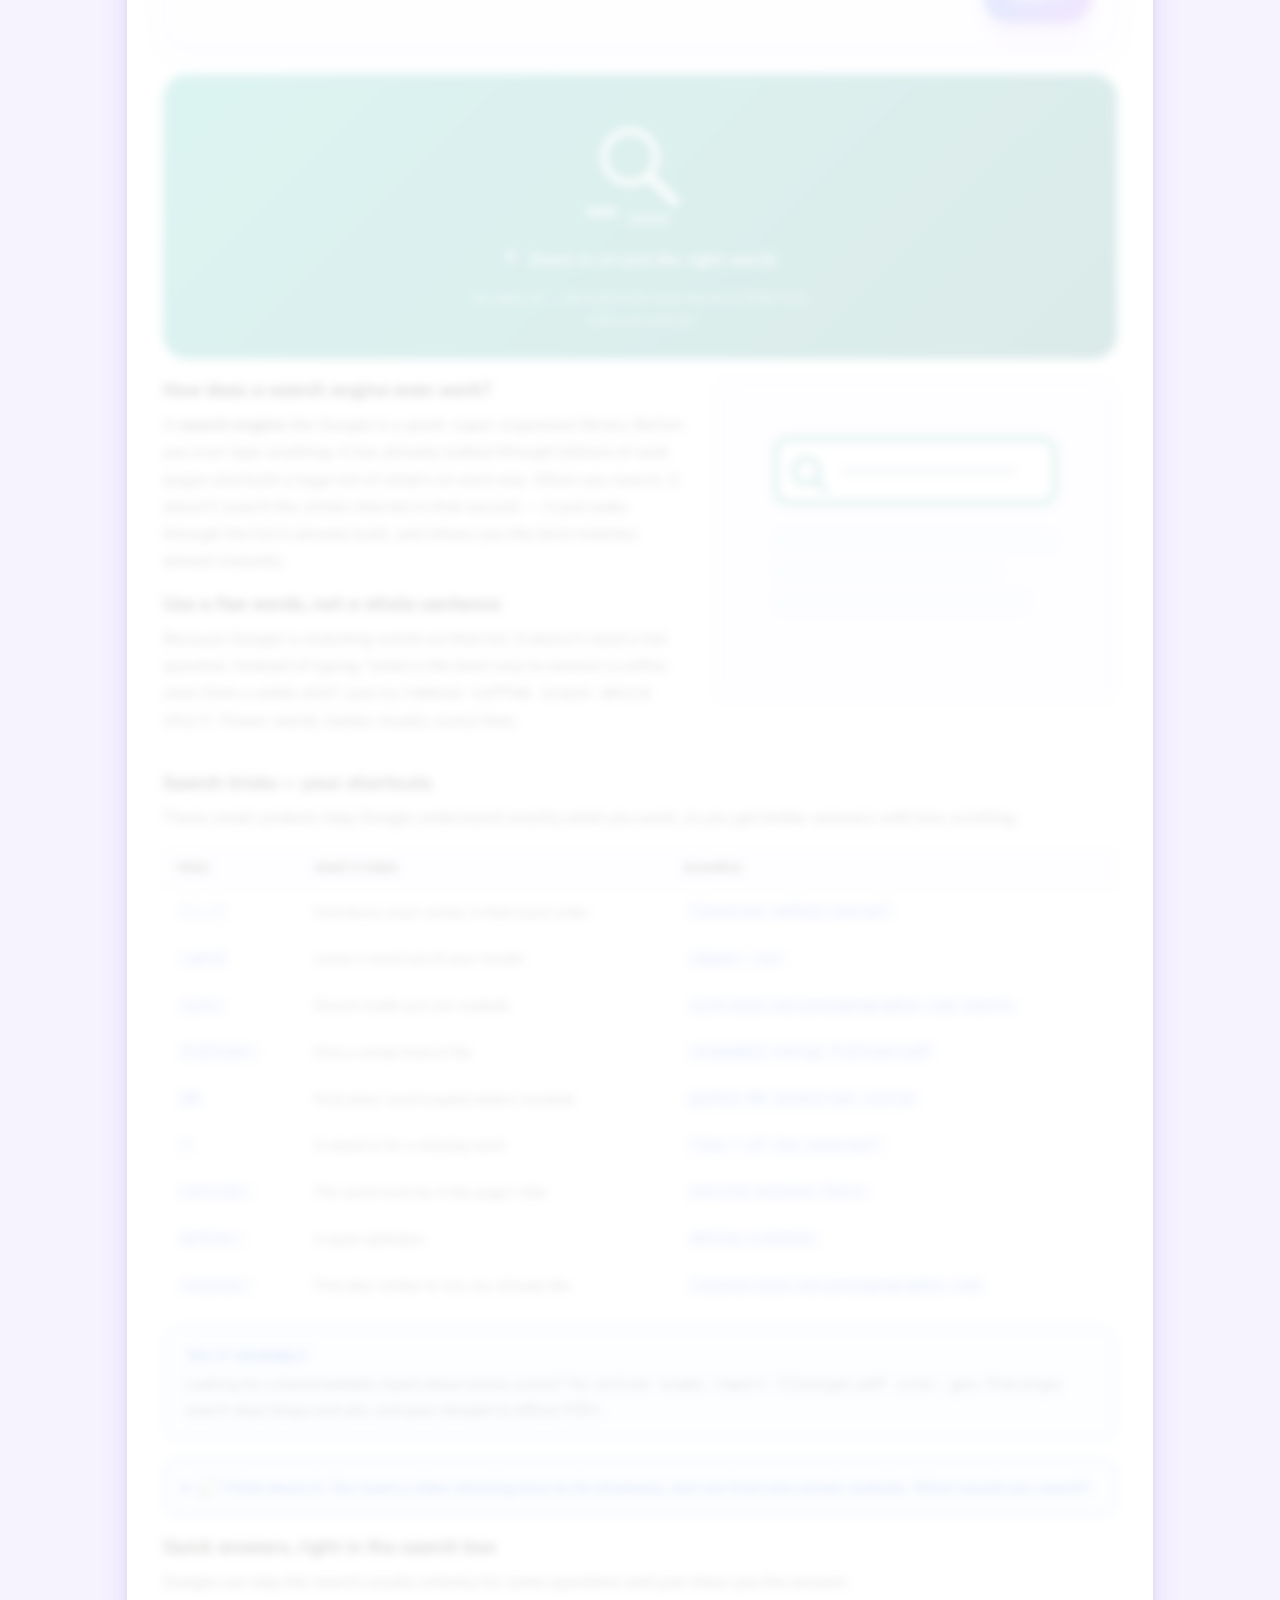
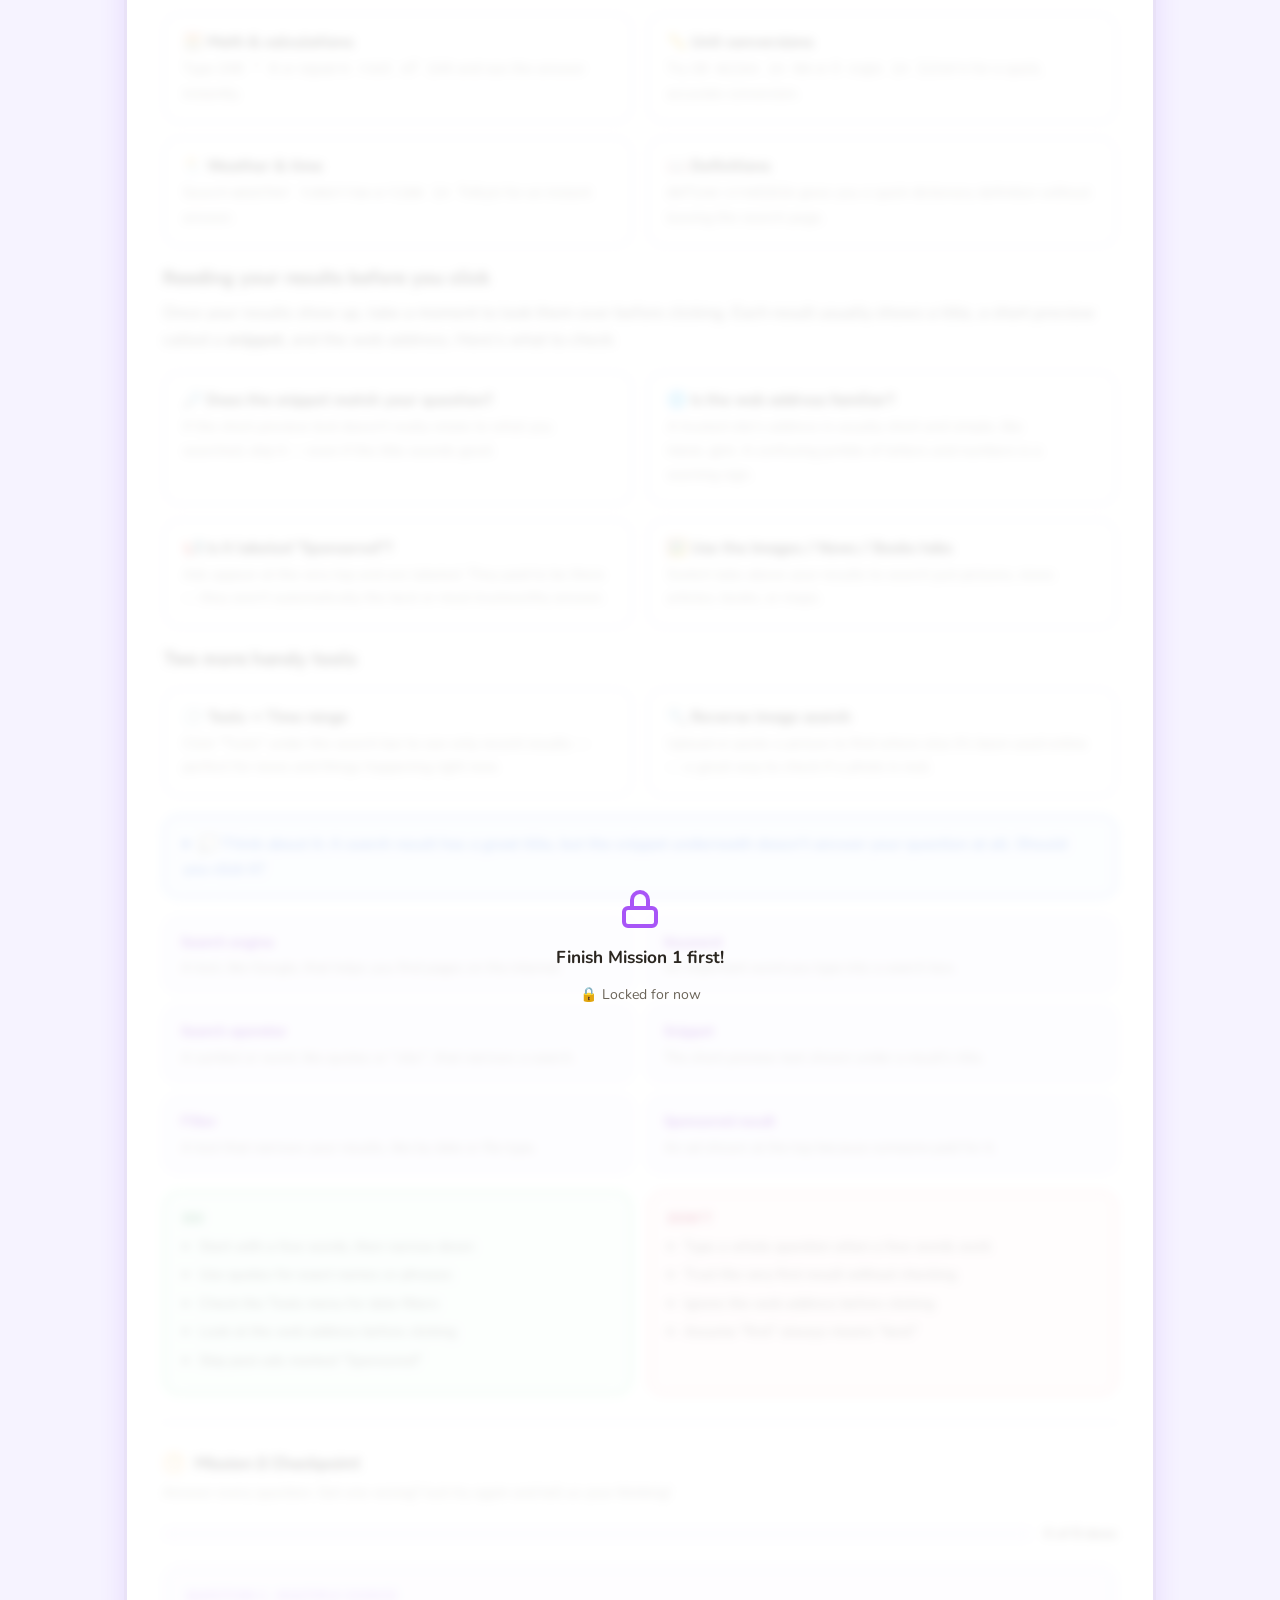
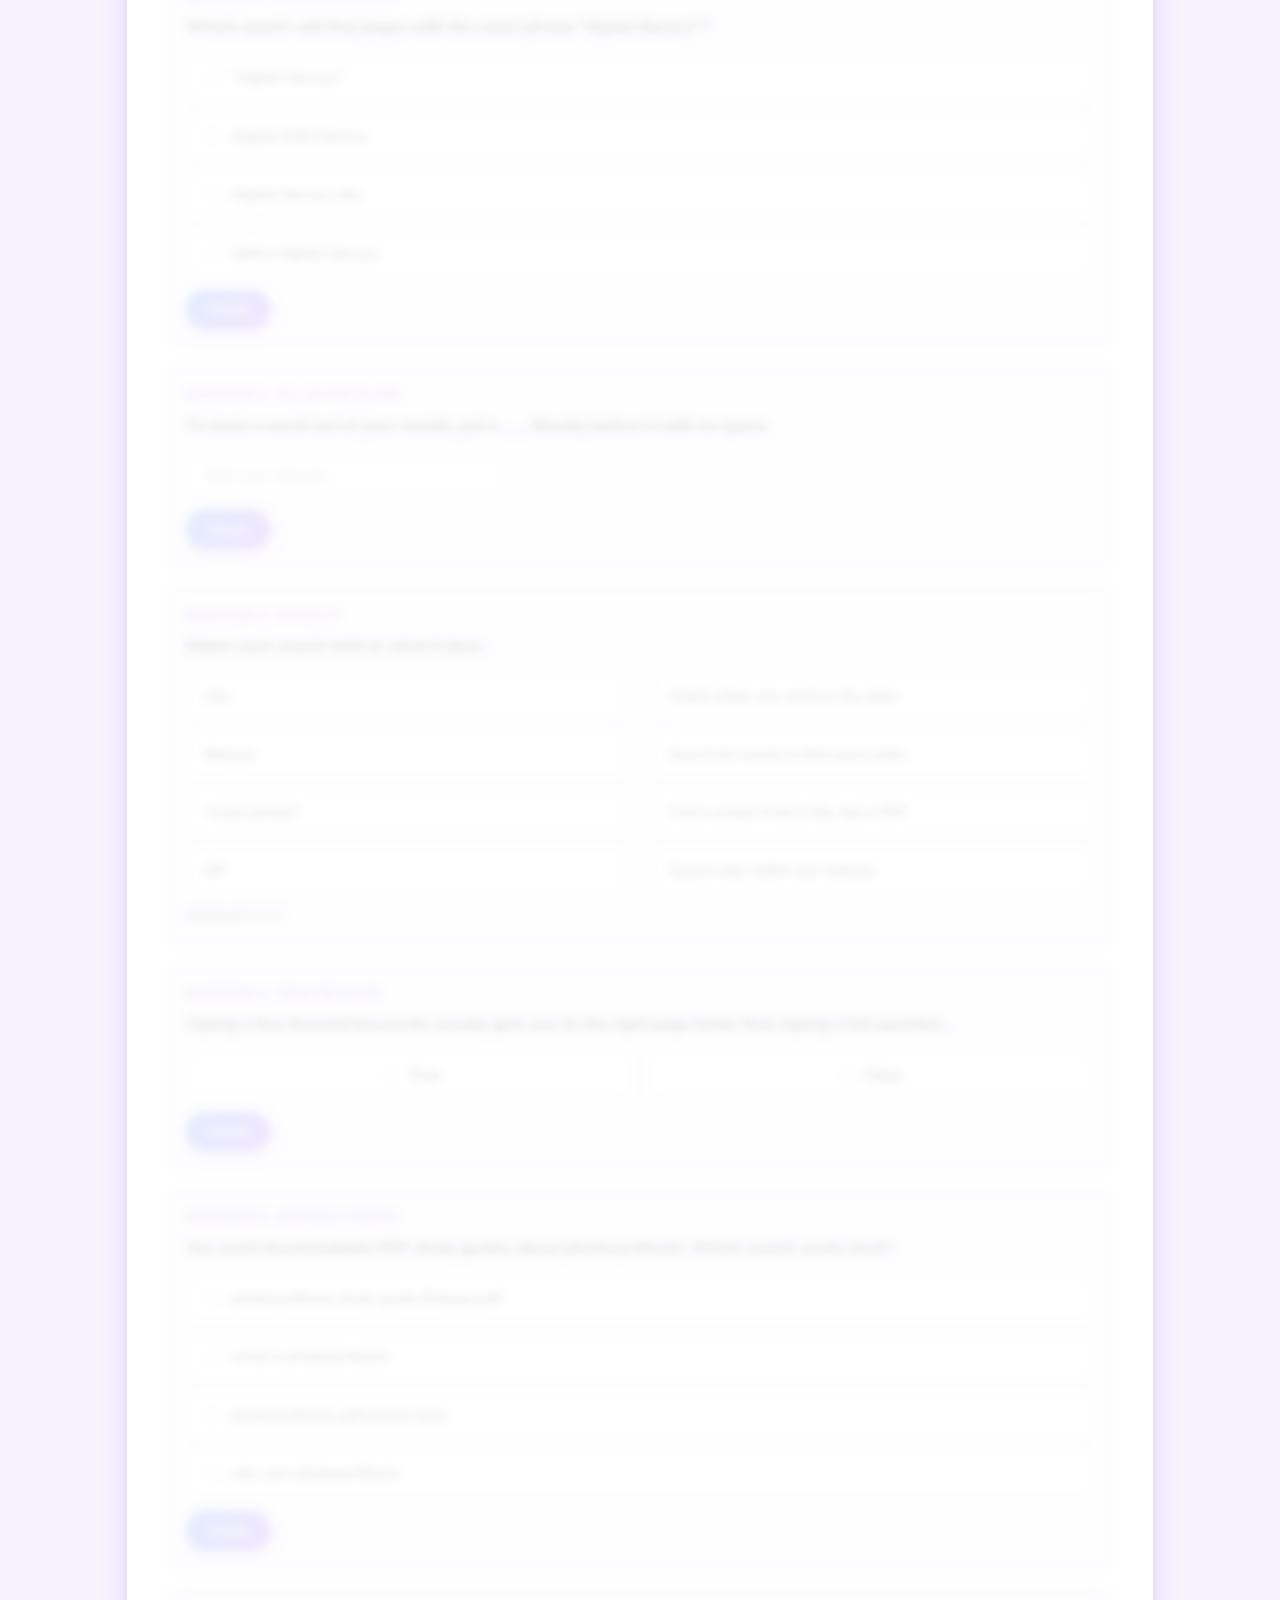
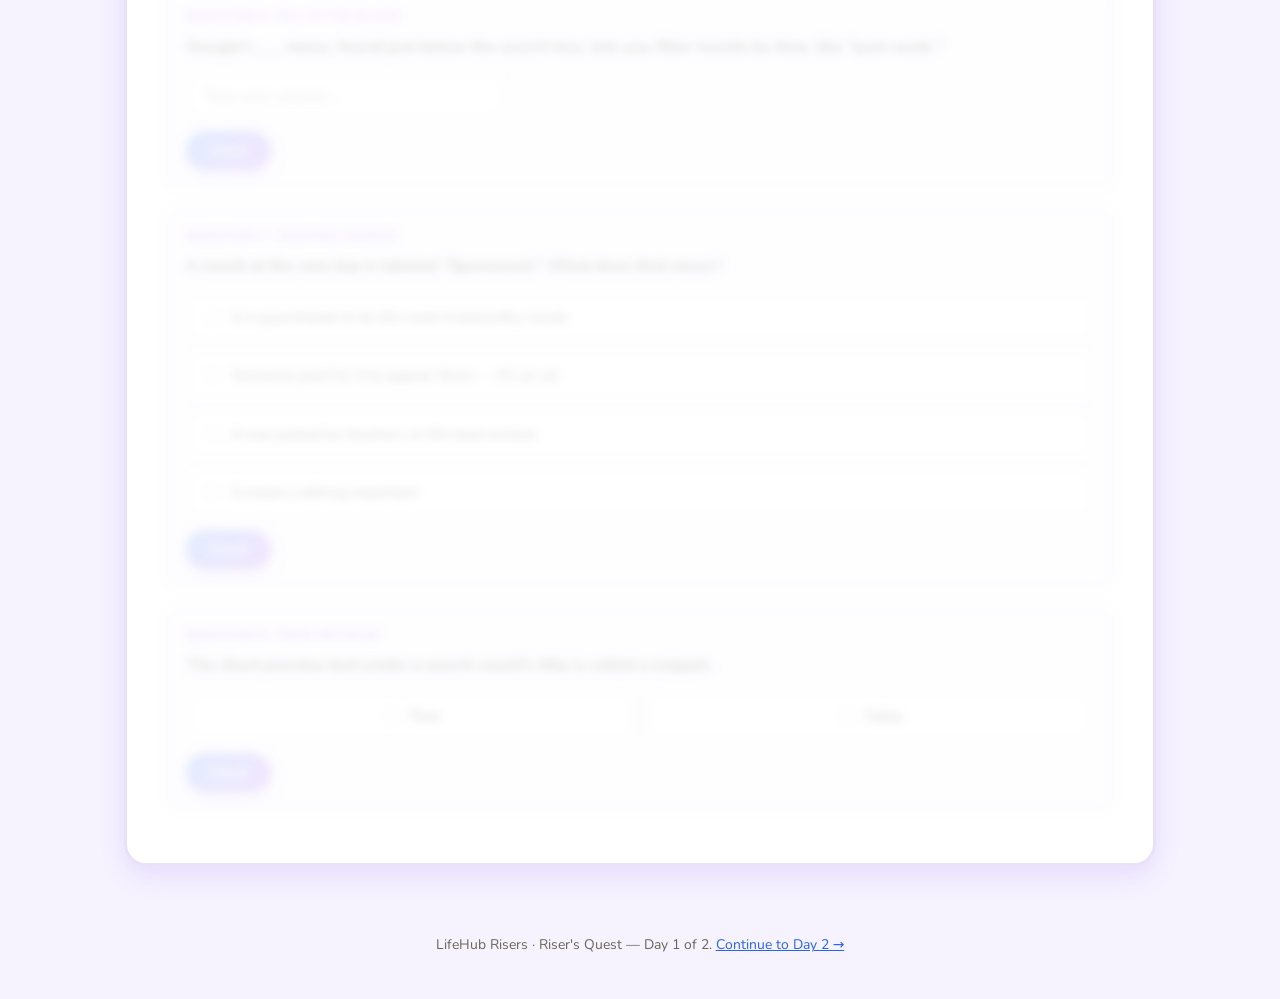
==== commit 1fbaac85: "Support multiple kids on one computer; switch fonts to non-blocking link - Add js/player.js: a light" ====
--- a/day1.html
+++ b/day1.html
@@ -4,6 +4,9 @@
 <meta charset="UTF-8">
 <meta name="viewport" content="width=device-width, initial-scale=1.0">
 <title>LifeHub Risers | Riser's Quest — Day 1</title>
+<link rel="preconnect" href="https://fonts.googleapis.com">
+<link rel="preconnect" href="https://fonts.gstatic.com" crossorigin>
+<link href="https://fonts.googleapis.com/css2?family=Fredoka:wght@500;600;700&family=Nunito:wght@400;600;700;800&display=swap" rel="stylesheet">
 <link rel="stylesheet" href="css/styles.css">
 </head>
 <body>
@@ -35,7 +38,12 @@
   </div>
 
   <!-- SECTION 1 -->
-  <section class="section" id="s1">
+  <section class="section" id="s1" data-requires="">
+    <div class="lock-overlay">
+      <svg viewBox="0 0 24 24" fill="none" stroke="currentColor" stroke-width="2" stroke-linecap="round" stroke-linejoin="round"><rect x="4" y="11" width="16" height="9" rx="2"></rect><path d="M8 11V7a4 4 0 0 1 8 0v4"></path></svg>
+      <p>Tell us who's playing above to begin!</p>
+      <span>👋 Waiting for your name</span>
+    </div>
     <div class="section-head">
       <div class="icon" style="background:linear-gradient(135deg, var(--blue), var(--blue-dark));"><svg viewBox="0 0 24 24" fill="none" stroke="#fff" stroke-width="2" stroke-linecap="round" stroke-linejoin="round"><path d="M12 2 4 5v6c0 5 3.4 9 8 11 4.6-2 8-6 8-11V5l-8-3Z"/><path d="m9 12 2 2 4-4"/></svg></div>
       <div>
@@ -400,6 +408,7 @@
   LifeHub Risers · Riser's Quest — Day 1 of 2. <a href="day2.html">Continue to Day 2 →</a>
 </footer>
 
+<script src="js/player.js"></script>
 <script src="js/quiz.js"></script>
 <script src="js/characters.js"></script>
 <script src="js/story.js"></script>
--- a/css/styles.css
+++ b/css/styles.css
@@ -1,5 +1,3 @@
-@import url('https://fonts.googleapis.com/css2?family=Fredoka:wght@500;600;700&family=Nunito:wght@400;600;700;800&display=swap');
-
 :root {
   --blue: #3b82f6;
   --blue-dark: #2563eb;
@@ -93,6 +91,22 @@
 .sync-row .btn { padding: 8px 14px; font-size: .8rem; flex: none; }
 .sync-msg { font-size: .82rem; font-weight: 700; color: var(--purple); min-height: 1.2em; }
 
+.player-badge {
+  font-size: .78rem; font-weight: 800; color: #7e22ce; background: #f5f3ff;
+  border: 1.5px solid #ddd6fe; padding: 5px 12px; border-radius: 999px; cursor: pointer; font-family: var(--font-body);
+}
+.player-badge:hover { background: #ede9fe; }
+
+.player-gate { display: none; margin: 0 0 28px; }
+.player-gate-card {
+  width: 100%; text-align: center; background: linear-gradient(135deg, #eef2ff, #f5f3ff);
+  border: 3px dashed var(--purple); border-radius: 20px; padding: 26px 24px;
+}
+.player-gate-title { font-family: var(--font-head); font-weight: 600; font-size: 1.2rem; margin-bottom: 6px; }
+.player-gate-card p { font-size: .9rem; color: var(--ink-soft); max-width: 480px; margin: 0 auto 16px; }
+.player-gate .sync-row { max-width: 380px; margin: 0 auto; }
+.player-gate .sync-row input { text-align: center; font-weight: 700; }
+
 /* Hero */
 .hero { padding: 60px 0 40px; text-align: center; }
 .hero .eyebrow {
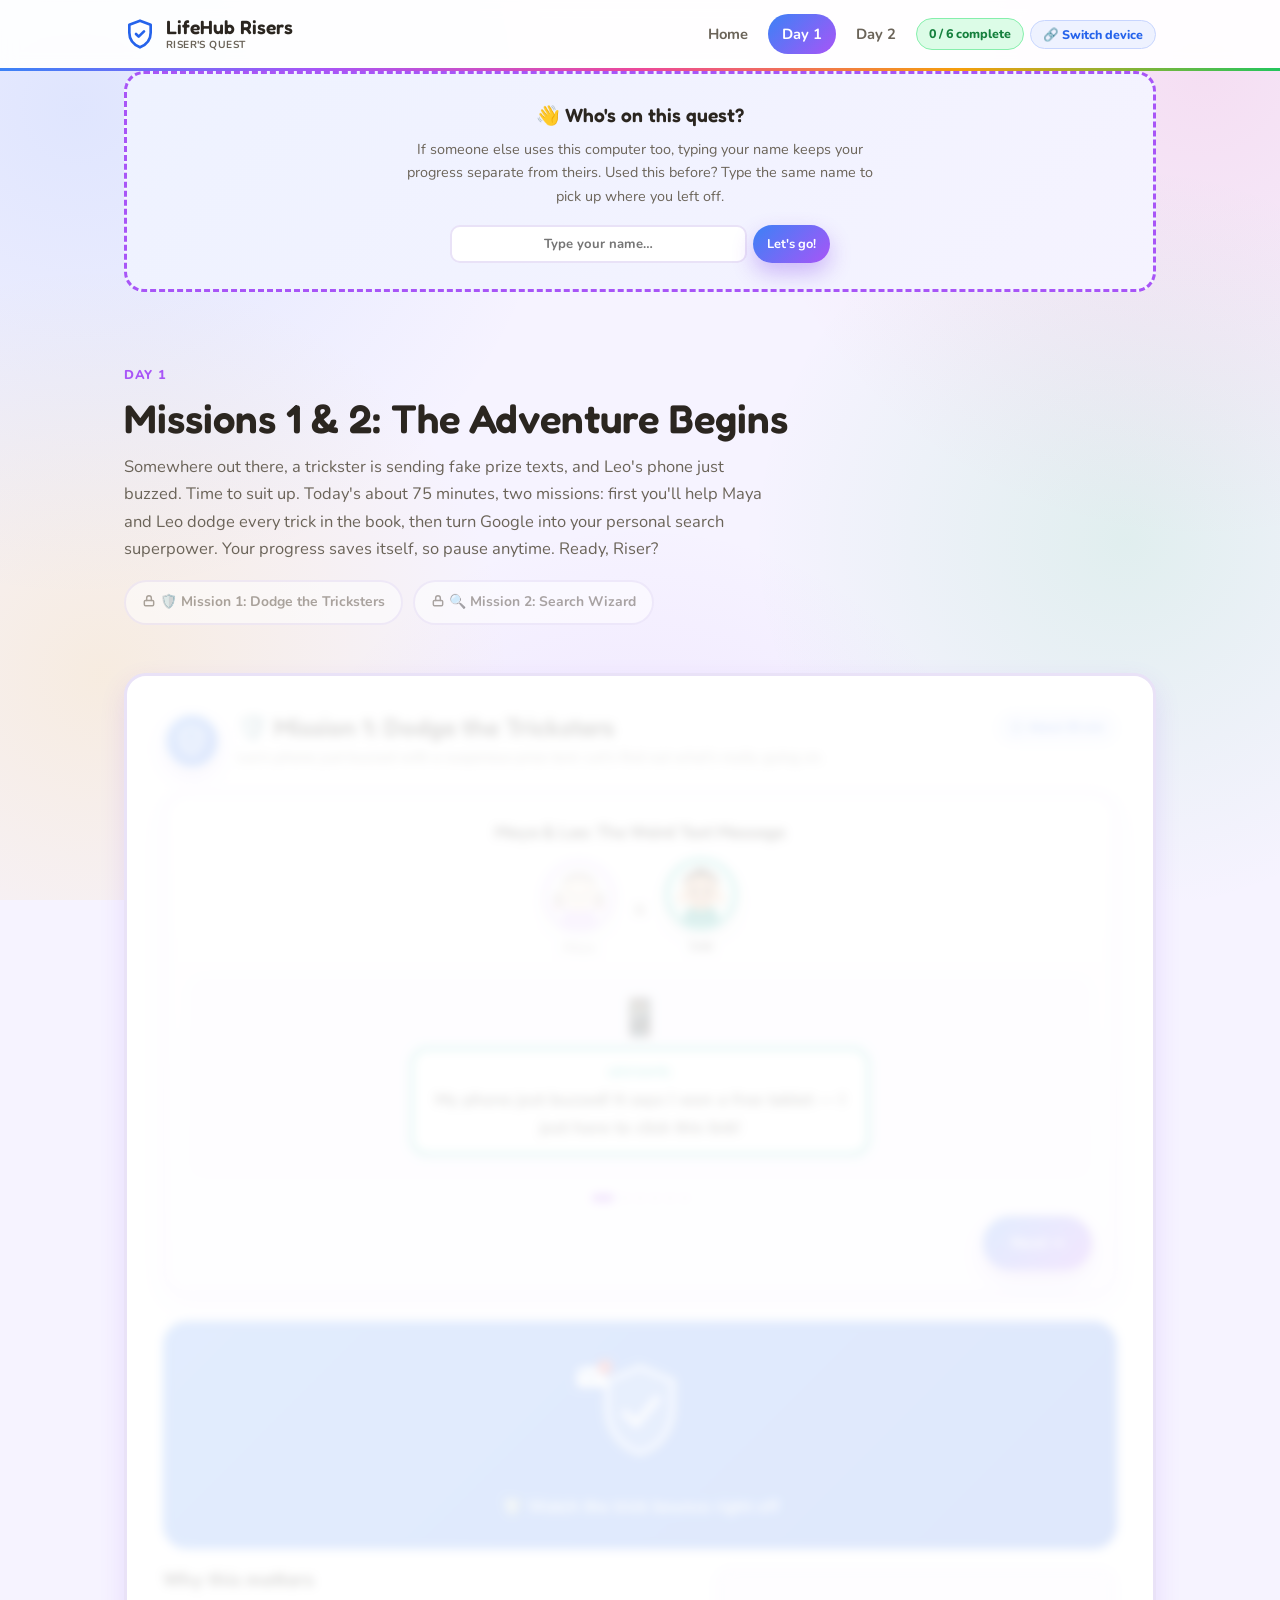
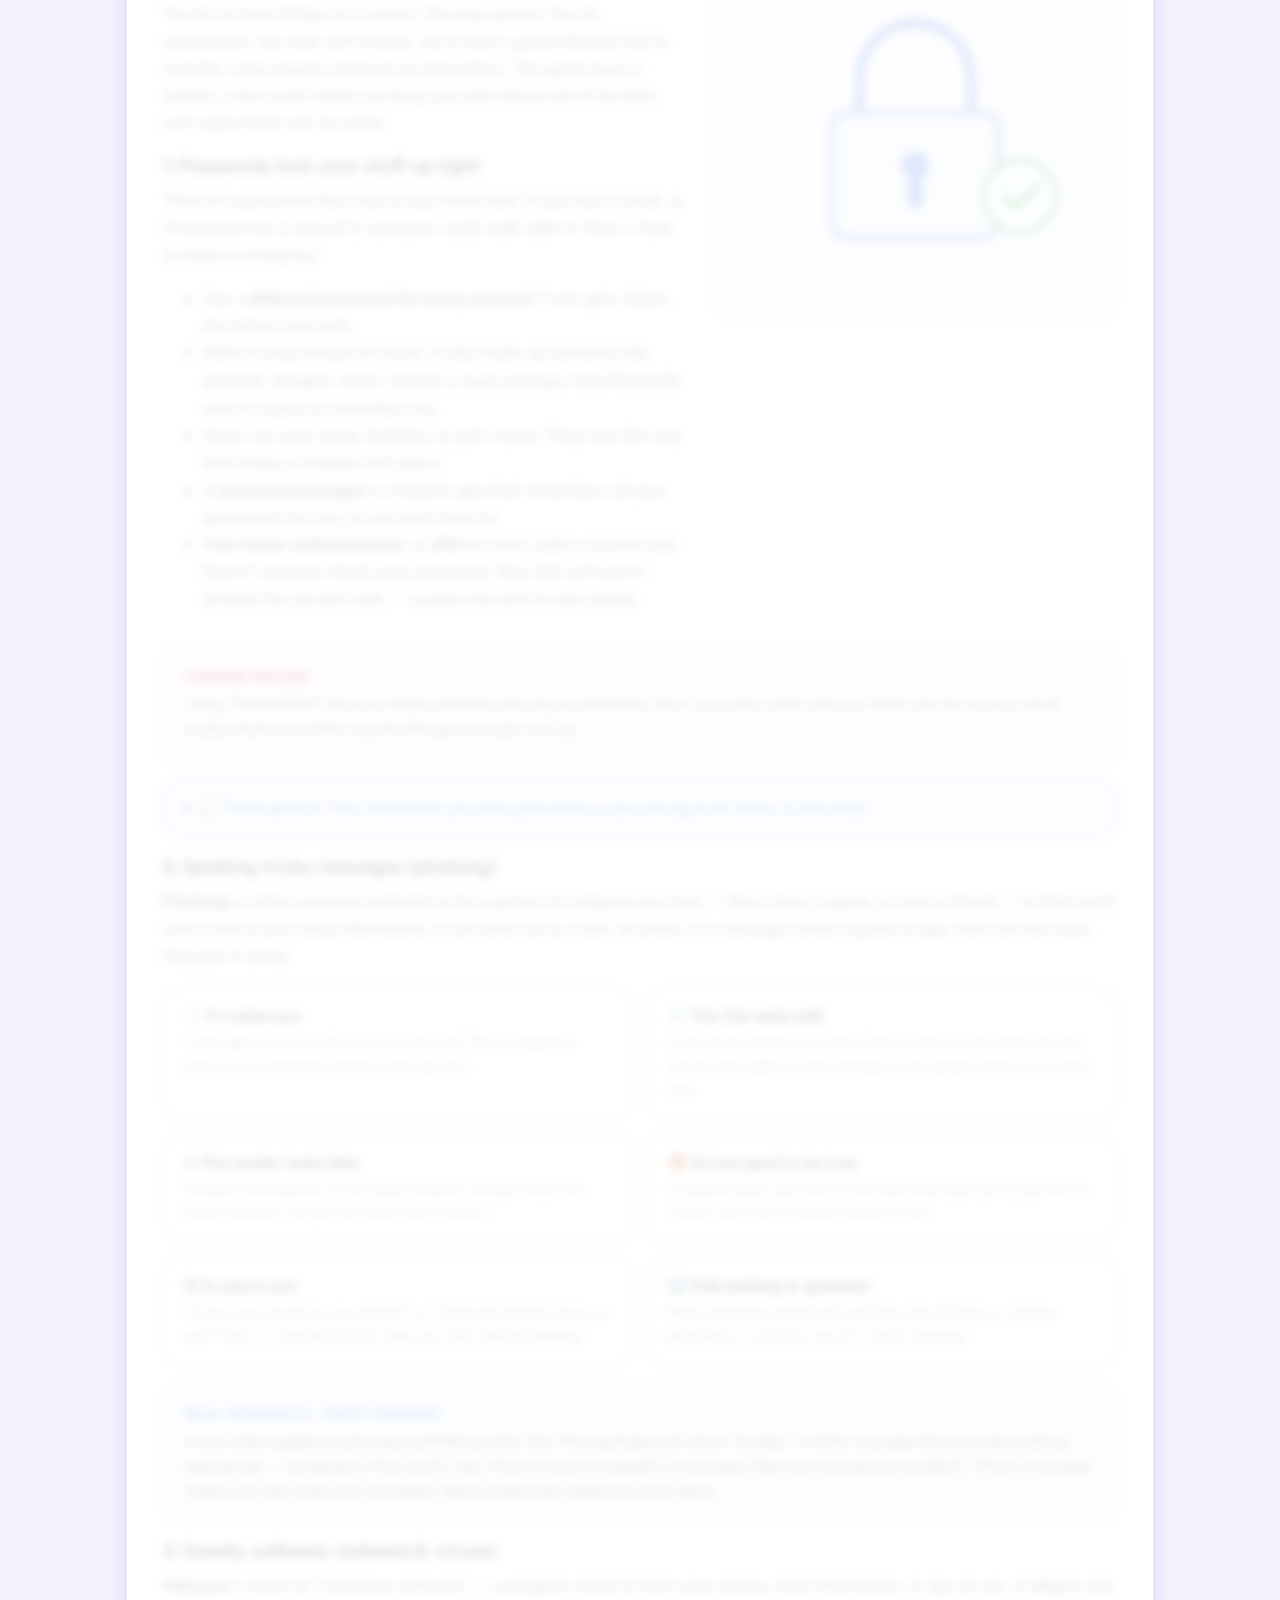
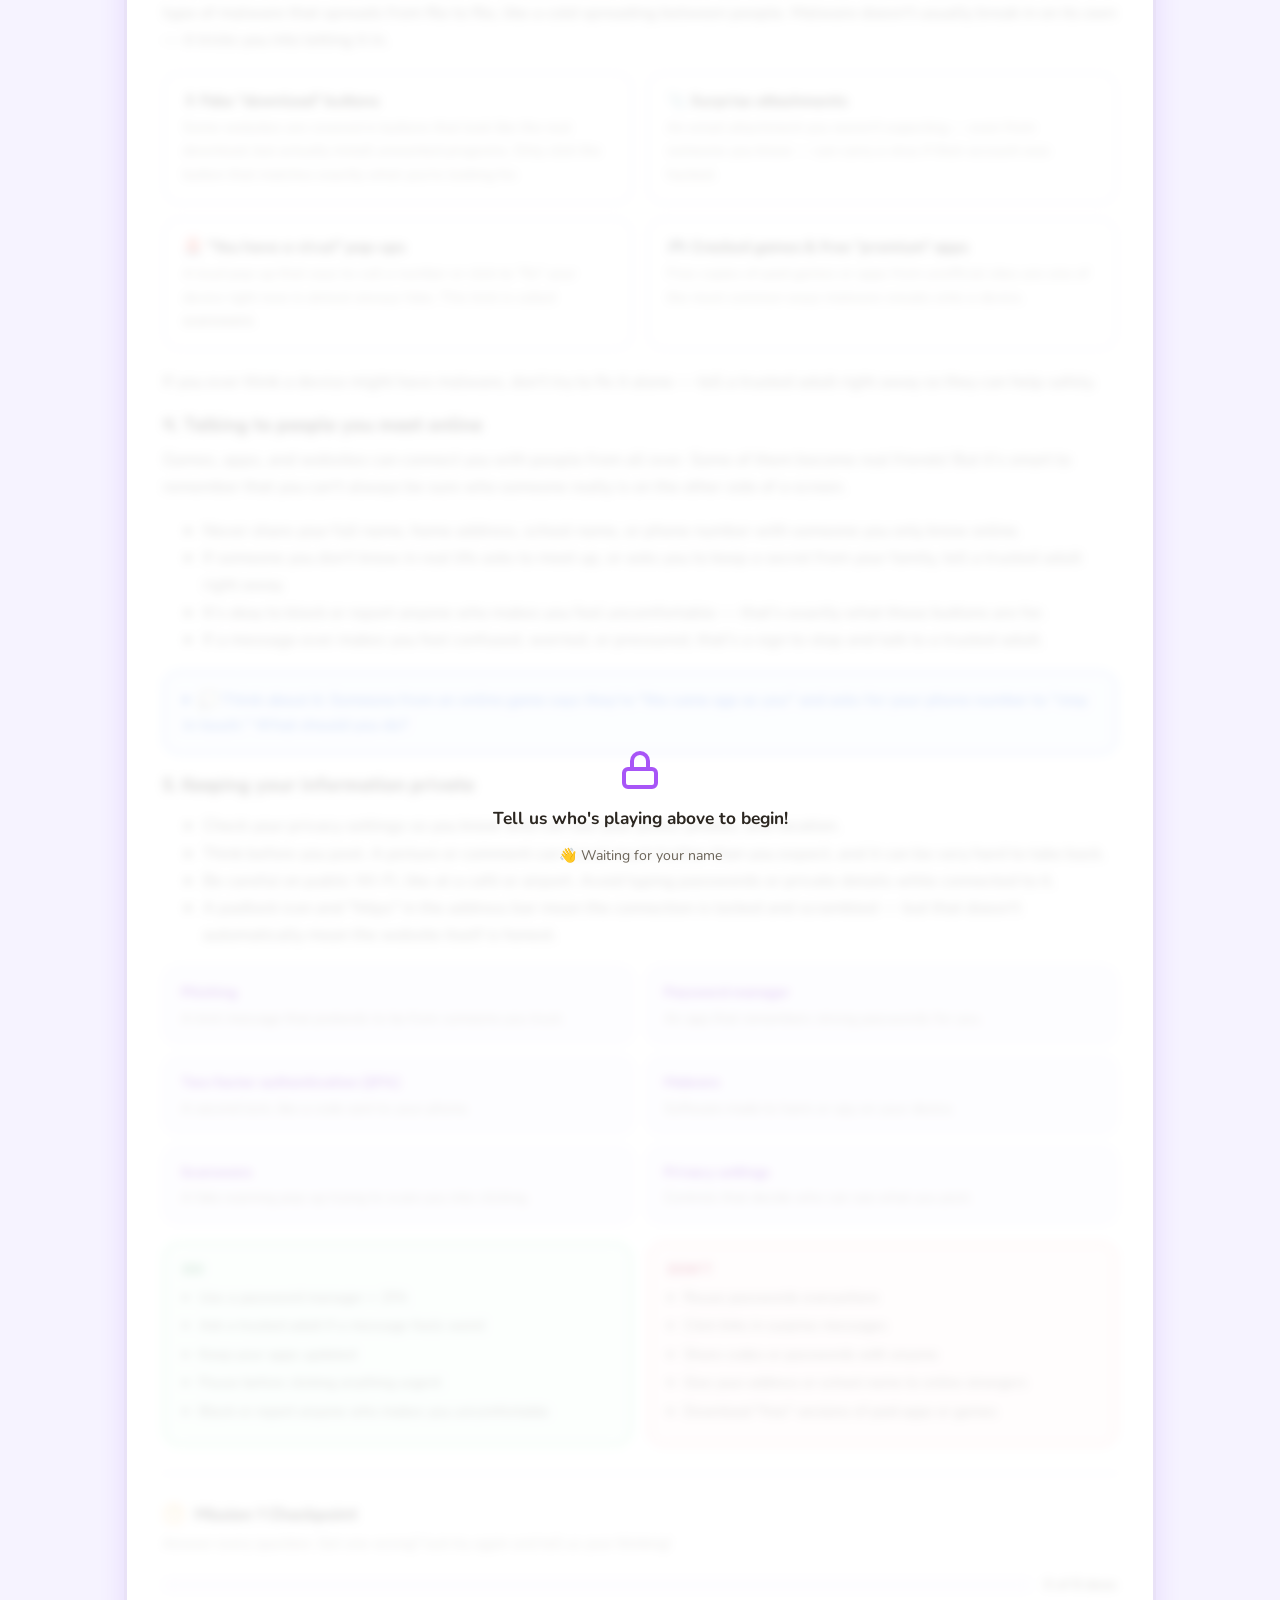
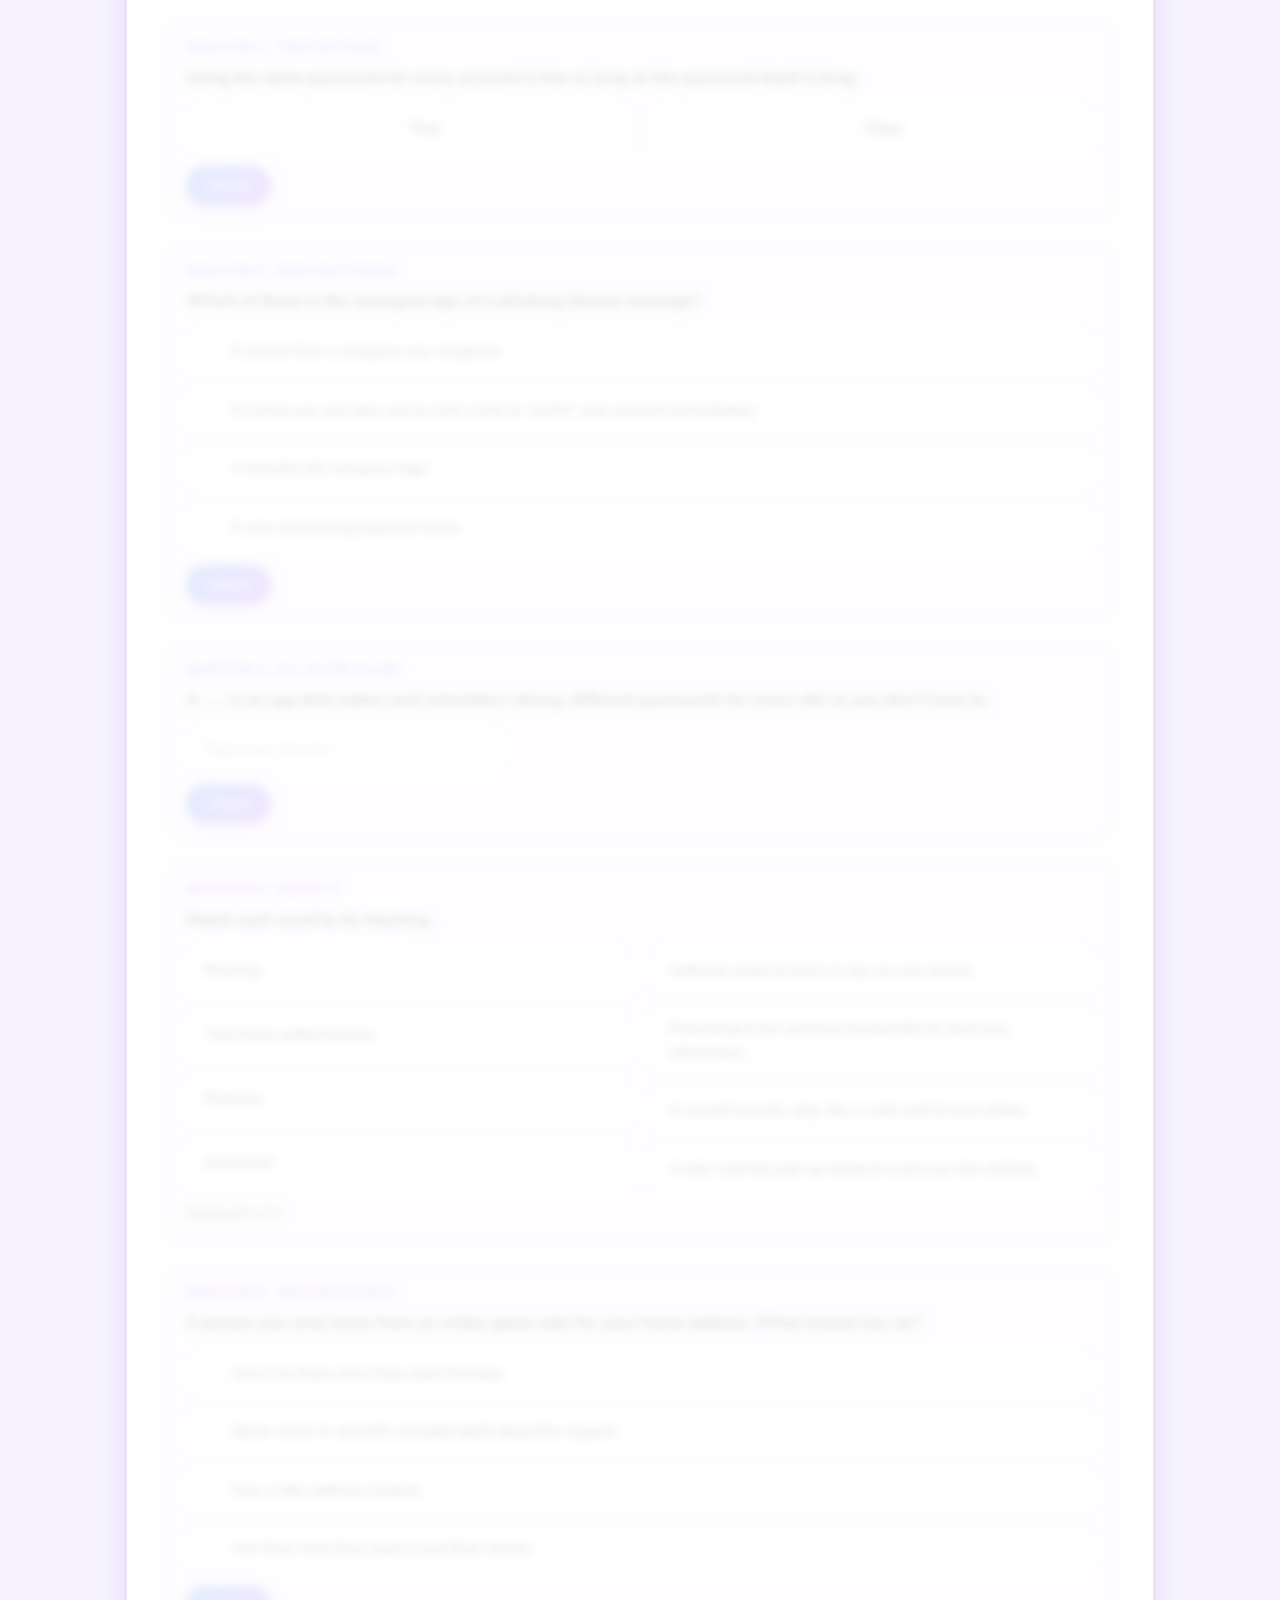
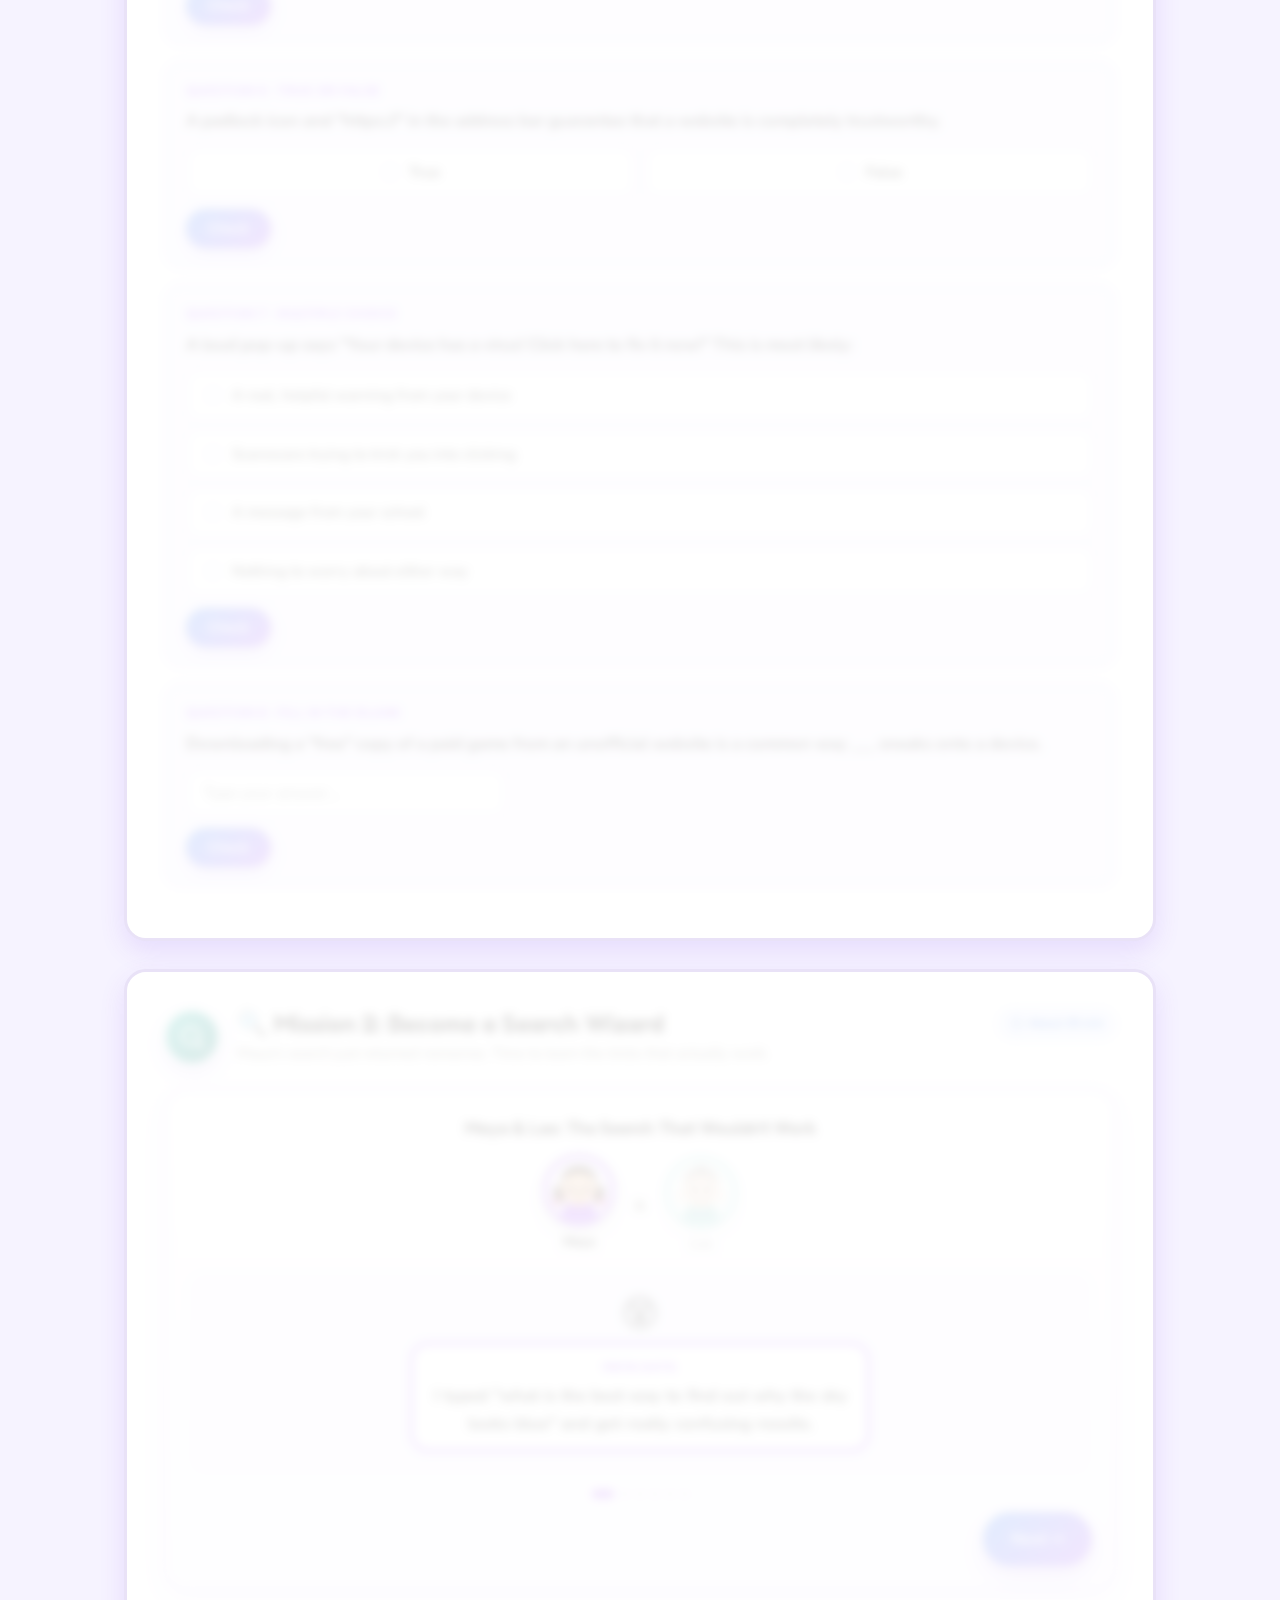
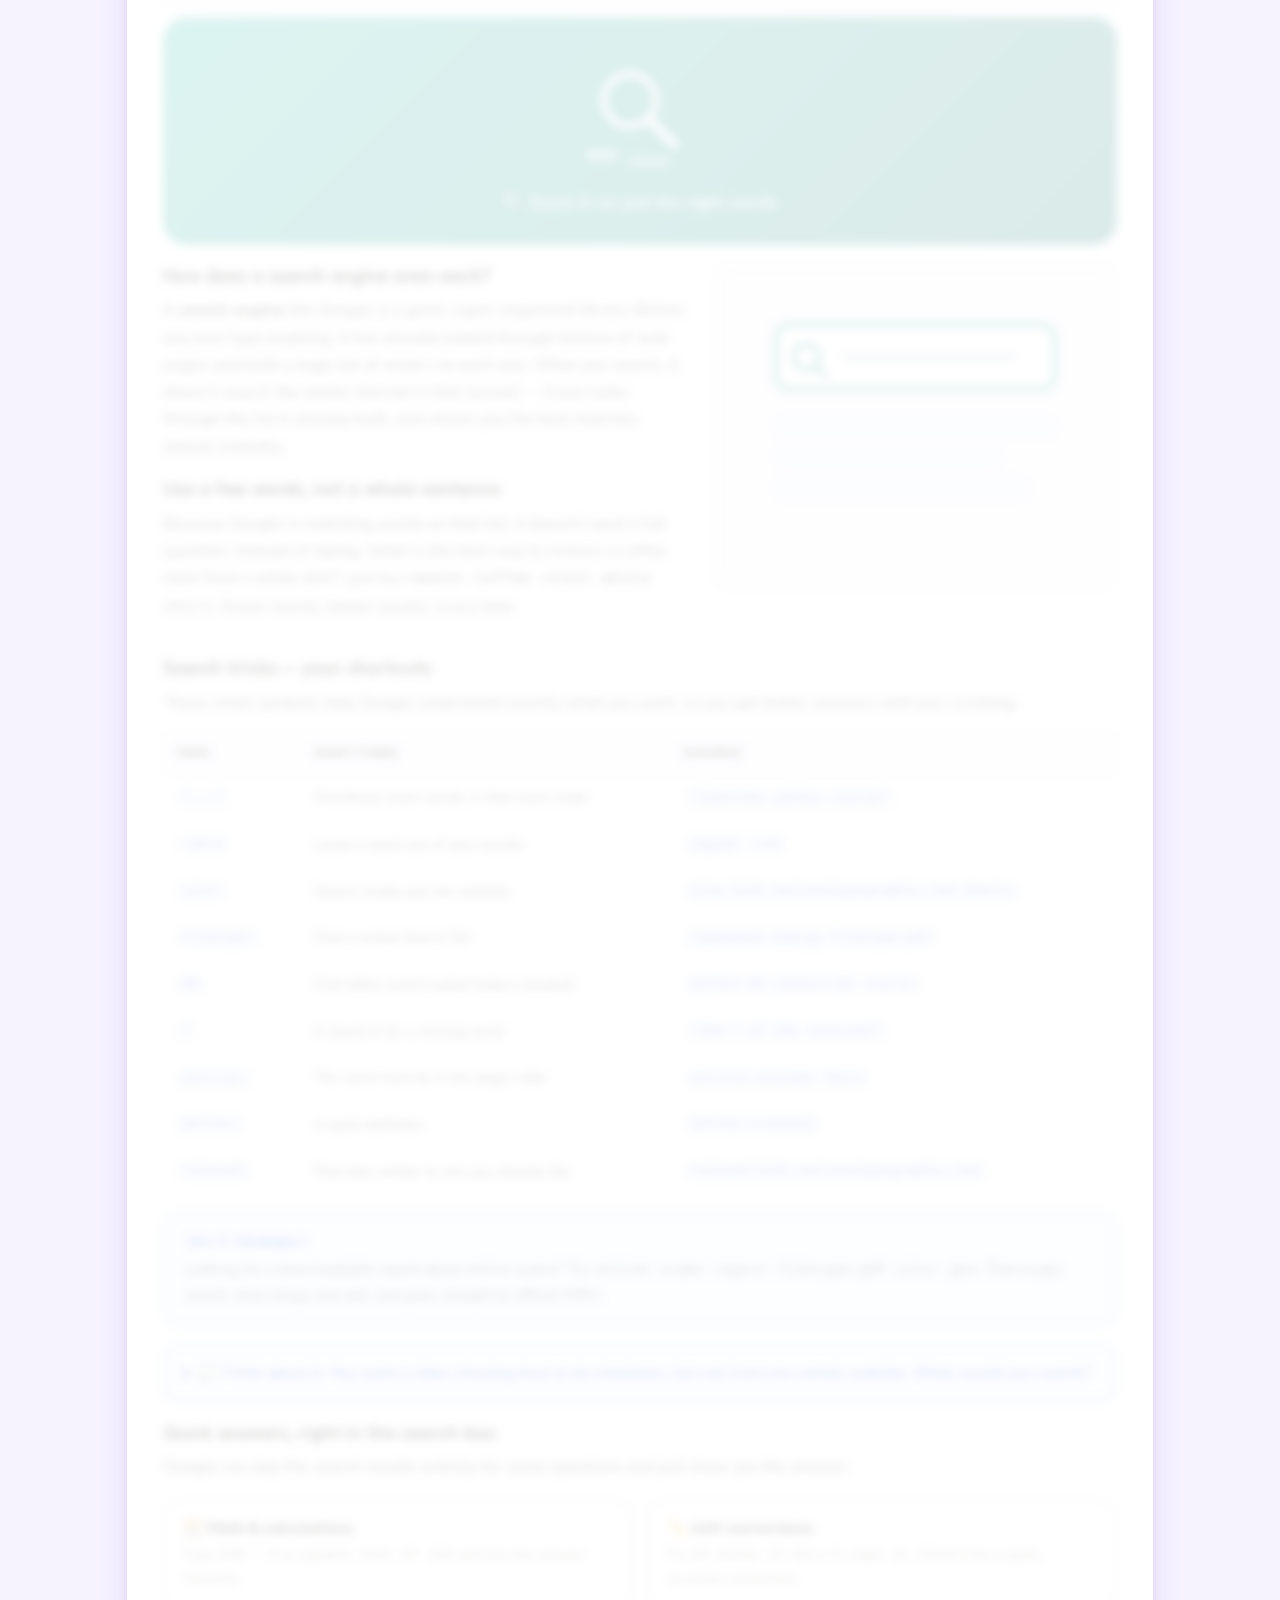
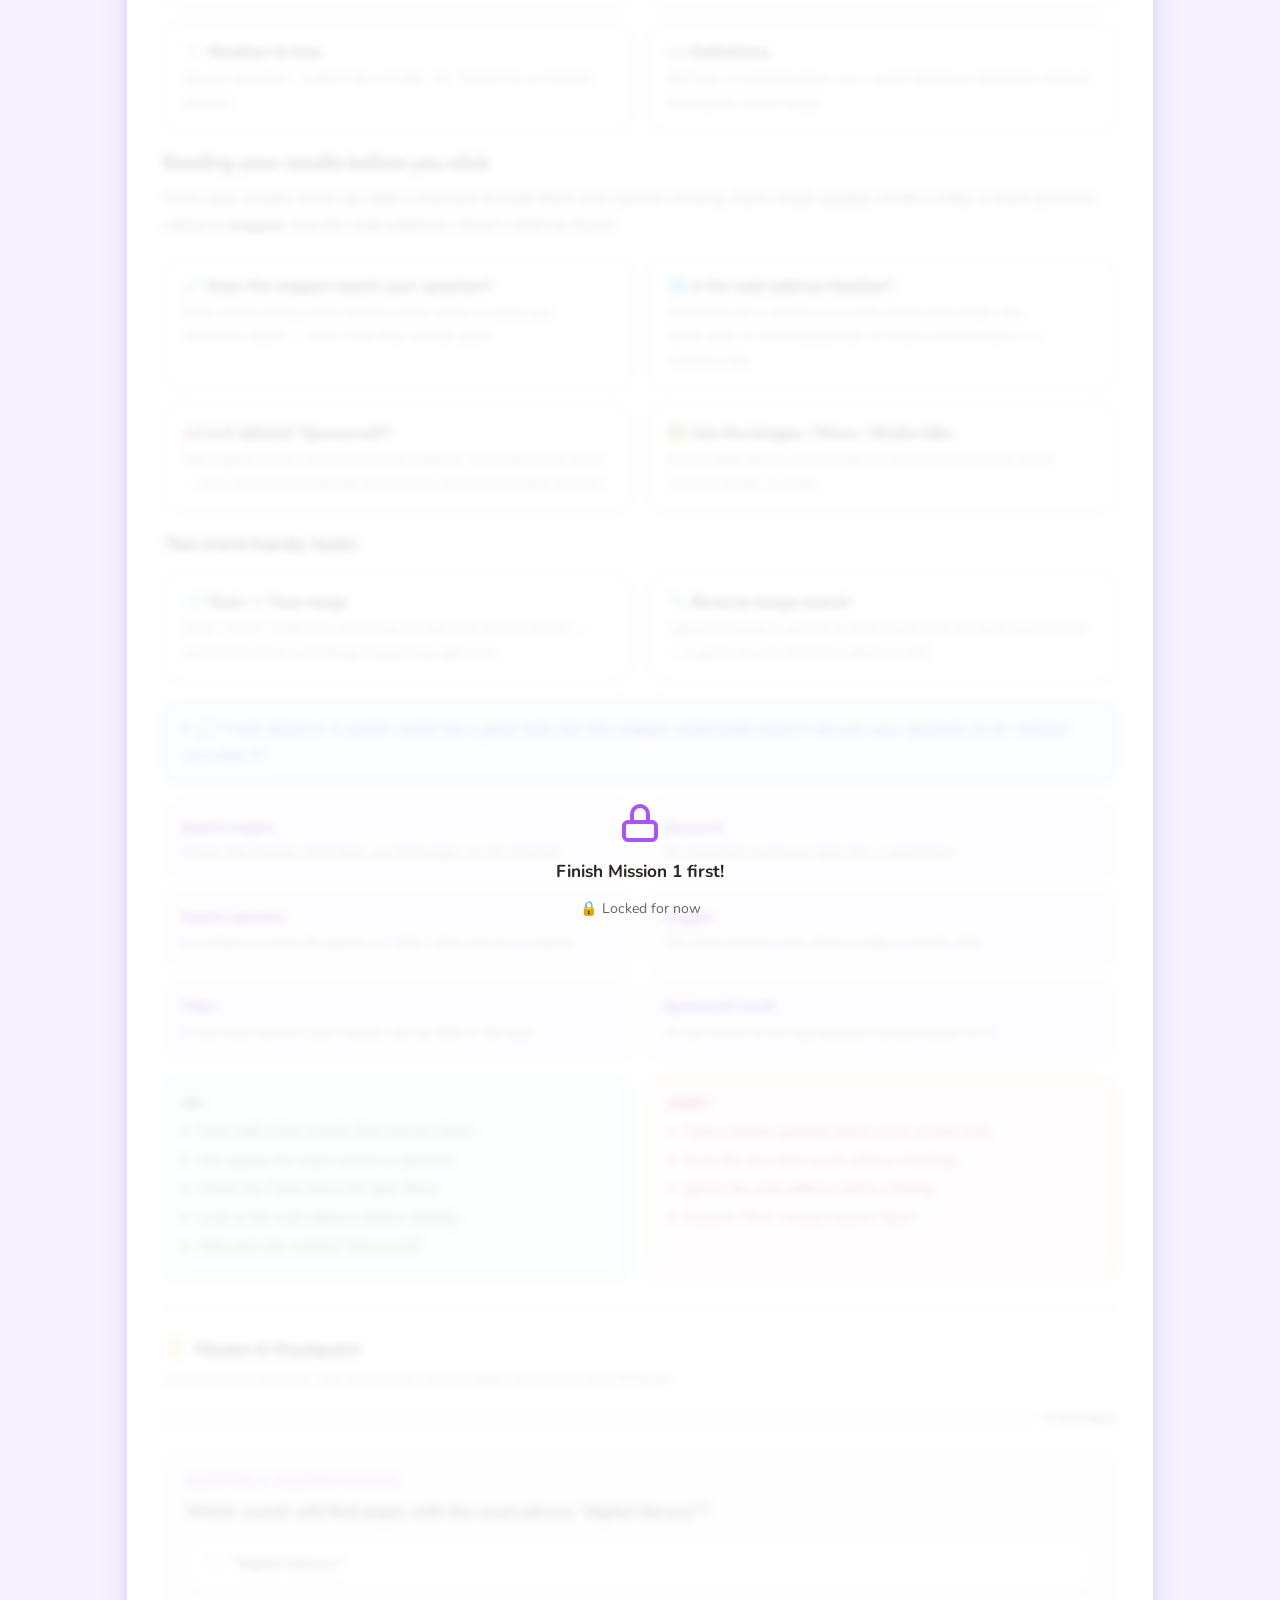
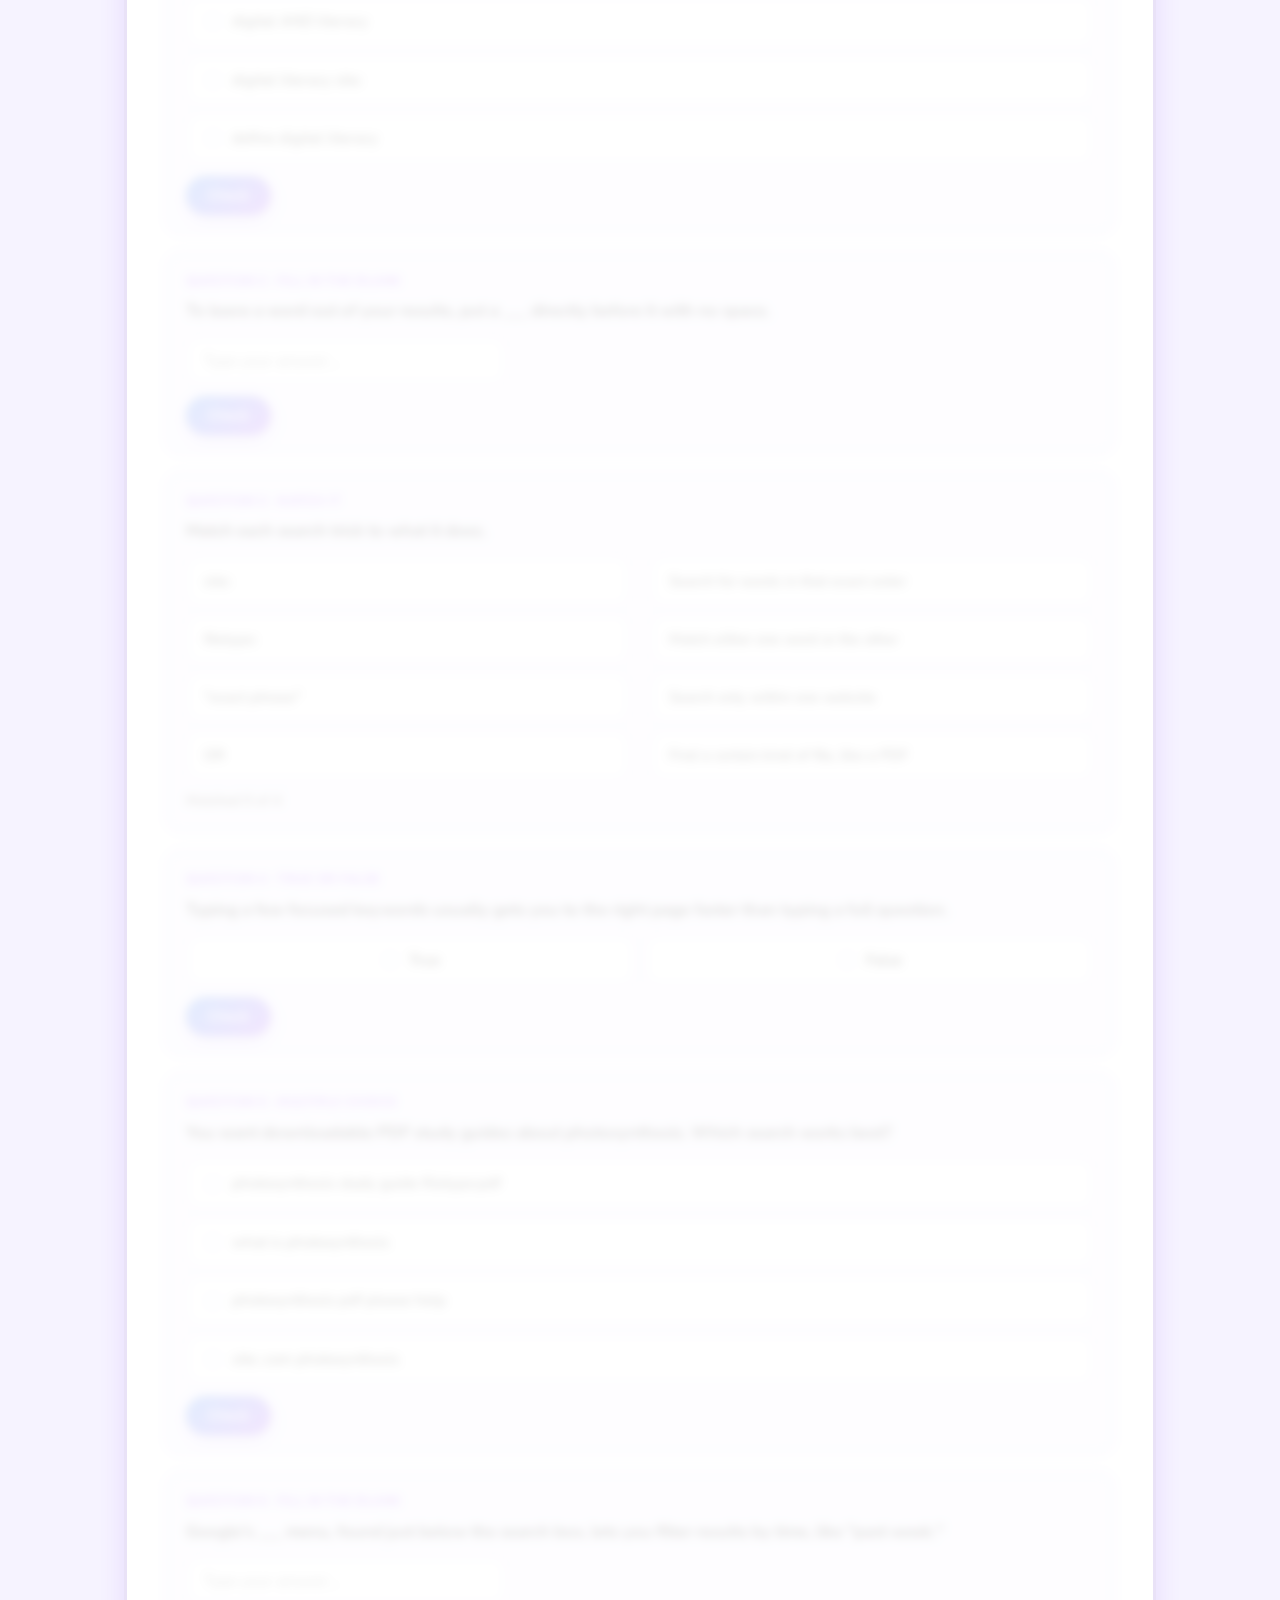
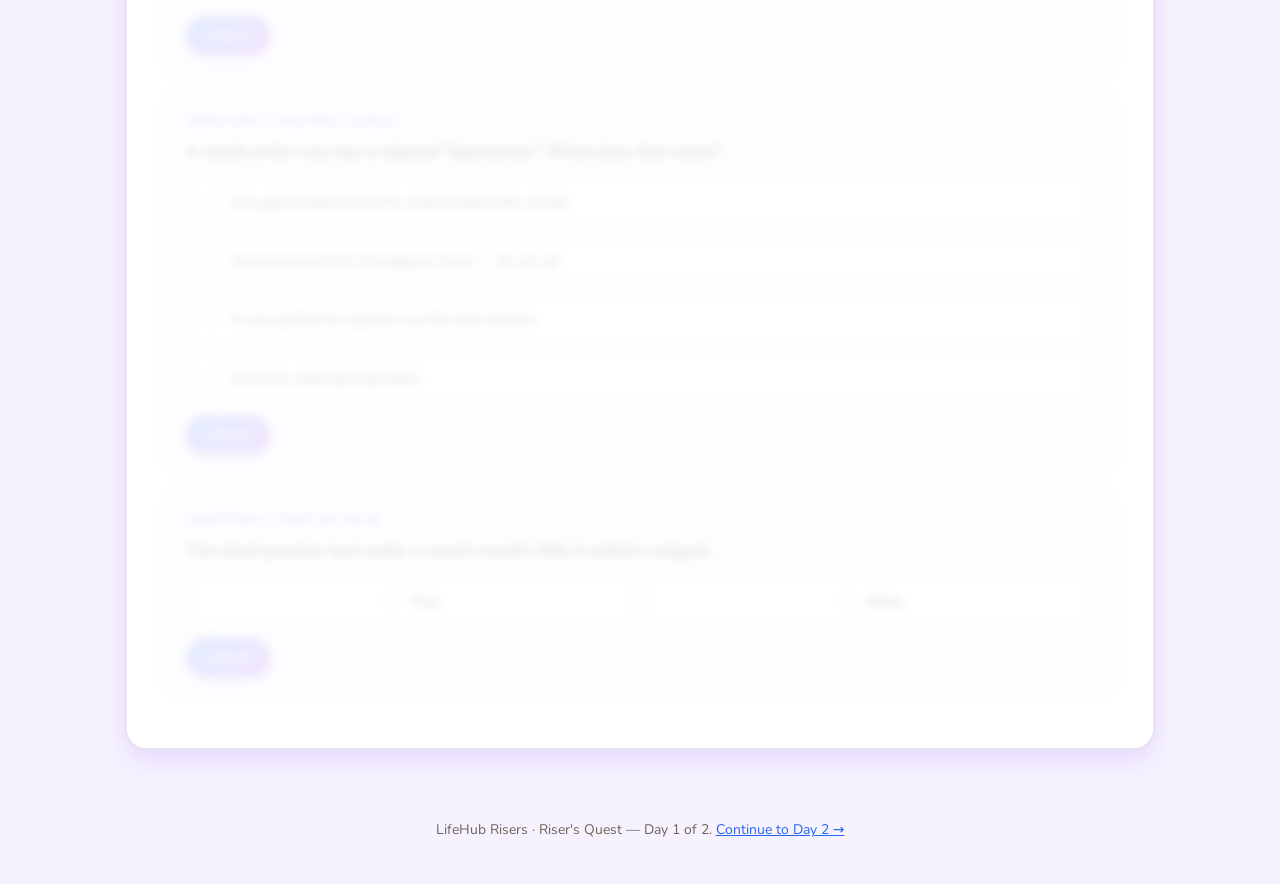
==== commit a06ceaaf: "Remove leftover "no video yet" references from mission animations The animated mini-scenes never had" ====
--- a/day1.html
+++ b/day1.html
@@ -71,7 +71,6 @@
         </svg>
       </div>
       <div class="scene-caption">🛡️ Watch the trick bounce right off</div>
-      <div class="scene-note">No video yet — but here's Maya &amp; Leo's shield in action while you read on!</div>
     </div>
 
     <div class="content-grid">
@@ -258,7 +257,6 @@
         </svg>
       </div>
       <div class="scene-caption">🔍 Zoom in on just the right words</div>
-      <div class="scene-note">No video yet — but watch the magic keyword-finder loop while you read on!</div>
     </div>
 
     <div class="content-grid">
--- a/css/styles.css
+++ b/css/styles.css
@@ -475,7 +475,6 @@
 }
 .mini-scene .scene-stage { width: 130px; height: 130px; position: relative; }
 .mini-scene .scene-caption { font-weight: 700; font-size: 1.05rem; }
-.mini-scene .scene-note { font-size: .82rem; opacity: .9; max-width: 360px; }
 
 @keyframes msPulse { 0%, 100% { transform: scale(1); } 50% { transform: scale(1.08); } }
 @keyframes msBob { 0%, 100% { transform: translateY(0) rotate(0deg); } 50% { transform: translateY(-8px) rotate(-4deg); } }
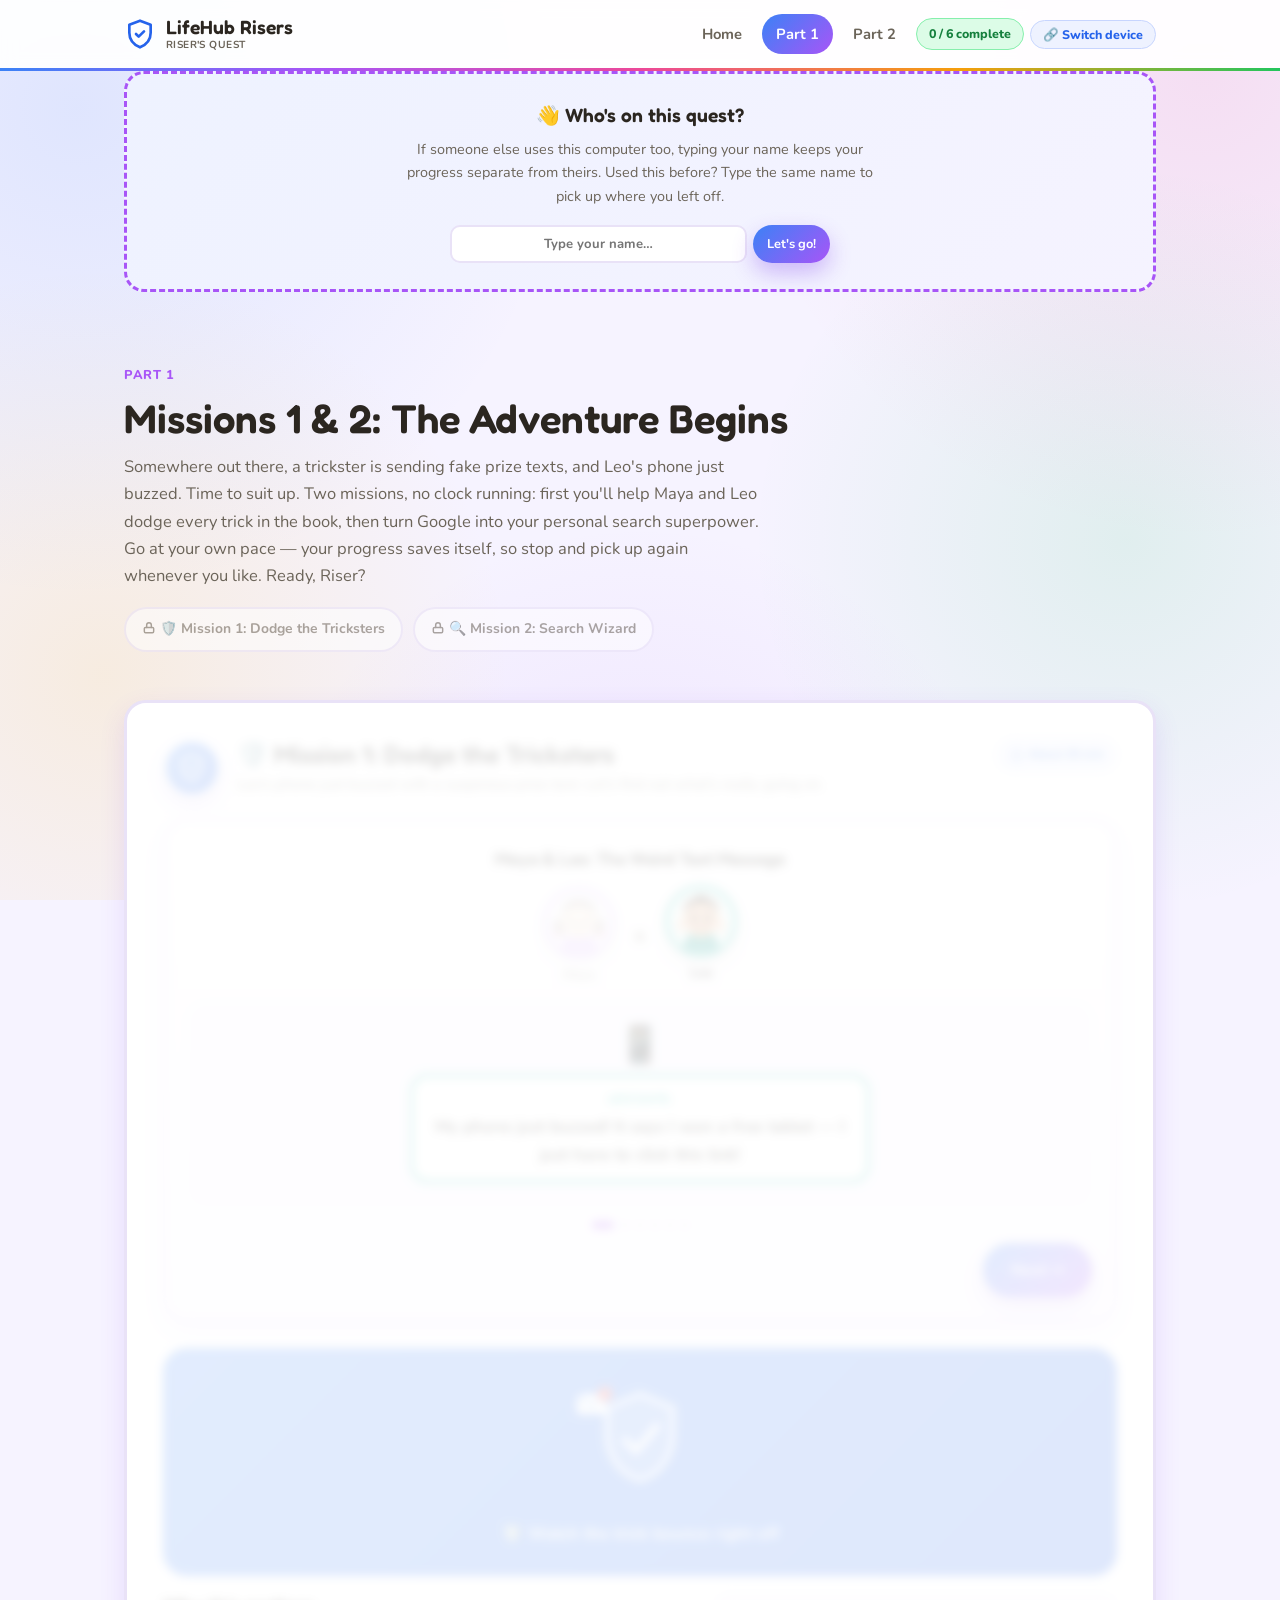
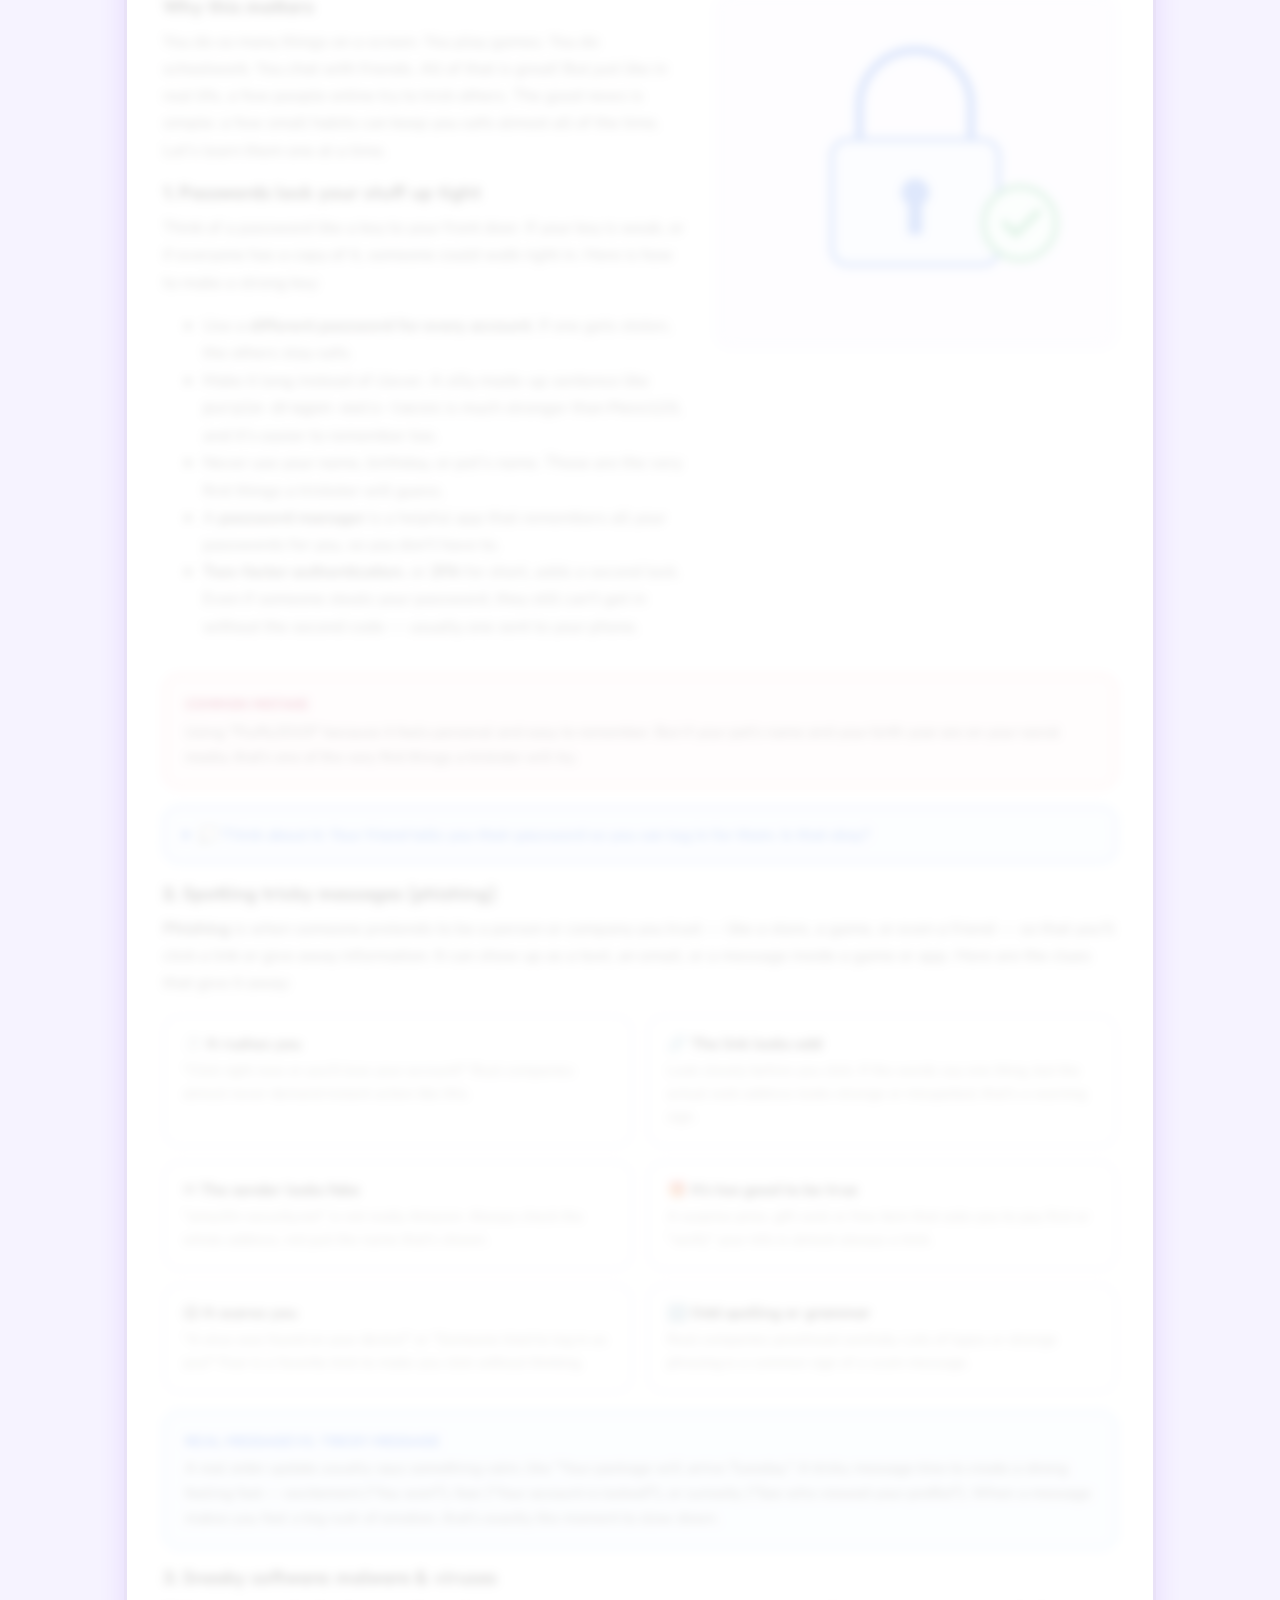
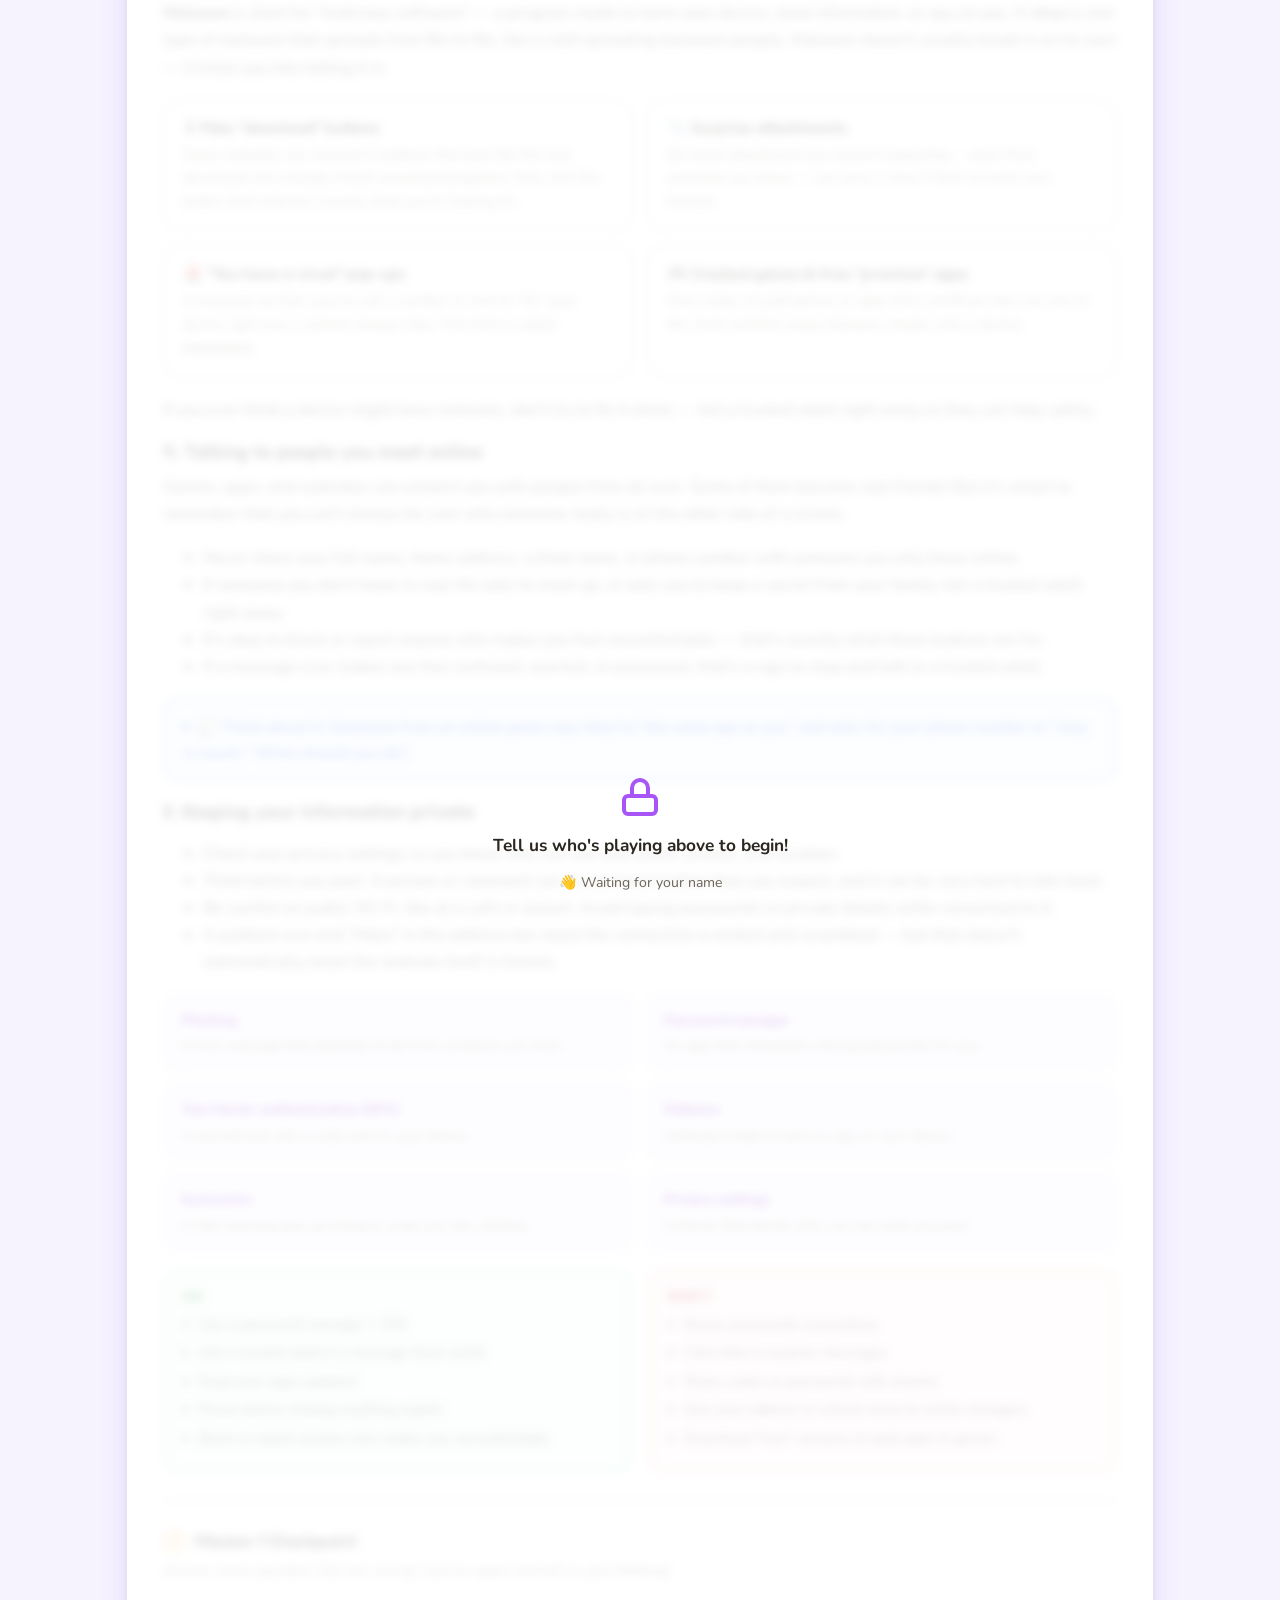
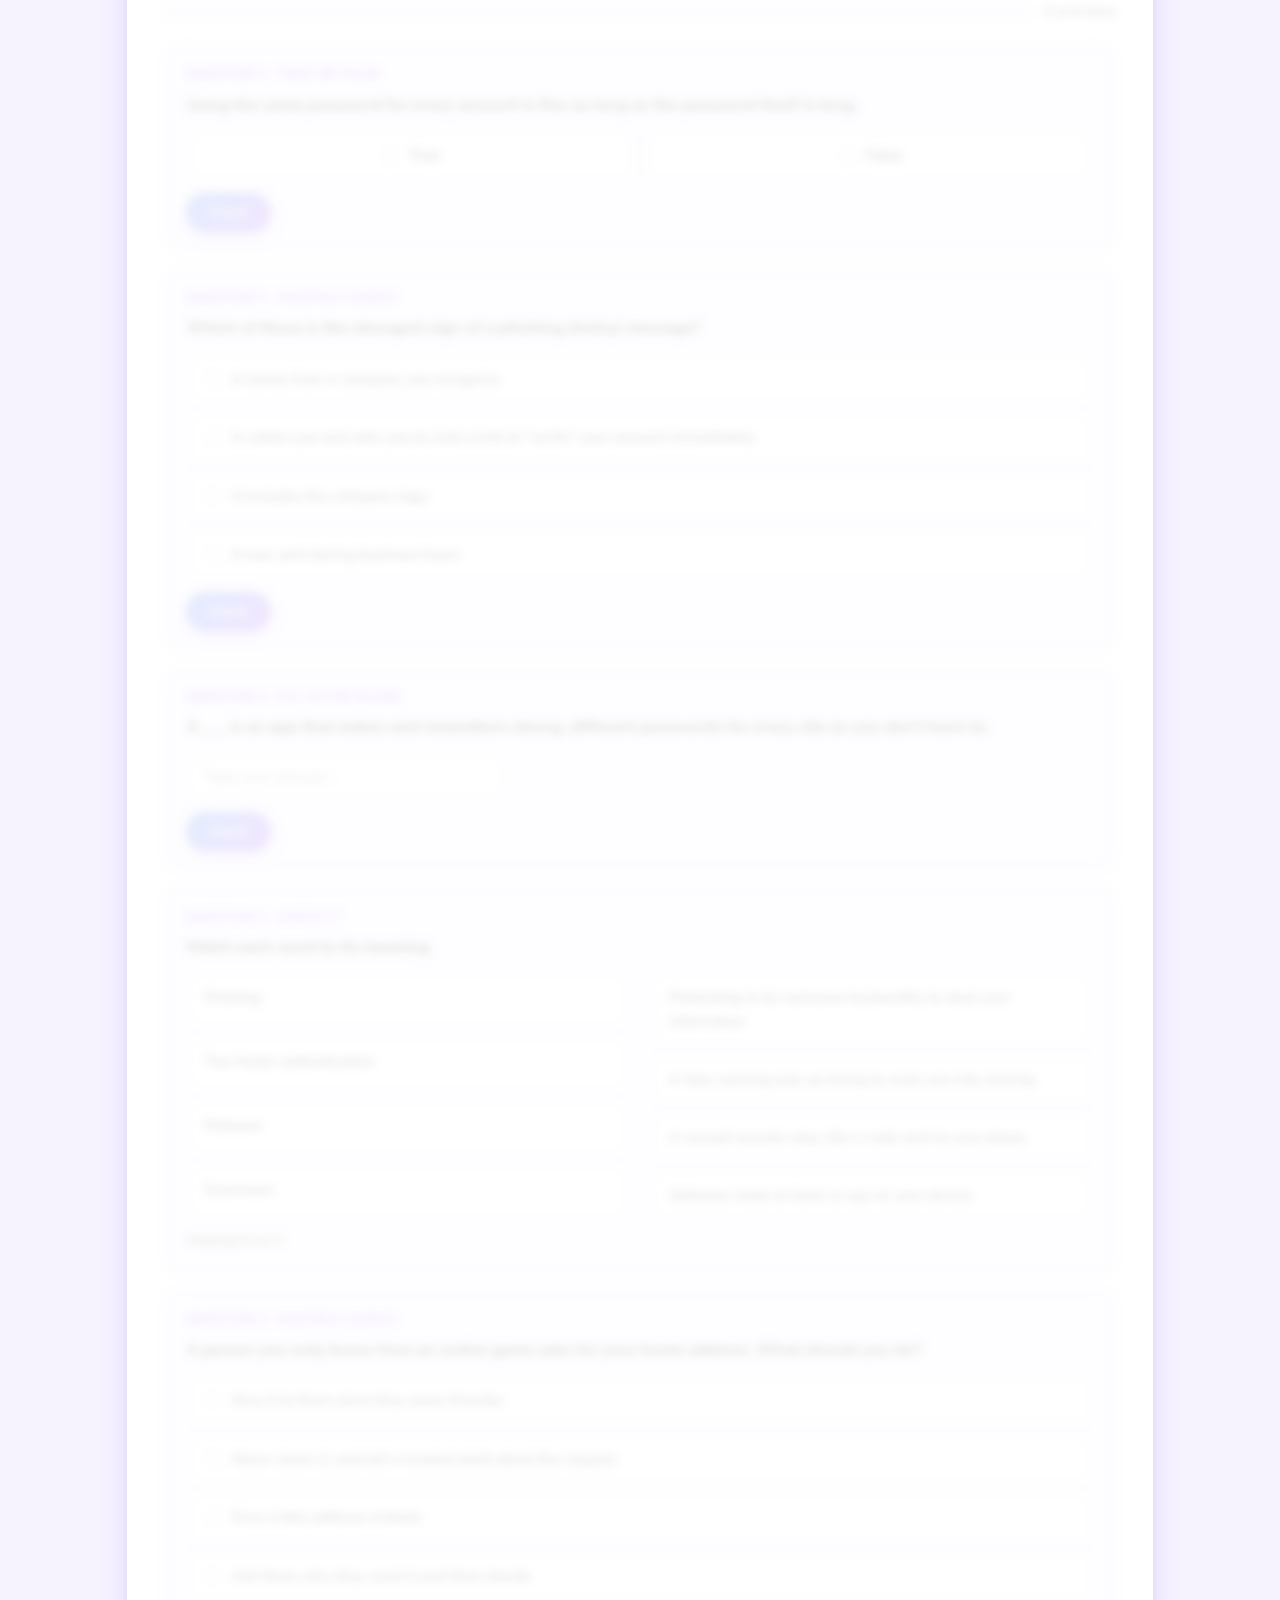
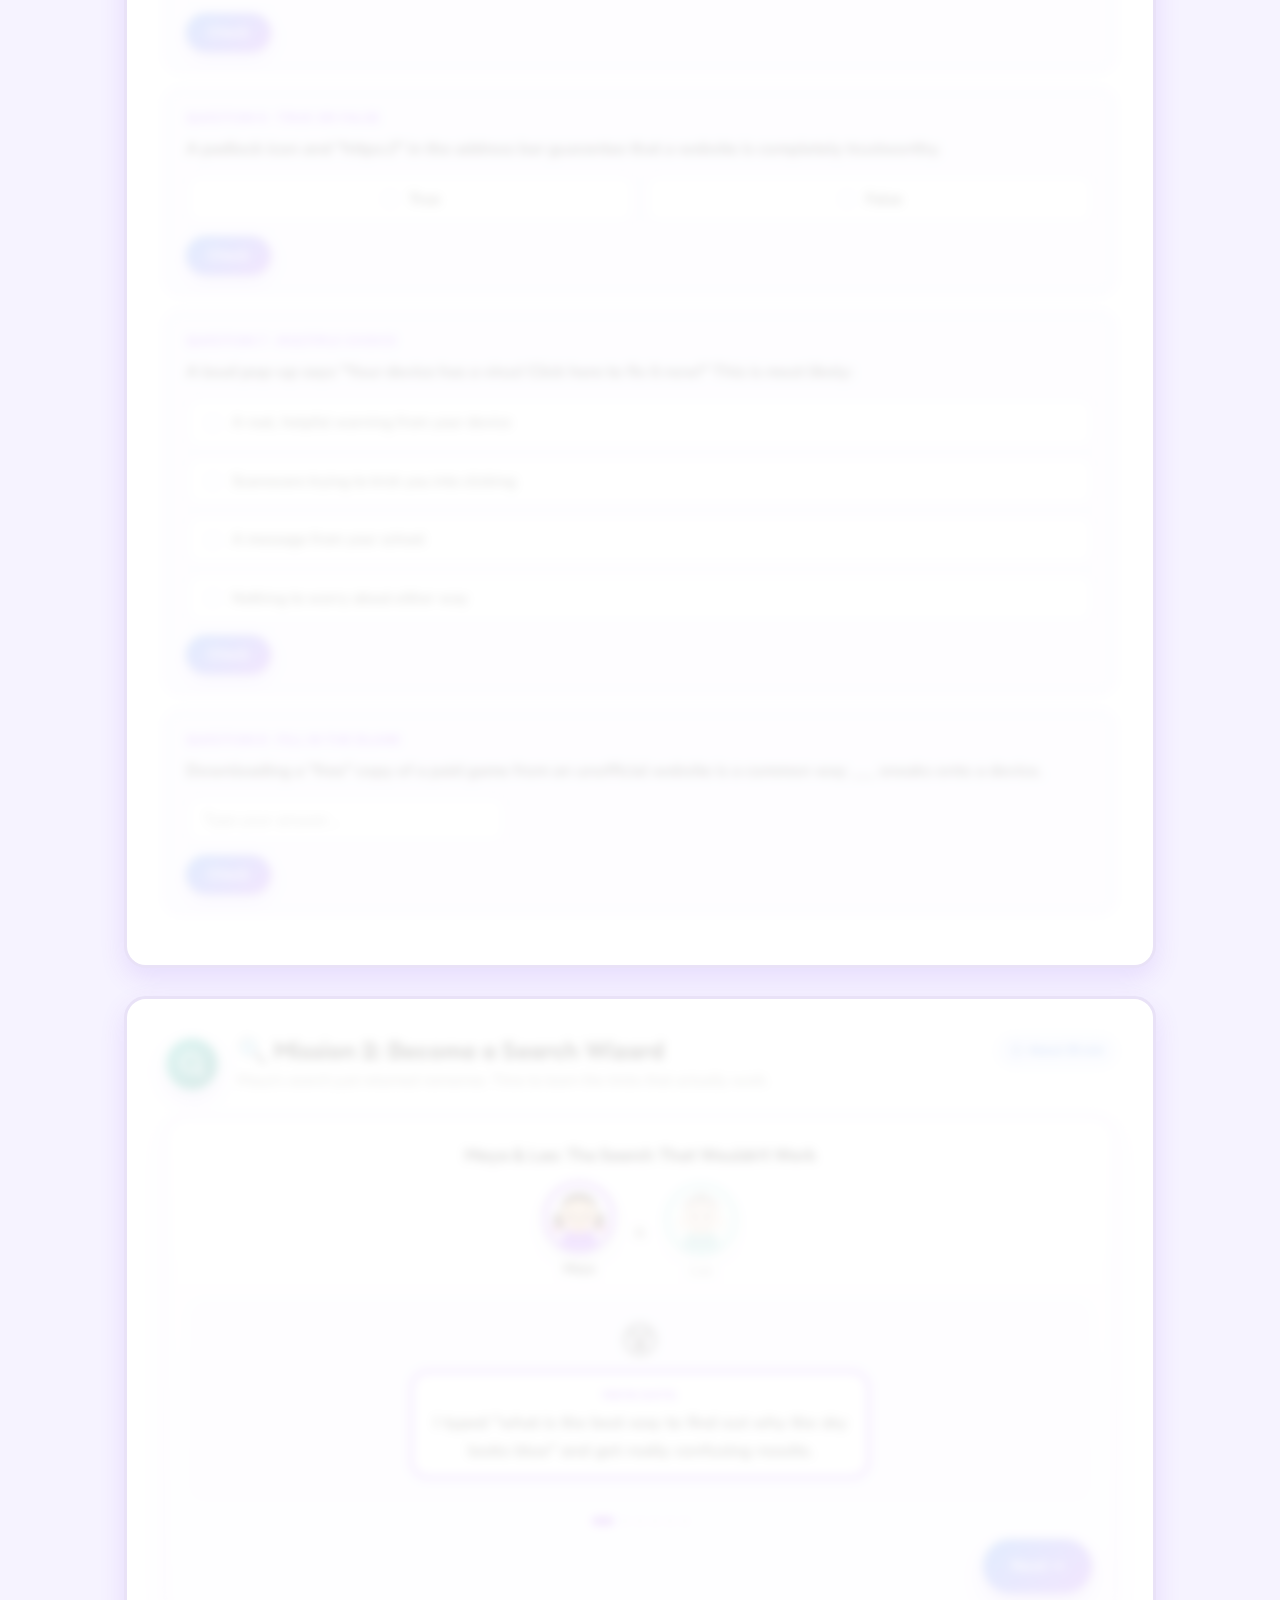
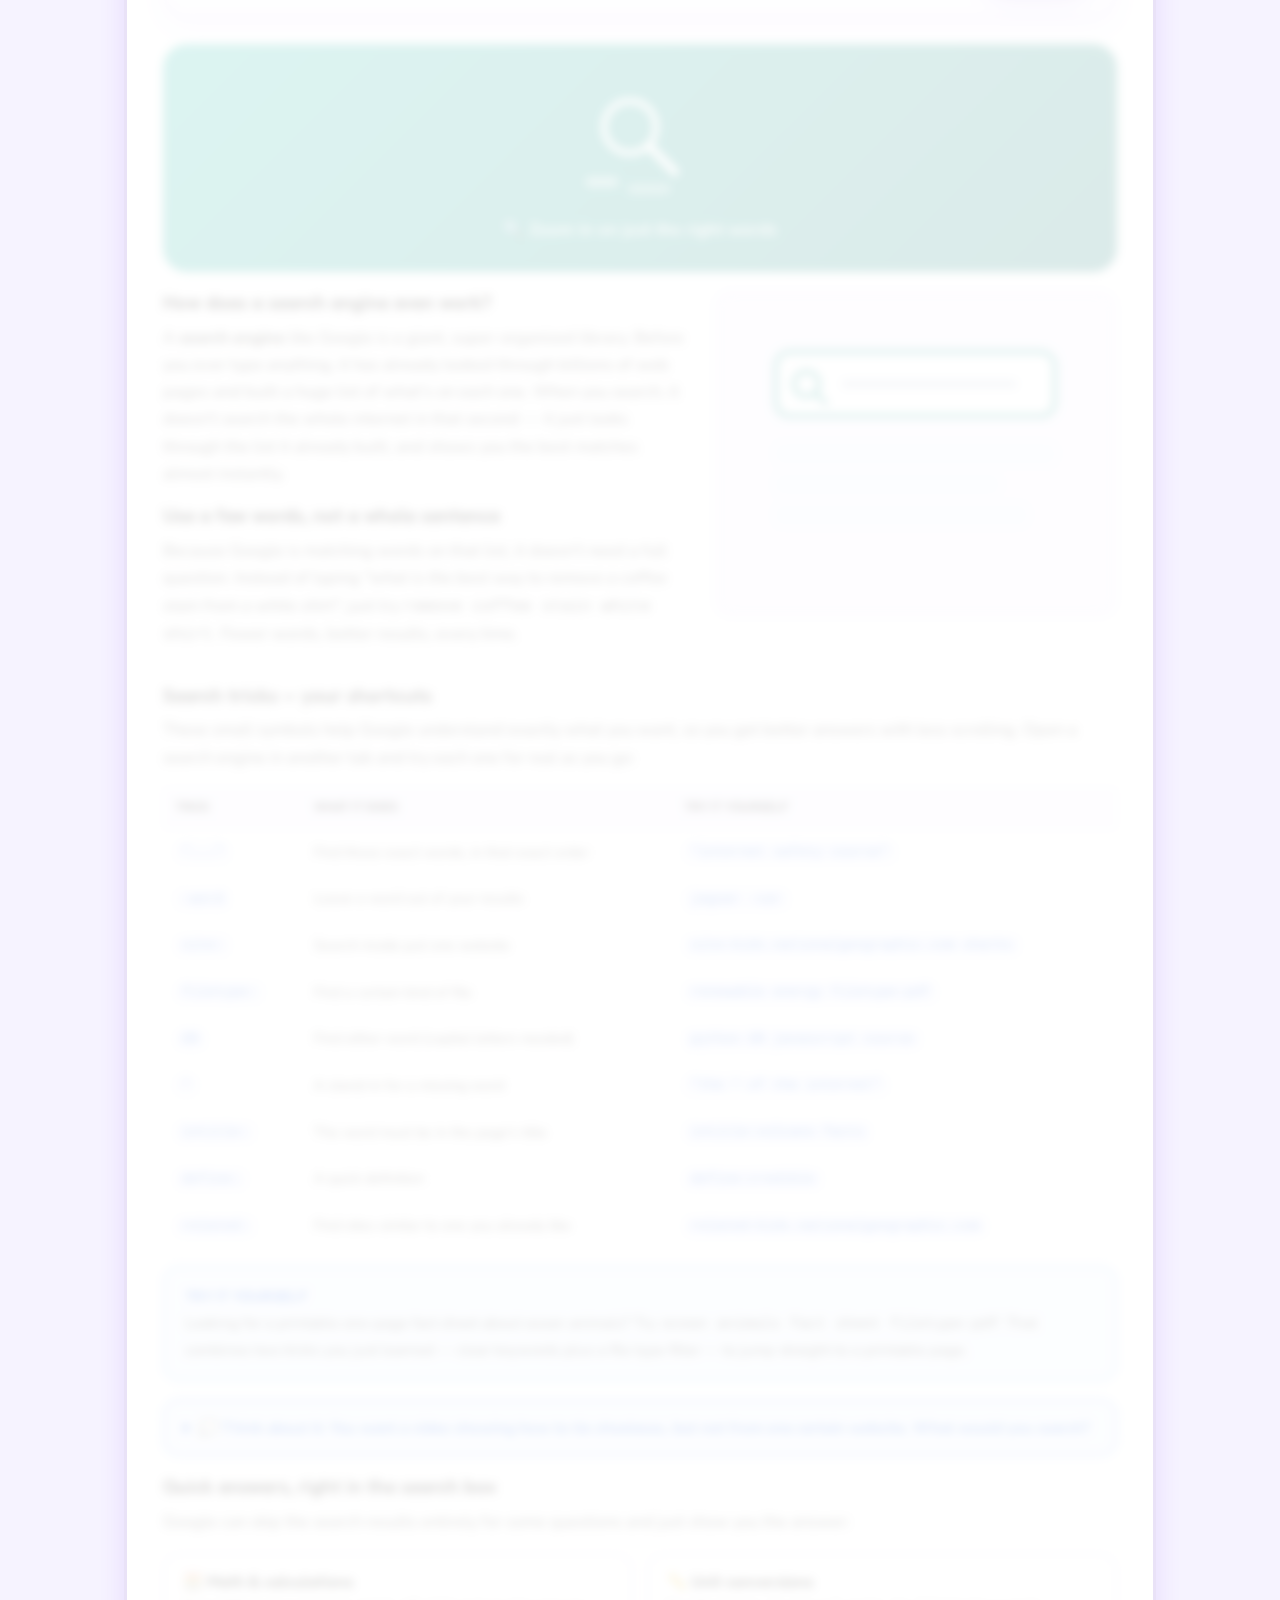
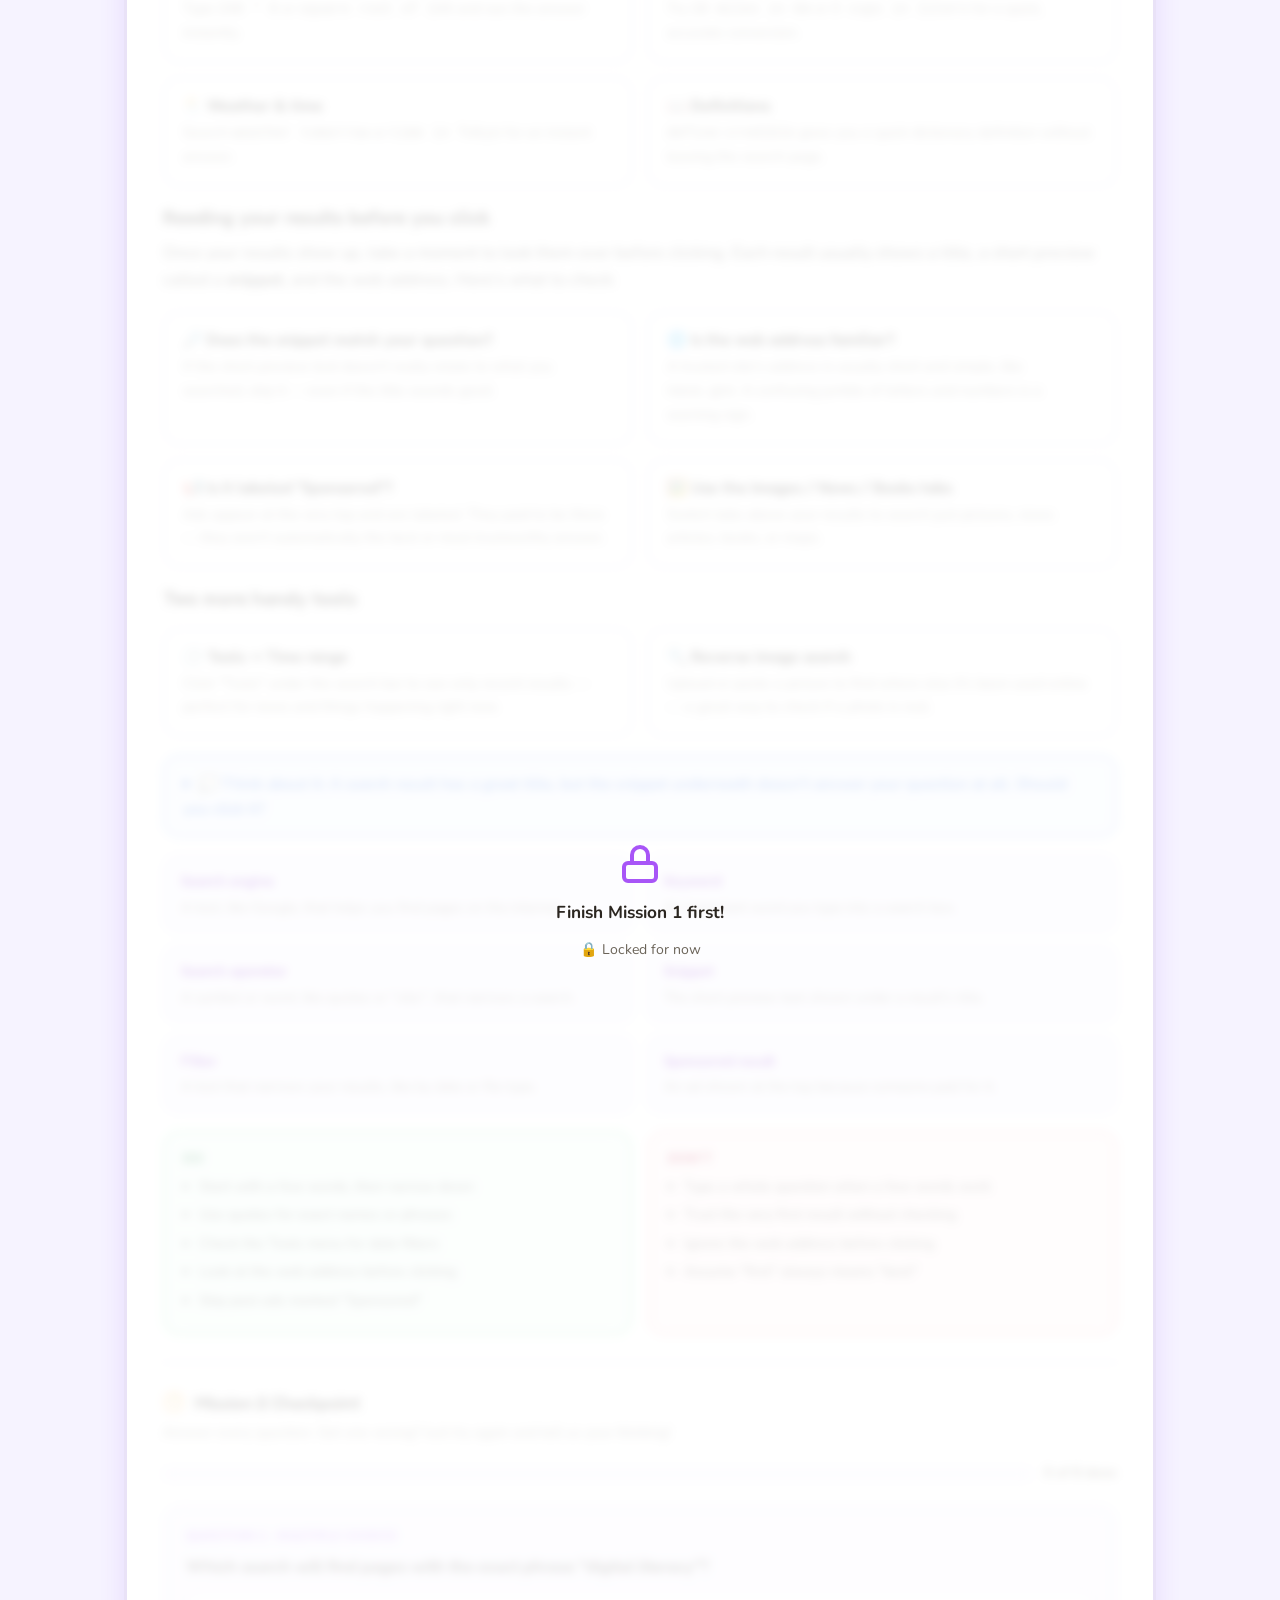
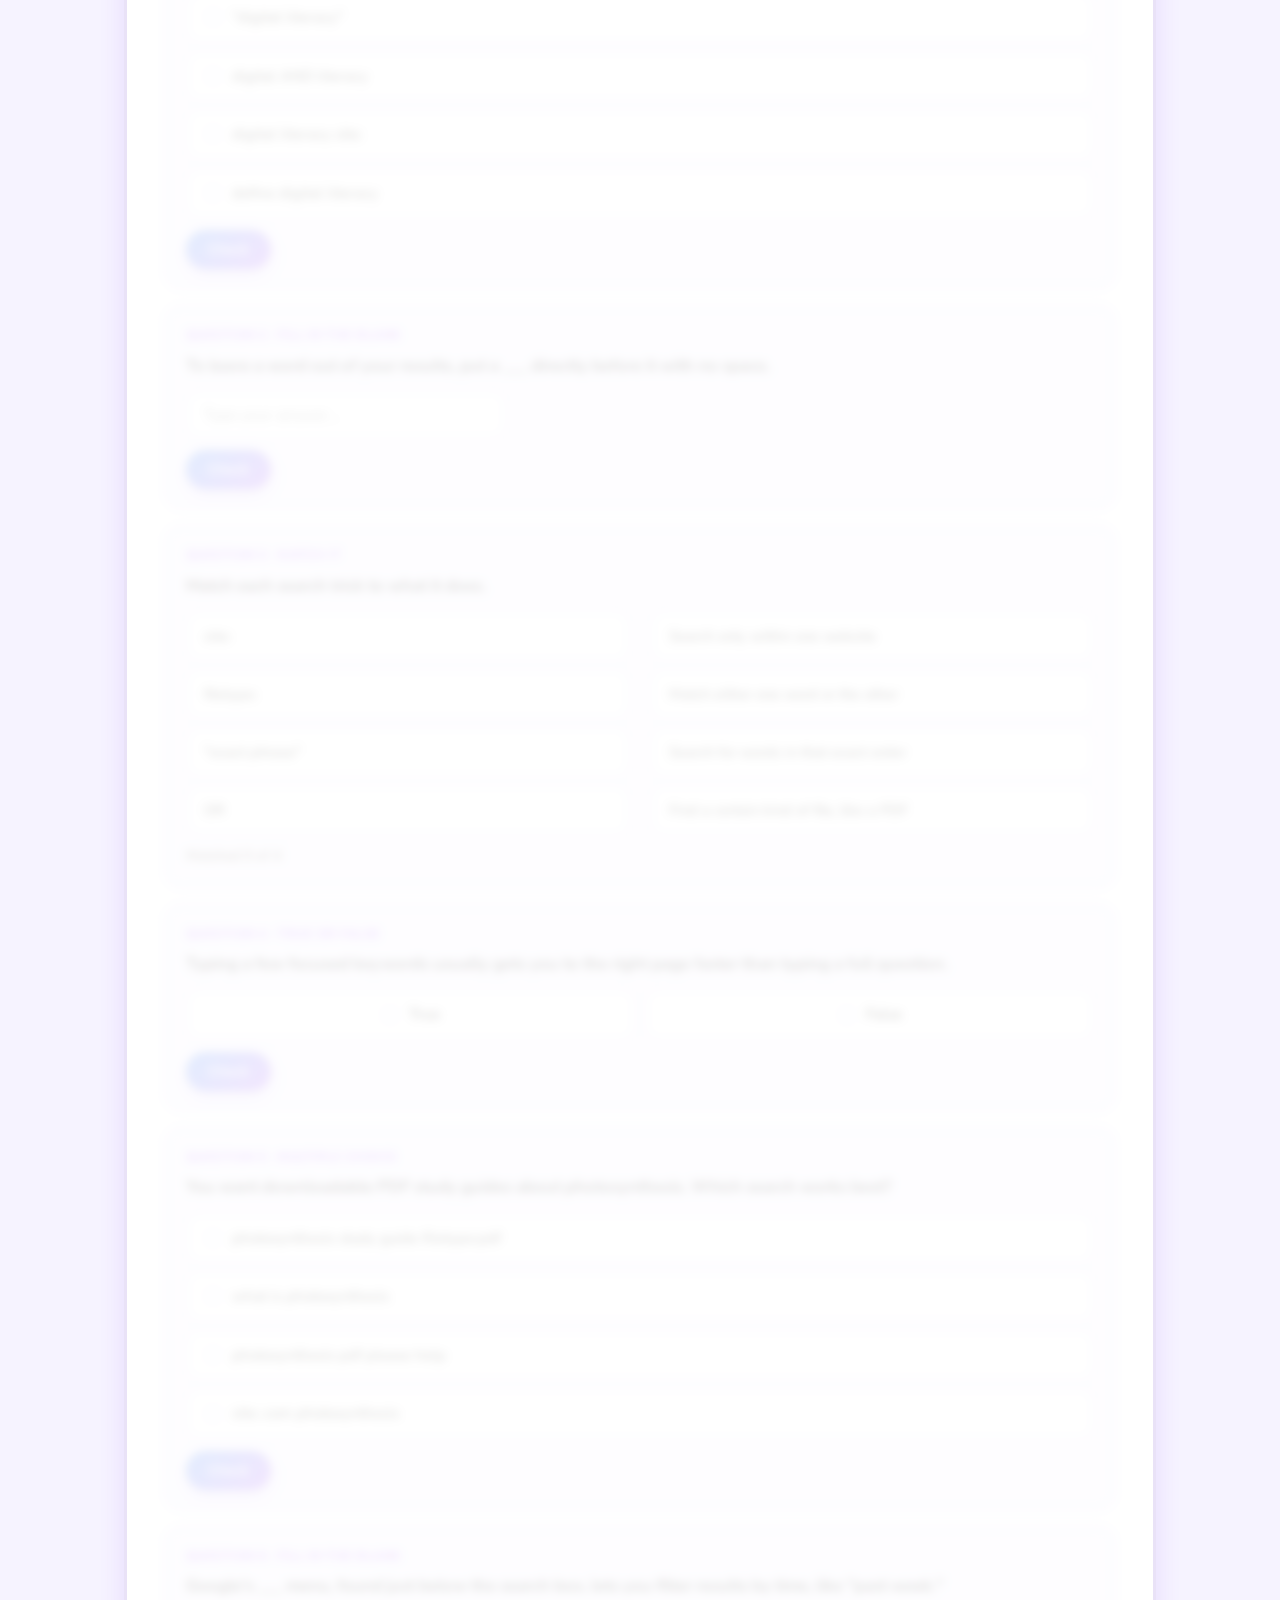
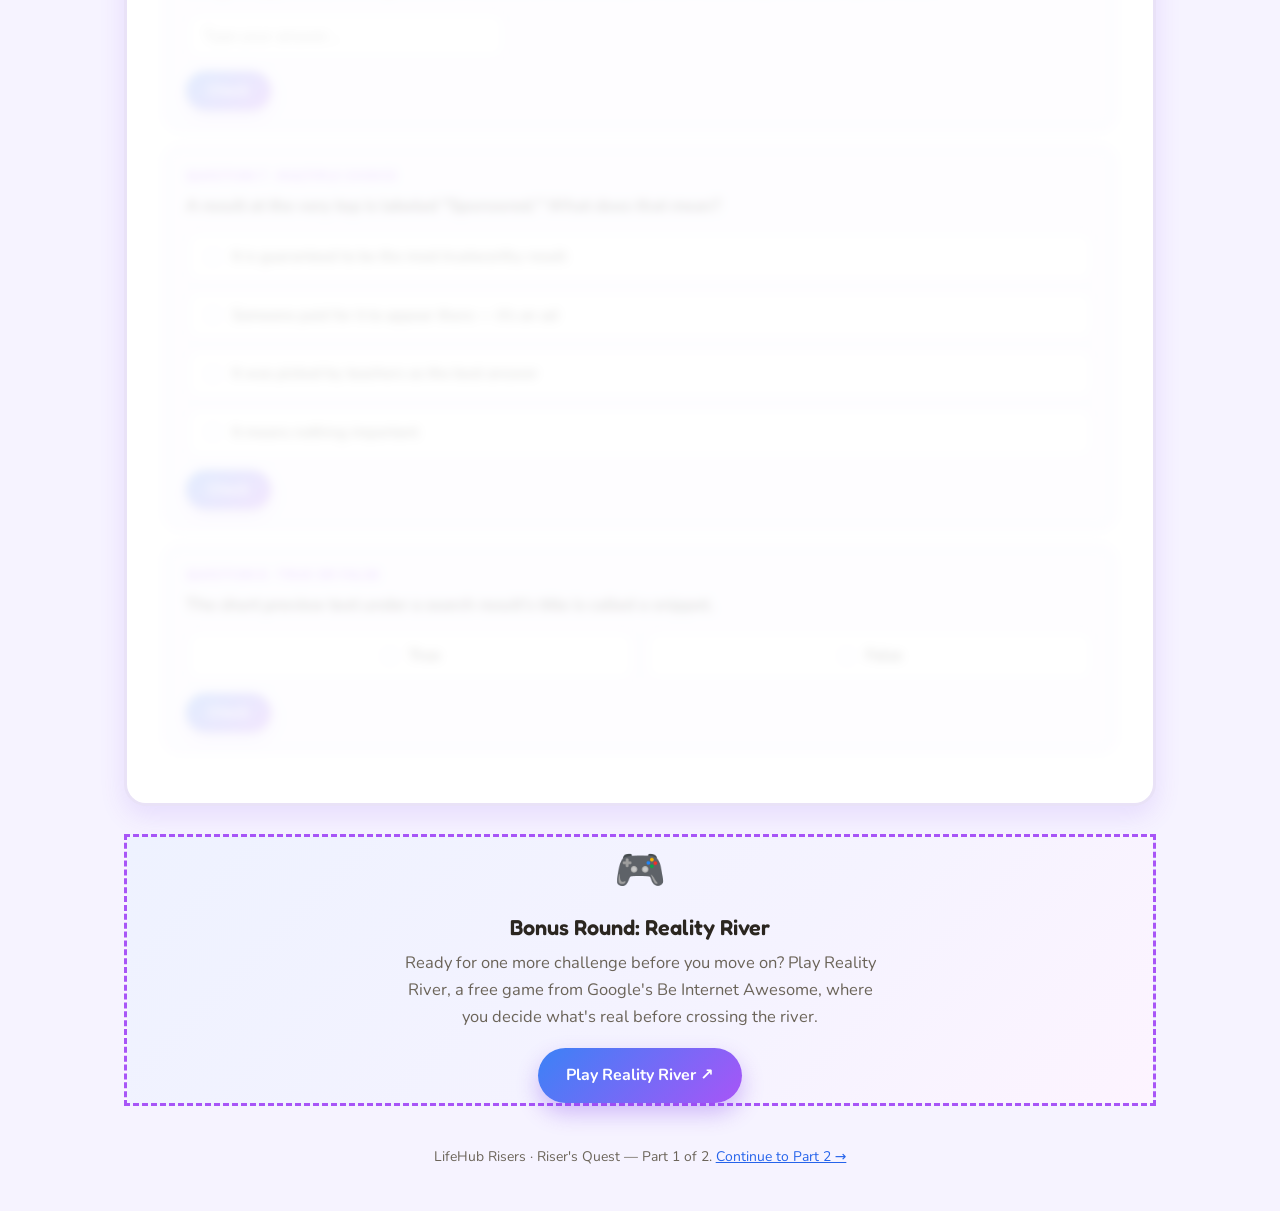
==== commit 945e607a: "Fix cert print bug, write real Final Boss questions, go self-paced - Write 20 brand-new Final Boss q" ====
--- a/day1.html
+++ b/day1.html
@@ -3,7 +3,7 @@
 <head>
 <meta charset="UTF-8">
 <meta name="viewport" content="width=device-width, initial-scale=1.0">
-<title>LifeHub Risers | Riser's Quest — Day 1</title>
+<title>LifeHub Risers | Riser's Quest — Part 1</title>
 <link rel="preconnect" href="https://fonts.googleapis.com">
 <link rel="preconnect" href="https://fonts.gstatic.com" crossorigin>
 <link href="https://fonts.googleapis.com/css2?family=Fredoka:wght@500;600;700&family=Nunito:wght@400;600;700;800&display=swap" rel="stylesheet">
@@ -19,8 +19,8 @@
     </a>
     <nav class="main-nav">
       <a href="index.html">Home</a>
-      <a href="day1.html" class="active">Day 1</a>
-      <a href="day2.html">Day 2</a>
+      <a href="day1.html" class="active">Part 1</a>
+      <a href="day2.html">Part 2</a>
       <span class="progress-pill" data-progress-pill>0 / 6 complete</span>
     </nav>
   </div>
@@ -28,9 +28,9 @@
 
 <main class="container">
   <div class="day-hero">
-    <span class="tag">Day 1</span>
+    <span class="tag">Part 1</span>
     <h1>Missions 1 &amp; 2: The Adventure Begins</h1>
-    <p style="color:var(--ink-soft); max-width:640px;">Somewhere out there, a trickster is sending fake prize texts, and Leo's phone just buzzed. Time to suit up. Today's about 75 minutes, two missions: first you'll help Maya and Leo dodge every trick in the book, then turn Google into your personal search superpower. Your progress saves itself, so pause anytime. Ready, Riser?</p>
+    <p style="color:var(--ink-soft); max-width:640px;">Somewhere out there, a trickster is sending fake prize texts, and Leo's phone just buzzed. Time to suit up. Two missions, no clock running: first you'll help Maya and Leo dodge every trick in the book, then turn Google into your personal search superpower. Go at your own pace — your progress saves itself, so stop and pick up again whenever you like. Ready, Riser?</p>
     <div class="toc">
       <a href="#s1" data-complete-key="isc-d1-s1">🛡️ Mission 1: Dodge the Tricksters</a>
       <a href="#s2" data-complete-key="isc-d1-s2" data-requires="isc-d1-s1">🔍 Mission 2: Search Wizard</a>
@@ -281,10 +281,10 @@
     </div>
 
     <h3>Search tricks — your shortcuts</h3>
-    <p>These small symbols help Google understand exactly what you want, so you get better answers with less scrolling:</p>
+    <p>These small symbols help Google understand exactly what you want, so you get better answers with less scrolling. Open a search engine in another tab and try each one for real as you go:</p>
 
     <table class="op-table">
-      <thead><tr><th>Trick</th><th>What it does</th><th>Example</th></tr></thead>
+      <thead><tr><th>Trick</th><th>What it does</th><th>Try it yourself</th></tr></thead>
       <tbody>
         <tr><td><code>"..."</code></td><td>Find those exact words, in that exact order</td><td><code>"internet safety course"</code></td></tr>
         <tr><td><code>-word</code></td><td>Leave a word out of your results</td><td><code>jaguar -car</code></td></tr>
@@ -300,7 +300,7 @@
 
     <div class="callout example">
       <strong>Try it yourself</strong>
-      Looking for a downloadable report about online scams? Try: <code>online scams report filetype:pdf site:.gov</code>. That single search skips blogs and ads, and goes straight to official PDFs.
+      Looking for a printable one-page fact sheet about ocean animals? Try: <code>ocean animals fact sheet filetype:pdf</code>. That combines two tricks you just learned — clear keywords plus a file type filter — to jump straight to a printable page.
     </div>
 
     <details class="think-box">
@@ -400,10 +400,17 @@
 
     <div id="quiz-s2" class="quiz-wrap"></div>
   </section>
+
+  <section class="bonus-card">
+    <div class="bonus-icon" aria-hidden="true">🎮</div>
+    <h3>Bonus Round: Reality River</h3>
+    <p>Ready for one more challenge before you move on? Play Reality River, a free game from Google's Be Internet Awesome, where you decide what's real before crossing the river.</p>
+    <a class="btn btn-primary" href="https://beinternetawesome.withgoogle.com/en_in/interland/landing/reality-river" target="_blank" rel="noopener noreferrer">Play Reality River ↗</a>
+  </section>
 </main>
 
 <footer class="site-footer">
-  LifeHub Risers · Riser's Quest — Day 1 of 2. <a href="day2.html">Continue to Day 2 →</a>
+  LifeHub Risers · Riser's Quest — Part 1 of 2. <a href="day2.html">Continue to Part 2 →</a>
 </footer>
 
 <script src="js/player.js"></script>
@@ -505,7 +512,7 @@
         'It means nothing important'
       ], answer: 1, explain: 'Sponsored results are ads. They may still be useful, but being first doesn\'t mean most trustworthy.' },
     { type: 'tf', q: 'The short preview text under a search result\'s title is called a snippet.', answer: true, explain: 'Checking the snippet before clicking helps you judge whether a page actually answers your question.' }
-  ], { title: 'Mission 2 Checkpoint', sub: 'Answer every question. Get one wrong? Just try again and tell us your thinking!', storageKey: 'isc-d1-s2', nextHref: 'day2.html', nextLabel: 'Day 2' });
+  ], { title: 'Mission 2 Checkpoint', sub: 'Answer every question. Get one wrong? Just try again and tell us your thinking!', storageKey: 'isc-d1-s2', nextHref: 'day2.html', nextLabel: 'Part 2' });
 </script>
 </body>
 </html>
--- a/css/styles.css
+++ b/css/styles.css
@@ -461,10 +461,20 @@
 
 .cert-actions { display: flex; justify-content: center; margin: 22px 0 6px; }
 
+/* Bonus game card */
+.bonus-card {
+  text-align: center; background: linear-gradient(135deg, #eef2ff 0%, #f5f3ff 60%, #fdf4ff 100%);
+  border: 3px dashed var(--purple);
+}
+.bonus-card .bonus-icon { font-size: 2.6rem; margin-bottom: 8px; }
+.bonus-card h3 { font-size: 1.35rem; margin-bottom: 8px; }
+.bonus-card p { max-width: 480px; margin: 0 auto 18px; color: var(--ink-soft); }
+
+#print-only-cert { display: none; }
 @media print {
-  body * { visibility: hidden; }
-  #cert-print-area, #cert-print-area * { visibility: visible; }
-  #cert-print-area { position: absolute; top: 0; left: 0; width: 100%; padding: 40px 0; background: #fff; }
+  body.printing-cert > *:not(#print-only-cert) { display: none !important; }
+  body.printing-cert #print-only-cert { display: block; padding: 30px; }
+  body.printing-cert #print-only-cert .certificate { max-width: none; margin: 0 auto; }
 }
 
 /* Animated mini-scene (stands in for video) */
